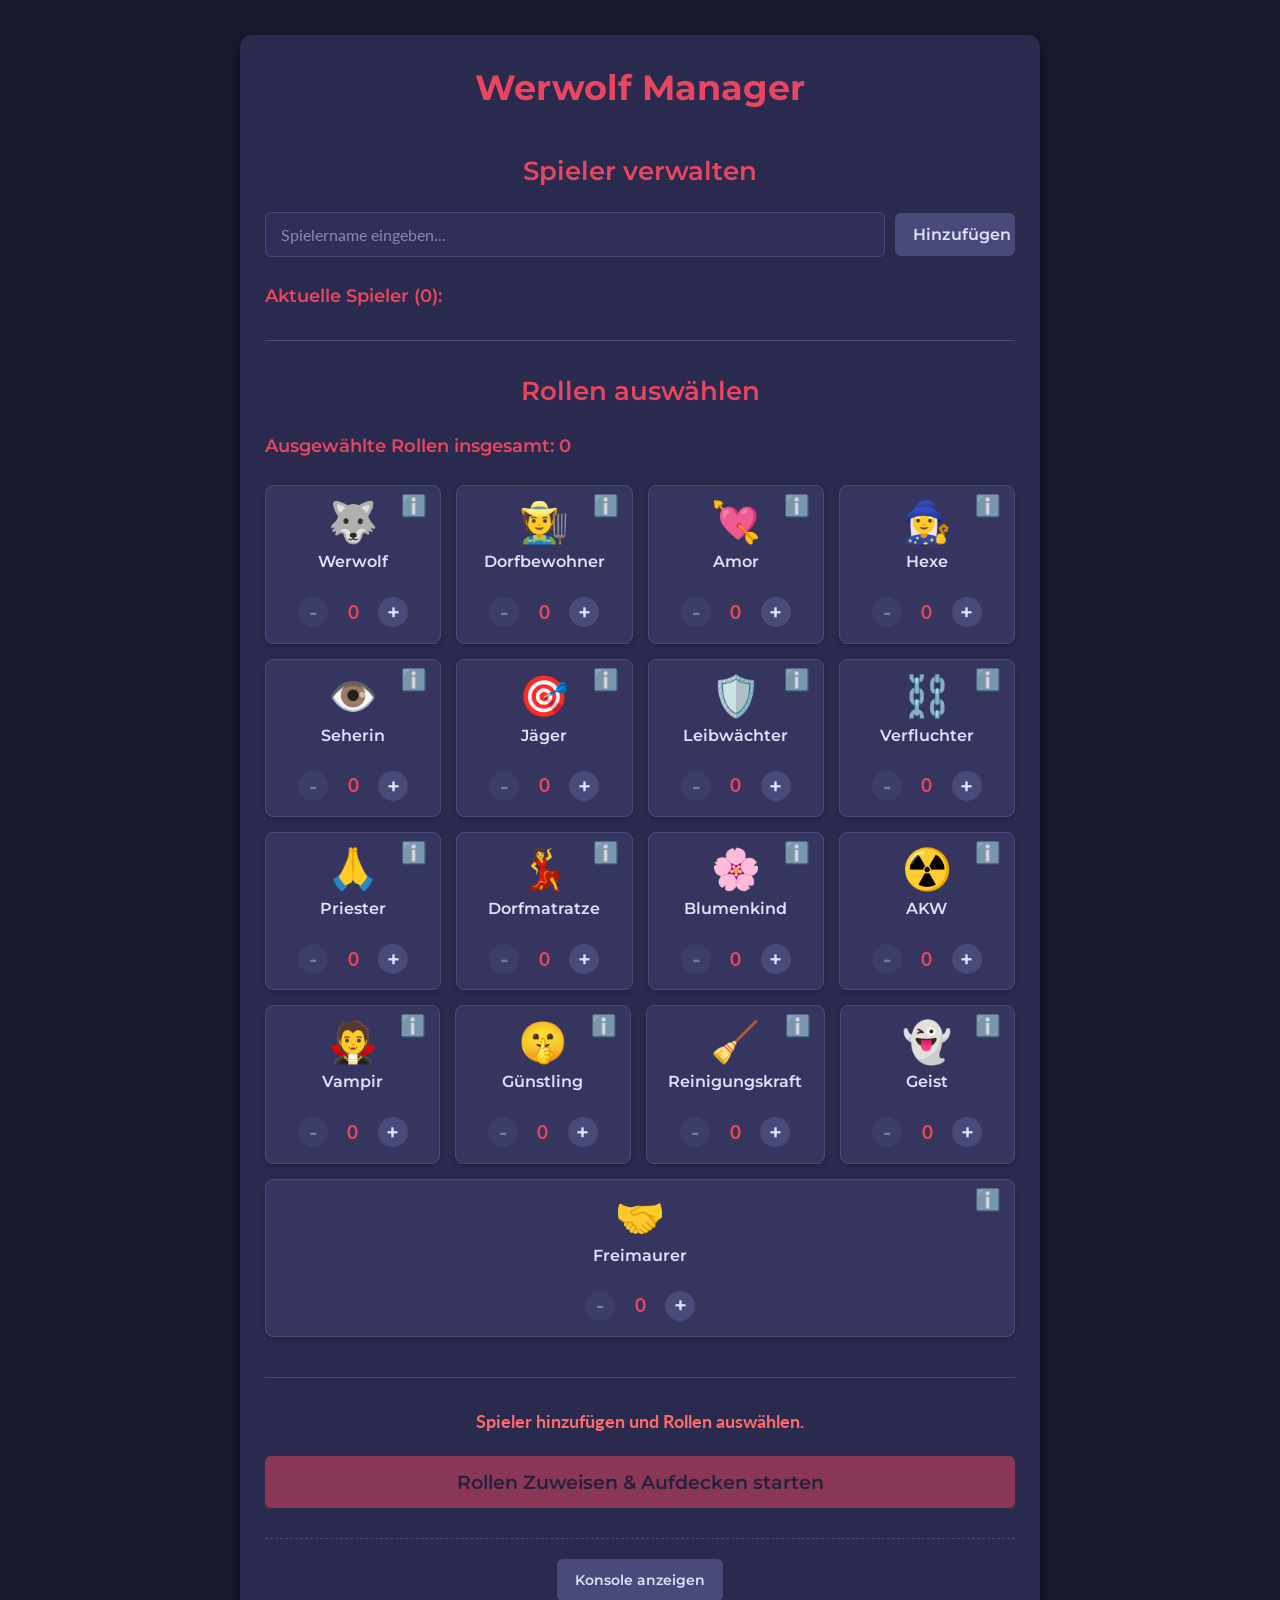
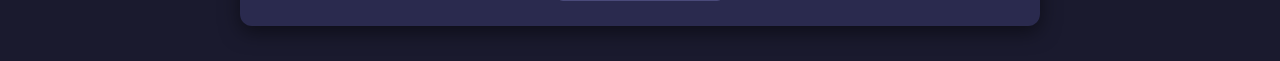
==== index.html @ 60b44582 "Add files via upload" ====
<!DOCTYPE html>
<html lang="de">
<head>
    <meta charset="UTF-8">
    <meta name="viewport" content="width=device-width, initial-scale=1.0">
    <!-- New Theme Color Meta Tag -->
    <meta name="theme-color" content="#1a1a2e">
    <title>Werwolf Manager</title>
    <!-- SVG Favicon -->
    <link rel="icon" href="data:image/svg+xml,%3Csvg xmlns='http://www.w3.org/2000/svg' viewBox='0 0 100 100'%3E%3Cstyle%3E path %7B fill: %23e94560; %7D @media (prefers-color-scheme: dark) %7B path %7B fill: %23e0e0fc; %7D %7D %3C/style%3E%3Cpath d='M50 5 C 25 5, 10 25, 10 50 S 25 95, 50 95 S 90 75, 90 50 S 75 5, 50 5 z M 50 15 A 35 35 0 0 1 85 50 A 35 35 0 0 1 50 85 A 35 35 0 0 1 15 50 A 35 35 0 0 1 50 15 z M 40 35 A 5 5 0 0 0 35 40 L 35 60 A 5 5 0 0 0 40 65 L 60 65 A 5 5 0 0 0 65 60 L 65 40 A 5 5 0 0 0 60 35 L 40 35 z M 50 42 L 58 58 L 42 58 L 50 42 z'/%3E%3C/svg%3E" type="image/svg+xml">
    <!-- Google Fonts Import -->
    <link rel="preconnect" href="https://fonts.googleapis.com">
    <link rel="preconnect" href="https://fonts.gstatic.com" crossorigin>
    <link href="https://fonts.googleapis.com/css2?family=Montserrat:wght@400;600;700&family=Lato:wght@400;700&display=swap" rel="stylesheet">
    <style>
        /* --- Basic Reset & Theme --- */
        :root {
            /* Updated Color Palette */
            --bg-color: #1a1a2e; /* Deep Midnight Blue */
            --container-bg: #2a2a4e; /* Slightly Lighter Indigo */
            --card-bg: #353560; /* Role card background */
            --text-color: #e0e0fc; /* Lavender Grey */
            --primary-color: #e94560; /* Vibrant Crimson/Rose */
            --button-bg: #4a4a7a; /* Muted Indigo */
            --button-hover-bg: #63639c; /* Brighter Muted Indigo */
            --input-bg: #2f2f5a; /* Dark Indigo */
            --border-color: #4a4a7a; /* Muted Indigo */
            --error-color: #ff6b6b; /* Keep original */
            --info-icon-color: #a259ff; /* Mystic Purple for info button */
            --disabled-opacity: 0.5; /* Adjusted for contrast */
            --dead-opacity: 0.5;
            --geist-color: #aaa;
            --selected-bg: rgba(233, 69, 96, 0.2); /* Crimson overlay */
            --info-bg: rgba(255, 255, 255, 0.05); /* Subtle white overlay */
             /* Updated Typography */
            --font-heading: 'Montserrat', sans-serif;
            --font-body: 'Lato', sans-serif;
        }

        * {
            box-sizing: border-box;
            margin: 0;
            padding: 0;
        }

        body {
            /* Updated font-family */
            font-family: var(--font-body);
            background-color: var(--bg-color);
            color: var(--text-color);
            line-height: 1.6;
            padding: 15px;
            font-size: 16px;
        }

        /* --- Layout & Containers --- */
        #appContainer {
            max-width: 800px; /* Wider container for card layout */
            margin: 20px auto;
            background-color: var(--container-bg);
            padding: 25px; /* Slightly more padding */
            border-radius: 12px; /* Smoother radius */
            box-shadow: 0 6px 20px rgba(0, 0, 0, 0.5); /* Deeper shadow */
        }

        /* Update Headings Font */
        h1, h2, h3, h4 {
            font-family: var(--font-heading);
            text-align: center;
            color: var(--primary-color);
            margin-bottom: 20px;
            font-weight: 600; /* Bolder headings */
        }
        h3 {
             margin-top: 25px;
             margin-bottom: 15px;
             padding-bottom: 8px;
             border-bottom: 1px solid var(--border-color);
             font-weight: 600;
        }
        h4 {
            margin-top: 20px;
            margin-bottom: 10px;
            font-weight: 600;
        }

        h1 {
           margin-bottom: 35px;
           font-size: 2.2em; /* Larger main title */
           font-weight: 700;
        }
        h2 {
            font-size: 1.6em;
        }


        hr {
            border: none;
            height: 1px;
            background-color: var(--border-color);
            margin: 30px 0; /* More spacing */
        }

        /* Hide sections initially */
        #revealMode, #facilitationMode {
            display: none;
        }

         /* --- Forms & Buttons --- */
        input[type="text"] {
            width: calc(100% - 130px); /* Adjust width based on button */
            padding: 12px 15px; /* Slightly larger */
            margin-right: 10px;
            border: 1px solid var(--border-color);
            border-radius: 6px; /* Smoother radius */
            background-color: var(--input-bg);
            color: var(--text-color);
            font-size: 1em;
            font-family: var(--font-body); /* Ensure body font */
        }

        input[type="text"]::placeholder {
            color: #8888b0; /* Adjusted placeholder color */
        }

        button {
            padding: 12px 18px; /* Slightly larger */
            background-color: var(--button-bg);
            color: var(--text-color);
            border: none;
            border-radius: 6px;
            cursor: pointer;
            font-size: 1em;
            font-family: var(--font-heading); /* Heading font for buttons */
            font-weight: 600;
            transition: background-color 0.2s ease, transform 0.1s ease;
            vertical-align: middle; /* Align button with input */
        }
        button:active:not(:disabled) {
             transform: scale(0.98); /* Click feedback */
        }

        button:hover:not(:disabled) {
            background-color: var(--button-hover-bg);
        }

        button:disabled {
            background-color: var(--button-bg);
            opacity: var(--disabled-opacity);
            cursor: not-allowed;
        }

        #addPlayerContainer {
            display: flex;
            margin-bottom: 25px;
            align-items: center; /* Vertically align items */
        }

        #addPlayerBtn {
             width: 120px; /* Fixed width for add button */
        }

        #assignRolesBtn {
            display: block;
            width: 100%;
            padding: 14px; /* Larger main action button */
            font-size: 1.2em;
            margin-top: 20px;
            background-color: var(--primary-color); /* Accent color for main action */
            color: var(--bg-color); /* Contrast text */
        }
        #assignRolesBtn:hover:not(:disabled) {
            background-color: #d83c54; /* Slightly darker crimson */
        }

        /* --- Lists --- */
        ul {
            list-style: none;
            padding: 0;
            margin-bottom: 15px;
        }

        /* Style for old player list during setup */
        #playerList li {
            background-color: var(--info-bg);
            padding: 12px 18px;
            margin-bottom: 10px;
            border-radius: 6px;
            display: flex;
            justify-content: space-between;
            align-items: center;
            border: 1px solid var(--border-color);
            flex-wrap: wrap;
        }
        #playerList li .player-name { /* Ensure class target */
             font-weight: 600;
        }


        /* Common Target List Styling (Night & Day) */
        .target-list li, #dayActionArea ul li {
            background-color: var(--info-bg);
            padding: 12px 18px;
            margin-bottom: 10px;
            border-radius: 6px;
            display: flex;
            justify-content: flex-start; /* Align left */
            align-items: center;
            border: 1px solid var(--border-color);
            flex-wrap: wrap;
            cursor: pointer;
            transition: background-color 0.2s ease, border-color 0.2s ease;
        }
        .target-list li:hover, #dayActionArea ul li:hover {
            background-color: rgba(255, 255, 255, 0.1);
            border-color: var(--primary-color);
        }
        .target-list li.selected-target, #dayActionArea ul li.selected-target {
             background-color: var(--selected-bg);
             border-color: var(--primary-color);
             font-weight: bold;
             color: #fff; /* Ensure text visible on selection */
        }
        /* Ensure dead players are not clickable in target lists */
        .target-list li.target-dead, #dayActionArea ul li.target-dead {
            opacity: var(--dead-opacity);
            cursor: not-allowed;
            background-color: rgba(50,50,50,0.1);
            border-color: var(--border-color);
             text-decoration: line-through;
             color: #8888b0;
        }
         .target-list li.target-dead:hover {
             background-color: rgba(50,50,50,0.1); /* Prevent hover effect */
         }


        .remove-player-btn {
            background-color: #a0522d; /* Sienna brown - keep for contrast */
            color: white;
            padding: 6px 10px;
            font-size: 0.9em;
            margin-left: 12px; /* Space from name */
             font-family: var(--font-heading);
             border-radius: 4px;
        }
        .remove-player-btn:hover {
            background-color: #8b4513; /* Saddle brown */
        }

        /* --- Role Selection (NEW CARD LAYOUT) --- */
        #roleSelectionList {
            display: flex;
            flex-wrap: wrap;
            gap: 15px; /* Space between cards */
            margin-top: 15px;
            padding: 10px 0; /* Add some vertical padding */
        }

        .role-card {
            background-color: var(--card-bg);
            border: 1px solid var(--border-color);
            border-radius: 8px;
            padding: 15px;
            display: flex;
            flex-direction: column;
            align-items: center;
            min-width: 120px; /* Minimum card width */
            flex-grow: 1; /* Allow cards to grow */
            text-align: center;
            position: relative;
            box-shadow: 0 2px 5px rgba(0,0,0,0.2);
            transition: transform 0.2s ease, box-shadow 0.2s ease;
        }
        .role-card:hover {
             transform: translateY(-3px);
             box-shadow: 0 4px 10px rgba(0,0,0,0.3);
        }

        .role-emoji {
            font-size: 2.5em; /* Larger emoji */
            margin-bottom: 8px;
            line-height: 1;
        }

        .role-name {
            font-family: var(--font-heading);
            font-weight: 600;
            font-size: 1em;
            margin-bottom: 12px;
            color: var(--text-color); /* Ensure name is visible */
        }

        .role-quantity {
            display: flex;
            align-items: center;
            margin-top: auto; /* Push quantity controls to bottom */
            padding-top: 10px;
        }

        .role-quantity button {
            width: 30px;
            height: 30px;
            padding: 0;
            font-size: 1.4em;
            line-height: 1; /* Center +/- vertically */
            margin: 0 10px;
            background-color: var(--button-bg);
            color: var(--text-color);
            border-radius: 50%; /* Circular buttons */
        }
         .role-quantity button:hover:not(:disabled) {
             background-color: var(--button-hover-bg);
         }
        .role-quantity button:disabled {
            opacity: 0.4;
        }

        .role-quantity span {
            min-width: 30px; /* Ensure space for number */
            text-align: center;
            font-weight: bold;
            font-size: 1.2em;
            color: var(--primary-color); /* Accent color for count */
        }

        .info-btn {
            position: absolute;
            top: 8px;
            right: 8px;
            background: none;
            border: none;
            color: var(--info-icon-color); /* Use new info color */
            font-size: 1.3em;
            padding: 2px 5px;
            cursor: pointer;
            line-height: 1;
            opacity: 0.8;
            transition: opacity 0.2s ease;
        }
        .info-btn:hover {
            opacity: 1;
        }


        /* --- Validation & Messages --- */
        #playerCountLabel, #totalRolesSelectedLabel {
             font-weight: 600; /* Updated font weight */
             color: var(--primary-color);
             margin-bottom: 15px;
             display: block; /* Ensure labels take full width */
             font-family: var(--font-heading);
             font-size: 1.1em;
        }

        #validationMessage {
            text-align: center;
            margin-top: 20px;
            font-weight: bold;
            min-height: 1.5em; /* Reserve space */
            font-size: 1.1em; /* Slightly larger */
        }

        .invalid {
            color: var(--error-color);
        }
        .valid {
            color: #90ee90; /* Light green - contrast OK */
        }

        /* --- Reveal Mode Specific --- */
        #revealMode {
            text-align: center;
        }
        #revealInstruction {
            font-size: 1.3em; /* Larger instruction */
            margin-bottom: 25px;
            font-family: var(--font-heading);
        }
        #roleDisplay {
            background-color: var(--info-bg);
            padding: 25px;
            border-radius: 8px;
            margin-top: 20px;
            border: 1px solid var(--border-color);
        }
        #revealedRoleName {
            color: var(--primary-color);
            margin-bottom: 15px;
            font-size: 1.5em;
        }
        #roleDisplay p {
            margin-bottom: 18px;
            text-align: left;
            font-size: 1.05em;
            line-height: 1.7;
        }
        #freimaurerInfo { /* Looks okay with new theme */
            font-style: italic;
            margin-top: 15px;
            padding: 8px;
            background-color: rgba(0,0,0,0.15);
            border-radius: 5px;
        }
        #toggleLangBtn, #hideRoleBtn {
            margin: 12px 5px 0 5px;
        }
        #revealMode button { /* General reveal buttons */
             margin-top: 20px;
        }
         #revealRoleBtn { /* Specific button */
             padding: 14px 25px;
             font-size: 1.1em;
         }
        #completionMessage {
             font-size: 1.4em;
             color: #90ee90;
             margin-bottom: 25px;
             font-family: var(--font-heading);
        }

        /* --- Facilitation Mode Specific --- */
        #facilitationMode h2 {
            margin-bottom: 20px;
        }

        /* NEW: Lover Display Info */
        #loverDisplay {
            text-align: center;
            margin-bottom: 15px;
            padding: 8px;
            background-color: rgba(233, 69, 96, 0.1); /* Subtle crimson background */
            border: 1px solid var(--primary-color);
            border-radius: 6px;
            font-weight: bold;
            font-size: 1.05em;
        }

        #phaseDisplay {
            font-size: 1.5em; /* Larger */
            font-weight: 700; /* Bolder */
            text-align: center;
            margin-bottom: 30px;
            padding: 12px;
            background-color: var(--info-bg);
            border-radius: 8px;
            font-family: var(--font-heading);
        }

        #dayResultsDisplay {
             background-color: var(--info-bg);
             padding: 15px 20px; /* More padding */
             margin-bottom: 25px;
             border-radius: 8px;
             border: 1px solid var(--border-color);
        }
         #dayResultsDisplay h4 { /* Style heading within results */
             margin-top: 0;
             margin-bottom: 10px;
             padding-bottom: 5px;
             border-bottom: 1px solid var(--border-color);
             text-align: left;
             color: var(--primary-color);
         }
         #dayResultsDisplay p {
             margin: 8px 0;
             font-size: 1.05em;
         }
         /* NEW: GM Note Styling */
         .gm-note {
            font-style: italic;
            color: #aaa; /* Lighter color for GM notes */
            font-size: 0.95em;
            margin-top: 10px;
            padding-top: 5px;
            border-top: 1px dashed rgba(74, 74, 122, 0.5);
         }


        #gmPlayerListContainer {
             margin-top: 20px; /* Add some space above list */
        }

        /* NEW: GM Player Grid Layout */
        #gmPlayerGrid {
            display: grid;
            grid-template-columns: repeat(auto-fill, minmax(130px, 1fr)); /* Responsive grid */
            gap: 15px;
            margin-top: 15px;
        }

        .gm-player-card {
            background-color: var(--card-bg);
            border: 1px solid var(--border-color);
            border-radius: 8px;
            padding: 12px;
            display: flex;
            flex-direction: column;
            align-items: center;
            text-align: center;
            box-shadow: 0 2px 5px rgba(0,0,0,0.2);
            /* MODIFIED: Added transition for status changes */
            transition: opacity 0.5s ease-in-out, filter 0.5s ease-in-out;
            position: relative; /* For potential absolute elements like mayor icon */
        }

        .gm-player-card .gm-player-emoji {
            font-size: 2em; /* Slightly smaller than role selection */
            margin-bottom: 5px;
            line-height: 1;
        }

        .gm-player-card .gm-player-name {
            font-family: var(--font-heading);
            font-weight: 600;
            font-size: 1.05em;
            margin-bottom: 3px;
            word-break: break-word; /* Prevent long names overflowing */
        }
         .gm-player-card .gm-player-name .mayor-icon {
             margin-left: 4px;
             font-size: 0.9em; /* Adjust crown size */
         }
         /* NEW/MODIFIED: Style for lover icon */
         .gm-player-card .gm-player-name .lover-icon {
             margin-left: 4px;
             /* Optional: Add specific styling like color if needed */
             /* color: var(--primary-color); */
         }


        .gm-player-card .gm-player-role {
            font-size: 0.9em;
            color: #b0b0d0; /* Subdued role color */
            margin-bottom: 8px;
             font-style: italic;
        }

        .gm-player-card .gm-player-status {
             font-weight: bold;
              font-size: 0.95em;
            margin-top: auto; /* Push status to bottom */
            padding-top: 5px;
        }

        /* Status Styling */
        .gm-player-card.status-dead,
        .gm-player-card.status-geist {
            opacity: var(--dead-opacity);
            filter: grayscale(70%); /* Make it grey */
        }

         .gm-player-card .gm-player-status.status-alive {
            color: #90ee90; /* Light Green for Alive */
         }
        .gm-player-card .gm-player-status.status-dead {
            color: #ff8080; /* Light Red for Dead */
        }
        .gm-player-card .gm-player-status.status-geist {
            color: var(--geist-color); /* Greyish for Geist */
            font-style: italic;
        }
        /* End NEW GM Player Grid Layout */


        #phaseControls {
            text-align: center;
            margin-top: 30px;
            margin-bottom: 15px; /* Less margin bottom */
        }
        #phaseControls button {
             margin: 8px;
             min-width: 160px; /* Give buttons consistent width */
             padding: 12px 20px;
        }

        #dayTimerContainer {
            text-align: center;
            margin-top: 25px;
        }
         #dayTimerContainer h3 {
             margin-bottom: 10px;
         }

        #dayTimerDisplay {
            font-size: 3em; /* Larger timer */
            font-weight: 700;
            color: var(--primary-color);
            background-color: var(--info-bg);
            padding: 10px 25px;
            border-radius: 8px;
            display: inline-block; /* Fit content */
            min-width: 140px; /* Ensure space for MM:SS */
            font-family: 'Courier New', Courier, monospace; /* Monospace for timer */
        }

        /* --- General Action Area Styling --- */
         .action-area {
             background-color: var(--info-bg);
             padding: 20px; /* More padding */
             border-radius: 8px;
             margin-top: 25px;
             border: 1px dashed var(--border-color);
             min-height: 180px;
             display: flex;
             flex-direction: column;
         }
         .action-area h4 { /* Action Area Title */
             margin-top: 0;
             margin-bottom: 15px;
             color: var(--primary-color);
             border-bottom: 1px solid var(--border-color);
             padding-bottom: 8px;
             text-align: left;
             font-size: 1.2em;
         }
         .action-area p { /* General text in action area */
            margin-bottom: 15px;
             font-size: 1.05em;
             text-align: left;
         }
         .action-area ul { /* Target list within action areas */
            max-height: 220px; /* Taller list */
            overflow-y: auto;
             border: 1px solid rgba(74, 74, 122, 0.7); /* Adjusted border */
             border-radius: 6px;
             padding: 8px;
             margin-bottom: 20px;
         }
         .action-controls {
             margin-top: auto; /* Push controls to the bottom */
             text-align: center;
             padding-top: 20px;
         }
          .action-controls button {
              margin: 0 8px;
               padding: 10px 15px;
          }


        /* --- Night Action Interface --- */
        #nightActionInterface { /* Uses .action-area styling */
             min-height: 220px;
        }
        #gmPrompt {
             margin-bottom: 20px;
             font-size: 1.15em;
             font-style: italic;
             color: #c0c0e0; /* Slightly adjusted prompt color */
        }
         #gmPrompt p { margin-bottom: 8px; }
         #gmPrompt p:first-child { font-weight: bold; } /* Make primary instruction bold */


        #hexeActionArea {
            margin-top: 15px;
            padding-top: 15px;
            border-top: 1px dashed rgba(74, 74, 122, 0.7); /* Adjusted border */
        }
        #hexeWolfTargetInfo {
            font-style: italic;
            margin-bottom: 15px;
            color: #ffcc80; /* Light orange - keep for visibility */
            font-size: 1.1em;
            font-weight: bold;
        }
        .hexe-potion-control {
            margin-bottom: 12px;
            display: flex; /* Align items */
            align-items: center;
            gap: 10px;
        }
         .hexe-potion-control > span:first-child { /* Label */
            font-weight: 600;
            min-width: 150px;
         }
        .hexe-potion-control button {
            /* margin-left: 10px; */ /* Replaced by gap */
            min-width: 70px;
            padding: 8px 12px;
            font-size: 0.95em;
        }
        .hexe-potion-control .potion-used {
            color: #aaa;
            font-style: italic;
            font-size: 0.95em;
        }

        #playerSelectionArea {
            /* Combined into .action-area */
        }
        #targetPlayerList { /* Now uses .target-list styling from above */
            /* Inherits styles from .action-area ul and .target-list */
        }

        #seerResultDisplay, #blumenkindResultDisplay { /* NEW: Combined */
            margin-top: 15px;
            font-weight: bold;
            color: #aadeaa; /* Light green for result - contrast OK */
            padding: 8px 12px;
            background-color: rgba(0,0,0,0.25); /* Darker bg */
            border-radius: 5px;
            display: inline-block; /* Keep it tight */
            font-size: 1.1em;
        }

        #nightActionControls { /* Uses .action-controls */
        }


        /* --- Day Action Interface --- */
        #dayActionArea { /* Container for Mayor, Lynch, Jaeger, AKW, Blumenkind */
            /* Uses .action-area styling */
        }
        #dayActionArea ul { /* e.g., mayorCandidateList, lynchCandidateList */
             /* Inherits styles from .action-area ul and .target-list */
        }

         /* --- Game Over Screen --- */
         #gameOverScreen {
             text-align: center;
             padding: 40px; /* More padding */
             background-color: rgba(0,0,0,0.4); /* Darker overlay */
             border-radius: 10px;
             margin-top: 30px;
             border: 1px solid var(--primary-color);
         }
         #gameOverMessage {
             font-size: 1.8em; /* Larger */
             color: var(--primary-color);
             margin-bottom: 25px;
             font-family: var(--font-heading);
             font-weight: 700;
         }
         #restartGameBtn {
             padding: 14px 30px; /* Larger button */
             font-size: 1.2em;
             background-color: var(--primary-color);
             color: var(--bg-color);
         }
          #restartGameBtn:hover {
             background-color: #d83c54;
         }

         /* --- NEW: Role Info Modal --- */
         #roleInfoModal {
            display: none; /* Hidden by default */
            position: fixed; /* Stay in place */
            z-index: 1000; /* Sit on top */
            left: 0;
            top: 0;
            width: 100%;
            height: 100%;
            overflow: auto; /* Enable scroll if needed */
            background-color: rgba(0, 0, 0, 0.7); /* Black w/ opacity */
            padding-top: 60px; /* Location of the box */
            animation: fadeIn 0.3s ease-out; /* Fade in effect */
         }

        @keyframes fadeIn {
            from { opacity: 0; }
            to { opacity: 1; }
        }

        #modalContent {
            background-color: var(--container-bg);
            margin: 5% auto; /* 5% from the top and centered */
            padding: 30px;
            border: 1px solid var(--border-color);
            width: 80%; /* Could be more or less, depending on screen size */
            max-width: 500px; /* Maximum width */
            border-radius: 10px;
            box-shadow: 0 5px 15px rgba(0,0,0,0.4);
            position: relative;
            animation: slideIn 0.3s ease-out;
        }

        @keyframes slideIn {
             from { transform: translateY(-20px); opacity: 0;}
             to { transform: translateY(0); opacity: 1;}
        }


        #modalCloseBtn {
            color: #aaa;
            position: absolute;
            top: 10px;
            right: 15px;
            font-size: 28px;
            font-weight: bold;
            background: none;
            border: none;
            padding: 0;
            line-height: 1;
        }

        #modalCloseBtn:hover,
        #modalCloseBtn:focus {
            color: var(--text-color);
            text-decoration: none;
            cursor: pointer;
        }

        #modalRoleName {
             font-family: var(--font-heading);
             color: var(--primary-color);
             font-size: 1.6em;
             margin-bottom: 15px;
             text-align: center;
             font-weight: 700;
        }

        #modalRoleDescDe, #modalRoleDescEn {
             font-family: var(--font-body);
             font-size: 1.05em;
             line-height: 1.7;
             margin-bottom: 10px;
             color: var(--text-color);
        }
        #modalRoleDescEn { display: none; } /* Hide EN initially in modal */

         #modalLangToggle { /* Button to toggle lang inside modal */
             display: block;
             margin: 15px auto 5px auto; /* Center button */
             padding: 8px 12px;
             font-size: 0.9em;
         }


        /* --- Responsiveness --- */
        @media (max-width: 768px) { /* Tablet breakpoint */
             #appContainer { max-width: 95%; padding: 20px; }
             .role-card { min-width: 100px; padding: 12px; } /* Smaller cards */
             .role-emoji { font-size: 2em; }
             h1 { font-size: 1.9em; }
             h2 { font-size: 1.5em; }
             #dayTimerDisplay { font-size: 2.5em; }
             #phaseControls button { min-width: 140px; margin: 5px;}
             .action-area ul { max-height: 180px; }
             #gmPlayerGrid { grid-template-columns: repeat(auto-fill, minmax(110px, 1fr)); gap: 10px;} /* Adjust grid for tablets */
             .gm-player-card { padding: 10px; }
             .gm-player-card .gm-player-emoji { font-size: 1.8em; }
             .gm-player-card .gm-player-name { font-size: 1em; }
             .gm-player-card .gm-player-role { font-size: 0.85em; }
             .gm-player-card .gm-player-status { font-size: 0.9em; }
        }


        @media (max-width: 480px) { /* Mobile breakpoint */
            body { padding: 10px; font-size: 15px; }
            #appContainer { padding: 15px; border-radius: 8px; }
            h1 { font-size: 1.7em; margin-bottom: 25px;}
            h2 { font-size: 1.3em; }
            h3 { font-size: 1.1em; margin-top: 20px; margin-bottom: 10px; }
            h4 { font-size: 1.0em; margin-top: 15px; margin-bottom: 8px;}

            input[type="text"] { width: calc(100% - 110px); font-size: 0.95em; padding: 10px 12px;}
            #addPlayerBtn { width: 100px; font-size: 0.95em; padding: 10px 10px; }
            button { padding: 10px 15px; font-size: 0.95em; border-radius: 5px;} /* General buttons */
            #assignRolesBtn { padding: 12px; font-size: 1.1em;}

            /* Role cards on mobile */
             #roleSelectionList { gap: 10px; }
             .role-card {
                 min-width: calc(50% - 10px); /* Approx 2 cards per row */
                 padding: 10px;
                 border-radius: 6px;
             }
             .role-emoji { font-size: 1.8em; }
             .role-name { font-size: 0.9em; margin-bottom: 8px; }
             .role-quantity button { width: 26px; height: 26px; font-size: 1.2em; margin: 0 8px;}
             .role-quantity span { font-size: 1.1em; min-width: 25px; }
             .info-btn { font-size: 1.1em; top: 5px; right: 5px; }

            /* OLD GM List items - remove or adjust if needed */
            /* #playerList li, #gmPlayerList li, ... */

            #phaseDisplay { font-size: 1.3em; }
            #dayTimerDisplay { font-size: 2.2em; min-width: 120px; }
            #phaseControls button { min-width: 120px; font-size: 0.9em; padding: 10px 15px;}

             /* NEW GM Grid on Mobile */
            #gmPlayerGrid { grid-template-columns: repeat(auto-fill, minmax(100px, 1fr)); gap: 8px;} /* Smaller cards on mobile */
             .gm-player-card { padding: 8px; }
             .gm-player-card .gm-player-emoji { font-size: 1.6em; }
             .gm-player-card .gm-player-name { font-size: 0.9em; }
             .gm-player-card .gm-player-role { font-size: 0.8em; margin-bottom: 5px;}
             .gm-player-card .gm-player-status { font-size: 0.85em; }

             #gmPrompt { font-size: 1.05em;}
             .action-area { padding: 15px; min-height: 150px;}
             .action-area ul { max-height: 150px; } /* Shorter lists on mobile */
             .action-controls button { font-size: 0.9em; padding: 8px 12px;}
             #gameOverMessage { font-size: 1.4em; }
              #restartGameBtn { padding: 12px 25px; font-size: 1.1em;}

              /* Modal on mobile */
              #modalContent { width: 90%; padding: 20px; }
              #modalRoleName { font-size: 1.4em;}
              #modalRoleDescDe, #modalRoleDescEn { font-size: 1em; }
             #loverDisplay { font-size: 0.95em; } /* Adjust lover display size */
        }

        /* --- NEW: On-Page Console Styles --- */
        #consoleToggleContainer {
            text-align: center;
            margin-top: 30px;
            padding-top: 20px;
            border-top: 1px dashed var(--border-color);
        }

        #toggleConsoleBtn {
            background-color: var(--button-bg);
            font-size: 0.9em;
        }
        #toggleConsoleBtn:hover {
            background-color: var(--button-hover-bg);
        }
        #toggleConsoleBtn.active { /* Style when console is visible */
            background-color: var(--primary-color);
            color: var(--bg-color);
        }


        #onPageConsole {
            background-color: rgba(0, 0, 0, 0.3);
            border: 1px solid var(--border-color);
            border-radius: 6px;
            margin-top: 15px;
            padding: 10px 15px;
            max-height: 200px; /* Limit height */
            overflow-y: auto; /* Add scroll */
            font-size: 0.85em;
        }

        #onPageConsole h4 {
            margin-top: 0;
            margin-bottom: 10px;
            padding-bottom: 5px;
            border-bottom: 1px solid var(--border-color);
            color: var(--primary-color);
            text-align: left;
            font-size: 1.1em; /* Adjusted from parent */
        }

        #consoleOutput {
            white-space: pre-wrap; /* Wrap long lines */
            word-wrap: break-word; /* Break words if necessary */
            margin: 0;
            font-family: 'Courier New', Courier, monospace;
            line-height: 1.4;
        }

        #consoleOutput .log-warn {
            color: #ffcc80; /* Light orange */
        }

        #consoleOutput .log-error {
            color: var(--error-color); /* Use theme error color */
            font-weight: bold;
        }
        /* --- End On-Page Console Styles --- */

        /* --- Responsiveness (Add console hiding) --- */
        @media (max-width: 768px) { /* Tablet breakpoint */
             /* ... existing styles ... */
             #onPageConsole { max-height: 150px; font-size: 0.8em; }
        }


        @media (max-width: 480px) { /* Mobile breakpoint */
            /* ... existing styles ... */
             #onPageConsole { max-height: 120px; font-size: 0.75em; padding: 8px 10px;}
             #loverDisplay { font-size: 0.95em; } /* Adjust lover display size */
        }

        .gm-player-card.is-lover {
            border: 2px solid var(--primary-color); /* Crimson border */
            box-shadow: 0 0 10px rgba(233, 69, 96, 0.5); /* Optional: Add a glow */
        }

        .gm-player-card .gm-player-name {
            font-family: var(--font-heading);
            font-weight: 600;
            font-size: 1.05em;
            margin-bottom: 3px;
            word-break: break-word; /* Prevent long names overflowing */
            display: flex; /* Use flexbox to align items */
            align-items: center; /* Vertically center items */
            justify-content: center; /* Horizontally center items */
            gap: 4px; /* Add space between elements */
        }
         .gm-player-card .gm-player-name .mayor-icon {
            /* margin-left: 4px; */ /* Replaced by gap */
            font-size: 0.9em; /* Adjust crown size */
            order: 1; /* Ensure icons come after name if needed */
         }
         /* NEW/MODIFIED: Style for lover icon */
         .gm-player-card .gm-player-name .lover-icon {
             /* margin-left: 4px; */ /* Replaced by gap */
             /* Optional: Add specific styling like color if needed */
             /* color: var(--primary-color); */
              order: 2; /* Ensure icons come after name */
         }

    </style>
</head>
<body>

    <div id="appContainer">
        <h1>Werwolf Manager</h1>

        <div id="setupMode">
            <div id="playerSetup">
                <h2>Spieler verwalten</h2>
                <div id="addPlayerContainer">
                    <input type="text" id="playerNameInput" placeholder="Spielername eingeben...">
                    <button id="addPlayerBtn">Hinzufügen</button>
                </div>
                 <p id="playerCountLabel">Aktuelle Spieler (<span id="playerCount">0</span>):</p>
                <ul id="playerList"></ul>
            </div>
            <hr>
            <div id="roleSetup">
                <h2>Rollen auswählen</h2>
                 <p id="totalRolesSelectedLabel">Ausgewählte Rollen insgesamt: <span id="totalRolesSelected">0</span></p>
                 <!-- Role cards will be rendered here -->
                <div id="roleSelectionList"></div>
            </div>
            <hr>
            <div id="validationSection">
                <p id="validationMessage"></p>
                <button id="assignRolesBtn" disabled>Rollen Zuweisen & Aufdecken starten</button>
            </div>
        </div>

        <!-- Reveal Mode (largely unchanged structure, benefits from new theme) -->
        <div id="revealMode">
            <p id="revealInstruction"></p>
            <button id="revealRoleBtn">Meine Rolle aufdecken</button>
            <div id="roleDisplay" style="display: none;">
                <h3 id="revealedRoleName"></h3>
                <p id="revealedRoleDescDe"></p>
                <button id="toggleLangBtn">Auf Englisch anzeigen</button>
                <p id="revealedRoleDescEn" style="display: none;"></p>
                <button id="hideRoleBtn">Rolle verstanden & verbergen</button>
            </div>
             <div id="completionScreen" style="display: none;">
                 <p id="completionMessage">Setup abgeschlossen!</p>
                 <button id="switchToFacilitationBtn">Zur Spielleitung wechseln</button>
            </div>
        </div>

         <!-- Facilitation Mode (largely unchanged structure, benefits from new theme) -->
        <div id="facilitationMode">
             <!-- ... existing facilitation mode content ... -->
              <h2>Spielleitungs-Modus</h2>

             <div id="phaseDisplay">Spiel noch nicht gestartet</div>

             <div id="dayResultsDisplay" style="display: none;">
                 <!-- Populated by JS -->
             </div>

             <!-- NEW: Lover Display -->
             <div id="loverDisplay" style="display: none;"></div>

             <div id="gmPlayerListContainer">
                  <h3>Spielerübersicht</h3> <!-- Simplified Title -->
                  <!-- REPLACED UL with DIV -->
                  <div id="gmPlayerGrid">
                      <!-- Populated by JS -->
                  </div>
             </div>

             <div id="dayTimerContainer" style="display: none;">
                 <h3>Tag Phase Timer</h3>
                 <div id="dayTimerDisplay">00:00</div>
             </div>

             <!-- Consolidated Day Action Area -->
             <div id="dayActionArea" class="action-area" style="display: none;">
                 <h4 id="dayActionTitle">Tagesaktion</h4>
                 <p id="dayActionPrompt"></p>

                 <!-- Content will be dynamically populated based on gamePhaseState -->
                 <ul id="dayActionTargetList" class="target-list"></ul>

                 <!-- Specific controls shown/hidden by JS -->
                 <div class="action-controls" id="dayActionControls">
                     <button id="dayActionConfirmBtn" disabled>Bestätigen</button>
                     <button id="dayActionSkipBtn" style="display: none;">Überspringen / Abbrechen</button>
                 </div>

                  <!-- For Reinigungskraft -->
                  <div id="reinigungskraftChoiceArea" style="display: none;">
                      <p>Reinigungskraft: Rolle des Gelynchten verbergen?</p>
                      <button data-choice="yes">Ja</button>
                      <button data-choice="no">Nein</button>
                  </div>

                  <!-- For Blumenkind -->
                  <div id="blumenkindSaveArea" style="display: none;">
                       <p>Blumenkind: Spieler vor Lynchung retten?</p>
                       <button data-choice="yes">Ja</button>
                       <button data-choice="no">Nein</button>
                  </div>
             </div>


             <div id="nightActionInterface" class="action-area" style="display: none;">
                  <div id="gmPrompt"></div>

                  <div id="hexeActionArea" style="display: none;">
                      <p id="hexeWolfTargetInfo"></p>
                      <div class="hexe-potion-control" id="hexeHealControl">
                          <span>Heiltrank verfügbar:</span>
                          <button data-potion="heal" data-action="yes">Ja</button>
                          <button data-potion="heal" data-action="no">Nein</button>
                          <span class="potion-used" style="display: none;">Heiltrank eingesetzt.</span>
                      </div>
                      <div class="hexe-potion-control" id="hexePoisonControl">
                           <span>Gifttrank verfügbar:</span>
                           <button data-potion="poison" data-action="yes">Ja</button>
                           <button data-potion="poison" data-action="no">Nein</button>
                          <span class="potion-used" style="display: none;">Gifttrank eingesetzt.</span>
                      </div>
                  </div>

                  <div id="playerSelectionArea" style="display: none;"> <!-- Still used within night interface -->
                      <h4 id="selectionTitle"></h4>
                      <ul id="targetPlayerList" class="target-list">
                          </ul>
                      <p id="seerResultDisplay" style="display: none;"></p>
                      <p id="blumenkindResultDisplay" style="display: none;"></p> <!-- For first night -->
                  </div>
                  <div class="action-controls" id="nightActionControls">
                      <button id="nightActionNextBtn">Weiter</button>
                      <button id="nightActionConfirmBtn" style="display: none;">Bestätigen</button>
                      <button id="nightActionSkipBtn" style="display: none;">Überspringen / Fertig</button>
                  </div>
              </div>

              <!-- Game Over Screen -->
              <div id="gameOverScreen" style="display: none;">
                  <h3 id="gameOverMessage"></h3>
                  <button id="restartGameBtn">Neues Spiel starten</button>
              </div>

              <div id="phaseControls">
                  <button id="startNightBtn">Nacht 1 starten</button>
                  <button id="startDayBtn" style="display: none;">Tag starten</button>
                  <button id="startVoteBtn" style="display: none;">Abstimmung starten</button>
                  <button id="startNextNightBtn" style="display: none;">Nächste Nacht starten</button>
              </div>
        </div>

        <!-- NEW: Role Info Modal Structure -->
        <div id="roleInfoModal">
            <div id="modalContent">
                <button id="modalCloseBtn">&times;</button>
                <h3 id="modalRoleName"></h3>
                <p id="modalRoleDescDe"></p>
                <p id="modalRoleDescEn"></p>
                <button id="modalLangToggle">Show in English</button>
            </div>
        </div>

        <!-- NEW: On-Page Console -->
        <div id="consoleToggleContainer">
            <button id="toggleConsoleBtn">Konsole anzeigen</button>
        </div>
        <div id="onPageConsole" style="display: none;">
            <h4>Konsole</h4>
            <pre id="consoleOutput"></pre>
        </div>

    </div> <!-- End of appContainer -->

    <script>
        // --- State Variables ---
        // ... (existing state variables) ...
        let players = []; // Setup phase: ['name1', 'name2']
        let initialPlayerOrder = []; // Preserves original entry order
        let roles = {}; // Setup phase: { roleId: count }
        let assignedRoles = []; // Reveal phase: [{ player: 'name', roleData: {...} }]
        let currentPlayerIndex = 0; // Reveal phase index
        let isConsoleVisible = false; // NEW: State for on-page console
        const MAX_CONSOLE_LINES = 200; // NEW: Limit console lines

        let gameState = {
             players: [], // Main game state: [{ name: '...', roleData: {...}, status: 'Lebend'/'Tot'/'Geist', isBuergermeister: false, isProtected: false, isBitten: false, visitedPlayer: null, originalRoleData: null (for Geist) }]
             currentPhase: null, // 'Nacht', 'Tag', 'SETUP', 'REVEAL', 'GAME_OVER'
             gamePhaseState: null, // Detailed state: 'SETUP', 'REVEAL', 'NIGHT_ACTION', 'NIGHT_RESULTS', 'DAY_DISCUSSION', 'DAY_MAYOR_VOTE', 'DAY_BLUMENKIND_SAVE', 'DAY_LYNCH_VOTE', 'DAY_LYNCH_CONFIRM', 'DAY_REINIGUNGSKRAFT', 'JAEGER_SHOT', 'AKW_SELECTION', 'GAME_OVER'
             phaseNumber: 0,
             dayTimerInterval: null,
             dayTimerSeconds: 0,
             nightActionSequence: [], // Dynamically built
             currentNightActionStep: -1,
             nightSelections: { // Reset each night
                 werwolfTarget: null,
                 seherinCheck: null,
                 protectedThisNight: null, // Leibwächter/Priester target
                 healPotionUsedOn: null, // Hexe heal target
                 poisonPotionTarget: null, // Hexe poison target
                 amorPair: [], // Set only Night 1
                 dorfmatratzeVisit: null,
                 vampirTarget: null,
             },
             nightResults: { // Calculated at start of Day
                 killedPlayerName: null, killedPlayerRole: null, // Werwolf kill
                 poisonedPlayerName: null, poisonedPlayerRole: null, // Hexe kill
                 bittenPlayerName: null, bittenPlayerRole: null, // Vampir bite (doesn't die immediately)
                 holyWaterKillName: null, holyWaterKillRole: null, // Priester alternative (not used in protective)
                 dorfmatratzeDeath: [], // [matratzeName, visitedName] if both die
                 savedByBodyguard: null,
                 savedByPriest: null, // Add if Priest protects
                 savedByHexe: null,
                 savedByMatratze: null, // Matratze survives if attacked at home
                 turnedVerfluchter: null, // Name of player turned
             },
             dailyDeaths: [], // Stores deaths occurring during the day { name: '...', role: '...', cause: '...' } - Reset each day
             buergermeister: null, // Name of the Mayor
             hexeHasHealPotion: true,
             hexeHasPoisonPotion: true,
             bodyguardLastProtected: null,
             loverPair: [], // [name1, name2] - Set by Amor Night 1
             pendingHunterShot: false,
             hunterVictim: null,
             hunterTarget: null, // Who the hunter shot
             pendingAkwSelection: false,
             akwVictim: null,
             akwSelectedNeighbors: [], // Neighbors killed by AKW
             lynchTarget: null,
             lynchVictimRole: null,
             diedWithLover: null, // Name of lover who died from heartbreak
             diedFromHunter: null, // Name of player shot by hunter
             diedFromAKW: [], // List of player names killed by AKW this phase
             diedFromVampireBite: null, // Name of player dying from previous night's bite
             diedFromDorfmatratze: [], // Names of matratze/visited killed this phase
             blumenkindUsedSave: false, // Has Blumenkind used their save?
             blumenkindSavedPlayer: null, // Player saved by Blumenkind this day
             reinigungskraftUsedClean: false, // Has Reinigungskraft used their ability?
             hideLynchRole: false, // Set by Reinigungskraft
             // Guenstling Faction? Store here if needed
             gameOver: false,
             winner: null, // 'Dorf', 'Werwolf', 'Liebende', 'Vampir', 'Niemand'
             // No explicit need for akwPendingBiteDeath array, isBitten flag is sufficient
        };

        // Role Definitions - Faction property is crucial
        const availableRoles = [
             // Added emoji property
             { id: 'werwolf', name: 'Werwolf', emoji: '🐺', faction: 'Werwolf', descDE: 'Du erwachst in der Nacht mit den anderen Werwölfen und ihr wählt gemeinsam ein Opfer.', descEN: 'You wake up at night with the other werewolves and together you choose a victim.' },
             { id: 'dorfbewohner', name: 'Dorfbewohner', emoji: '🧑‍🌾', faction: 'Dorf', descDE: 'Du hast keine besonderen Fähigkeiten. Finde die Werwölfe und überlebe!', descEN: 'You have no special abilities. Find the werewolves and survive!' },
             { id: 'amor', name: 'Amor', emoji: '💘', faction: 'Dorf', // Win condition can change
                 descDE: 'Nur in der ersten Nacht: Du wählst zwei Spieler (oder dich selbst und einen anderen), die sich unsterblich verlieben. Stirbt einer, stirbt der andere sofort aus Kummer. Die Liebenden gewinnen nur, wenn sie als einzige überleben.',
                 descEN: 'First night only: You choose two players (or yourself and another) who fall madly in love. If one dies, the other dies immediately of heartbreak. The lovers only win if they are the last two survivors.' },
             { id: 'hexe', name: 'Hexe', emoji: '🧙‍♀️', faction: 'Dorf',
                 descDE: 'Du erwachst einmal pro Nacht nach den Werwölfen. Du siehst, wen sie gewählt haben. Du kannst einmal im Spiel einen Heiltrank (Opfer retten) und einmal einen Gifttrank (beliebigen Spieler töten) einsetzen.',
                 descEN: 'You wake up once per night after the werewolves. You see who they targeted. You can use a healing potion once (save victim) and a poison potion once (kill any player) during the game.' },
             { id: 'seherin', name: 'Seherin', emoji: '👁️', faction: 'Dorf',
                 descDE: 'Du erwachst jede Nacht und darfst auf die Rolle eines Mitspielers schauen (Werwolf Ja/Nein).',
                 descEN: 'You wake up each night and get to look at the role of one player (Werewolf Yes/No).' },
             { id: 'jaeger', name: 'Jäger', emoji: '🎯', faction: 'Dorf',
                 descDE: 'Wenn du stirbst (egal wie), darfst du einen letzten Schuss abgeben und einen Spieler deiner Wahl mit in den Tod reißen.',
                 descEN: 'If you die (no matter how), you get to fire one last shot, taking a player of your choice with you into death.' },
             { id: 'leibwaechter', name: 'Leibwächter', emoji: '🛡️', faction: 'Dorf',
                 descDE: 'Du erwachst jede Nacht und wählst einen Spieler, den du beschützen möchtest (nicht dich selbst). Der Spieler überlebt den Werwolf-Angriff (oder Vampirbiss). Du kannst nicht zweimal hintereinander dieselbe Person schützen.',
                 descEN: 'You wake up each night and choose a player you want to protect (not yourself). That player survives the werewolf attack (or vampire bite). You cannot protect the same person twice in a row.' },
             { id: 'verfluchter', name: 'Verfluchter', emoji: '⛓️', faction: 'Dorf', // Faction changes
                 descDE: 'Du startest als Dorfbewohner. Wirst du von den Werwölfen angegriffen, stirbst du nicht, sondern wirst selbst zum Werwolf (ab der nächsten Nacht). Die Seherin sieht dich bis dahin als Dorfbewohner. Stirbst du anders, stirbst du als Dorfbewohner.',
                 descEN: 'You start as a villager. If targeted by werewolves, you don\'t die but become a werewolf instead (starting next night). The Seer sees you as a villager until then. If you die any other way, you die as a villager.' },
             { id: 'priester', name: 'Priester', emoji: '🙏', faction: 'Dorf', // Protective Version
                 descDE: 'Du erwachst jede Nacht und wählst einen Spieler. Dieser Spieler ist vor dem ersten Angriff durch Werwölfe oder Vampire in dieser Nacht geschützt.',
                 descEN: 'You wake up each night and choose one player. This player is protected from the first attack by Werewolves or Vampires this night.' },
             { id: 'dorfmatratze', name: 'Dorfmatratze', emoji: '💃', faction: 'Dorf',
                 descDE: 'Du erwachst jede Nacht und wählst einen Spieler, den du besuchst. Wirst du zu Hause angegriffen, überlebst du. Wird dein besuchter Spieler angegriffen, sterbt ihr beide.',
                 descEN: 'You wake up each night and choose a player to visit. If you are attacked at home, you survive. If the player you visit is attacked, you both die.' },
             { id: 'blumenkind', name: 'Blumenkind', emoji: '🌸', faction: 'Dorf', // NEW DEFINITION
                 descDE: 'Du bist ein Dorfbewohner, der einmal im Spiel einen Spieler direkt vor der Lynch-Abstimmung retten kann.',
                 descEN: 'You are a villager who can save one player from the lynching vote once per game.' },
             { id: 'akw', name: 'AKW', emoji: '☢️', faction: 'Dorf',
                 descDE: 'Du bist ein Dorfbewohner. Wenn du stirbst (egal wie), wählt der Spielleiter sofort bis zu zwei lebende Spieler aus, die ebenfalls sterben (GM entscheidet). Stirbst du durch Vampirbiss, tritt dieser Effekt erst am Ende des nächsten Tages ein.',
                 descEN: 'You are a villager. If you die (no matter how), the Game Master immediately selects up to two living players who also die (GM decides). If you die from a vampire bite, this effect occurs at the end of the next day.' },
             { id: 'vampir', name: 'Vampir', emoji: '🧛', faction: 'Vampir',
                 descDE: 'Eigene Fraktion, Ziel: alle anderen eliminieren. Erwacht jede Nacht, beißt ein Opfer. Opfer stirbt am Ende des nächsten Tages (nach der Lynchung). Immun gegen Werwolf-Angriffe.',
                 descEN: 'Separate faction, goal: eliminate all others. Wake up each night, bite a victim. Victim dies at the end of the next day (after the lynching). Immune to Werewolf attacks.' },
             { id: 'guenstling', name: 'Günstling', emoji: '🤫', faction: 'Dorf', // Faction can be reassigned
                 descDE: 'Du bist ein Dorfbewohner, hilfst aber heimlich einer bösen Fraktion (Werwölfe oder Vampire, vom GM festgelegt). Du gewinnst mit dieser Fraktion. Die Seherin sieht dich nicht als Werwolf.',
                 descEN: 'You are a villager, but secretly help an evil faction (Werewolves or Vampires, decided by GM). You win with that faction. The Seer does not see you as a Werewolf.' },
             { id: 'reinigungskraft', name: 'Reinigungskraft', emoji: '🧹', faction: 'Dorf',
                 descDE: 'Einmal pro Spiel, nach einer Lynchung: Du kannst erwachen und entscheiden, ob die Rolle des Gelynchten öffentlich bekannt gegeben wird oder nicht.',
                 descEN: 'Once per game, after a lynching: You can wake up and decide whether the role of the lynched player is revealed publicly or not.' },
             { id: 'geist', name: 'Geist', emoji: '👻', faction: 'Neutral', // Usually considered neutral once dead
                 descDE: 'Wenn du stirbst, wirst du zum Geist. Du kannst nicht mehr sprechen oder abstimmen. Der Spielleiter sieht deine ursprüngliche Rolle.',
                 descEN: 'When you die, you become a Ghost. You can no longer speak or vote. The Game Master sees your original role.' },
             { id: 'freimaurer', name: 'Freimaurer', emoji: '🤝', faction: 'Dorf',
                 descDE: 'Du bist ein Dorfbewohner. In der ersten Nacht erfährst du, wer der/die andere(n) Freimaurer ist/sind. Ihr habt keine weiteren Fähigkeiten.',
                 descEN: 'You are a villager. On the first night, you learn who the other Freemason(s) is/are. You have no other abilities.' }
        ];


        // --- DOM Elements (Setup & Reveal) ---
        const playerNameInput = document.getElementById('playerNameInput');
        const addPlayerBtn = document.getElementById('addPlayerBtn');
        const playerListUl = document.getElementById('playerList');
        const playerCountSpan = document.getElementById('playerCount');
        // Updated: Target the DIV container for role cards
        const roleSelectionListDiv = document.getElementById('roleSelectionList');
        const totalRolesSelectedSpan = document.getElementById('totalRolesSelected');
        const validationMessageP = document.getElementById('validationMessage');
        const assignRolesBtn = document.getElementById('assignRolesBtn');
        const setupModeDiv = document.getElementById('setupMode');
        const revealModeDiv = document.getElementById('revealMode');
        const revealInstructionP = document.getElementById('revealInstruction');
        const revealRoleBtn = document.getElementById('revealRoleBtn');
        const roleDisplayDiv = document.getElementById('roleDisplay');
        const revealedRoleNameH3 = document.getElementById('revealedRoleName');
        const revealedRoleDescDeP = document.getElementById('revealedRoleDescDe');
        const toggleLangBtn = document.getElementById('toggleLangBtn');
        const revealedRoleDescEnP = document.getElementById('revealedRoleDescEn');
        const hideRoleBtn = document.getElementById('hideRoleBtn');
        const completionScreenDiv = document.getElementById('completionScreen');
        const switchToFacilitationBtn = document.getElementById('switchToFacilitationBtn');

         // --- DOM Elements (Facilitation) ---
        const facilitationModeDiv = document.getElementById('facilitationMode');
        const phaseDisplayDiv = document.getElementById('phaseDisplay');
        const dayResultsDisplayDiv = document.getElementById('dayResultsDisplay');
        const gmPlayerListContainer = document.getElementById('gmPlayerListContainer');
        const gmPlayerGridDiv = document.getElementById('gmPlayerGrid'); // UPDATED: Target the grid div
        const dayTimerContainerDiv = document.getElementById('dayTimerContainer');
        const dayTimerDisplayDiv = document.getElementById('dayTimerDisplay');
        const phaseControlsDiv = document.getElementById('phaseControls');
        const startNightBtn = document.getElementById('startNightBtn');
        const startDayBtn = document.getElementById('startDayBtn');
        const startNextNightBtn = document.getElementById('startNextNightBtn');
        const startVoteBtn = document.getElementById('startVoteBtn');
        const dayActionAreaDiv = document.getElementById('dayActionArea'); // Consolidated Day Action Area
        const dayActionTitleH4 = document.getElementById('dayActionTitle');
        const dayActionPromptP = document.getElementById('dayActionPrompt');
        const dayActionTargetListUl = document.getElementById('dayActionTargetList');
        const dayActionControlsDiv = document.getElementById('dayActionControls');
        const dayActionConfirmBtn = document.getElementById('dayActionConfirmBtn');
        const dayActionSkipBtn = document.getElementById('dayActionSkipBtn');
        const reinigungskraftChoiceAreaDiv = document.getElementById('reinigungskraftChoiceArea');
        const blumenkindSaveAreaDiv = document.getElementById('blumenkindSaveArea');
        const gameOverScreenDiv = document.getElementById('gameOverScreen');
        const gameOverMessageH3 = document.getElementById('gameOverMessage');
        const restartGameBtn = document.getElementById('restartGameBtn');
        const loverDisplayDiv = document.getElementById('loverDisplay'); // NEW: Lover display div


         // --- DOM Elements (Night Action Interface) ---
        const nightActionInterfaceDiv = document.getElementById('nightActionInterface');
        const gmPromptDiv = document.getElementById('gmPrompt');
        const playerSelectionAreaDiv = document.getElementById('playerSelectionArea');
        const selectionTitleH4 = document.getElementById('selectionTitle');
        const targetPlayerListUl = document.getElementById('targetPlayerList');
        const seerResultDisplayP = document.getElementById('seerResultDisplay');
        const blumenkindResultDisplayP = document.getElementById('blumenkindResultDisplay'); // For 1st night Blumenkind (if using that version)
        const nightActionControlsDiv = document.getElementById('nightActionControls');
        const nightActionNextBtn = document.getElementById('nightActionNextBtn');
        const nightActionConfirmBtn = document.getElementById('nightActionConfirmBtn');
        const nightActionSkipBtn = document.getElementById('nightActionSkipBtn');
        const hexeActionAreaDiv = document.getElementById('hexeActionArea');
        const hexeWolfTargetInfoP = document.getElementById('hexeWolfTargetInfo');
        const hexeHealControlDiv = document.getElementById('hexeHealControl');
        const hexePoisonControlDiv = document.getElementById('hexePoisonControl');

        // --- DOM Elements (Role Info Modal) ---
        const roleInfoModal = document.getElementById('roleInfoModal');
        const modalContent = document.getElementById('modalContent');
        const modalCloseBtn = document.getElementById('modalCloseBtn');
        const modalRoleName = document.getElementById('modalRoleName');
        const modalRoleDescDe = document.getElementById('modalRoleDescDe');
        const modalRoleDescEn = document.getElementById('modalRoleDescEn');
        const modalLangToggle = document.getElementById('modalLangToggle');

        // --- NEW: DOM Elements (On-Page Console) ---
        const toggleConsoleBtn = document.getElementById('toggleConsoleBtn');
        const onPageConsoleDiv = document.getElementById('onPageConsole');
        const consoleOutputPre = document.getElementById('consoleOutput');


        // --- Utility Functions ---
        // ... (existing utility functions: escapeHTML, shuffleArray, getPlayerData, etc.) ...
        function escapeHTML(str) {
            if (typeof str !== 'string') return '';
            const div = document.createElement('div');
            div.appendChild(document.createTextNode(str));
            return div.innerHTML;
         }

         function shuffleArray(array) {
             let currentIndex = array.length, randomIndex;
             while (currentIndex !== 0) {
                 randomIndex = Math.floor(Math.random() * currentIndex);
                 currentIndex--;
                 [array[currentIndex], array[randomIndex]] = [array[randomIndex], array[currentIndex]];
             }
             return array;
         }

         function getPlayerData(playerName) {
            return gameState.players.find(p => p.name === playerName);
         }

        function getLivingPlayers() {
            return gameState.players.filter(p => p.status === 'Lebend');
        }

        function getLivingPlayersWithoutRole(roleId) {
            return getLivingPlayers().filter(p => p.roleData.id !== roleId);
        }

        function isRoleActive(roleId) {
            return gameState.players.some(p => p.roleData.id === roleId && p.status === 'Lebend');
        }

        // Helper to check if the results div has meaningful content beyond just the header
        function hasResultsContent(div) {
            if (!div) return false;
            const headerText = '<h4>Ergebnisse der Nacht</h4>';
            // Check if innerHTML is different from the basic header or empty
            return div.innerHTML.trim() !== '' && div.innerHTML.trim() !== headerText;
        }

        function switchView(viewToShow) {
            console.log("Switching view to:", viewToShow);
            setupModeDiv.style.display = 'none';
            revealModeDiv.style.display = 'none';
            facilitationModeDiv.style.display = 'none';
            roleInfoModal.style.display = 'none'; // Ensure modal is hidden on view switch

            if (viewToShow === 'setup') {
                 setupModeDiv.style.display = 'block';
                 // Reset setup state if returning
                 players = [];
                 initialPlayerOrder = [];
                 roles = {};
                 assignedRoles = [];
                 renderPlayerList();
                 renderRoleSelection(); // Render new cards
                 updateValidation();
            } else if (viewToShow === 'reveal') {
                 revealModeDiv.style.display = 'block';
                 completionScreenDiv.style.display = 'none';
                 revealInstructionP.style.display = 'block';
                 revealRoleBtn.style.display = 'inline-block';
                 roleDisplayDiv.style.display = 'none';
            } else if (viewToShow === 'facilitation') {
                facilitationModeDiv.style.display = 'block';
                // Ensure game over screen is hidden on switch
                gameOverScreenDiv.style.display = 'none';
            } else if (viewToShow === 'completion') { // End of reveal phase
                 revealModeDiv.style.display = 'block';
                 revealInstructionP.style.display = 'none';
                 revealRoleBtn.style.display = 'none';
                 roleDisplayDiv.style.display = 'none';
                 completionScreenDiv.style.display = 'block';
            }
        }

        // --- Setup & Reveal Mode Functions ---
        function renderPlayerList() {
             playerListUl.innerHTML = '';
            players.forEach((player, index) => {
                const li = document.createElement('li');
                li.innerHTML = `
                    <span class="player-name">${escapeHTML(player)}</span>
                    <button class="remove-player-btn" data-index="${index}">Entfernen</button>
                `;
                playerListUl.appendChild(li);
            });
            playerCountSpan.textContent = players.length;
            updateValidation();
        }

        function addPlayer() {
            const playerName = playerNameInput.value.trim();
            if (playerName && !players.includes(playerName)) {
                players.push(playerName);
                initialPlayerOrder.push(playerName); // Store initial order
                playerNameInput.value = '';
                renderPlayerList();
            } else if (players.includes(playerName)) {
                 // Consider a less intrusive notification (e.g., message below input)
                 alert(`Spieler "${escapeHTML(playerName)}" ist bereits in der Liste.`);
            }
            playerNameInput.focus();
        }

        function removePlayer(index) {
            if (index >= 0 && index < players.length) {
                const removedPlayerName = players[index];
                players.splice(index, 1);
                // Also remove from initial order tracking
                const initialIndex = initialPlayerOrder.indexOf(removedPlayerName);
                if (initialIndex > -1) {
                    initialPlayerOrder.splice(initialIndex, 1);
                }
                renderPlayerList();
            }
        }

        // --- UPDATED Role Selection Rendering ---
        function renderRoleSelection() {
            roleSelectionListDiv.innerHTML = ''; // Target the DIV now
            let totalRoles = 0;
            availableRoles.forEach(role => {
                if (!role || !role.id || !role.name) {
                     console.error("Skipping invalid role definition:", role);
                     return; // Skip this iteration
                 }
                const currentCount = roles[role.id] || 0;
                totalRoles += currentCount;
                const card = document.createElement('div');
                card.className = 'role-card';
                card.innerHTML = `
                    <button class="info-btn" data-role-id="${role.id}" title="Info zu ${escapeHTML(role.name)}">ℹ️</button>
                    <span class="role-emoji">${role.emoji || '❓'}</span>
                    <h5 class="role-name">${escapeHTML(role.name)}</h5>
                    <div class="role-quantity">
                        <button data-role-id="${role.id}" data-change="-1" ${currentCount <= 0 ? 'disabled' : ''}>-</button>
                        <span>${currentCount}</span>
                        <button data-role-id="${role.id}" data-change="1">+</button>
                    </div>
                `;
                roleSelectionListDiv.appendChild(card); // Append card to the DIV
            });
            totalRolesSelectedSpan.textContent = totalRoles;
            updateValidation();
        }


        function handleRoleCountChange(roleId, change) {
             const currentCount = roles[roleId] || 0;
             const newCount = currentCount + change;
             if (newCount >= 0) roles[roleId] = newCount;
             renderRoleSelection(); // Re-render cards
        }

        function getTotalSelectedRoles() {
             return Object.values(roles).reduce((sum, count) => sum + count, 0);
        }

        function updateValidation() {
            const playerCount = players.length;
            const roleCount = getTotalSelectedRoles();
            assignRolesBtn.disabled = true;
            validationMessageP.className = 'invalid';
             if (playerCount === 0 && roleCount === 0) validationMessageP.textContent = 'Spieler hinzufügen und Rollen auswählen.';
             else if (playerCount < 3) validationMessageP.textContent = 'Mindestens 3 Spieler benötigt.'; // Min player check
             else if (roleCount < 1) validationMessageP.textContent = 'Wähle Rollen aus.';
             else if (playerCount !== roleCount) validationMessageP.textContent = `Spieler (${playerCount}) / Rollen (${roleCount})`; // Shorter message
             else {
                 validationMessageP.textContent = 'Spieler & Rollen passen!'; // Positive feedback
                 validationMessageP.className = 'valid';
                 assignRolesBtn.disabled = false;
             }
        }

        // --- Role Info Modal Logic ---
        function showRoleInfo(roleId) {
            const role = availableRoles.find(r => r.id === roleId);
            if (role) {
                modalRoleName.textContent = role.name;
                modalRoleDescDe.textContent = role.descDE;
                modalRoleDescEn.textContent = role.descEN;
                // Set initial language display state
                modalRoleDescDe.style.display = 'block';
                modalRoleDescEn.style.display = 'none';
                modalLangToggle.textContent = 'Show in English'; // Or 'Auf Englisch anzeigen'
                roleInfoModal.style.display = "block";
            } else {
                console.error("Role not found for ID:", roleId);
            }
        }

        function hideRoleInfo() {
            roleInfoModal.style.display = "none";
             // Optional: Add fade out animation class before hiding
        }

        function toggleModalLanguage() {
            const isEnVisible = modalRoleDescEn.style.display === 'block';
            modalRoleDescDe.style.display = isEnVisible ? 'block' : 'none';
            modalRoleDescEn.style.display = isEnVisible ? 'none' : 'block';
            modalLangToggle.textContent = isEnVisible ? 'Show in English' : 'Show in German'; // Or 'Auf Deutsch anzeigen'
        }


        // --- Assign Roles & Reveal (mostly unchanged logic) ---
        function assignRolesAndStartReveal() {
            if (players.length < 3 || players.length !== getTotalSelectedRoles()) return;
            let rolePool = [];
             availableRoles.forEach(roleData => {
                 const count = roles[roleData.id] || 0;
                 for (let i = 0; i < count; i++) rolePool.push(roleData);
             });
            let shuffledPlayers = shuffleArray([...players]);
            let shuffledRoles = shuffleArray(rolePool);
            assignedRoles = shuffledPlayers.map((player, index) => ({ player: player, roleData: shuffledRoles[index] }));
            currentPlayerIndex = 0;
            gameState.gamePhaseState = 'REVEAL';
            switchView('reveal');
            showNextPlayerInstruction();
        }

        function showNextPlayerInstruction() {
             if (currentPlayerIndex < assignedRoles.length) {
                const currentPlayerName = assignedRoles[currentPlayerIndex].player;
                revealInstructionP.textContent = `${escapeHTML(currentPlayerName)}, bitte Handy übernehmen.`; // Simpler instruction
                revealInstructionP.style.display = 'block';
                revealRoleBtn.style.display = 'inline-block';
                roleDisplayDiv.style.display = 'none';
                completionScreenDiv.style.display = 'none';
            } else showCompletion();
        }

        function revealRole() {
             if (currentPlayerIndex < assignedRoles.length) {
                 const assignment = assignedRoles[currentPlayerIndex];
                 const role = assignment.roleData;

                 if (!role || !role.descDE || !role.descEN) {
                     console.error("Role data incomplete for reveal:", assignment);
                     revealedRoleNameH3.textContent = `Du bist: ${role ? role.name : 'Unbekannt'}`;
                     revealedRoleDescDeP.textContent = "Fehler: Beschreibung nicht gefunden.";
                     revealedRoleDescEnP.textContent = "Error: Description not found.";
                 } else {
                    // Correctly add emoji with a space
                    revealedRoleNameH3.textContent = `Du bist: ${role.emoji || ''} ${role.name}`;
                    revealedRoleDescDeP.textContent = role.descDE;
                    revealedRoleDescEnP.textContent = role.descEN;
                 }

                 // Ensure correct initial visibility state
                 revealedRoleDescDeP.style.display = 'block';
                 revealedRoleDescEnP.style.display = 'none';
                 toggleLangBtn.textContent = 'Auf Englisch anzeigen'; // Set initial button text

                 revealInstructionP.style.display = 'none';
                 revealRoleBtn.style.display = 'none';
                 roleDisplayDiv.style.display = 'block';
             }
        }
        function toggleLanguage() {
             // Toggle visibility instead of text content
             const isEnVisible = revealedRoleDescEnP.style.display === 'block';
             revealedRoleDescDeP.style.display = isEnVisible ? 'block' : 'none';
             revealedRoleDescEnP.style.display = isEnVisible ? 'none' : 'block';
             // Update button text based on the new state
             toggleLangBtn.textContent = isEnVisible ? 'Auf Englisch anzeigen' : 'Auf Deutsch anzeigen';
        }
        function hideRoleAndProceed() {
            roleDisplayDiv.style.display = 'none';
            currentPlayerIndex++;
            if (currentPlayerIndex < assignedRoles.length) showNextPlayerInstruction();
            else showCompletion();
        }
        function showCompletion() { switchView('completion'); }


        // --- Facilitation Mode: Initialization (mostly unchanged logic) ---
        function initializeFacilitationMode() {
            console.log("Initializing facilitation mode...");
            gameState = { // Reset game state completely
                 players: assignedRoles.map((assignment, index) => ({
                    name: assignment.player,
                    roleData: assignment.roleData,
                    originalRoleData: assignment.roleData, // Store for Geist
                    status: 'Lebend', // 'Lebend', 'Tot', 'Geist'
                    isBuergermeister: false,
                    isProtected: false, // General protection flag (Bodyguard/Priest)
                    isBitten: false, // By Vampire
                    visitedPlayer: null, // Dorfmatratze target
                 })),
                 currentPhase: null,
                 gamePhaseState: null,
                 phaseNumber: 0,
                 dayTimerInterval: null,
                 dayTimerSeconds: 0,
                 nightActionSequence: [],
                 currentNightActionStep: -1,
                 nightSelections: { werwolfTarget: null, seherinCheck: null, protectedThisNight: null, healPotionUsedOn: null, poisonPotionTarget: null, amorPair: [], dorfmatratzeVisit: null, vampirTarget: null },
                 nightResults: { killedPlayerName: null, killedPlayerRole: null, poisonedPlayerName: null, poisonedPlayerRole: null, bittenPlayerName: null, bittenPlayerRole: null, holyWaterKillName: null, holyWaterKillRole: null, dorfmatratzeDeath: [], savedByBodyguard: null, savedByPriest: null, savedByHexe: null, savedByMatratze: null, turnedVerfluchter: null },
                 dailyDeaths: [],
                 buergermeister: null,
                 hexeHasHealPotion: true,
                 hexeHasPoisonPotion: true,
                 bodyguardLastProtected: null,
                 loverPair: [],
                 pendingHunterShot: false, hunterVictim: null, hunterTarget: null,
                 pendingAkwSelection: false, akwVictim: null, akwSelectedNeighbors: [],
                 lynchTarget: null, lynchVictimRole: null,
                 diedWithLover: null, diedFromHunter: null, diedFromAKW: [], diedFromVampireBite: null, diedFromDorfmatratze: [],
                 blumenkindUsedSave: !isRoleActive('blumenkind'), // Disable if role not present
                 blumenkindSavedPlayer: null,
                 reinigungskraftUsedClean: !isRoleActive('reinigungskraft'), // Disable if role not present
                 hideLynchRole: false,
                 gameOver: false,
                 winner: null,
                 initialPlayerOrder: [...initialPlayerOrder] // Keep the initial order
            };

             // --- Initial Faction Assignment for Lovers ---
             if (gameState.loverPair.length === 2) {
                 const lover1 = getPlayerData(gameState.loverPair[0]);
                 const lover2 = getPlayerData(gameState.loverPair[1]);
                 if (lover1) lover1.roleData.faction = 'Liebende'; // Assign lover faction immediately
                 if (lover2) lover2.roleData.faction = 'Liebende';
                 console.log("Lovers assigned faction:", gameState.loverPair);
             }

             renderGmPlayerList();
             updatePhaseDisplayAndControls(); // Set initial display
             dayResultsDisplayDiv.style.display = 'none';
             nightActionInterfaceDiv.style.display = 'none';
             dayActionAreaDiv.style.display = 'none'; // Hide day action area
             gameOverScreenDiv.style.display = 'none';

             console.log("Facilitation initialized:", gameState);
        }


        function switchToFacilitation() {
            console.log("Switching to Facilitation view...");
            initializeFacilitationMode();
            switchView('facilitation');
        }

        // --- Facilitation Mode: Phase & UI Management (mostly unchanged logic) ---
         function updatePhaseDisplayAndControls() {
              let phaseText = "Spiel initialisiert";
              let showDayTimer = false;
              let showNightInterface = false;
              let showDayActionArea = false;
              let showGameOver = false;

              // Hide all phase control buttons initially
              startNightBtn.style.display = 'none';
              startDayBtn.style.display = 'none';
              startVoteBtn.style.display = 'none';
              startNextNightBtn.style.display = 'none';

             // Determine visibility based on gamePhaseState
              switch (gameState.gamePhaseState) {
                  case 'SETUP':
                  case 'REVEAL': // Should not happen here, but safe fallback
                      phaseText = "Setup läuft...";
                      break;
                  case 'NIGHT_ACTION':
                      phaseText = `Nacht ${gameState.phaseNumber}`;
                      showNightInterface = true;
                      stopDayTimer(); // Ensure timer is stopped
                      break;
                  case 'NIGHT_RESULTS': // Brief state before Day Discussion
                      phaseText = `Ergebnisse Nacht ${gameState.phaseNumber}`; // Shorter text
                      startDayBtn.style.display = 'inline-block'; // Button to start the day discussion
                      // Use helper function to check if results div actually has content
                      dayResultsDisplayDiv.style.display = hasResultsContent(dayResultsDisplayDiv) ? 'block' : 'none';
                      break;
                  case 'DAY_DISCUSSION':
                      phaseText = `Tag ${gameState.phaseNumber} - Diskussion`;
                      startVoteBtn.style.display = 'inline-block';
                      dayResultsDisplayDiv.style.display = hasResultsContent(dayResultsDisplayDiv) ? 'block' : 'none';
                      // FIX 1: Don't show timer during discussion alone
                      // showDayTimer = true; // REMOVED
                      stopDayTimer(); // Ensure timer is stopped if discussion starts
                      break;
                 case 'DAY_MAYOR_VOTE':
                      phaseText = `Tag ${gameState.phaseNumber} - Bürgermeisterwahl`;
                      showDayActionArea = true; // Show election UI
                      dayResultsDisplayDiv.style.display = hasResultsContent(dayResultsDisplayDiv) ? 'block' : 'none';
                      showDayTimer = true; // Show timer with vote UI
                      // Timer started in setupMayorVoteUI
                      break;
                  case 'DAY_BLUMENKIND_SAVE':
                       phaseText = `Tag ${gameState.phaseNumber} - Blumenkind Rettung?`;
                       showDayActionArea = true;
                       dayResultsDisplayDiv.style.display = hasResultsContent(dayResultsDisplayDiv) ? 'block' : 'none';
                       // No timer during Blumenkind choice
                       break;
                  case 'DAY_LYNCH_VOTE':
                      phaseText = `Tag ${gameState.phaseNumber} - Lynch Abstimmung`;
                      showDayActionArea = true; // Show election UI
                      dayResultsDisplayDiv.style.display = hasResultsContent(dayResultsDisplayDiv) ? 'block' : 'none';
                      showDayTimer = true; // Show timer with vote UI
                      // Timer started in setupLynchVoteUI
                      break;
                  case 'DAY_LYNCH_CONFIRM':
                      phaseText = `Tag ${gameState.phaseNumber} - Lynch Bestätigung`;
                       showDayActionArea = true;
                       dayResultsDisplayDiv.style.display = hasResultsContent(dayResultsDisplayDiv) ? 'block' : 'none';
                       // Timer stopped before confirm, no timer shown here
                      break;
                  case 'DAY_REINIGUNGSKRAFT':
                      phaseText = `Tag ${gameState.phaseNumber} - Reinigungskraft Wahl`;
                       showDayActionArea = true;
                       dayResultsDisplayDiv.style.display = hasResultsContent(dayResultsDisplayDiv) ? 'block' : 'none';
                       // No timer during this choice
                      break;
                  case 'JAEGER_SHOT':
                      phaseText = `Jäger (${escapeHTML(gameState.hunterVictim)}) schießt!`;
                      showDayActionArea = true;
                      // No timer during Jaeger shot selection
                      break;
                  case 'AKW_SELECTION':
                      phaseText = `AKW (${escapeHTML(gameState.akwVictim)}) Effekt!`;
                      showDayActionArea = true;
                      // No timer during AKW selection
                      break;
                  case 'GAME_OVER':
                      phaseText = "Spiel beendet!";
                      showGameOver = true;
                      stopDayTimer();
                      break;
                  default: // Initial state before first night
                      phaseText = "Spiel bereit zum Start";
                      startNightBtn.style.display = 'inline-block';
                      startNightBtn.textContent = `Nacht ${gameState.phaseNumber + 1} starten`;
                      dayResultsDisplayDiv.style.display = 'none';
              }

              phaseDisplayDiv.textContent = phaseText;
              // Set display based on flags determined above
              dayTimerContainerDiv.style.display = showDayTimer ? 'block' : 'none';
              nightActionInterfaceDiv.style.display = showNightInterface ? 'block' : 'none';
              dayActionAreaDiv.style.display = showDayActionArea ? 'block' : 'none';
              gameOverScreenDiv.style.display = showGameOver ? 'block' : 'none';
              phaseControlsDiv.style.display = (startNightBtn.style.display !== 'none' || startDayBtn.style.display !== 'none' || startVoteBtn.style.display !== 'none' || startNextNightBtn.style.display !== 'none') ? 'block' : 'none';


               // Reset night interface elements if hiding
               if (!showNightInterface) {
                   playerSelectionAreaDiv.style.display = 'none';
                   hexeActionAreaDiv.style.display = 'none';
                   nightActionConfirmBtn.style.display = 'none';
                   nightActionSkipBtn.style.display = 'none';
                   nightActionNextBtn.style.display = 'none'; // Ensure Next is also hidden
               }
               // Hide specific day action controls if hiding day area
               if (!showDayActionArea) {
                   dayActionConfirmBtn.style.display = 'none';
                   dayActionSkipBtn.style.display = 'none';
                   reinigungskraftChoiceAreaDiv.style.display = 'none';
                   blumenkindSaveAreaDiv.style.display = 'none';
                   dayActionTargetListUl.innerHTML = ''; // Clear list when hiding
               }
         }

        // --- GM Player Grid Rendering ---
        function renderGmPlayerList() {
            gmPlayerGridDiv.innerHTML = ''; // Clear the grid
             // Use initial player order for consistent display
             const sortedPlayers = gameState.initialPlayerOrder.map(name => getPlayerData(name)).filter(Boolean);

            // Update Lover Display
            // Display logic moved inside the loop for individual card highlighting
            // Display general lover info if needed
            loverDisplayDiv.style.display = 'none'; // Hide by default, show if needed below or elsewhere
 
              sortedPlayers.forEach(player => {
                 const card = document.createElement('div');
                 card.className = 'gm-player-card'; // Base class
 
                 let statusClass = 'status-alive'; // Default
                  let statusText = player.status; // Lebend, Tot, Geist
                  let roleName = player.roleData?.name || '?'; // Add safety check
                  let roleEmoji = player.roleData?.emoji || '❓'; // Default emoji
                  let isLover = gameState.loverPair.includes(player.name);
                  // NEW: Add bite indicator, keep status as 'Lebend' visually until end of day
                  let biteIndicator = '';
                  if (player.isBitten && player.status === 'Lebend') {
                      biteIndicator = '🩸'; // Blood drop emoji
                      // Keep statusText 'Lebend' and statusClass 'status-alive' for display purposes
                  } else if (player.status === 'Tot') {
                     statusClass = 'status-dead';
                     // Don't show role if Reinigungskraft hid it
                     if (gameState.hideLynchRole && player.name === gameState.lynchTarget) {
                         roleName = '???';
                         roleEmoji = '❓'; // Hide emoji too
                     }
                 } else if (player.status === 'Geist') {
                     statusClass = 'status-geist';
                      roleName = player.originalRoleData?.name || '?'; // Show original role for Geist (safe access)
                     roleEmoji = player.originalRoleData?.emoji || '👻'; // Show original emoji or ghost
                     statusText = 'Geist';
                 }
 
                 card.classList.add(statusClass); // Add status class for styling
                 // MODIFIED: Add is-lover class for border styling
                 if (isLover && player.status !== 'Tot' && player.status !== 'Geist') { // Apply only if not dead/geist
                     card.classList.add('is-lover');
                 }
 
                 card.innerHTML = `
                     <div class="gm-player-emoji">${roleEmoji}</div>
                     <div class="gm-player-name">
                         ${biteIndicator}${escapeHTML(player.name)}
                         ${player.isBuergermeister ? '<span class="mayor-icon">👑</span>' : ''}
                         ${isLover ? '<span class="lover-icon">💘</span>' : ''}
                      </div>
                     <div class="gm-player-role">${escapeHTML(roleName)}</div>
                     <div class="gm-player-status ${statusClass}">${statusText}</div>
                  `;
                 gmPlayerGridDiv.appendChild(card);
             });
        }


        // --- Timer Functions (unchanged logic) ---
        function formatTime(totalSeconds) {
            const minutes = Math.floor(totalSeconds / 60);
            const seconds = totalSeconds % 60;
            return `${String(minutes).padStart(2, '0')}:${String(seconds).padStart(2, '0')}`;
        }
        function tickDayTimer() {
            gameState.dayTimerSeconds++;
            dayTimerDisplayDiv.textContent = formatTime(gameState.dayTimerSeconds);
        }
        function startDayTimer() {
            stopDayTimer();
            gameState.dayTimerSeconds = 0;
            dayTimerDisplayDiv.textContent = formatTime(0);
            // Timer container visibility handled by updatePhaseDisplayAndControls
            gameState.dayTimerInterval = setInterval(tickDayTimer, 1000);
            console.log("Day timer started.");
        }
        function stopDayTimer() {
            if (gameState.dayTimerInterval) {
                clearInterval(gameState.dayTimerInterval);
                gameState.dayTimerInterval = null;
                console.log("Day timer stopped.");
            }
        }


        // --- Night Action Core Logic (mostly unchanged logic) ---
        function buildNightSequence() {
             const sequence = ['intro']; // Always start with intro

             // First Night Only Roles
             if (gameState.phaseNumber === 1) {
                 if (isRoleActive('amor')) sequence.push('amor');
                 if (isRoleActive('freimaurer')) sequence.push('freimaurer');
                 // Add 1st night Blumenkind here if using that version
             }

             // Standard Night Roles (in rough order of action)
             if (isRoleActive('leibwaechter')) sequence.push('leibwaechter');
             if (isRoleActive('priester')) sequence.push('priester');
             if (isRoleActive('dorfmatratze')) sequence.push('dorfmatratze');
             if (isRoleActive('werwolf')) sequence.push('werwolf');
             if (isRoleActive('vampir')) sequence.push('vampir'); // Vampires act
             if (isRoleActive('hexe') && (gameState.hexeHasHealPotion || gameState.hexeHasPoisonPotion)) {
                 sequence.push('hexe');
             }
             if (isRoleActive('seherin')) sequence.push('seherin');

             sequence.push('outro'); // Always end with outro
             gameState.nightActionSequence = sequence;
             console.log("Built night sequence:", gameState.nightActionSequence);
        }

        function startNightPhase() {
             console.log("Starting Night Phase...");
             if (gameState.gameOver) return; // Don't start if game is over

             if (gameState.currentPhase === 'Tag' || gameState.gamePhaseState === 'NIGHT_RESULTS') { // Allow starting from results too
                 // Reset things from the previous day before starting night
                 if (gameState.currentPhase === 'Tag') gameState.phaseNumber++;
                 stopDayTimer();
                 gameState.dayTimerSeconds = 0;
                 dayResultsDisplayDiv.style.display = 'none'; // Hide previous day results
                 dayResultsDisplayDiv.innerHTML = ''; // Clear content too
                 gameState.blumenkindSavedPlayer = null; // Reset Blumenkind save
                 gameState.hideLynchRole = false; // Reset Reinigungskraft effect
                 gameState.dailyDeaths = []; // Clear deaths from previous day

                 // Update bodyguard's last protected at the END of the day/start of new night
                 gameState.bodyguardLastProtected = gameState.nightSelections.protectedThisNight;
                 console.log("Updated bodyguardLastProtected to:", gameState.bodyguardLastProtected);
             } else if (gameState.phaseNumber === 0) {
                 gameState.phaseNumber = 1; // First night
                 gameState.bodyguardLastProtected = null; // Ensure reset
             }
             startNextNightBtn.textContent = `Nacht ${gameState.phaseNumber + 1} starten`;

             // Reset night-specific state
             gameState.currentPhase = 'Nacht';
             gameState.gamePhaseState = 'NIGHT_ACTION';
             gameState.nightSelections = { // Clear selections
                 werwolfTarget: null, seherinCheck: null, protectedThisNight: null,
                 healPotionUsedOn: null, poisonPotionTarget: null,
                 amorPair: gameState.phaseNumber === 1 ? [] : gameState.loverPair, // Keep Amor pair after Night 1
                 dorfmatratzeVisit: null, vampirTarget: null,
             };
              gameState.nightResults = { // Clear results
                 killedPlayerName: null, killedPlayerRole: null, poisonedPlayerName: null, poisonedPlayerRole: null,
                 bittenPlayerName: null, bittenPlayerRole: null, holyWaterKillName: null, holyWaterKillRole: null,
                 dorfmatratzeDeath: [], savedByBodyguard: null, savedByPriest: null, savedByHexe: null, savedByMatratze: null, turnedVerfluchter: null
              };
              gameState.diedWithLover = null; // Clear specific display flags
              gameState.diedFromDorfmatratze = [];

             // Rebuild sequence for potential role deaths
             buildNightSequence();
             // MODIFIED: Set step to 0 and call process directly
             gameState.currentNightActionStep = 0;

             // Reset protection status on players
             gameState.players.forEach(p => {
                 p.isProtected = false;
                 p.visitedPlayer = null; // Reset Dorfmatratze visit status
             });

             updatePhaseDisplayAndControls();
             // MODIFIED: Call processNightActionStep directly for step 0
             processNightActionStep();
        }

         function processNightActionStep() {
              // Check for game over before processing
              if (gameState.gameOver || gameState.gamePhaseState !== 'NIGHT_ACTION') return;

             // ADDED LOG at the beginning
             console.log(`PROCESS_STEP: Processing step index ${gameState.currentNightActionStep}, ID: ${gameState.nightActionSequence[gameState.currentNightActionStep] || 'OUT_OF_BOUNDS'}`);

             if (gameState.currentNightActionStep < 0 || gameState.currentNightActionStep >= gameState.nightActionSequence.length) {
                 console.error("Invalid night action step index:", gameState.currentNightActionStep);
                 // Attempt to end gracefully if index is exactly sequence length (meaning outro was processed)
                 if (gameState.currentNightActionStep === gameState.nightActionSequence.length) {
                    console.log("Attempting to end night actions as step index is at sequence length.");
                    endNightActions();
                 } else {
                    console.error("Night step index is invalid and not the expected end state.");
                 }
                 return;
             }

             const currentStepId = gameState.nightActionSequence[gameState.currentNightActionStep];
             console.log(`Processing Night Step ${gameState.currentNightActionStep}: ${currentStepId}`);

             // Reset common elements for the step
             playerSelectionAreaDiv.style.display = 'none';
             hexeActionAreaDiv.style.display = 'none';
             nightActionConfirmBtn.style.display = 'none';
             nightActionSkipBtn.style.display = 'none';
             // Default hide 'Next' button, only show if needed
             nightActionNextBtn.style.display = 'none';
             gmPromptDiv.innerHTML = '';
             targetPlayerListUl.innerHTML = ''; // Clear any previous target list
             seerResultDisplayP.style.display = 'none';
             blumenkindResultDisplayP.style.display = 'none';


             let skipAction = false; // Flag if role is inactive and needs skipping
             // REMOVED: autoAdvanceDelay = 0;
             const roleDef = availableRoles.find(r => r.id === currentStepId);
             const roleName = roleDef ? roleDef.name : currentStepId.charAt(0).toUpperCase() + currentStepId.slice(1); // Capitalize fallback


             switch (currentStepId) {
                 case 'intro':
                     gmPromptDiv.innerHTML = "<p>GM: Sage 'Das Dorf schläft ein...'</p><p>Alle Spieler schließen die Augen.</p>";
                     nightActionNextBtn.style.display = 'inline-block'; // Show next for intro
                     break;

                 case 'amor': // First Night Only
                      if (isRoleActive('amor')) {
                          gmPromptDiv.innerHTML = `<p>GM: Sage '${roleName}, erwache!'</p>`;
                          nightActionNextBtn.style.display = 'inline-block'; // Next triggers selection
                      } else skipAction = true;
                     break;

                 case 'freimaurer': // First Night Only
                      if (isRoleActive('freimaurer')) {
                          gmPromptDiv.innerHTML = `<p>GM: Sage '${roleName}, erwachen und erkennen sich!'</p>`;
                          const masons = gameState.players.filter(p => p.roleData.id === 'freimaurer' && p.status === 'Lebend'); // Ensure living
                          if (masons.length > 0) {
                              gmPromptDiv.innerHTML += `<p><i>(GM Info: Freimaurer sind: ${masons.map(p => escapeHTML(p.name)).join(', ')})</i></p>`;
                          } else {
                               gmPromptDiv.innerHTML += `<p><i>(GM Info: Keine (lebenden) Freimaurer)</i></p>`;
                          }
                          gmPromptDiv.innerHTML += `<p>GM: Sage '${roleName} schlafen wieder ein.'</p>`;
                          // MODIFIED: Show 'Next' button instead of auto-advance
                          nightActionNextBtn.style.display = 'inline-block';
                      } else skipAction = true;
                      break;

                 case 'leibwaechter':
                 case 'priester':
                 case 'dorfmatratze':
                 case 'werwolf':
                 case 'vampir':
                 case 'seherin':
                     if (isRoleActive(currentStepId)) {
                         gmPromptDiv.innerHTML = `<p>GM: Sage '${roleName}, erwache!'</p>`;
                         nightActionNextBtn.style.display = 'inline-block'; // Next triggers selection
                     } else skipAction = true;
                     break;

                  case 'hexe':
                       // Check if Hexe needs to act at all (only if potions available OR wolf target exists for heal)
                       const wolfTarget = getPlayerData(gameState.nightSelections.werwolfTarget);
                       const wolfTargetAlive = wolfTarget && wolfTarget.status === 'Lebend';
                       if (isRoleActive('hexe') && (gameState.hexeHasHealPotion || gameState.hexeHasPoisonPotion || wolfTargetAlive) ) {
                       gmPromptDiv.innerHTML = `<p>GM: Sage '${roleName}, erwache!'</p>`;
                       nightActionNextBtn.style.display = 'inline-block'; // Next triggers Hexe UI setup
                       } else {
                           skipAction = true; // Skip if no potions and no target to potentially heal
                       }
                      break;

                 case 'outro':
                     gmPromptDiv.innerHTML = "<p>Nachtaktionen abgeschlossen.</p><p>GM: Sage 'Das Dorf erwacht!'</p>";
                     // MODIFIED: Show 'Next' button to end night
                     nightActionNextBtn.style.display = 'inline-block';
                     nightActionNextBtn.dataset.actionType = 'end_night'; // Mark button to trigger endNightActions
                     break;

                 default:
                     console.error("Unbekannter Nachtaktions-Schritt:", currentStepId);
                     gmPromptDiv.innerHTML = "<p>Fehler im Nachtablauf.</p>";
                     // MODIFIED: Show 'Next' button to try and recover/advance
                     nightActionNextBtn.style.display = 'inline-block';
             }

             if (skipAction) {
                  // MODIFIED: Role is not active, prompt and show 'Next' button
                  gmPromptDiv.innerHTML = `<p>GM: Sage '${roleName}, erwache!'</p>`;
                  gmPromptDiv.innerHTML += `<p class="gm-note"><i>(GM Info: Rolle nicht aktiv / keine lebenden Spieler / keine Aktion möglich)</i></p>`; // Use gm-note class
                  gmPromptDiv.innerHTML += `<p>GM: Sage '${roleName}, schläft wieder ein.'</p>`;
                  nightActionNextBtn.style.display = 'inline-block';
             }

             // Ensure skip button action type is cleared if not explicitly set
             if (nightActionSkipBtn.style.display === 'none') {
                 nightActionSkipBtn.dataset.actionType = '';
             }
             // Ensure confirm button action type is cleared if not explicitly set
             if (nightActionConfirmBtn.style.display === 'none') {
                 nightActionConfirmBtn.dataset.actionType = '';
             }
             // Clear action type for 'Next' button unless it's the special outro button
             if (nightActionNextBtn.dataset.actionType !== 'end_night') {
                 nightActionNextBtn.dataset.actionType = '';
             }
         }

         function handleNightActionNext() {
             if (gameState.currentNightActionStep < 0 || gameState.gameOver) return;

             const currentStepIndex = gameState.currentNightActionStep; // Capture index *before* potential advancement
             const currentStepId = gameState.nightActionSequence[currentStepIndex];

             console.log(`HANDLE_NEXT: Clicked. Current step index: ${currentStepIndex}, ID: ${currentStepId}`);

             // Case 1: Click is explicitly to end the night (on Outro step)
             if (nightActionNextBtn.dataset.actionType === 'end_night' && currentStepId === 'outro') {
                 console.log("HANDLE_NEXT: Ending night actions via outro button.");
                 endNightActions();
                 return;
             }

             // Case 2: Click is to initiate the action setup for the current interactive step
             const interactiveSteps = ['amor', 'leibwaechter', 'priester', 'dorfmatratze', 'werwolf', 'vampir', 'hexe', 'seherin'];
             const isInteractive = interactiveSteps.includes(currentStepId);
             const roleIsActive = isRoleActive(currentStepId);
             const isHexeButNoAction = currentStepId === 'hexe' && roleIsActive && !gameState.hexeHasHealPotion && !gameState.hexeHasPoisonPotion && !(getPlayerData(gameState.nightSelections.werwolfTarget)?.status === 'Lebend');
              // Check if Confirm/Skip buttons are hidden - if they are visible, this 'Weiter' click shouldn't happen or should be ignored.
             const selectionInProgress = nightActionConfirmBtn.style.display !== 'none' || nightActionSkipBtn.style.display !== 'none';


             if (isInteractive && roleIsActive && !isHexeButNoAction && !selectionInProgress) {
                  // This 'Weiter' click IS meant to start the selection process for the current step.
                  console.log(`HANDLE_NEXT: Initiating action setup for step: ${currentStepId}`);

              const roleDef = availableRoles.find(r => r.id === currentStepId);
              const roleName = roleDef ? roleDef.name : currentStepId;

              // Helper to setup standard selection
              const setupSelection = (actionType, confirmText, promptText, requiredSelections = 1) => {
                  gmPromptDiv.innerHTML += `<p>${escapeHTML(roleName)}: ${promptText}</p>`;
                  renderTargetPlayerList(actionType, requiredSelections);
                      if (targetPlayerListUl.children.length > 0 && !targetPlayerListUl.querySelector('.target-dead')) {
                      playerSelectionAreaDiv.style.display = 'block';
                      nightActionConfirmBtn.textContent = confirmText;
                          nightActionConfirmBtn.disabled = true;
                      nightActionConfirmBtn.style.display = 'inline-block';
                          nightActionConfirmBtn.dataset.actionType = actionType;
                          nightActionNextBtn.style.display = 'none'; // Hide Weiter during selection
                           if (['leibwaechter', 'priester', 'dorfmatratze', 'seherin'].includes(actionType)) {
                           nightActionSkipBtn.textContent = "Überspringen";
                           nightActionSkipBtn.dataset.actionType = `${actionType}_skip`;
                           nightActionSkipBtn.style.display = 'inline-block';
                       }
                  } else {
                          // No valid targets, show message and 'Weiter' again to skip this step
                      gmPromptDiv.innerHTML += `<p class="gm-note"><i>(GM Info: Keine gültigen Ziele verfügbar)</i></p>`; // Use gm-note class
                      gmPromptDiv.innerHTML += `<p>GM: Sage '${roleName}, schläft wieder ein.'</p>`;
                          nightActionNextBtn.style.display = 'inline-block';
                         playerSelectionAreaDiv.style.display = 'none';
             nightActionConfirmBtn.style.display = 'none';
             nightActionSkipBtn.style.display = 'none';
                      }
                  };

                  switch (currentStepId) {
                      case 'amor': setupSelection('amor', "Paar bestätigen", "Wähle zwei Spieler.", 2); break;
                      case 'leibwaechter': setupSelection('leibwaechter', "Ziel bestätigen", "Wähle einen Spieler zum Beschützen."); break;
                      case 'priester': setupSelection('priester', "Ziel bestätigen", "Wähle einen Spieler zum Beschützen."); break;
                      case 'dorfmatratze': setupSelection('dorfmatratze', "Besuch bestätigen", "Wähle einen Spieler zum Besuchen."); break;
                      case 'werwolf': setupSelection('werwolf', "Opfer bestätigen", "Wählt euer Opfer."); break;
                      case 'vampir': setupSelection('vampir', "Biss bestätigen", "Wählt euer Opfer zum Beißen."); break;
                      case 'hexe': setupHexeInterface(); nightActionNextBtn.style.display = 'none'; break;
                      case 'seherin': setupSelection('seherin', "Ziel bestätigen", "Wähle einen Spieler zur Überprüfung."); break;
                      default: console.warn("Interaction setup requested for unexpected step:", currentStepId); break;
                  }
                  // Return here, setup is done, wait for user input (confirm/skip/hexe actions)
                  return;
             }

             // Case 3: Click is meant to advance past a non-interactive step, an inactive role,
             // or a step that just finished (confirm/skip was handled, advanceNightStep called, and process showed Weiter).
             console.log(`HANDLE_NEXT: Advancing past step: ${currentStepId}`);
             advanceNightStep();
        }

        function advanceNightStep() {
             // Condition should now work correctly as it's only called for steps >= 0
             if (gameState.currentNightActionStep >= 0 && !gameState.gameOver) {
                 const oldStep = gameState.currentNightActionStep;
                 // Clear previous action types from buttons before processing next step
                 nightActionNextBtn.dataset.actionType = '';
                 nightActionConfirmBtn.dataset.actionType = '';
                 nightActionSkipBtn.dataset.actionType = '';

                 gameState.currentNightActionStep++; // Increments step
                 console.log(`ADVANCE_STEP: Incremented step from ${oldStep} to ${gameState.currentNightActionStep}`); // ADDED LOG
                 processNightActionStep(); // Processes the NEW step
             } else {
                 console.log("Cannot advance night step, sequence finished or game over.");
                 // Check the specific reason
                 if (gameState.gameOver) {
                     console.log("Reason: Game is over.");
                 } else {
                     console.log(`Reason: currentNightActionStep is ${gameState.currentNightActionStep}`);
                 }
             }
        }


        // --- Specific Night Action Handlers (Hexe, Target Selection, Confirmation) ---
        // --- Hexe Interface (mostly unchanged logic) ---
        function setupHexeInterface() {
            console.log("Setting up Hexe interface...");
             hexeActionAreaDiv.style.display = 'block';
             playerSelectionAreaDiv.style.display = 'none'; // Hide player list initially
             nightActionConfirmBtn.style.display = 'none'; // Hide confirm button initially
             nightActionSkipBtn.textContent = "Fertig"; // Use skip as 'Done' for Hexe
             nightActionSkipBtn.dataset.actionType = 'hexe_skip'; // Identify skip button
             nightActionSkipBtn.style.display = 'inline-block'; // Show Skip/Done button
             nightActionSkipBtn.disabled = false; // Enable it

             // 1. Display Werewolf Target
             const wolfTargetName = gameState.nightSelections.werwolfTarget;
             const wolfTarget = getPlayerData(wolfTargetName);
             const wolfTargetAlive = wolfTarget && wolfTarget.status === 'Lebend';

             if (wolfTargetAlive) {
                 hexeWolfTargetInfoP.textContent = `Werwolf-Ziel: ${escapeHTML(wolfTargetName)}`;
                 hexeWolfTargetInfoP.style.display = 'block';
             } else {
                  hexeWolfTargetInfoP.textContent = wolfTargetName ? `Werwolf-Ziel (${escapeHTML(wolfTargetName)}) ist bereits tot oder wurde nicht gewählt.` : 'Werwölfe haben niemanden gewählt.';
                  hexeWolfTargetInfoP.style.display = 'block';
             }

             // 2. Setup Heal Potion Control
             const healBtnYes = hexeHealControlDiv.querySelector('button[data-action="yes"]');
             const healBtnNo = hexeHealControlDiv.querySelector('button[data-action="no"]');
             const healUsedSpan = hexeHealControlDiv.querySelector('.potion-used');
             const healButtonsArea = hexeHealControlDiv.querySelectorAll('button'); // Yes/No buttons + label span
             const healLabel = hexeHealControlDiv.querySelector('span:not(.potion-used)');
             const canHeal = gameState.hexeHasHealPotion && wolfTargetAlive; // Can only heal living target

             if (gameState.hexeHasHealPotion) {
                 hexeHealControlDiv.style.display = 'flex'; // Use flex display
                 healLabel.style.display = 'inline';
                 healUsedSpan.style.display = 'none';
                 healBtnYes.style.display = 'inline-block';
                 healBtnNo.style.display = 'inline-block';
                 healBtnYes.disabled = !canHeal; // Enable only if target exists and alive
                 healBtnNo.disabled = false; // Can always choose 'No'
                  // Add info if potion is available but target is dead/missing
                 if (!wolfTargetAlive) {
                     healUsedSpan.textContent = 'Kein lebendes Ziel zum Heilen.';
                     healUsedSpan.style.display = 'inline';
                 }

             } else {
                 hexeHealControlDiv.style.display = 'flex'; // Show 'used' status
                 healLabel.style.display = 'none';
                 healBtnYes.style.display = 'none';
                 healBtnNo.style.display = 'none';
                 healUsedSpan.textContent = 'Heiltrank bereits benutzt.';
                 healUsedSpan.style.display = 'inline';
             }

             // 3. Setup Poison Potion Control
            const poisonBtnYes = hexePoisonControlDiv.querySelector('button[data-action="yes"]');
            const poisonBtnNo = hexePoisonControlDiv.querySelector('button[data-action="no"]');
            const poisonUsedSpan = hexePoisonControlDiv.querySelector('.potion-used');
             const poisonLabel = hexePoisonControlDiv.querySelector('span:not(.potion-used)');


             if (gameState.hexeHasPoisonPotion) {
                 hexePoisonControlDiv.style.display = 'flex';
                 poisonLabel.style.display = 'inline';
                 poisonUsedSpan.style.display = 'none';
                 poisonBtnYes.style.display = 'inline-block';
                 poisonBtnNo.style.display = 'inline-block';
                 poisonBtnYes.disabled = false;
                 poisonBtnNo.disabled = false;
             } else {
                 hexePoisonControlDiv.style.display = 'flex'; // Show 'used' status
                 poisonLabel.style.display = 'none';
                 poisonBtnYes.style.display = 'none';
                 poisonBtnNo.style.display = 'none';
                 poisonUsedSpan.textContent = 'Gifttrank bereits benutzt.';
                 poisonUsedSpan.style.display = 'inline';
             }
        }

        function handleHexePotionClick(potionType, action) {
            console.log(`Hexe potion click: ${potionType}, Action: ${action}`);

            if (potionType === 'heal') {
                const healControl = hexeHealControlDiv;
                const healBtnYes = healControl.querySelector('button[data-action="yes"]');
                const healBtnNo = healControl.querySelector('button[data-action="no"]');
                const healUsedSpan = healControl.querySelector('.potion-used');
                const healLabel = healControl.querySelector('span:not(.potion-used)');


                healBtnYes.style.display = 'none'; // Hide buttons after choice
                healBtnNo.style.display = 'none';
                healLabel.style.display = 'none'; // Hide label text too


                if (action === 'yes' && gameState.nightSelections.werwolfTarget) {
                    gameState.nightSelections.healPotionUsedOn = gameState.nightSelections.werwolfTarget;
                    healUsedSpan.textContent = `Heilt ${escapeHTML(gameState.nightSelections.healPotionUsedOn)}.`;
                    console.log("Heal potion selected for:", gameState.nightSelections.healPotionUsedOn);
                } else {
                    healUsedSpan.textContent = 'Heiltrank nicht eingesetzt.';
                    gameState.nightSelections.healPotionUsedOn = null; // Ensure it's null if 'No'
                }
                 healUsedSpan.style.display = 'inline';
            } else if (potionType === 'poison') {
                 const poisonControl = hexePoisonControlDiv;
                const poisonBtnYes = poisonControl.querySelector('button[data-action="yes"]');
                const poisonBtnNo = poisonControl.querySelector('button[data-action="no"]');
                const poisonUsedSpan = poisonControl.querySelector('.potion-used');
                 const poisonLabel = poisonControl.querySelector('span:not(.potion-used)');

                poisonBtnYes.style.display = 'none'; // Hide buttons after choice
                poisonBtnNo.style.display = 'none';
                 poisonLabel.style.display = 'none'; // Hide label text too


                if (action === 'yes') {
                    poisonUsedSpan.textContent = 'Wähle Opfer für Gift...';
                    poisonUsedSpan.style.display = 'inline';
                    renderTargetPlayerList('hexe_poison'); // Show targets for poison
                    if (targetPlayerListUl.children.length > 0 && !targetPlayerListUl.querySelector('.target-dead')) {
                        playerSelectionAreaDiv.style.display = 'block';
                        nightActionSkipBtn.disabled = true; // Disable skip while choosing poison target
                        nightActionConfirmBtn.textContent = "Gift bestätigen"; // Specific confirm button
                        nightActionConfirmBtn.disabled = true; // Enable after selection
                        nightActionConfirmBtn.style.display = 'inline-block';
                         nightActionConfirmBtn.dataset.actionType = 'hexe_poison'; // Mark button type
                    } else {
                         poisonUsedSpan.textContent = 'Gift nicht eingesetzt (keine Ziele).';
                         nightActionSkipBtn.disabled = false; // Re-enable skip if no targets
                    }
                } else {
                    poisonUsedSpan.textContent = 'Gifttrank nicht eingesetzt.';
                    poisonUsedSpan.style.display = 'inline';
                    gameState.nightSelections.poisonPotionTarget = null; // Ensure null if 'No'
                    nightActionSkipBtn.disabled = false; // Re-enable skip
                }
            }
        }

        // --- Target List Rendering (Night - mostly unchanged logic) ---
        function renderTargetPlayerList(actionType, requiredSelections = 1) {
             targetPlayerListUl.innerHTML = '';
             let title = '';
             seerResultDisplayP.style.display = 'none';

             const livingPlayers = getLivingPlayers();
             let eligibleTargets = [];
              const actingPlayer = gameState.players.find(p => p.roleData.id === actionType && p.status === 'Lebend');


             // Determine eligible targets based on action type
             switch (actionType) {
                 case 'amor':
                      title = 'Wähle zwei Spieler für das Liebespaar:';
                      eligibleTargets = livingPlayers; // Can choose self
                      break;
                 case 'leibwaechter':
                     title = 'Wähle einen Spieler zum Beschützen:';
                      eligibleTargets = livingPlayers.filter(p =>
                          p.roleData.id !== 'leibwaechter' && // Can't protect self
                          p.name !== gameState.bodyguardLastProtected
                      );
                     break;
                 case 'priester':
                     title = 'Wähle einen Spieler zum Beschützen:';
                       // Standard rules often allow priest to protect self, check game rules if needed
                      eligibleTargets = livingPlayers; //.filter(p => p.roleData.id !== 'priester');
                      break;
                 case 'dorfmatratze':
                     title = 'Wähle einen Spieler zum Besuchen:';
                     eligibleTargets = livingPlayers.filter(p => p.roleData.id !== 'dorfmatratze'); // Cannot visit self
                     break;
                 case 'werwolf':
                     title = 'Wählt ein Opfer:';
                      // Wolves cannot target other wolves. CAN target Vampires.
                      eligibleTargets = livingPlayers.filter(p => p.roleData.faction !== 'Werwolf');
                      break;
                 case 'vampir':
                     title = 'Wählt ein Opfer zum Beißen:';
                      // Vampires cannot target other vampires. CAN target Werwölfe.
                      eligibleTargets = livingPlayers.filter(p => p.roleData.id !== 'vampir');
                     break;
                 case 'seherin':
                     title = 'Wähle einen Spieler zur Überprüfung:';
                      eligibleTargets = livingPlayers.filter(p => p.roleData.id !== 'seherin'); // Can't check self
                     break;
                 case 'hexe_poison':
                     title = 'Wähle ein Opfer für den Gifttrank:';
                      eligibleTargets = livingPlayers.filter(p => p.roleData.id !== 'hexe'); // Can't poison self
                     break;
                 // Day Actions (use renderDayActionTargetList)
                 default:
                     console.error("Unknown actionType for renderTargetPlayerList:", actionType);
                     return;
             }

             selectionTitleH4.textContent = title;
             targetPlayerListUl.dataset.requiredSelections = requiredSelections; // Store how many needed
             targetPlayerListUl.dataset.actionType = actionType; // Store action type

             if (eligibleTargets.length === 0) {
                 targetPlayerListUl.innerHTML = '<li class="target-dead">Keine gültigen Ziele verfügbar.</li>';
                 nightActionConfirmBtn.disabled = true; // Cannot confirm if no targets (except maybe Hexe?)
                 if (actionType === 'hexe_poison') nightActionSkipBtn.disabled = false; // Re-enable skip for Hexe
                 else if (['leibwaechter', 'priester', 'dorfmatratze', 'seherin'].includes(actionType)) nightActionSkipBtn.disabled = false; // Re-enable skip for optional roles
             } else {
                 eligibleTargets.forEach(player => {
                     const li = document.createElement('li');
                     li.dataset.playerName = player.name;
                     li.textContent = escapeHTML(player.name);
                     li.addEventListener('click', () => handleTargetSelection(li, actionType, requiredSelections));
                     targetPlayerListUl.appendChild(li);
                 });
                 nightActionConfirmBtn.disabled = true; // Ensure disabled until selection met
                  if (['leibwaechter', 'priester', 'dorfmatratze', 'seherin'].includes(actionType)) {
                      nightActionSkipBtn.disabled = false; // Enable skip alongside targets
                  }
             }
         }


        // --- Target Selection (Night - mostly unchanged logic) ---
         function handleTargetSelection(selectedLi, actionType, requiredSelections = 1) {
             const playerName = selectedLi.dataset.playerName;
             if (!playerName || selectedLi.classList.contains('target-dead')) return; // Ignore clicks on dead/invalid

             console.log(`${actionType} selection: ${playerName}`);
             const targetList = selectedLi.closest('ul'); // Either night or day list

             if (!targetList) return; // Safety check
             const confirmBtn = targetList.id === 'targetPlayerList' ? nightActionConfirmBtn : dayActionConfirmBtn;


             if (requiredSelections === 1) {
                 // Single selection mode: clear previous, highlight new
                 const currentlySelected = targetList.querySelector('.selected-target');
                 if (currentlySelected) currentlySelected.classList.remove('selected-target');
                 selectedLi.classList.add('selected-target');
                 if (confirmBtn) confirmBtn.disabled = false; // Enable confirm for single selection
             } else {
                 // Multi-selection mode (e.g., Amor, AKW)
                 const maxSelections = parseInt(targetList.dataset.maxSelections || targetList.dataset.requiredSelections, 10); // Use max if available (AKW)

                 if (selectedLi.classList.contains('selected-target')) {
                     selectedLi.classList.remove('selected-target');
                 } else {
                      const currentSelections = targetList.querySelectorAll('.selected-target').length;
                      if (currentSelections < maxSelections) {
                         selectedLi.classList.add('selected-target');
                      } else {
                          console.log(`Max selections (${maxSelections}) reached for ${actionType}.`);
                          // Optional: Flash indication or ignore
                          return;
                      }
                 }
                 const finalSelections = targetList.querySelectorAll('.selected-target').length;
                 // Enable confirm only when exact number selected (Amor) or >= 0 and <= max (AKW)
                 if (confirmBtn) {
                     if (actionType === 'akw') {
                         confirmBtn.disabled = false; // Always enabled for AKW (0 to max)
                     } else {
                         confirmBtn.disabled = (finalSelections !== requiredSelections);
                     }
                 }
             }

             // Store selection immediately (overwritten if multi-select changes)
             // For multi-select, confirmNightAction/confirmDayAction will read all selected targets
             const selectedNames = Array.from(targetList.querySelectorAll('.selected-target')).map(li => li.dataset.playerName);

             // Update gameState based on actionType (Primary target stored, confirm reads final list)
             // Only update night selections here
             if (targetList.id === 'targetPlayerList') {
                 switch (actionType) {
                     case 'amor': break; // Stored on confirm
                     case 'werwolf': gameState.nightSelections.werwolfTarget = selectedNames[0] || null; break;
                     case 'seherin':
                         gameState.nightSelections.seherinCheck = selectedNames[0] || null;
                         displaySeerResult(gameState.nightSelections.seherinCheck);
                         break;
                     case 'leibwaechter':
                     case 'priester': gameState.nightSelections.protectedThisNight = selectedNames[0] || null; break;
                     case 'dorfmatratze': gameState.nightSelections.dorfmatratzeVisit = selectedNames[0] || null; break;
                     case 'vampir': gameState.nightSelections.vampirTarget = selectedNames[0] || null; break;
                     case 'hexe_poison': gameState.nightSelections.poisonPotionTarget = selectedNames[0] || null; break;
                 }
            } else {
                 // Store day selections (though usually done on confirm)
                 switch(actionType) {
                     case 'mayor': gameState.buergermeister = selectedNames[0] || null; break; // Tentative mayor
                     case 'lynch': gameState.lynchTarget = selectedNames[0] || null; break; // Tentative lynch
                     case 'jaeger': gameState.hunterTarget = selectedNames[0] || null; break; // Tentative shot
                     case 'blumenkind_save': gameState.blumenkindSavedPlayer = selectedNames[0] || null; break; // Tentative save
                     // AKW handled on confirm due to multi-select
                 }
            }
         }


         // --- Seer Result Display (unchanged logic) ---
         function displaySeerResult(targetName) {
              if (!targetName) {
                  seerResultDisplayP.style.display = 'none';
                  return;
              }
              const targetPlayer = getPlayerData(targetName);
              if (targetPlayer) {
                    // Check current roleData, accounting for Verfluchter state
                    let isSeenAsWolf = targetPlayer.roleData.id === 'werwolf';
                    // Special check: Günstling is seen as NOT wolf
                    if (targetPlayer.roleData.id === 'guenstling') isSeenAsWolf = false;

                    seerResultDisplayP.textContent = `Ergebnis für ${escapeHTML(targetName)}: ${isSeenAsWolf ? 'Ist Werwolf' : 'Ist KEIN Werwolf'}`;
                    seerResultDisplayP.style.display = 'inline-block';
              } else {
                  seerResultDisplayP.textContent = 'Fehler: Spieler nicht gefunden.';
                  seerResultDisplayP.style.display = 'inline-block';
              }
         }


        // --- Confirm Night Action (mostly unchanged logic) ---
        function confirmNightAction() {
             if (gameState.currentNightActionStep < 0 || gameState.gameOver) return;

             const currentStepId = gameState.nightActionSequence[gameState.currentNightActionStep];
             const actionType = nightActionConfirmBtn.dataset.actionType || currentStepId;
             console.log(`Confirmed action for: ${actionType} (Step: ${currentStepId})`);

             let sleepPrompt = "";
             const roleDef = availableRoles.find(r => r.id === currentStepId || r.id === actionType); // Check actionType too for Hexe
             const roleName = roleDef ? roleDef.name : actionType; // Use actionType if button specific
             sleepPrompt = `GM: Sage '${roleName}, schläft wieder ein.'`;

             // Finalize selections based on currently highlighted items
             const selectedTargets = Array.from(targetPlayerListUl.querySelectorAll('.selected-target')).map(li => li.dataset.playerName);

             switch (actionType) { // Use actionType from button if specific (like hexe_poison)
                 case 'amor':
                     if (selectedTargets.length === 2) {
                         gameState.nightSelections.amorPair = selectedTargets;
                         gameState.loverPair = selectedTargets; // Set the main lover pair state
                         // Assign lover faction here
                         const lover1 = getPlayerData(selectedTargets[0]);
                         const lover2 = getPlayerData(selectedTargets[1]);
                         if(lover1) lover1.roleData.faction = 'Liebende'; // Update faction for win checks
                         if(lover2) lover2.roleData.faction = 'Liebende';
                         console.log("Amor chose:", selectedTargets);
                         // MODIFIED: Add GM note
                         const lover1Name = escapeHTML(selectedTargets[0]);
                         const lover2Name = escapeHTML(selectedTargets[1]);
                         sleepPrompt += `<p class="gm-note"><i>GM Info: Lasse das Paar (${lover1Name} & ${lover2Name}) sich nun heimlich erkennen.</i></p>`;
                     } else {
                           console.error("Amor confirmation error: Incorrect number of targets.");
                           sleepPrompt += `<p class="gm-note"><i>GM Info: Fehler bei Amor-Auswahl.</i></p>`;
                     }
                     break;
                 case 'leibwaechter':
                 case 'priester':
                     gameState.nightSelections.protectedThisNight = selectedTargets[0] || null; // Confirmed selection
                      console.log(`${actionType} confirmed protection:`, gameState.nightSelections.protectedThisNight);
                     break;
                 case 'dorfmatratze':
                     gameState.nightSelections.dorfmatratzeVisit = selectedTargets[0] || null;
                      console.log(`${actionType} confirmed visit:`, gameState.nightSelections.dorfmatratzeVisit);
                     break;
                 case 'werwolf':
                     gameState.nightSelections.werwolfTarget = selectedTargets[0] || null;
                      console.log(`${actionType} confirmed target:`, gameState.nightSelections.werwolfTarget);
                     break;
                 case 'vampir':
                      gameState.nightSelections.vampirTarget = selectedTargets[0] || null;
                       console.log(`${actionType} confirmed target:`, gameState.nightSelections.vampirTarget);
                     break;
                 case 'seherin':
                      gameState.nightSelections.seherinCheck = selectedTargets[0] || null;
                      console.log(`${actionType} confirmed check:`, gameState.nightSelections.seherinCheck);
                      // Seer result already displayed on selection
                      break;

                 case 'hexe_poison': // Specific confirmation for poison choice
                      gameState.nightSelections.poisonPotionTarget = selectedTargets[0] || null;
                      if (gameState.nightSelections.poisonPotionTarget && gameState.hexeHasPoisonPotion) {
                         // gameState.hexeHasPoisonPotion = false; // Mark potion used ON SKIP/DONE
                         console.log("Poison potion target chosen:", gameState.nightSelections.poisonPotionTarget);
                         // Hide selection list, go back to Hexe main controls (heal/poison choice) or skip/done
                         playerSelectionAreaDiv.style.display = 'none';
                         nightActionConfirmBtn.style.display = 'none';
                         nightActionSkipBtn.disabled = false; // Re-enable skip/done
                         nightActionSkipBtn.style.display = 'inline-block';
                          // Update used text for poison
                          const poisonUsedSpan = hexePoisonControlDiv.querySelector('.potion-used');
                          poisonUsedSpan.textContent = `Vergiftet ${escapeHTML(gameState.nightSelections.poisonPotionTarget)}.`;
                         return; // Don't advance night step yet, let Hexe finish turn via skip
                      } else {
                          // Error or no target selected, maybe reset?
                           const poisonUsedSpan = hexePoisonControlDiv.querySelector('.potion-used');
                           poisonUsedSpan.textContent = 'Gift nicht eingesetzt (Fehler).';
                      }
                     break;

                 default:
                     console.warn("Confirmation called on unexpected step/action:", actionType);
                      sleepPrompt = "Aktion bestätigt, fahre fort..."; // Generic fallback
             }

             // --- UI Cleanup & Advance ---
             gmPromptDiv.innerHTML = `<p>${sleepPrompt}</p>`;
             playerSelectionAreaDiv.style.display = 'none';
             hexeActionAreaDiv.style.display = 'none'; // Ensure Hexe area hidden
             nightActionConfirmBtn.style.display = 'none';
             nightActionSkipBtn.style.display = 'none';
             nightActionNextBtn.style.display = 'none'; // KEEP 'Next' button hidden here

             // --- MODIFIED: Directly advance step (Synchronous) ---
             advanceNightStep(); // Call directly, removed setTimeout
        }


        // --- Night Skip / Hexe Done ---
        function handleNightSkip(actionType) { // actionType from button dataset
            if (!actionType) return;
             const currentStepId = gameState.nightActionSequence[gameState.currentNightActionStep];
             const roleDef = availableRoles.find(r => r.id === currentStepId || r.id === 'hexe'); // Check hexe explicitly for hexe_skip
             const roleName = roleDef ? roleDef.name : currentStepId;

             console.log(`Skip/Done button clicked for: ${actionType}`);

            if (actionType === 'hexe_skip') {
                 // Finalize Hexe potion usage
                 if (gameState.nightSelections.healPotionUsedOn && gameState.hexeHasHealPotion) {
                     gameState.hexeHasHealPotion = false; // Mark heal used
                     console.log("Heal potion confirmed used (via skip/done) on:", gameState.nightSelections.healPotionUsedOn);
                 }
                 if (gameState.nightSelections.poisonPotionTarget && gameState.hexeHasPoisonPotion) {
                     gameState.hexeHasPoisonPotion = false; // Mark poison used
                     console.log("Poison potion confirmed used (via skip/done) on:", gameState.nightSelections.poisonPotionTarget);
                 } else if (gameState.hexeHasPoisonPotion && !gameState.nightSelections.poisonPotionTarget) {
                     // If potion was available but no target selected (e.g., chose 'No' or confirmed 0 targets)
                     console.log("Poison potion confirmed NOT used (via skip/done).");
                 }
                 // Hexe sleeps
                 gmPromptDiv.innerHTML = `<p>GM: Sage '${roleName}, schläft wieder ein.'</p>`;

            } else if (actionType.endsWith('_skip')) {
                // Optional role skipped (Leibwächter, Priester, etc.)
                const baseAction = actionType.replace('_skip', '');
                 const skippedRoleDef = availableRoles.find(r => r.id === baseAction);
                 const skippedRoleName = skippedRoleDef ? skippedRoleDef.name : baseAction;

                console.log(`${skippedRoleName} chose to skip their action.`);
                 // Clear any tentative selection for that role
                 switch(baseAction) {
                      case 'leibwaechter':
                      case 'priester': gameState.nightSelections.protectedThisNight = null; break;
                      case 'dorfmatratze': gameState.nightSelections.dorfmatratzeVisit = null; break;
                      case 'seherin': gameState.nightSelections.seherinCheck = null; break;
                 }
                gmPromptDiv.innerHTML = `<p>GM: Sage '${skippedRoleName}, schläft wieder ein.'</p>`;
            } else {
                console.warn("Unhandled skip action:", actionType);
                return; // Don't advance if unknown action
            }

            // --- UI Cleanup & Advance ---
             playerSelectionAreaDiv.style.display = 'none';
             hexeActionAreaDiv.style.display = 'none';
             nightActionConfirmBtn.style.display = 'none';
             nightActionSkipBtn.style.display = 'none';
             nightActionNextBtn.style.display = 'none'; // KEEP 'Next' button hidden here

             // --- MODIFIED: Directly advance step (Synchronous) ---
             advanceNightStep(); // Call directly, removed setTimeout
        }

        // --- End Night Actions (mostly unchanged logic) ---
        function endNightActions() {
             console.log("Ending Night Actions.");
             gameState.currentNightActionStep = -1; // Mark sequence finished

             // Calculate deaths first, as this might trigger pending AKW/Jaeger flags
             calculateAndApplyNightDeaths();

             // Check for pending AKW selection triggered during the night
             if (gameState.pendingAkwSelection && gameState.akwVictim) {
                 console.log("Handling pending AKW selection before showing night results.");
                 const victimName = gameState.akwVictim; // Store name before state change
                 gameState.gamePhaseState = 'AKW_SELECTION'; // Set state for UI
                 setupAkwSelectionUI(victimName); // Setup UI for GM selection
                 updatePhaseDisplayAndControls(); // Update UI
                 // STOP here - wait for GM selection via handleDayActionConfirm('akw')
                 return;
             }

             // If no pending AKW, proceed to show results and prepare for day
             gameState.gamePhaseState = 'NIGHT_RESULTS'; // Move to results phase
             displayNightResults(); // Prepare results display based on calculated deaths/saves
             renderGmPlayerList(); // Update list with any deaths/turns/role changes
             updatePhaseDisplayAndControls(); // Show results and 'Start Day' button

             // Check win conditions after night fully resolved (unless AKW is pending)
              if (!gameState.pendingAkwSelection) {
                  checkWinConditions();
                  // If game over, updatePhaseDisplayAndControls called inside checkWin->endGame
              }
        }

        // --- Death Logic (mostly unchanged logic) ---
        // ... (applyDeath, checkLoverDeath, triggerJaegerShot, triggerAKWEffect) ...
          // Central function to mark a player as dead and trigger effects
        function applyDeath(playerName, cause, triggerSourcePlayer = null) {
            console.log(`Applying death to ${playerName} due to ${cause}`);
            const player = getPlayerData(playerName);

            if (!player || player.status !== 'Lebend') {
                console.log(`${playerName} not found or not currently Lebend.`);
                return false; // Indicate no death applied this time
            }

            // --- Log if player was bitten ---
            if (player.isBitten) {
                console.log(`INFO: ${playerName} was bitten by a Vampire before dying from ${cause}.`);
                // deathDetails.wasBitten = true; // Optional tracking
            }

            // --- Mark as Dead/Geist ---
            const originalRole = player.roleData;
            if (originalRole.id === 'geist') { // Check original role for Geist
                player.status = 'Geist';
            } else {
                player.status = 'Tot';
            }
            // If status changed to Geist, ensure original role is stored
            if (player.status === 'Geist' && !player.originalRoleData) player.originalRoleData = originalRole;


             // --- Reset Bite Status ---
             player.isBitten = false;

            // --- Store Death Details (for display/tracking) ---
            const deathDetails = { name: player.name, role: originalRole.name, cause: cause };
            if (cause === 'lynch') {
                 gameState.lynchTarget = player.name; // Keep track of who was targeted
                 gameState.lynchVictimRole = originalRole.name; // Store role at time of lynch
                 gameState.dailyDeaths.push(deathDetails);
            } else if (cause === 'werwolf') {
                 gameState.nightResults.killedPlayerName = player.name;
                 gameState.nightResults.killedPlayerRole = originalRole.name;
            } else if (cause === 'hexe_poison') {
                 gameState.nightResults.poisonedPlayerName = player.name;
                 gameState.nightResults.poisonedPlayerRole = originalRole.name;
            } else if (cause === 'vampir_bite') { // Delayed bite death
                 gameState.dailyDeaths.push(deathDetails); // Add to daily deaths display
                 console.log(`🩸 ${playerName} succumbed to the Vampire bite.`);
            } else if (cause === 'jaeger_shot') {
                 gameState.diedFromHunter = player.name; // Who was shot
                 gameState.dailyDeaths.push(deathDetails);
            } else if (cause === 'akw_effect') {
                 if (!gameState.diedFromAKW.includes(player.name)) gameState.diedFromAKW.push(player.name);
                 gameState.dailyDeaths.push(deathDetails);
            } else if (cause === 'lover_heartbreak') {
                 gameState.diedWithLover = player.name; // Who died of heartbreak
                 console.log(`💔 AMOR COUPLE DEATH: ${playerName} died of heartbreak.`);
                  // Add to appropriate death list based on when it happens
                 if (gameState.currentPhase === 'Tag' || ['JAEGER_SHOT', 'AKW_SELECTION', 'DAY_LYNCH_CONFIRM', 'DAY_REINIGUNGSKRAFT', 'NIGHT_RESULTS'].includes(gameState.gamePhaseState)) {
                     gameState.dailyDeaths.push(deathDetails);
                 }
                 // Night deaths are handled implicitly via cascade
            } else if (cause === 'dorfmatratze_visit') {
                 // Store the pair who died for better reporting in displayNightResults
                 if (!gameState.nightResults.dorfmatratzeDeath.includes(player.name)) {
                    gameState.nightResults.dorfmatratzeDeath.push(player.name);
                 }
                 // Don't push to diedFromDorfmatratze here, handled by nightResults structure
            }

            renderGmPlayerList(); // Update GM list immediately

            // --- Trigger Cascading Effects ---
            let requiresFurtherAction = false;
            const loverDied = checkLoverDeath(player.name, cause); // This calls applyDeath recursively if needed
             if (loverDied) requiresFurtherAction = true;

            // Only trigger Jaeger/AKW if the cause wasn't heartbreak itself // << REMOVED THIS CONDITION
            // if (cause !== 'lover_heartbreak') { // << REMOVED
                if (originalRole.id === 'jaeger' && !gameState.pendingHunterShot && player.status !== 'Geist') { // Don't trigger if player becomes Geist
                    // Check if the game state allows immediate trigger or needs delay
                    if (gameState.currentPhase === 'Nacht' || gameState.gamePhaseState === 'NIGHT_RESULTS') {
                        gameState.pendingHunterShot = true;
                        gameState.hunterVictim = playerName;
                         requiresFurtherAction = true; // Mark action pending for start of day
                         console.log("Jaeger shot pending for start of day.");
                    } else {
                        // Day time or immediate effect phase
                        triggerJaegerShot(playerName);
                        requiresFurtherAction = true; // Jaeger UI is now active
                    }
                }
                else if (originalRole.id === 'akw' && !gameState.pendingAkwSelection && player.status !== 'Geist') {
                     if (gameState.currentPhase === 'Nacht' || gameState.gamePhaseState === 'NIGHT_RESULTS') {
                         gameState.pendingAkwSelection = true;
                         gameState.akwVictim = playerName;
                         requiresFurtherAction = true; // Mark action pending for start of day
                         console.log("AKW selection pending for start of day.");
                         // If triggered during night calculation, the endNightActions check will catch it
                     } else {
                         triggerAKWEffect(playerName);
                         requiresFurtherAction = true; // AKW UI is now active
                     }
                }
            // } // << REMOVED

            // Win conditions checked after recursion/effects resolve or after pending actions handled
            if (!requiresFurtherAction && !gameState.pendingHunterShot && !gameState.pendingAkwSelection) {
                 // Check win conditions immediately only if no further actions are required
                 checkWinConditions();
             } else {
                 console.log("Further actions required or pending (Lover/Jaeger/AKW), delaying win condition check.");
             }

            return true; // Indicate death was applied
        }

        function checkLoverDeath(deadPlayerName, originalCause) {
            // Prevent check if the death was already heartbreak to avoid infinite loops
            if (originalCause === 'lover_heartbreak') return false;

            if (gameState.loverPair.includes(deadPlayerName)) {
                const otherLoverName = gameState.loverPair.find(name => name !== deadPlayerName);
                if (otherLoverName) {
                    const otherLover = getPlayerData(otherLoverName);
                    if (otherLover && otherLover.status === 'Lebend') {
                        console.log(`Triggering heartbreak death for ${otherLoverName} due to ${deadPlayerName}'s death.`);
                        // Apply death recursively, return true if this *second* death happened
                        return applyDeath(otherLoverName, 'lover_heartbreak');
                    }
                }
            }
            return false; // No lover died from this specific death event
        }

        function triggerJaegerShot(jaegerName) {
            console.log(`Jaeger ${jaegerName} died, needs to shoot.`);
            if (gameState.gameOver) return; // Don't trigger if game already ended

            // Ensure any pending status is cleared if triggering immediately
            gameState.pendingHunterShot = false;
            gameState.hunterVictim = jaegerName;
            gameState.gamePhaseState = 'JAEGER_SHOT'; // Change state
            setupJaegerShotUI(jaegerName); // Setup the UI immediately
            updatePhaseDisplayAndControls(); // Update UI to show Jaeger area
        }

        function triggerAKWEffect(akwPlayerName) {
            console.log(`AKW ${akwPlayerName} died, neighbors need to be selected.`);
             if (gameState.gameOver) return; // Don't trigger if game already ended

             gameState.pendingAkwSelection = false; // Clear pending if triggering now
            gameState.akwVictim = akwPlayerName;
            gameState.diedFromAKW = []; // Reset list for this trigger
            gameState.gamePhaseState = 'AKW_SELECTION'; // Change state
            setupAkwSelectionUI(akwPlayerName); // Setup the UI immediately
            updatePhaseDisplayAndControls(); // Update UI to show AKW area
        }


        // --- Night Death Calculation & Results (mostly unchanged logic) ---
        // ... (calculateAndApplyNightDeaths, displayNightResults) ...
          function calculateAndApplyNightDeaths() {
            console.log("Calculating night deaths...");
            // Reset results structure for this night
             gameState.nightResults = { killedPlayerName: null, killedPlayerRole: null, poisonedPlayerName: null, poisonedPlayerRole: null, bittenPlayerName: null, bittenPlayerRole: null, holyWaterKillName: null, holyWaterKillRole: null, dorfmatratzeDeath: [], savedByBodyguard: null, savedByPriest: null, savedByHexe: null, savedByMatratze: null, turnedVerfluchter: null };
             gameState.diedWithLover = null; // Reset lover death flag for night results display
             gameState.diedFromDorfmatratze = []; // Reset dorfmatratze death display

            const { werwolfTarget, protectedThisNight, healPotionUsedOn, poisonPotionTarget, dorfmatratzeVisit, vampirTarget } = gameState.nightSelections;

            let actualDeathsThisNight = []; // Track who ACTUALLY died to prevent double-counting effects
            let matratzeDiesWithVisitor = false; // Flag if matratze dies visiting target
            let matratzeTargetedAtHome = false; // Flag if matratze targeted while away

             // --- Pre-calculate Matratze state ---
             const matratze = gameState.players.find(p => p.roleData.id === 'dorfmatratze' && p.status === 'Lebend');
             const matratzeVisitingPlayer = matratze ? gameState.nightSelections.dorfmatratzeVisit : null; // Who did matratze select?
             const matratzeIsVisiting = matratze && matratzeVisitingPlayer; // Is matratze visiting anyone?

             // --- Protection Application ---
             if (protectedThisNight) {
                 const protectedPlayer = getPlayerData(protectedThisNight);
                 if (protectedPlayer) {
                      protectedPlayer.isProtected = true;
                      console.log(`${protectedThisNight} is marked as protected.`);
                 }
             }
             if (matratze) {
                 matratze.visitedPlayer = matratzeVisitingPlayer; // Can be null if didn't visit
                 if(matratze.visitedPlayer) console.log(`Matratze ${matratze.name} visiting ${matratze.visitedPlayer}`);
             }


            // --- 1. Hexe Poison ---
            if (poisonPotionTarget && !gameState.gameOver) { // Check game over
                 const victim = getPlayerData(poisonPotionTarget);
                 if (victim && victim.status === 'Lebend') {
                     if (matratzeIsVisiting && poisonPotionTarget === matratzeVisitingPlayer) {
                         matratzeDiesWithVisitor = true; // Mark Matratze to die
                     }
                     if (matratzeIsVisiting && poisonPotionTarget === matratze.name) {
                         matratzeTargetedAtHome = true; // Mark as targeted at home (will survive)
                         gameState.nightResults.savedByMatratze = matratze.name; // Log save immediately
                     }

                     if (!matratzeTargetedAtHome || poisonPotionTarget !== matratze.name) {
                        if (applyDeath(poisonPotionTarget, 'hexe_poison')) {
                            actualDeathsThisNight.push(poisonPotionTarget);
                        }
                        if (gameState.gameOver) return; // Stop if game ended during applyDeath
                     }
                 }
            }

            // --- 2. Werwolf Attack ---
            if (werwolfTarget && !gameState.gameOver) { // Check game over
                const targetPlayer = getPlayerData(werwolfTarget);
                if (targetPlayer && targetPlayer.status === 'Lebend') {
                    let saved = false;
                    wolfAttackSuccessful = true;

                    if (targetPlayer.roleData.id === 'vampir') saved = true;
                    if (!saved && targetPlayer.isProtected) {
                        saved = true;
                        // ... log save ...
                    }
                    if (!saved && werwolfTarget === healPotionUsedOn) {
                        saved = true;
                        // ... log save ...
                    }

                    let matratzeDiesVisitingWolfTarget = false;
                    if (!saved && matratzeIsVisiting && matratzeVisitingPlayer === werwolfTarget) {
                        matratzeDiesVisitingWolfTarget = true;
                    }
                     if (!saved && matratzeIsVisiting && werwolfTarget === matratze.name) {
                         matratzeTargetedAtHome = true;
                         gameState.nightResults.savedByMatratze = matratze.name;
                         saved = true;
                     }

                    if (!saved && targetPlayer.roleData.id === 'verfluchter') {
                         saved = true;
                         // ... transform player ...
                         gameState.nightResults.turnedVerfluchter = werwolfTarget;
                         wolfTargetKilled = false;
                    }

                    if (!saved) {
                         const currentTargetStatus = getPlayerData(werwolfTarget)?.status;
                         if (currentTargetStatus === 'Lebend') {
                             if (!actualDeathsThisNight.includes(werwolfTarget)) {
                                if (applyDeath(werwolfTarget, 'werwolf')) {
                                    actualDeathsThisNight.push(werwolfTarget);
                                    wolfTargetKilled = true;
                                }
                                if (gameState.gameOver) return; // Stop if game ended during applyDeath
                             }
                         }
                    }

                    if (matratzeDiesVisitingWolfTarget && matratze && !gameState.gameOver) { // Check game over
                         const matratzeStatus = getPlayerData(matratze.name)?.status;
                         if (matratzeStatus === 'Lebend' && !actualDeathsThisNight.includes(matratze.name)) {
                             if(applyDeath(matratze.name, 'dorfmatratze_visit')) {
                                actualDeathsThisNight.push(matratze.name);
                                // ... record dorfmatratzeDeath ...
                            }
                            if (gameState.gameOver) return; // Stop if game ended during applyDeath
                         }
                     }

                } else if (targetPlayer) { /* log target not alive */ }
                 else { /* log target not found */ }
            }


             // --- 3. Vampir Attack ---
             if (vampirTarget && !gameState.gameOver) { // Check game over
                 const targetPlayer = getPlayerData(vampirTarget);
                 if (targetPlayer && targetPlayer.status === 'Lebend') {
                      let saved = false;
                      if (targetPlayer.isProtected) {
                            saved = true;
                            // ... log save ...
                       }
                      if (!saved && matratzeIsVisiting && vampirTarget === matratze.name) {
                           matratzeTargetedAtHome = true;
                           gameState.nightResults.savedByMatratze = matratze.name;
                           saved = true;
                      }
                      if (!saved && targetPlayer.roleData.id !== 'vampir') {
                           targetPlayer.isBitten = true;
                           gameState.nightResults.bittenPlayerName = vampirTarget;
                           gameState.nightResults.bittenPlayerRole = targetPlayer.roleData.name;
                      }
                 }
             }

            // --- Matratze deaths visiting poisoned/wolf target already handled above ---

            console.log("Night death calculation complete. Deaths this night:", actualDeathsThisNight);
            // No explicit win check needed here, applyDeath handles cascade and win checks.
        }

         function displayNightResults() {
              dayResultsDisplayDiv.innerHTML = '<h4>Ergebnisse der Nacht</h4>'; // Consistent H4 styling
              let resultsFound = false;
              let messages = []; // Collect messages to display
              let gmNotes = []; // Collect GM-specific notes

               // Saves First
              if (gameState.nightResults.savedByBodyguard) { messages.push(`🛡️ Durch Leibwächter gerettet: ${escapeHTML(gameState.nightResults.savedByBodyguard)}`); resultsFound = true; }
              if (gameState.nightResults.savedByPriest) { messages.push(`🙏 Durch Priester gerettet: ${escapeHTML(gameState.nightResults.savedByPriest)}`); resultsFound = true; }
              if (gameState.nightResults.savedByHexe) { messages.push(`💚 Durch Hexe gerettet: ${escapeHTML(gameState.nightResults.savedByHexe)}`); resultsFound = true; }
              if (gameState.nightResults.savedByMatratze) { messages.push(`🏠 Dorfmatratze (${escapeHTML(gameState.nightResults.savedByMatratze)}) überlebte Angriff zu Hause (war zu Besuch).`); resultsFound = true; }

              // Transformations
              if (gameState.nightResults.turnedVerfluchter) {
                   messages.push(`🐺 ${escapeHTML(gameState.nightResults.turnedVerfluchter)} (Verfl.) wurde zum Werwolf verwandelt!`);
                   // NEW: Add GM Note for Verfluchter
                   gmNotes.push(`<i>GM Info: ${escapeHTML(gameState.nightResults.turnedVerfluchter)} wurde verwandelt! Heimlich informieren.</i>`);
                   resultsFound = true;
              }

              // Deaths
              if (gameState.nightResults.killedPlayerName) {
                   const role = gameState.nightResults.killedPlayerRole || '?';
                   messages.push(`💀 Von Werwölfen getötet: ${escapeHTML(gameState.nightResults.killedPlayerName)} (${escapeHTML(role)})`);
                   resultsFound = true;
               }
              if (gameState.nightResults.poisonedPlayerName) {
                    const role = gameState.nightResults.poisonedPlayerRole || '?';
                    messages.push(`☠️ Durch Hexe vergiftet: ${escapeHTML(gameState.nightResults.poisonedPlayerName)} (${escapeHTML(role)})`);
                    resultsFound = true;
                }

               // Matratze Death Display - IMPROVED LOGIC
               if (gameState.nightResults.dorfmatratzeDeath.length > 0) {
                    const deadNames = gameState.nightResults.dorfmatratzeDeath;
                    const matratzeData = gameState.players.find(p => p.originalRoleData?.id === 'dorfmatratze' && deadNames.includes(p.name));
                    const matratzeName = matratzeData?.name;
                    const visitedName = deadNames.find(name => name !== matratzeName); // Find the other person who died
                    const visitedData = visitedName ? getPlayerData(visitedName) : null;
                    const visitedRole = visitedData?.originalRoleData?.name || visitedData?.roleData?.name || '?';

                    let message = '';
                    let gmNoteDetail = '';

                    if (matratzeName && visitedName) {
                        // Both Matratze and visited player died
                        message = `💔 ${escapeHTML(matratzeName)} (Matratze) und ${escapeHTML(visitedName)} (${escapeHTML(visitedRole)}) starben zusammen!`;
                        gmNoteDetail = `Matratze (${escapeHTML(matratzeName)}) besuchte ${escapeHTML(visitedName)}. ${escapeHTML(visitedName)} wurde angegriffen, daher starben beide.`;
                    } else if (matratzeName && deadNames.length === 1) {
                        // Should not happen based on game rules (Matratze dies *with* attacked visitor), but log defensively
                        message = `❓ ${escapeHTML(matratzeName)} (Matratze) starb. (Ungewöhnlich, besuchte Person überlebte?)`;
                        gmNoteDetail = `Matratze (${escapeHTML(matratzeName)}) starb, aber die besuchte Person (${escapeHTML(gameState.nightSelections.dorfmatratzeVisit || 'unbekannt')}) überlebte. Prüfe Logik/Regeln.`;
                    } else if (visitedName && deadNames.length === 1) {
                         // Should not happen based on game rules (Matratze dies *with* attacked visitor), but log defensively
                         message = `❓ ${escapeHTML(visitedName)} (${escapeHTML(visitedRole)}) starb, als er/sie von der Matratze besucht wurde. (Ungewöhnlich, Matratze überlebte?)`;
                         gmNoteDetail = `${escapeHTML(visitedName)} wurde angegriffen und starb, aber die besuchende Matratze (${escapeHTML(gameState.players.find(p=>p.roleData.id==='dorfmatratze')?.name || 'unbekannt')}) überlebte. Prüfe Logik/Regeln.`;
                     } else {
                         // Fallback for unexpected state
                         message = `❓ Mehrere Spieler starben im Zusammenhang mit Matratzenbesuch: ${deadNames.map(escapeHTML).join(', ')}`;
                         gmNoteDetail = `Unklare Umstände beim Matratzenbesuch führten zum Tod von: ${deadNames.map(escapeHTML).join(', ')}. Prüfe Logik.`;
                    }
                    messages.push(message);
                    gmNotes.push(`<i>GM Info (Matratze): ${gmNoteDetail}</i>`);
                    resultsFound = true;
               }


               // Lover Death Display
               if (gameState.diedWithLover) {
                    const deadLoverData = gameState.players.find(p => p.name === gameState.diedWithLover); // Get data before potential purge
                    const deadLoverRole = deadLoverData?.originalRoleData?.name || deadLoverData?.roleData?.name || '?';
                    const otherLover = gameState.loverPair.find(name => name !== gameState.diedWithLover);
                    messages.push(`<span class="lover-death">💔 ${escapeHTML(gameState.diedWithLover)} (${escapeHTML(deadLoverRole)}) starb aus Kummer um ${escapeHTML(otherLover || 'Liebste/n')}!</span>`);
                    // NEW: Add GM Note for Lover Death
                    gmNotes.push(`<i>GM Info (Liebeskummer): ${escapeHTML(gameState.diedWithLover)} starb, weil ${escapeHTML(otherLover || 'der/die andere Liebende')} gestorben ist. Beide Tode ansagen.</i>`);
                    resultsFound = true;
                }


               // Bites (Delayed Effect)
               if (gameState.nightResults.bittenPlayerName) {
                    const role = gameState.nightResults.bittenPlayerRole || '?';
                    messages.push(`🩸 Von Vampiren gebissen: ${escapeHTML(gameState.nightResults.bittenPlayerName)} (${escapeHTML(role)}) (stirbt am Ende des Tages)`); // Updated timing text
                    resultsFound = true;
                }

              // If nothing significant happened
              if (!resultsFound) {
                   messages.push(`🌙 Eine ruhige Nacht. Nichts ist passiert.`);
              }

              dayResultsDisplayDiv.innerHTML += messages.map(msg => `<p>${msg}</p>`).join('');
              // NEW: Append GM notes if any
              if (gmNotes.length > 0) {
                  dayResultsDisplayDiv.innerHTML += gmNotes.map(note => `<p class="gm-note">${note}</p>`).join('');
              }
              dayResultsDisplayDiv.style.display = 'block';
         }

        // --- Day Phase Logic (mostly unchanged logic) ---
        // ... (startDayPhase, startVotingProcess) ...
          function startDayPhase() {
            console.log("Starting Day Phase...");
             // Check if game ended overnight (e.g. lover death during night calculations)
              if (checkWinConditions()) {
                  console.log("Game ended during overnight checks/calculations.");
                  // Pass context to endGame for specific message
                  endGame('overnight');
                  return;
              }

             // Check if starting from valid states
             if (!['NIGHT_RESULTS', 'AKW_SELECTION', 'JAEGER_SHOT'].includes(gameState.gamePhaseState)) {
                 console.warn("Cannot start day phase, invalid state:", gameState.gamePhaseState);
                 return;
             }

             // Reset daily death list for the new day display
              gameState.dailyDeaths = [];
              gameState.diedFromHunter = null;
              gameState.diedFromAKW = [];
              // Reset day-specific choices
              gameState.blumenkindSavedPlayer = null;
              gameState.lynchTarget = null;
              gameState.lynchVictimRole = null;
              // Don't reset hideLynchRole here, it's reset at start of night


             // --- Check for Delayed Jäger Shot ---
              if (gameState.pendingHunterShot && gameState.hunterVictim) {
                  console.log("Triggering delayed Jaeger shot UI at start of day.");
                  const victimName = gameState.hunterVictim; // Store before state change
                  gameState.pendingHunterShot = false; // Clear flag as we are handling it now
                  triggerJaegerShot(victimName); // Setup UI, sets state to JAEGER_SHOT
                  // Don't proceed further, wait for Jaeger confirmation
                  return;
              }
               // --- Check for Delayed AKW Effect ---
               // AKW triggered during night calcs is handled *before* night results are shown.
               // So we don't need to check pendingAkwSelection here.

             // --- Transition to Discussion ---
             console.log("Transitioning to Day Discussion.");
             gameState.currentPhase = 'Tag';
             gameState.gamePhaseState = 'DAY_DISCUSSION';
             startDayTimer();


             // Clear night selections (except permanent ones like lovers)
             gameState.nightSelections = {
                 ...gameState.nightSelections, // Keep lovers etc.
                 werwolfTarget: null, seherinCheck: null, protectedThisNight: null,
                 healPotionUsedOn: null, poisonPotionTarget: null,
                 dorfmatratzeVisit: null, vampirTarget: null
             };


             renderGmPlayerList(); // Update list (e.g. Verfluchter role change)
             updatePhaseDisplayAndControls(); // Update UI

             // Final win condition check before discussion starts
             checkWinConditions(); // If game ends, UI updates inside endGame
         }

         function startVotingProcess() {
              if (gameState.gameOver || gameState.gamePhaseState !== 'DAY_DISCUSSION') return;
              console.log("Starting voting process...");
              // REMOVED: stopDayTimer(); Timer continues or restarts for votes

              // REMOVED: Applying bite deaths here, moved to finishDayPhase
              // const biteDeathOccurred = applyDelayedBiteDeaths(); // This checks win conditions internally
              // if (gameState.gameOver) { ... }

              // Determine next step based on phase number and roles
              if (gameState.phaseNumber === 1 && !gameState.buergermeister) {
                  // --- Day 1: Mayor Vote First ---
                  console.log("Day 1: Proceeding to Mayor Vote.");
                  gameState.gamePhaseState = 'DAY_MAYOR_VOTE';
                  setupMayorVoteUI();
                  startDayTimer(); // NEW: Start/Restart timer for Mayor vote
              } else {
                  // --- Day > 1 OR Day 1 After Mayor Vote: Normal Lynch Process ---
                   if (gameState.phaseNumber > 1) console.log("Day > 1: Proceeding to Lynch Process.");
                   else console.log("Day 1 (Post-Mayor): Proceeding to Lynch Process.");

                   // Check Blumenkind Save -> Lynch Vote
                   stopDayTimer(); // NEW: Stop timer before Blumenkind choice (if any)
                  if (!gameState.blumenkindUsedSave && isRoleActive('blumenkind')) {
                      gameState.gamePhaseState = 'DAY_BLUMENKIND_SAVE';
                      setupBlumenkindSaveUI();
                  } else {
                      gameState.gamePhaseState = 'DAY_LYNCH_VOTE';
                      setupLynchVoteUI();
                      startDayTimer(); // NEW: Start/Restart timer for Lynch vote
                  }
              }
              updatePhaseDisplayAndControls();
         }

        // --- Day Action UI Setup Functions (mostly unchanged logic) ---
        // ... (setupMayorVoteUI, setupBlumenkindSaveUI, setupLynchVoteUI, setupLynchConfirmUI, setupReinigungskraftUI, setupJaegerShotUI, setupAkwSelectionUI) ...
          function setupMayorVoteUI() {
            dayActionTitleH4.textContent = "Bürgermeisterwahl";
            dayActionPromptP.textContent = "Das Dorf wählt einen Bürgermeister. Wähle den Spieler mit den meisten Stimmen aus.";
            renderDayActionTargetList('mayor');
            dayActionConfirmBtn.textContent = "Bürgermeister bestätigen";
            dayActionConfirmBtn.disabled = true;
            dayActionConfirmBtn.style.display = 'inline-block';
            dayActionConfirmBtn.dataset.actionType = 'mayor'; // Set action type
            dayActionSkipBtn.style.display = 'none'; // No skipping mayor vote
            reinigungskraftChoiceAreaDiv.style.display = 'none';
            blumenkindSaveAreaDiv.style.display = 'none';
            startDayTimer(); // <<< Start/Restart timer when vote UI is set up
        }

        function setupBlumenkindSaveUI() {
             dayActionTitleH4.textContent = "Blumenkind Rettung";
             dayActionPromptP.textContent = `Blumenkind (${gameState.blumenkindUsedSave ? 'Fähigkeit benutzt' : 'Fähigkeit verfügbar'}) kann einmalig jemanden vor der Abstimmung retten.`;
             dayActionTargetListUl.innerHTML = ''; // No target list needed here, just Yes/No
             blumenkindSaveAreaDiv.style.display = 'block'; // Show Yes/No buttons
             const yesBtn = blumenkindSaveAreaDiv.querySelector('button[data-choice="yes"]');
             const noBtn = blumenkindSaveAreaDiv.querySelector('button[data-choice="no"]');
              if (gameState.blumenkindUsedSave) { // Disable if used
                 if(yesBtn) yesBtn.disabled = true;
                 if(noBtn) noBtn.disabled = true;
              } else {
                 if(yesBtn) yesBtn.disabled = false;
                 if(noBtn) noBtn.disabled = false;
              }
             dayActionConfirmBtn.style.display = 'none';
             dayActionConfirmBtn.dataset.actionType = ''; // Clear action type
             dayActionSkipBtn.style.display = 'none';
             reinigungskraftChoiceAreaDiv.style.display = 'none';
        }

        function setupLynchVoteUI() {
            dayActionTitleH4.textContent = "Lynch Abstimmung";
            dayActionPromptP.textContent = "Das Dorf stimmt ab, wer gelyncht werden soll. Wähle den Spieler mit den meisten Stimmen aus.";
            renderDayActionTargetList('lynch');
            dayActionConfirmBtn.textContent = "Lynchziel bestätigen";
            dayActionConfirmBtn.disabled = true;
            dayActionConfirmBtn.style.display = 'inline-block';
            dayActionConfirmBtn.dataset.actionType = 'lynch'; // Set action type
            dayActionSkipBtn.style.display = 'none'; // No skipping lynch vote usually
             reinigungskraftChoiceAreaDiv.style.display = 'none';
             blumenkindSaveAreaDiv.style.display = 'none';
             startDayTimer(); // <<< Start/Restart timer when vote UI is set up
        }

        function setupLynchConfirmUI(targetName) {
             const targetData = getPlayerData(targetName);
             // Determine role display based on potential hiding
             let roleDisplay = '(Rolle unbekannt)';
             if (targetData) {
                  roleDisplay = `(Rolle: ${escapeHTML(targetData.roleData.name)})`;
             }

             dayActionTitleH4.textContent = "Lynch Bestätigung";
             dayActionPromptP.innerHTML = `Soll <strong>${escapeHTML(targetName)}</strong> ${roleDisplay} wirklich gelyncht werden?`;
             dayActionTargetListUl.innerHTML = ''; // No list needed
             dayActionConfirmBtn.textContent = "Lynchen bestätigen";
             dayActionConfirmBtn.disabled = false; // Enable confirm
             dayActionConfirmBtn.style.display = 'inline-block';
             dayActionConfirmBtn.dataset.actionType = 'lynch_confirm'; // Set action type
             dayActionSkipBtn.textContent = "Abbrechen"; // Use skip as cancel
             dayActionSkipBtn.style.display = 'inline-block';
             dayActionSkipBtn.dataset.actionType = 'lynch_cancel'; // Set action type for skip
             reinigungskraftChoiceAreaDiv.style.display = 'none';
             blumenkindSaveAreaDiv.style.display = 'none';
        }

         function setupReinigungskraftUI() {
             dayActionTitleH4.textContent = "Reinigungskraft";
             const lynchTargetName = gameState.lynchTarget || 'Unbekannt';
             const lynchTargetRole = gameState.lynchVictimRole || 'Unbekannt';
             dayActionPromptP.textContent = `Reinigungskraft (${gameState.reinigungskraftUsedClean ? 'Fähigkeit benutzt' : 'Fähigkeit verfügbar'}) kann einmalig entscheiden, ob die Rolle von ${escapeHTML(lynchTargetName)} (${escapeHTML(lynchTargetRole)}) öffentlich gezeigt wird.`;
             dayActionTargetListUl.innerHTML = '';
             reinigungskraftChoiceAreaDiv.style.display = 'block'; // Show Yes/No buttons
             const yesBtn = reinigungskraftChoiceAreaDiv.querySelector('button[data-choice="yes"]'); // Yes = Hide Role
             const noBtn = reinigungskraftChoiceAreaDiv.querySelector('button[data-choice="no"]');  // No = Reveal Role
              if (gameState.reinigungskraftUsedClean) { // Disable if used
                  if(yesBtn) yesBtn.disabled = true;
                  if(noBtn) noBtn.disabled = true;
              } else {
                  if(yesBtn) yesBtn.disabled = false;
                  if(noBtn) noBtn.disabled = false;
              }
             dayActionConfirmBtn.style.display = 'none';
             dayActionConfirmBtn.dataset.actionType = ''; // Clear action type
             dayActionSkipBtn.style.display = 'none';
             blumenkindSaveAreaDiv.style.display = 'none';
         }

         function setupJaegerShotUI(jaegerName) {
              dayActionTitleH4.textContent = "Jäger Schuss";
              dayActionPromptP.textContent = `Der Jäger (${escapeHTML(jaegerName)}) wurde getötet und muss einen letzten Schuss abgeben. Wähle das Ziel:`;
              renderDayActionTargetList('jaeger', jaegerName); // Exclude the Jaeger themself
              dayActionConfirmBtn.textContent = "Schuss bestätigen";
              dayActionConfirmBtn.disabled = true;
              dayActionConfirmBtn.style.display = 'inline-block';
              dayActionConfirmBtn.dataset.actionType = 'jaeger'; // Set action type
              dayActionSkipBtn.style.display = 'none'; // Jaeger MUST shoot
              reinigungskraftChoiceAreaDiv.style.display = 'none';
              blumenkindSaveAreaDiv.style.display = 'none';
         }

         function setupAkwSelectionUI(akwPlayerName) {
              dayActionTitleH4.textContent = "AKW Effekt";
              dayActionPromptP.textContent = `Das AKW (${escapeHTML(akwPlayerName)}) ist explodiert! Wähle bis zu zwei lebende Spieler aus, die ebenfalls sterben sollen (GM entscheidet).`;
              renderDayActionTargetList('akw', akwPlayerName, 2); // Allow up to 2 selections, exclude AKW
              dayActionConfirmBtn.textContent = "Nachbarn auswählen";
              // Allow confirming with 0 selections for AKW
              dayActionConfirmBtn.disabled = false;
              dayActionConfirmBtn.style.display = 'inline-block';
              dayActionConfirmBtn.dataset.actionType = 'akw'; // Set action type
              dayActionSkipBtn.style.display = 'none'; // No skipping selection
              reinigungskraftChoiceAreaDiv.style.display = 'none';
              blumenkindSaveAreaDiv.style.display = 'none';
         }


        // --- Day Action Target List & Handling (mostly unchanged logic) ---
        // ... (renderDayActionTargetList, handleDayActionSelection) ...
        function renderDayActionTargetList(actionType, excludePlayer = null, maxSelections = 1) {
             dayActionTargetListUl.innerHTML = '';
             let eligibleTargets = getLivingPlayers();

             if (excludePlayer) {
                 eligibleTargets = eligibleTargets.filter(p => p.name !== excludePlayer);
             }
             // Additional filtering
             if (actionType === 'lynch' && gameState.blumenkindSavedPlayer) {
                  eligibleTargets = eligibleTargets.filter(p => p.name !== gameState.blumenkindSavedPlayer);
                  if (eligibleTargets.length > 0) { // Add info if player was saved
                      dayActionPromptP.innerHTML += `<br><i>(${escapeHTML(gameState.blumenkindSavedPlayer)} wurde vom Blumenkind gerettet.)</i>`;
                  }
             }


             dayActionTargetListUl.dataset.actionType = actionType;
             dayActionTargetListUl.dataset.maxSelections = maxSelections; // Store max selections

             if (eligibleTargets.length === 0) {
                 dayActionTargetListUl.innerHTML = '<li class="target-dead">Keine gültigen Ziele verfügbar.</li>';
                  // Disable confirm unless 0 selections are valid (AKW)
                  dayActionConfirmBtn.disabled = !(actionType === 'akw');
             } else {
                 eligibleTargets.forEach(player => {
                     const li = document.createElement('li');
                     li.dataset.playerName = player.name;
                     li.textContent = escapeHTML(player.name);
                     // Add dead class if needed (shouldn't happen with getLivingPlayers, but safety)
                     if (player.status !== 'Lebend') li.classList.add('target-dead');
                     else li.addEventListener('click', () => handleTargetSelection(li, actionType, maxSelections)); // Pass maxSelections here too
                     dayActionTargetListUl.appendChild(li);
                 });
                 // Disable confirm initially unless 0 selections are valid (AKW)
                 dayActionConfirmBtn.disabled = !(actionType === 'akw');
             }
        }


        // --- Day Action Confirmation (mostly unchanged logic) ---
        function handleDayActionConfirm(actionType) {
             if (gameState.gameOver || !actionType) return;
             const selectedTargets = Array.from(dayActionTargetListUl.querySelectorAll('.selected-target')).map(li => li.dataset.playerName);

             console.log(`Day Action Confirmed: ${actionType}`, selectedTargets);
             let wasNightTrigger = false; // Flag for AKW logic

             switch (actionType) {
                 case 'mayor':
                     if (selectedTargets.length === 1) {
                         stopDayTimer(); // Stop timer after mayor confirmed
                         gameState.buergermeister = selectedTargets[0];
                         const mayorPlayer = getPlayerData(gameState.buergermeister);
                         if (mayorPlayer) mayorPlayer.isBuergermeister = true;
                         console.log(`Bürgermeister gewählt: ${gameState.buergermeister}`);
                         renderGmPlayerList(); // Update GM list with crown

                         // --- MODIFIED: Go back to discussion after Mayor vote on Day 1 ---
                         console.log("Day 1: Mayor elected. Proceeding to Lynch Process.");
                         // Check Blumenkind -> Lynch Vote path
                          if (!gameState.blumenkindUsedSave && isRoleActive('blumenkind')) {
                              gameState.gamePhaseState = 'DAY_BLUMENKIND_SAVE';
                              setupBlumenkindSaveUI();
                              // No timer needed for blumenkind choice
                          } else {
                              gameState.gamePhaseState = 'DAY_LYNCH_VOTE';
                              setupLynchVoteUI();
                              startDayTimer(); // Start timer for lynch vote
                          }
                         // gameState.gamePhaseState = 'DAY_DISCUSSION';
                         // startDayTimer(); // Restart timer for lynch discussion
                     } else { console.error("Bürgermeisterwahl Fehler: Keine oder mehrere Ziele ausgewählt."); }
                     break;

                 case 'blumenkind_save': // Confirmed save target
                     if (selectedTargets.length === 1) {
                         gameState.blumenkindSavedPlayer = selectedTargets[0];
                         gameState.blumenkindUsedSave = true;
                         console.log(`Blumenkind rettet: ${gameState.blumenkindSavedPlayer}. Fähigkeit benutzt.`);
                         // Add info to results display?
                         dayResultsDisplayDiv.innerHTML += `<p>🌸 ${escapeHTML(gameState.blumenkindSavedPlayer)} wurde vom Blumenkind gerettet!</p>`;
                         dayResultsDisplayDiv.style.display = 'block';

                         gameState.gamePhaseState = 'DAY_LYNCH_VOTE'; // Proceed to lynch vote
                         setupLynchVoteUI();
                     } else { console.error("Blumenkind Rettung Fehler: Kein Ziel ausgewählt."); }
                     break;

                 case 'lynch':
                      if (selectedTargets.length === 1) {
                          stopDayTimer(); // Stop timer after lynch target confirmed
                          gameState.lynchTarget = selectedTargets[0]; // Set target for confirmation
                          console.log(`Lynchziel ausgewählt: ${gameState.lynchTarget}`);
                          gameState.gamePhaseState = 'DAY_LYNCH_CONFIRM';
                          setupLynchConfirmUI(gameState.lynchTarget);
                      } else { console.error("Lynchabstimmung Fehler: Kein oder mehrere Ziele ausgewählt."); }
                     break;

                 case 'lynch_confirm':
                     console.log(`Confirming lynch for ${gameState.lynchTarget}`);
                     const lynchTargetName = gameState.lynchTarget; // Store before potential death clears it
                      const lynchTargetData = getPlayerData(lynchTargetName); // Get data before death
                      gameState.lynchVictimRole = lynchTargetData?.roleData?.name || '?'; // Store role *before* death

                     let lynchSuccessful = applyDeath(lynchTargetName, 'lynch');
                     // Check if game ended during applyDeath (e.g., lover cascade)
                     if (gameState.gameOver) return;

                     if (lynchSuccessful) {
                         // Add lynch result to day display
                         dayResultsDisplayDiv.innerHTML += `<p>⚖️ Gelyncht: ${escapeHTML(lynchTargetName)} (${escapeHTML(gameState.lynchVictimRole)})</p>`;
                         dayResultsDisplayDiv.style.display = 'block';

                           // Re-check win conditions immediately after lynch death + lover cascade
                           if (checkWinConditions()) {
                                console.log("Game ended after lynch confirmation + lover check.");
                                updatePhaseDisplayAndControls();
                                return; // Stop further processing
                           }

                           // ***** FIX: Check gamePhaseState instead of pending flags *****
                           if (gameState.gamePhaseState === 'JAEGER_SHOT' || gameState.gamePhaseState === 'AKW_SELECTION') {
                                console.log("Lynch triggered Jaeger/AKW effect. Handling that next.");
                                // State was already set by applyDeath->triggerEffect
                                // The UI needs to be updated to show the Jaeger/AKW interface
                                updatePhaseDisplayAndControls();
                                return; // ***** Stop here, wait for effect resolution *****
                           }

                           // If no pending effects, proceed to Reinigungskraft check
                           if (!gameState.reinigungskraftUsedClean && isRoleActive('reinigungskraft')) {
                                 gameState.gamePhaseState = 'DAY_REINIGUNGSKRAFT';
                                 setupReinigungskraftUI();
                           } else {
                                 // No Reinigungskraft or already used, finish day
                                 console.log("Lynch role will be revealed (Reinigungskraft inactive/used).");
                                 gameState.hideLynchRole = false; // Ensure reveal happens if not hidden
                                 finishDayPhase();
                           }
                     } else {
                          // Lynch failed (e.g., player already dead), something went wrong
                          console.error("Lynch failed, target likely already dead.");
                          finishDayPhase(); // Try to recover
                     }
                     break; // End lynch_confirm case

                 case 'jaeger':
                     if (selectedTargets.length === 1) {
                         gameState.hunterTarget = selectedTargets[0];
                         const jaegerName = gameState.hunterVictim || '?';
                         console.log(`Jäger (${jaegerName}) schießt auf ${gameState.hunterTarget}`);

                          dayResultsDisplayDiv.innerHTML += `<p>🎯 Jäger (${escapeHTML(jaegerName)}) schoss auf ${escapeHTML(gameState.hunterTarget)}!</p>`;
                         dayResultsDisplayDiv.style.display = 'block';

                         let shotSuccessful = applyDeath(gameState.hunterTarget, 'jaeger_shot', jaegerName);
                         // Check if game ended during applyDeath
                         if (gameState.gameOver) return;

                         gameState.pendingHunterShot = false;
                         gameState.hunterVictim = null;

                         // Check for AKW cascade
                         if (gameState.gamePhaseState === 'AKW_SELECTION') {
                             console.log("Jaeger shot triggered AKW effect. Handling that next.");
                             updatePhaseDisplayAndControls();
                             return; // Stop here
                         }
                         // Finish day otherwise
                         finishDayPhase(); // finishDayPhase checks game over
                     } else { console.error("Jäger Schuss Fehler: Kein Ziel ausgewählt."); }
                     break;

                case 'akw':
                     gameState.akwSelectedNeighbors = selectedTargets; // Store selected neighbors (can be 0, 1 or 2)
                     const akwPlayerName = gameState.akwVictim || '?';
                     console.log(`AKW (${akwPlayerName}) Effekt trifft: ${selectedTargets.join(', ') || 'Niemanden'}`);
                     wasNightTrigger = gameState.currentPhase === 'Nacht'; // Check if this AKW was triggered at night

                     dayResultsDisplayDiv.innerHTML += `<p>💥 AKW (${escapeHTML(akwPlayerName)}) Effekt tötet: ${selectedTargets.map(escapeHTML).join(', ') || 'Niemanden'}</p>`;
                     dayResultsDisplayDiv.style.display = 'block';

                     let akwDeathsOccurred = false;
                     for (const neighborName of selectedTargets) { // Use for...of for early exit
                          if(applyDeath(neighborName, 'akw_effect', akwPlayerName)) {
                              akwDeathsOccurred = true;
                          }
                          // Check if game ended during applyDeath cascade
                          if (gameState.gameOver) return;
                     }

                     gameState.pendingAkwSelection = false;
                     gameState.akwVictim = null;
                     gameState.akwSelectedNeighbors = [];

                     // Check for Jaeger cascade
                     if (gameState.gamePhaseState === 'JAEGER_SHOT') {
                          console.log("AKW effect triggered Jaeger shot. Handling that next.");
                           if (!wasNightTrigger) {
                               updatePhaseDisplayAndControls();
                               return; // Stop here
                           }
                     }

                     // Handle night trigger or finish day
                     if (wasNightTrigger) {
                          console.log("AKW effect (triggered at night) resolved. Proceeding to show night results.");
                          gameState.gamePhaseState = 'NIGHT_RESULTS';
                          displayNightResults();
                          renderGmPlayerList();
                          // checkWinConditions called inside endNightActions flow isn't strictly needed here
                          // but ensure UI update reflects potential game over
                          if (!checkWinConditions()) { // Check if game ended AFTER AKW resolved
                               updatePhaseDisplayAndControls(); // Show 'Start Day' button
                          } else {
                               updatePhaseDisplayAndControls(); // Ensure Game Over is shown
                               return; // Stop if game ended
                          }
                     } else {
                          // AKW triggered during day, finish day phase
                          finishDayPhase(); // finishDayPhase checks game over
                     }
                     break; // End AKW case

                 default:
                     console.error("Unbekannter Tagesaktionstyp für Bestätigung:", actionType);
             }

             // Final UI update if game didn't end and wasn't handled by returns above
             if (!gameState.gameOver) {
                  updatePhaseDisplayAndControls();
             }
        }

        // --- Day Action Skip (mostly unchanged logic) ---
        function handleDayActionSkip(actionType) { // Pass actionType explicitly
             if (actionType === 'lynch_cancel') {
                 console.log("Lynch cancelled.");
                 gameState.lynchTarget = null; // Clear target
                 // Go back to Lynch Vote step
                 gameState.gamePhaseState = 'DAY_LYNCH_VOTE';
                 setupLynchVoteUI();
                 updatePhaseDisplayAndControls();
             } else {
                 console.warn("Skip button used in unexpected state/action:", gameState.gamePhaseState, actionType);
             }
        }


        // --- Specific Day Action Handlers (mostly unchanged logic) ---
        // ... (handleBlumenkindChoice, handleReinigungskraftChoice, finishDayPhase) ...
         function handleBlumenkindChoice(saveChoice) {
              if (gameState.gamePhaseState !== 'DAY_BLUMENKIND_SAVE' || gameState.blumenkindUsedSave) return;

              if (saveChoice) {
                   // Player wants to save, show target list
                   dayActionTitleH4.textContent = "Blumenkind Rettung";
                   dayActionPromptP.textContent = "Wähle den Spieler, den du retten möchtest.";
                   renderDayActionTargetList('blumenkind_save'); // New action type for save target
                   dayActionConfirmBtn.textContent = "Rettung bestätigen";
                   dayActionConfirmBtn.disabled = true;
                   dayActionConfirmBtn.style.display = 'inline-block';
                   dayActionConfirmBtn.dataset.actionType = 'blumenkind_save'; // Set action type for confirm
                   blumenkindSaveAreaDiv.style.display = 'none'; // Hide Yes/No
                   dayActionSkipBtn.style.display = 'none'; // Hide skip when selecting target
              } else {
                   // Player chose not to save this time
                   console.log("Blumenkind chose not to save.");
                   gameState.blumenkindSavedPlayer = null; // Ensure no one is saved
                   gameState.gamePhaseState = 'DAY_LYNCH_VOTE'; // Proceed to lynch vote
                   setupLynchVoteUI();
                   updatePhaseDisplayAndControls();
              }
         }

          function handleReinigungskraftChoice(hideChoice) { // Yes = Hide Role, No = Reveal Role
              if (gameState.gamePhaseState !== 'DAY_REINIGUNGSKRAFT' || gameState.reinigungskraftUsedClean) return;

              gameState.hideLynchRole = hideChoice;
              gameState.reinigungskraftUsedClean = true; // Mark ability used regardless of choice
              console.log(`Reinigungskraft chose to ${hideChoice ? 'hide' : 'reveal'} the role of ${gameState.lynchTarget}. Ability used.`);

              // Update GM list immediately to reflect potential hidden role
              renderGmPlayerList();

               // Add info to day results display
               dayResultsDisplayDiv.innerHTML += `<p>🧼 Reinigungskraft hat entschieden, die Rolle ${hideChoice ? 'zu verbergen' : 'bekannt zu geben'}.</p>`;
               dayResultsDisplayDiv.style.display = 'block';


              // Proceed to end day/start night
              finishDayPhase();
              updatePhaseDisplayAndControls();
          }

          function finishDayPhase() {
               console.log("Finishing Day Phase actions.");
               // Called after lynch (+ optional Reinigungskraft), or after Jaeger/AKW resolution that occurred during the day

               // Safety check for pending effects (should have been handled before calling this)
               if (gameState.pendingHunterShot || gameState.pendingAkwSelection) {
                   console.warn("FinishDayPhase called while effects still pending. State:", gameState.gamePhaseState);
                   // The pending effect should be the current state, let it resolve.
                   updatePhaseDisplayAndControls(); // Ensure UI reflects pending state
                   return;
               }

                // NEW: Apply delayed bite deaths NOW, after all day actions/effects resolved
                const gameEndedByBite = applyEndOfDayDeaths();
                if (gameEndedByBite) {
                    console.log("Game ended after applying end-of-day bite deaths.");
                    updatePhaseDisplayAndControls(); // Ensure game over screen is shown
                    return;
                }

               // Final win condition check after all day actions and effects have resolved.
               if (!checkWinConditions()) {
                    // Game continues, prepare for next night
                    gameState.gamePhaseState = null; // Reset detailed state before showing button
                    gameState.currentPhase = 'Tag'; // Remain 'Tag' until night starts
                    // Update button text for next night
                    startNextNightBtn.textContent = `Nacht ${gameState.phaseNumber + 1} starten`;
                    startNextNightBtn.style.display = 'inline-block'; // Show button

                    dayActionAreaDiv.style.display = 'none'; // Hide day action area
                    dayTimerContainerDiv.style.display = 'none'; // Hide timer
                    startVoteBtn.style.display = 'none'; // Hide vote button
                    // Keep results visible for a moment? Or hide here? Let's hide action area.
                     updatePhaseDisplayAndControls(); // Update display (will hide day action, show next night btn)
               } else {
                    // Game ended, UI updated by endGame -> updatePhaseDisplayAndControls
                    console.log("Game ended during finishDayPhase check.")
               }
          }


        // --- Win Condition Check (mostly unchanged logic) ---
        // ... (checkWinConditions, endGame) ...
         function checkWinConditions() {
             if (gameState.gameOver) return true; // Don't re-check if already ended

             const livingPlayers = getLivingPlayers();
             const livingCount = livingPlayers.length;

             if (livingCount === 0) {
                  gameState.winner = 'Niemand';
                  console.log("Game Over: Niemand hat überlebt.");
                  endGame();
                  return true;
             }

             const livingFactions = {};
              let livingLoversCount = 0;
             livingPlayers.forEach(p => {
                  // Use current role's faction for checks
                  let faction = p.roleData.faction;
                  // Lovers are special: their win condition depends ONLY on them surviving together
                  if (gameState.loverPair.includes(p.name)) {
                      livingLoversCount++;
                      // Don't assign faction 'Liebende' here, check it explicitly below
                  } else {
                       // Only count non-lover factions here
                       livingFactions[faction] = (livingFactions[faction] || 0) + 1;
                  }
             });

             const vampiresCount = livingFactions['Vampir'] || 0;
             const wolvesCount = livingFactions['Werwolf'] || 0;
             const villageCount = livingFactions['Dorf'] || 0; // Count only non-lover villagers

             console.log("Checking win conditions. Living count:", livingCount, "Factions:", livingFactions, "Living Lovers:", livingLoversCount);


             // 1. Lover Win (Highest Priority)
              // Check if ONLY the lovers remain AND both are alive
              if (livingLoversCount === 2 && livingCount === 2) {
                  // Check if the two living players ARE the lovers
                  const livingNames = livingPlayers.map(p => p.name);
                  if (gameState.loverPair.every(lover => livingNames.includes(lover))) {
                      gameState.winner = 'Liebende';
                      console.log("Game Over: Liebende gewinnen!");
                      endGame();
                      return true;
                  }
              }

             // Check if lovers *could* win (both alive) - affects other win conditions
             const loversCanWin = livingLoversCount === 2;


             // 2. Vampire Win
             // Vampires win if they exist, no wolves exist, and no non-vampire players exist (excluding potential winning lovers)
              if (vampiresCount > 0 && wolvesCount === 0 && villageCount === 0 && !loversCanWin) {
                  gameState.winner = 'Vampir';
                  console.log("Game Over: Vampire gewinnen (Elimination)!");
                  endGame();
                  return true;
              }
             // Vampires win if they are the majority against remaining non-wolf, non-lover villagers
             // This might be complex depending on rules vs wolves; Elimination is safer.


             // 3. Werewolf Win
             // Wolves win if they exist, no vampires exist, and no non-wolf players exist (excluding potential winning lovers)
              if (wolvesCount > 0 && vampiresCount === 0 && villageCount === 0 && !loversCanWin) {
                  gameState.winner = 'Werwolf';
                  console.log("Game Over: Werwölfe gewinnen (Elimination)!");
                  endGame();
                  return true;
              }
             // FIX 2: Wolf Majority Win - only triggers if ONLY wolves and (non-lover) villagers remain
              if (wolvesCount > 0 && vampiresCount === 0 && !loversCanWin && livingCount === (wolvesCount + villageCount)) {
                  // Check if wolves are majority or equal
                  if (wolvesCount >= villageCount) {
                     gameState.winner = 'Werwolf';
                     console.log("Game Over: Werwölfe gewinnen (Majority vs Dorf)!");
                     endGame();
                     return true;
                  }
              }


             // 4. Village Win
             // All Werewolves and Vampires are dead. Lovers didn't win.
              if (wolvesCount === 0 && vampiresCount === 0 && villageCount > 0 && !loversCanWin) {
                   gameState.winner = 'Dorf';
                   console.log("Game Over: Dorf gewinnt!");
                   endGame();
                   return true;
              }

              return false; // No win condition met yet
         }

         function endGame(context = null) { // Add context parameter
              console.log("Ending game. Winner:", gameState.winner, "Context:", context);
              if (gameState.gameOver) return; // Prevent double trigger

              gameState.gameOver = true;
              gameState.gamePhaseState = 'GAME_OVER';
              stopDayTimer(); // Stop timer if running

              let message = "";
              // Add specific prefix if ended overnight
              if (context === 'overnight') {
                  message += "Spiel endete während der Nachtberechnungen.<br>"; // Prefix added here
              } else {
                 message += "Das Spiel ist vorbei!<br>";
              }

              switch(gameState.winner) { // Winner message appended here
                  case 'Dorf': message += "Das Dorf hat gewonnen!"; break;
                  case 'Werwolf': message += "Die Werwölfe haben gewonnen!"; break;
                  case 'Liebende': message += `Das Liebespaar (${gameState.loverPair.map(escapeHTML).join(' & ')}) hat gewonnen!`; break;
                  case 'Vampir': message += "Die Vampire haben gewonnen!"; break;
                  default: message += "Niemand hat überlebt...";
              }
              gameOverMessageH3.innerHTML = message; // Full message assigned to UI element
               renderGmPlayerList(); // Final update of player list state
              updatePhaseDisplayAndControls(); // Show game over screen, hide controls
         }

        // --- Restart Game (unchanged logic) ---
        function restartGame() {
             console.log("Restarting game...");
             // Reset all state and go back to setup view
             gameState = {}; // Clear game state
             players = [];
             initialPlayerOrder = [];
             roles = {};
             assignedRoles = [];
             switchView('setup');
        }


        // --- Event Listeners ---

        // Setup & Reveal
        addPlayerBtn.addEventListener('click', addPlayer);
        playerNameInput.addEventListener('keypress', (e) => { if (e.key === 'Enter') addPlayer(); });
        playerListUl.addEventListener('click', (e) => {
            if (e.target.classList.contains('remove-player-btn')) removePlayer(parseInt(e.target.getAttribute('data-index'), 10));
        });
        // Updated: Listener for role card interactions
        roleSelectionListDiv.addEventListener('click', (e) => {
             const quantityButton = e.target.closest('.role-quantity button');
             const infoButton = e.target.closest('.info-btn');

             if (quantityButton) {
                 handleRoleCountChange(quantityButton.getAttribute('data-role-id'), parseInt(quantityButton.getAttribute('data-change'), 10));
             } else if (infoButton) {
                 showRoleInfo(infoButton.getAttribute('data-role-id'));
             }
         });
        assignRolesBtn.addEventListener('click', assignRolesAndStartReveal);
        revealRoleBtn.addEventListener('click', revealRole);
        toggleLangBtn.addEventListener('click', toggleLanguage);
        hideRoleBtn.addEventListener('click', hideRoleAndProceed);
        switchToFacilitationBtn.addEventListener('click', switchToFacilitation);

        // Role Info Modal Listeners
        modalCloseBtn.addEventListener('click', hideRoleInfo);
        modalLangToggle.addEventListener('click', toggleModalLanguage);
        // Close modal if clicking outside the content
        roleInfoModal.addEventListener('click', (e) => {
            if (e.target === roleInfoModal) { // Check if the click is on the background overlay
                hideRoleInfo();
            }
        });


        // Facilitation - Phase Controls
        startNightBtn.addEventListener('click', startNightPhase);
        startDayBtn.addEventListener('click', startDayPhase);
        startVoteBtn.addEventListener('click', startVotingProcess);
        startNextNightBtn.addEventListener('click', startNightPhase);
        restartGameBtn.addEventListener('click', restartGame);


        // Facilitation - Night Actions
        nightActionNextBtn.addEventListener('click', handleNightActionNext);
        nightActionConfirmBtn.addEventListener('click', confirmNightAction);
        // Updated: Use actionType from dataset for skip button
        nightActionSkipBtn.addEventListener('click', (e) => {
             handleNightSkip(e.target.dataset.actionType);
         });


        // Hexe Potion Buttons
        hexeActionAreaDiv.addEventListener('click', (e) => {
             if (e.target.tagName === 'BUTTON' && e.target.dataset.potion) {
                 handleHexePotionClick(e.target.dataset.potion, e.target.dataset.action);
             }
        });
        // Target list clicks handled within render functions attaching listeners

        // Facilitation - Day Actions
        dayActionConfirmBtn.addEventListener('click', (e) => {
            // Use the data attribute on the button to determine the action
            const actionType = e.target.dataset.actionType;
             if (actionType) {
                 handleDayActionConfirm(actionType); // Pass the determined type
             } else {
                 console.error("Could not determine day action type for confirmation from button attribute.");
             }
        });
        dayActionSkipBtn.addEventListener('click', (e) => { // Lynch cancel etc.
            const actionType = e.target.dataset.actionType; // Get type from button
            if (actionType) {
                 handleDayActionSkip(actionType); // Pass the determined type
             } else {
                 console.error("Could not determine day action type for skip/cancel from button attribute.");
             }
        });

         // Blumenkind Yes/No Buttons
         blumenkindSaveAreaDiv.addEventListener('click', (e) => {
             if (e.target.tagName === 'BUTTON' && e.target.dataset.choice) {
                  // Pass choice directly ('yes'/'no')
                 handleBlumenkindChoice(e.target.dataset.choice === 'yes');
             }
         });

         // Reinigungskraft Yes/No Buttons
         reinigungskraftChoiceAreaDiv.addEventListener('click', (e) => {
              if (e.target.tagName === 'BUTTON' && e.target.dataset.choice) {
                   // Pass choice directly ('yes'/'no') - Yes = Hide Role
                  handleReinigungskraftChoice(e.target.dataset.choice === 'yes');
              }
         });


        // --- Initial Setup ---
        renderRoleSelection(); // Initial render of new cards
        updateValidation();
        gameState.gamePhaseState = 'SETUP'; // Initial state
        switchView('setup');

        // --- Delayed Bite Death Application --- - MOVED this logic to end of day
        // ... (function removed) ...


        // --- NEW: End of Day Death Application (for delayed effects like bite) ---
        function applyEndOfDayDeaths() {
            console.log("Checking for end-of-day deaths (Vampire Bites)...");
            let deathOccurred = false;
            let gameEnded = false;
            const playersToKill = gameState.players.filter(p => p.isBitten && p.status === 'Lebend');
            let endOfDayMessages = []; // Collect messages for display
            let endOfDayGmNotes = []; // Collect GM notes for these deaths

            if (playersToKill.length > 0) {
                 console.log("Players dying from bite at end of day:", playersToKill.map(p => p.name));
                 playersToKill.forEach(player => {
                      const playerRoleAtDeath = player.roleData?.name || '?'; // Get role before potential death
                      if (player.status === 'Lebend' && !gameEnded) { // Only proceed if player still alive and game not ended by previous bite/cascade
                          console.log(`Applying end-of-day bite death to ${player.name}`);
                          if (applyDeath(player.name, 'vampir_bite')) { // applyDeath handles lovers, effects, win checks
                              deathOccurred = true;
                              // NEW: Add message for GM display
                              const message = `🩸 ${escapeHTML(player.name)} (${escapeHTML(playerRoleAtDeath)}) erlag am Ende des Tages dem Vampirbiss!`;
                              endOfDayMessages.push(message);
                              // ADDED: Explicit GM Note - UPDATED TEXT
                              const gmNote = `<i>GM Info (Vampirbiss): ${escapeHTML(player.name)} ist wegen des Vampirbisses von letzter Nacht gestorben! Informiere den Spieler.</i>`;
                              endOfDayGmNotes.push(gmNote);

                              // Check if this death ended the game immediately
                              gameEnded = gameState.gameOver;
                          }
                          player.isBitten = false; // Clear flag *after* applying death
                      } else {
                           console.log(`Skipping bite death for ${player.name} (already dead or game ended)`);
                           player.isBitten = false; // Clear flag even if not killed now
                      }
                 });

                  // NEW: Display end-of-day death messages AND GM notes in the day results area
                  if (endOfDayMessages.length > 0 || endOfDayGmNotes.length > 0) {
                      // Check if results div exists and is visible, otherwise create/show it? For now, just append.
                      if (!dayResultsDisplayDiv.querySelector('h4')) { // Add header if missing
                          dayResultsDisplayDiv.innerHTML = '<h4>Tagesereignisse</h4>'; // Use a more general header if needed
                      }
                      // Append public messages first
                      if (endOfDayMessages.length > 0) {
                          dayResultsDisplayDiv.innerHTML += endOfDayMessages.map(msg => `<p>${msg}</p>`).join('');
                      }
                      // Append GM notes
                      if (endOfDayGmNotes.length > 0) {
                          dayResultsDisplayDiv.innerHTML += endOfDayGmNotes.map(note => `<p class="gm-note">${note}</p>`).join('');
                      }
                      dayResultsDisplayDiv.style.display = 'block'; // Ensure visible
                  }

                  if (deathOccurred) {
                      renderGmPlayerList(); // Update list after all bite deaths applied
                  }
            } else {
                console.log("No players succumbed to bite at end of day.");
            }
            return gameEnded; // Return true if any death during this process ended the game
        }

        // --- NEW: On-Page Console Function ---
        function logToConsole(message, type = 'log') {
             if (!consoleOutputPre) return; // Safety check

             const line = document.createElement('div');
             line.textContent = `[${new Date().toLocaleTimeString()}] ${message}`;
             if (type === 'warn') line.classList.add('log-warn');
             else if (type === 'error') line.classList.add('log-error');

             consoleOutputPre.appendChild(line);

             // Limit lines
             while (consoleOutputPre.childNodes.length > MAX_CONSOLE_LINES) {
                 consoleOutputPre.removeChild(consoleOutputPre.firstChild);
             }
             // Scroll to bottom
             onPageConsoleDiv.scrollTop = onPageConsoleDiv.scrollHeight;
        }

        function toggleConsole() {
            isConsoleVisible = !isConsoleVisible;
            onPageConsoleDiv.style.display = isConsoleVisible ? 'block' : 'none';
            toggleConsoleBtn.textContent = isConsoleVisible ? 'Konsole verbergen' : 'Konsole anzeigen';
            toggleConsoleBtn.classList.toggle('active', isConsoleVisible);
             if (isConsoleVisible) {
                logToConsole("Konsole geöffnet.");
                // Optional: Scroll to bottom immediately
                onPageConsoleDiv.scrollTop = onPageConsoleDiv.scrollHeight;
            }
        }

        // --- Override console.log etc. (Optional but useful) ---
        const originalConsoleLog = console.log;
        const originalConsoleWarn = console.warn;
        const originalConsoleError = console.error;

        console.log = function(...args) {
            originalConsoleLog.apply(console, args);
            logToConsole(args.map(arg => typeof arg === 'object' ? JSON.stringify(arg) : arg).join(' '), 'log');
        };
        console.warn = function(...args) {
            originalConsoleWarn.apply(console, args);
            logToConsole(args.map(arg => typeof arg === 'object' ? JSON.stringify(arg) : arg).join(' '), 'warn');
        };
        console.error = function(...args) {
            originalConsoleError.apply(console, args);
            logToConsole(args.map(arg => typeof arg === 'object' ? JSON.stringify(arg) : arg).join(' '), 'error');
        };
        // --- End Console Override ---


        // --- Event Listeners ---

        // ... (existing listeners) ...

        // NEW: Console Toggle Listener
        toggleConsoleBtn.addEventListener('click', toggleConsole);


        // --- Initial Setup ---
        // ... (existing code ...
    </script>

</body>
</html>
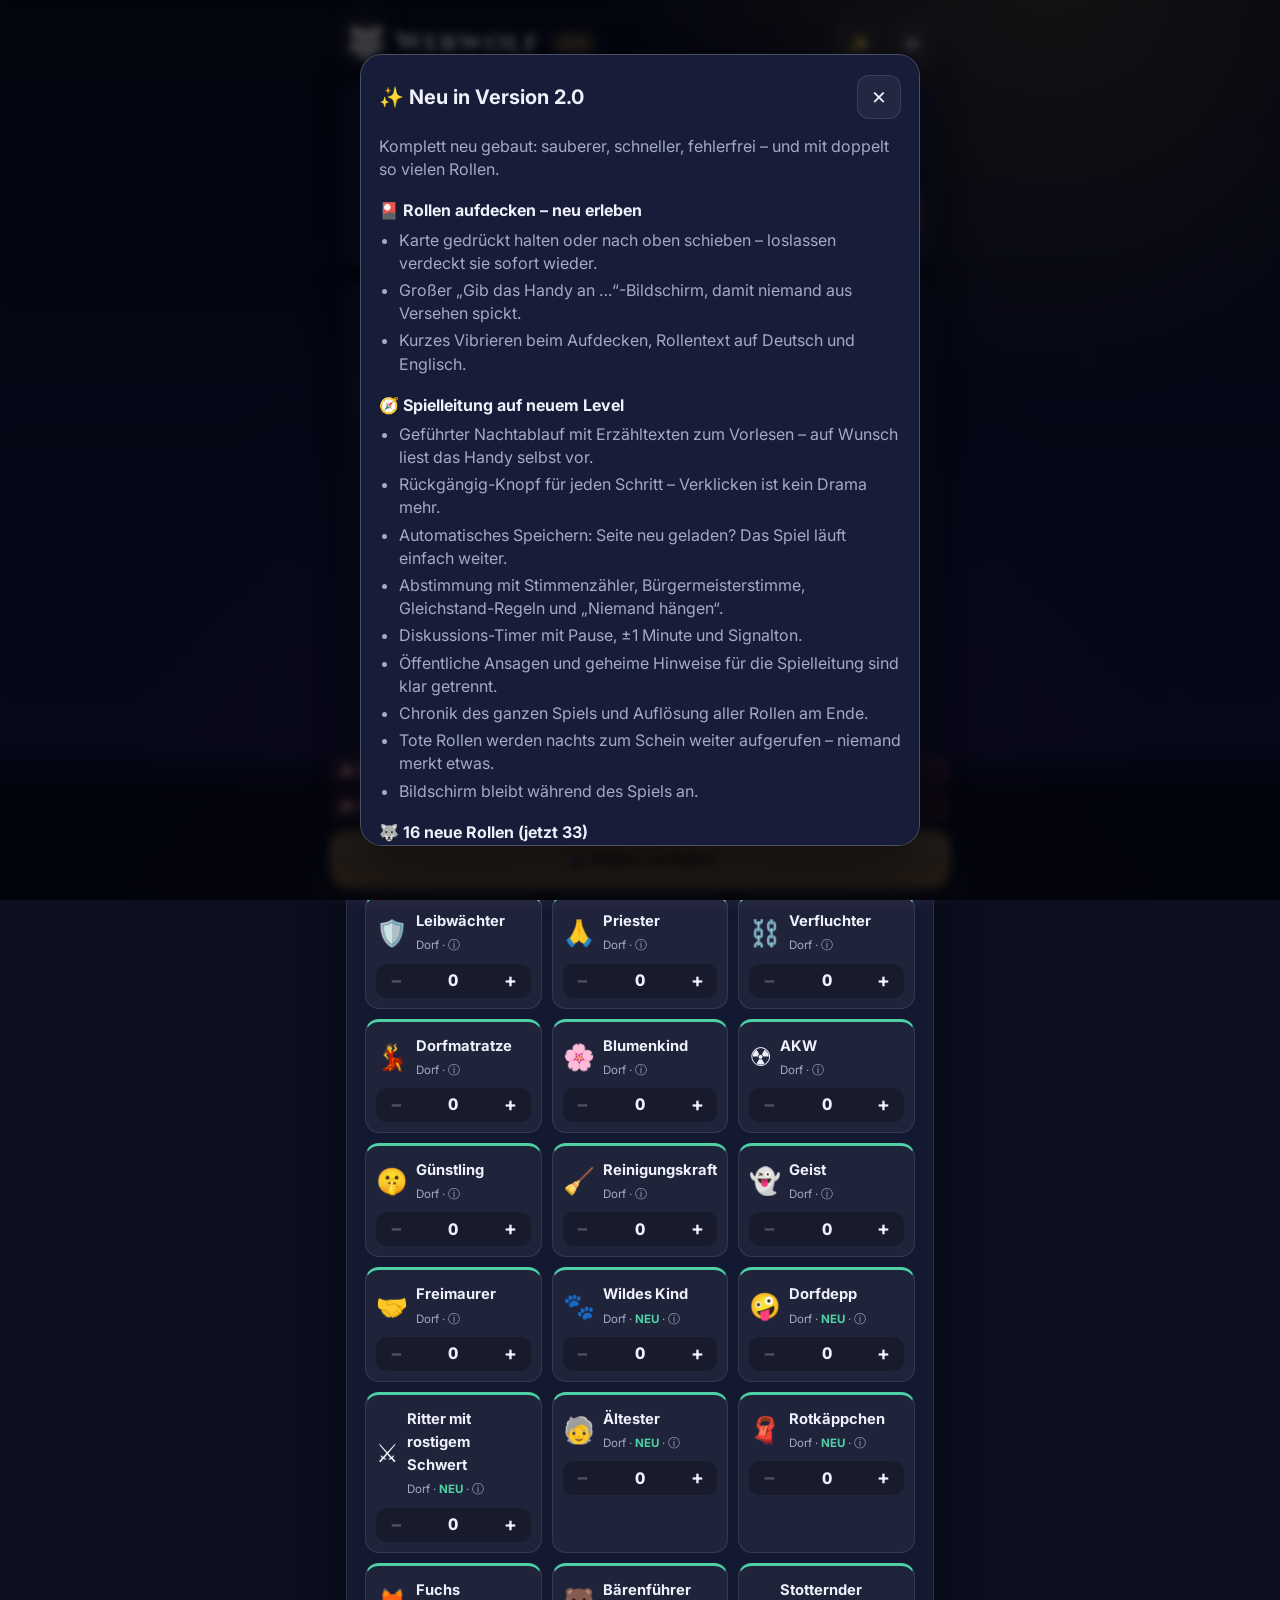
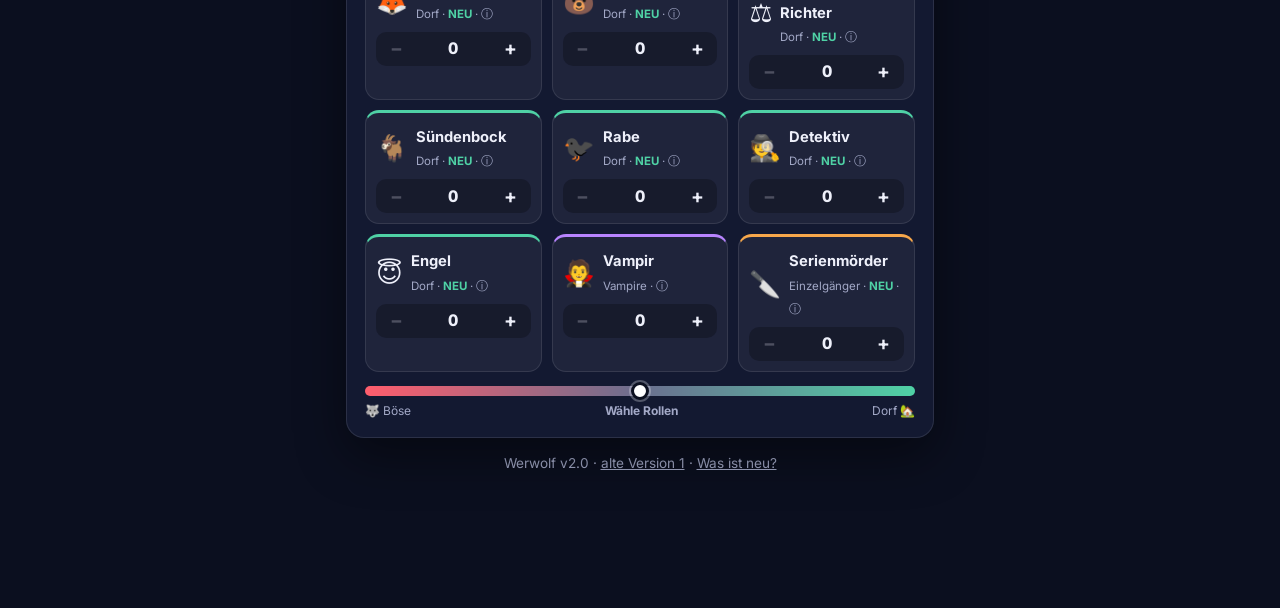
==== commit 61bb8e03: "v2 (2/3): Neue Oberfläche – Aufdecken per Gedrückthalten, geführte Spielleitung - Aufdecken: Karte g" ====
--- a/index.html
+++ b/index.html
@@ -1,4102 +1,28 @@
 <!DOCTYPE html>
 <html lang="de">
 <head>
-    <meta charset="UTF-8">
-    <meta name="viewport" content="width=device-width, initial-scale=1.0">
-    <!-- New Theme Color Meta Tag -->
-    <meta name="theme-color" content="#1a1a2e">
-    <title>Werwolf Manager</title>
-    <!-- SVG Favicon -->
-    <link rel="icon" href="data:image/svg+xml,%3Csvg xmlns='http://www.w3.org/2000/svg' viewBox='0 0 100 100'%3E%3Cstyle%3E path %7B fill: %23e94560; %7D @media (prefers-color-scheme: dark) %7B path %7B fill: %23e0e0fc; %7D %7D %3C/style%3E%3Cpath d='M50 5 C 25 5, 10 25, 10 50 S 25 95, 50 95 S 90 75, 90 50 S 75 5, 50 5 z M 50 15 A 35 35 0 0 1 85 50 A 35 35 0 0 1 50 85 A 35 35 0 0 1 15 50 A 35 35 0 0 1 50 15 z M 40 35 A 5 5 0 0 0 35 40 L 35 60 A 5 5 0 0 0 40 65 L 60 65 A 5 5 0 0 0 65 60 L 65 40 A 5 5 0 0 0 60 35 L 40 35 z M 50 42 L 58 58 L 42 58 L 50 42 z'/%3E%3C/svg%3E" type="image/svg+xml">
-    <!-- Google Fonts Import -->
-    <link rel="preconnect" href="https://fonts.googleapis.com">
-    <link rel="preconnect" href="https://fonts.gstatic.com" crossorigin>
-    <link href="https://fonts.googleapis.com/css2?family=Montserrat:wght@400;600;700&family=Lato:wght@400;700&display=swap" rel="stylesheet">
-    <style>
-        /* --- Basic Reset & Theme --- */
-        :root {
-            /* Updated Color Palette */
-            --bg-color: #1a1a2e; /* Deep Midnight Blue */
-            --container-bg: #2a2a4e; /* Slightly Lighter Indigo */
-            --card-bg: #353560; /* Role card background */
-            --text-color: #e0e0fc; /* Lavender Grey */
-            --primary-color: #e94560; /* Vibrant Crimson/Rose */
-            --button-bg: #4a4a7a; /* Muted Indigo */
-            --button-hover-bg: #63639c; /* Brighter Muted Indigo */
-            --input-bg: #2f2f5a; /* Dark Indigo */
-            --border-color: #4a4a7a; /* Muted Indigo */
-            --error-color: #ff6b6b; /* Keep original */
-            --info-icon-color: #a259ff; /* Mystic Purple for info button */
-            --disabled-opacity: 0.5; /* Adjusted for contrast */
-            --dead-opacity: 0.5;
-            --geist-color: #aaa;
-            --selected-bg: rgba(233, 69, 96, 0.2); /* Crimson overlay */
-            --info-bg: rgba(255, 255, 255, 0.05); /* Subtle white overlay */
-             /* Updated Typography */
-            --font-heading: 'Montserrat', sans-serif;
-            --font-body: 'Lato', sans-serif;
-        }
+  <meta charset="UTF-8">
+  <meta name="viewport" content="width=device-width, initial-scale=1.0, viewport-fit=cover">
+  <meta name="theme-color" content="#0b0f1f">
+  <meta name="description" content="Werwolf – die Spielleiter-App für eure Runde. 33 Rollen, geführte Nächte, Aufdecken per Gedrückthalten.">
+  <meta name="apple-mobile-web-app-capable" content="yes">
+  <title>Werwolf</title>
+  <link rel="icon" href="data:image/svg+xml,<svg xmlns='http://www.w3.org/2000/svg' viewBox='0 0 100 100'><text y='.9em' font-size='90'>🐺</text></svg>">
+  <link rel="preconnect" href="https://fonts.googleapis.com">
+  <link rel="preconnect" href="https://fonts.gstatic.com" crossorigin>
+  <link href="https://fonts.googleapis.com/css2?family=Cinzel:wght@600;800&family=Inter:wght@400;500;600;700&display=swap" rel="stylesheet">
+  <link rel="stylesheet" href="css/style.css">
+</head>
+<body class="theme-night">
+  <div class="sky" aria-hidden="true"></div>
+  <main id="app" aria-live="polite"></main>
+  <div id="modal-root"></div>
+  <div id="toast" role="status"></div>
+  <noscript>Bitte JavaScript aktivieren, um Werwolf zu spielen.</noscript>
 
-        * {
-            box-sizing: border-box;
-            margin: 0;
-            padding: 0;
-        }
-
-        body {
-            /* Updated font-family */
-            font-family: var(--font-body);
-            background-color: var(--bg-color);
-            color: var(--text-color);
-            line-height: 1.6;
-            padding: 15px;
-            font-size: 16px;
-        }
-
-        /* --- Layout & Containers --- */
-        #appContainer {
-            max-width: 800px; /* Wider container for card layout */
-            margin: 20px auto;
-            background-color: var(--container-bg);
-            padding: 25px; /* Slightly more padding */
-            border-radius: 12px; /* Smoother radius */
-            box-shadow: 0 6px 20px rgba(0, 0, 0, 0.5); /* Deeper shadow */
-        }
-
-        /* Update Headings Font */
-        h1, h2, h3, h4 {
-            font-family: var(--font-heading);
-            text-align: center;
-            color: var(--primary-color);
-            margin-bottom: 20px;
-            font-weight: 600; /* Bolder headings */
-        }
-        h3 {
-             margin-top: 25px;
-             margin-bottom: 15px;
-             padding-bottom: 8px;
-             border-bottom: 1px solid var(--border-color);
-             font-weight: 600;
-        }
-        h4 {
-            margin-top: 20px;
-            margin-bottom: 10px;
-            font-weight: 600;
-        }
-
-        h1 {
-           margin-bottom: 35px;
-           font-size: 2.2em; /* Larger main title */
-           font-weight: 700;
-        }
-        h2 {
-            font-size: 1.6em;
-        }
-
-
-        hr {
-            border: none;
-            height: 1px;
-            background-color: var(--border-color);
-            margin: 30px 0; /* More spacing */
-        }
-
-        /* Hide sections initially */
-        #revealMode, #facilitationMode {
-            display: none;
-        }
-
-         /* --- Forms & Buttons --- */
-        input[type="text"] {
-            width: calc(100% - 130px); /* Adjust width based on button */
-            padding: 12px 15px; /* Slightly larger */
-            margin-right: 10px;
-            border: 1px solid var(--border-color);
-            border-radius: 6px; /* Smoother radius */
-            background-color: var(--input-bg);
-            color: var(--text-color);
-            font-size: 1em;
-            font-family: var(--font-body); /* Ensure body font */
-        }
-
-        input[type="text"]::placeholder {
-            color: #8888b0; /* Adjusted placeholder color */
-        }
-
-        button {
-            padding: 12px 18px; /* Slightly larger */
-            background-color: var(--button-bg);
-            color: var(--text-color);
-            border: none;
-            border-radius: 6px;
-            cursor: pointer;
-            font-size: 1em;
-            font-family: var(--font-heading); /* Heading font for buttons */
-            font-weight: 600;
-            transition: background-color 0.2s ease, transform 0.1s ease;
-            vertical-align: middle; /* Align button with input */
-        }
-        button:active:not(:disabled) {
-             transform: scale(0.98); /* Click feedback */
-        }
-
-        button:hover:not(:disabled) {
-            background-color: var(--button-hover-bg);
-        }
-
-        button:disabled {
-            background-color: var(--button-bg);
-            opacity: var(--disabled-opacity);
-            cursor: not-allowed;
-        }
-
-        #addPlayerContainer {
-            display: flex;
-            margin-bottom: 25px;
-            align-items: center; /* Vertically align items */
-        }
-
-        #addPlayerBtn {
-             width: 120px; /* Fixed width for add button */
-        }
-
-        #assignRolesBtn {
-            display: block;
-            width: 100%;
-            padding: 14px; /* Larger main action button */
-            font-size: 1.2em;
-            margin-top: 20px;
-            background-color: var(--primary-color); /* Accent color for main action */
-            color: var(--bg-color); /* Contrast text */
-        }
-        #assignRolesBtn:hover:not(:disabled) {
-            background-color: #d83c54; /* Slightly darker crimson */
-        }
-
-        /* --- Lists --- */
-        ul {
-            list-style: none;
-            padding: 0;
-            margin-bottom: 15px;
-        }
-
-        /* Style for old player list during setup */
-        #playerList li {
-            background-color: var(--info-bg);
-            padding: 12px 18px;
-            margin-bottom: 10px;
-            border-radius: 6px;
-            display: flex;
-            justify-content: space-between;
-            align-items: center;
-            border: 1px solid var(--border-color);
-            flex-wrap: wrap;
-        }
-        #playerList li .player-name { /* Ensure class target */
-             font-weight: 600;
-        }
-
-
-        /* Common Target List Styling (Night & Day) */
-        .target-list li, #dayActionArea ul li {
-            background-color: var(--info-bg);
-            padding: 12px 18px;
-            margin-bottom: 10px;
-            border-radius: 6px;
-            display: flex;
-            justify-content: flex-start; /* Align left */
-            align-items: center;
-            border: 1px solid var(--border-color);
-            flex-wrap: wrap;
-            cursor: pointer;
-            transition: background-color 0.2s ease, border-color 0.2s ease;
-        }
-        .target-list li:hover, #dayActionArea ul li:hover {
-            background-color: rgba(255, 255, 255, 0.1);
-            border-color: var(--primary-color);
-        }
-        .target-list li.selected-target, #dayActionArea ul li.selected-target {
-             background-color: var(--selected-bg);
-             border-color: var(--primary-color);
-             font-weight: bold;
-             color: #fff; /* Ensure text visible on selection */
-        }
-        /* Ensure dead players are not clickable in target lists */
-        .target-list li.target-dead, #dayActionArea ul li.target-dead {
-            opacity: var(--dead-opacity);
-            cursor: not-allowed;
-            background-color: rgba(50,50,50,0.1);
-            border-color: var(--border-color);
-             text-decoration: line-through;
-             color: #8888b0;
-        }
-         .target-list li.target-dead:hover {
-             background-color: rgba(50,50,50,0.1); /* Prevent hover effect */
-         }
-
-
-        .remove-player-btn {
-            background-color: #a0522d; /* Sienna brown - keep for contrast */
-            color: white;
-            padding: 6px 10px;
-            font-size: 0.9em;
-            margin-left: 12px; /* Space from name */
-             font-family: var(--font-heading);
-             border-radius: 4px;
-        }
-        .remove-player-btn:hover {
-            background-color: #8b4513; /* Saddle brown */
-        }
-
-        /* --- Role Selection (NEW CARD LAYOUT) --- */
-        #roleSelectionList {
-            display: flex;
-            flex-wrap: wrap;
-            gap: 15px; /* Space between cards */
-            margin-top: 15px;
-            padding: 10px 0; /* Add some vertical padding */
-        }
-
-        .role-card {
-            background-color: var(--card-bg);
-            border: 1px solid var(--border-color);
-            border-radius: 8px;
-            padding: 15px;
-            display: flex;
-            flex-direction: column;
-            align-items: center;
-            min-width: 120px; /* Minimum card width */
-            flex-grow: 1; /* Allow cards to grow */
-            text-align: center;
-            position: relative;
-            box-shadow: 0 2px 5px rgba(0,0,0,0.2);
-            transition: transform 0.2s ease, box-shadow 0.2s ease;
-        }
-        .role-card:hover {
-             transform: translateY(-3px);
-             box-shadow: 0 4px 10px rgba(0,0,0,0.3);
-        }
-
-        .role-emoji {
-            font-size: 2.5em; /* Larger emoji */
-            margin-bottom: 8px;
-            line-height: 1;
-        }
-
-        .role-name {
-            font-family: var(--font-heading);
-            font-weight: 600;
-            font-size: 1em;
-            margin-bottom: 12px;
-            color: var(--text-color); /* Ensure name is visible */
-        }
-
-        .role-quantity {
-            display: flex;
-            align-items: center;
-            margin-top: auto; /* Push quantity controls to bottom */
-            padding-top: 10px;
-        }
-
-        .role-quantity button {
-            width: 30px;
-            height: 30px;
-            padding: 0;
-            font-size: 1.4em;
-            line-height: 1; /* Center +/- vertically */
-            margin: 0 10px;
-            background-color: var(--button-bg);
-            color: var(--text-color);
-            border-radius: 50%; /* Circular buttons */
-        }
-         .role-quantity button:hover:not(:disabled) {
-             background-color: var(--button-hover-bg);
-         }
-        .role-quantity button:disabled {
-            opacity: 0.4;
-        }
-
-        .role-quantity span {
-            min-width: 30px; /* Ensure space for number */
-            text-align: center;
-            font-weight: bold;
-            font-size: 1.2em;
-            color: var(--primary-color); /* Accent color for count */
-        }
-
-        .info-btn {
-            position: absolute;
-            top: 8px;
-            right: 8px;
-            background: none;
-            border: none;
-            color: var(--info-icon-color); /* Use new info color */
-            font-size: 1.3em;
-            padding: 2px 5px;
-            cursor: pointer;
-            line-height: 1;
-            opacity: 0.8;
-            transition: opacity 0.2s ease;
-        }
-        .info-btn:hover {
-            opacity: 1;
-        }
-
-
-        /* --- Validation & Messages --- */
-        #playerCountLabel, #totalRolesSelectedLabel {
-             font-weight: 600; /* Updated font weight */
-             color: var(--primary-color);
-             margin-bottom: 15px;
-             display: block; /* Ensure labels take full width */
-             font-family: var(--font-heading);
-             font-size: 1.1em;
-        }
-
-        #validationMessage {
-            text-align: center;
-            margin-top: 20px;
-            font-weight: bold;
-            min-height: 1.5em; /* Reserve space */
-            font-size: 1.1em; /* Slightly larger */
-        }
-
-        .invalid {
-            color: var(--error-color);
-        }
-        .valid {
-            color: #90ee90; /* Light green - contrast OK */
-        }
-
-        /* --- Reveal Mode Specific --- */
-        #revealMode {
-            text-align: center;
-        }
-        #revealInstruction {
-            font-size: 1.3em; /* Larger instruction */
-            margin-bottom: 25px;
-            font-family: var(--font-heading);
-        }
-        #roleDisplay {
-            background-color: var(--info-bg);
-            padding: 25px;
-            border-radius: 8px;
-            margin-top: 20px;
-            border: 1px solid var(--border-color);
-        }
-        #revealedRoleName {
-            color: var(--primary-color);
-            margin-bottom: 15px;
-            font-size: 1.5em;
-        }
-        #roleDisplay p {
-            margin-bottom: 18px;
-            text-align: left;
-            font-size: 1.05em;
-            line-height: 1.7;
-        }
-        #freimaurerInfo { /* Looks okay with new theme */
-            font-style: italic;
-            margin-top: 15px;
-            padding: 8px;
-            background-color: rgba(0,0,0,0.15);
-            border-radius: 5px;
-        }
-        #toggleLangBtn, #hideRoleBtn {
-            margin: 12px 5px 0 5px;
-        }
-        #revealMode button { /* General reveal buttons */
-             margin-top: 20px;
-        }
-         #revealRoleBtn { /* Specific button */
-             padding: 14px 25px;
-             font-size: 1.1em;
-         }
-        #completionMessage {
-             font-size: 1.4em;
-             color: #90ee90;
-             margin-bottom: 25px;
-             font-family: var(--font-heading);
-        }
-
-        /* --- Facilitation Mode Specific --- */
-        #facilitationMode h2 {
-            margin-bottom: 20px;
-        }
-
-        /* NEW: Lover Display Info */
-        #loverDisplay {
-            text-align: center;
-            margin-bottom: 15px;
-            padding: 8px;
-            background-color: rgba(233, 69, 96, 0.1); /* Subtle crimson background */
-            border: 1px solid var(--primary-color);
-            border-radius: 6px;
-            font-weight: bold;
-            font-size: 1.05em;
-        }
-
-        #phaseDisplay {
-            font-size: 1.5em; /* Larger */
-            font-weight: 700; /* Bolder */
-            text-align: center;
-            margin-bottom: 30px;
-            padding: 12px;
-            background-color: var(--info-bg);
-            border-radius: 8px;
-            font-family: var(--font-heading);
-        }
-
-        #dayResultsDisplay {
-             background-color: var(--info-bg);
-             padding: 15px 20px; /* More padding */
-             margin-bottom: 25px;
-             border-radius: 8px;
-             border: 1px solid var(--border-color);
-        }
-         #dayResultsDisplay h4 { /* Style heading within results */
-             margin-top: 0;
-             margin-bottom: 10px;
-             padding-bottom: 5px;
-             border-bottom: 1px solid var(--border-color);
-             text-align: left;
-             color: var(--primary-color);
-         }
-         #dayResultsDisplay p {
-             margin: 8px 0;
-             font-size: 1.05em;
-         }
-         /* NEW: GM Note Styling */
-         .gm-note {
-            font-style: italic;
-            color: #aaa; /* Lighter color for GM notes */
-            font-size: 0.95em;
-            margin-top: 10px;
-            padding-top: 5px;
-            border-top: 1px dashed rgba(74, 74, 122, 0.5);
-         }
-
-
-        #gmPlayerListContainer {
-             margin-top: 20px; /* Add some space above list */
-        }
-
-        /* NEW: GM Player Grid Layout */
-        #gmPlayerGrid {
-            display: grid;
-            grid-template-columns: repeat(auto-fill, minmax(130px, 1fr)); /* Responsive grid */
-            gap: 15px;
-            margin-top: 15px;
-        }
-
-        .gm-player-card {
-            background-color: var(--card-bg);
-            border: 1px solid var(--border-color);
-            border-radius: 8px;
-            padding: 12px;
-            display: flex;
-            flex-direction: column;
-            align-items: center;
-            text-align: center;
-            box-shadow: 0 2px 5px rgba(0,0,0,0.2);
-            /* MODIFIED: Added transition for status changes */
-            transition: opacity 0.5s ease-in-out, filter 0.5s ease-in-out;
-            position: relative; /* For potential absolute elements like mayor icon */
-        }
-
-        .gm-player-card .gm-player-emoji {
-            font-size: 2em; /* Slightly smaller than role selection */
-            margin-bottom: 5px;
-            line-height: 1;
-        }
-
-        .gm-player-card .gm-player-name {
-            font-family: var(--font-heading);
-            font-weight: 600;
-            font-size: 1.05em;
-            margin-bottom: 3px;
-            word-break: break-word; /* Prevent long names overflowing */
-        }
-         .gm-player-card .gm-player-name .mayor-icon {
-             margin-left: 4px;
-             font-size: 0.9em; /* Adjust crown size */
-         }
-         /* NEW/MODIFIED: Style for lover icon */
-         .gm-player-card .gm-player-name .lover-icon {
-             margin-left: 4px;
-             /* Optional: Add specific styling like color if needed */
-             /* color: var(--primary-color); */
-         }
-
-
-        .gm-player-card .gm-player-role {
-            font-size: 0.9em;
-            color: #b0b0d0; /* Subdued role color */
-            margin-bottom: 8px;
-             font-style: italic;
-        }
-
-        .gm-player-card .gm-player-status {
-             font-weight: bold;
-              font-size: 0.95em;
-            margin-top: auto; /* Push status to bottom */
-            padding-top: 5px;
-        }
-
-        /* Status Styling */
-        .gm-player-card.status-dead,
-        .gm-player-card.status-geist {
-            opacity: var(--dead-opacity);
-            filter: grayscale(70%); /* Make it grey */
-        }
-
-         .gm-player-card .gm-player-status.status-alive {
-            color: #90ee90; /* Light Green for Alive */
-         }
-        .gm-player-card .gm-player-status.status-dead {
-            color: #ff8080; /* Light Red for Dead */
-        }
-        .gm-player-card .gm-player-status.status-geist {
-            color: var(--geist-color); /* Greyish for Geist */
-            font-style: italic;
-        }
-        /* End NEW GM Player Grid Layout */
-
-
-        #phaseControls {
-            text-align: center;
-            margin-top: 30px;
-            margin-bottom: 15px; /* Less margin bottom */
-        }
-        #phaseControls button {
-             margin: 8px;
-             min-width: 160px; /* Give buttons consistent width */
-             padding: 12px 20px;
-        }
-
-        #dayTimerContainer {
-            text-align: center;
-            margin-top: 25px;
-        }
-         #dayTimerContainer h3 {
-             margin-bottom: 10px;
-         }
-
-        #dayTimerDisplay {
-            font-size: 3em; /* Larger timer */
-            font-weight: 700;
-            color: var(--primary-color);
-            background-color: var(--info-bg);
-            padding: 10px 25px;
-            border-radius: 8px;
-            display: inline-block; /* Fit content */
-            min-width: 140px; /* Ensure space for MM:SS */
-            font-family: 'Courier New', Courier, monospace; /* Monospace for timer */
-        }
-
-        /* --- General Action Area Styling --- */
-         .action-area {
-             background-color: var(--info-bg);
-             padding: 20px; /* More padding */
-             border-radius: 8px;
-             margin-top: 25px;
-             border: 1px dashed var(--border-color);
-             min-height: 180px;
-             display: flex;
-             flex-direction: column;
-         }
-         .action-area h4 { /* Action Area Title */
-             margin-top: 0;
-             margin-bottom: 15px;
-             color: var(--primary-color);
-             border-bottom: 1px solid var(--border-color);
-             padding-bottom: 8px;
-             text-align: left;
-             font-size: 1.2em;
-         }
-         .action-area p { /* General text in action area */
-            margin-bottom: 15px;
-             font-size: 1.05em;
-             text-align: left;
-         }
-         .action-area ul { /* Target list within action areas */
-            max-height: 220px; /* Taller list */
-            overflow-y: auto;
-             border: 1px solid rgba(74, 74, 122, 0.7); /* Adjusted border */
-             border-radius: 6px;
-             padding: 8px;
-             margin-bottom: 20px;
-         }
-         .action-controls {
-             margin-top: auto; /* Push controls to the bottom */
-             text-align: center;
-             padding-top: 20px;
-         }
-          .action-controls button {
-              margin: 0 8px;
-               padding: 10px 15px;
-          }
-
-
-        /* --- Night Action Interface --- */
-        #nightActionInterface { /* Uses .action-area styling */
-             min-height: 220px;
-        }
-        #gmPrompt {
-             margin-bottom: 20px;
-             font-size: 1.15em;
-             font-style: italic;
-             color: #c0c0e0; /* Slightly adjusted prompt color */
-        }
-         #gmPrompt p { margin-bottom: 8px; }
-         #gmPrompt p:first-child { font-weight: bold; } /* Make primary instruction bold */
-
-
-        #hexeActionArea {
-            margin-top: 15px;
-            padding-top: 15px;
-            border-top: 1px dashed rgba(74, 74, 122, 0.7); /* Adjusted border */
-        }
-        #hexeWolfTargetInfo {
-            font-style: italic;
-            margin-bottom: 15px;
-            color: #ffcc80; /* Light orange - keep for visibility */
-            font-size: 1.1em;
-            font-weight: bold;
-        }
-        .hexe-potion-control {
-            margin-bottom: 12px;
-            display: flex; /* Align items */
-            align-items: center;
-            gap: 10px;
-        }
-         .hexe-potion-control > span:first-child { /* Label */
-            font-weight: 600;
-            min-width: 150px;
-         }
-        .hexe-potion-control button {
-            /* margin-left: 10px; */ /* Replaced by gap */
-            min-width: 70px;
-            padding: 8px 12px;
-            font-size: 0.95em;
-        }
-        .hexe-potion-control .potion-used {
-            color: #aaa;
-            font-style: italic;
-            font-size: 0.95em;
-        }
-
-        #playerSelectionArea {
-            /* Combined into .action-area */
-        }
-        #targetPlayerList { /* Now uses .target-list styling from above */
-            /* Inherits styles from .action-area ul and .target-list */
-        }
-
-        #seerResultDisplay, #blumenkindResultDisplay { /* NEW: Combined */
-            margin-top: 15px;
-            font-weight: bold;
-            color: #aadeaa; /* Light green for result - contrast OK */
-            padding: 8px 12px;
-            background-color: rgba(0,0,0,0.25); /* Darker bg */
-            border-radius: 5px;
-            display: inline-block; /* Keep it tight */
-            font-size: 1.1em;
-        }
-
-        #nightActionControls { /* Uses .action-controls */
-        }
-
-
-        /* --- Day Action Interface --- */
-        #dayActionArea { /* Container for Mayor, Lynch, Jaeger, AKW, Blumenkind */
-            /* Uses .action-area styling */
-        }
-        #dayActionArea ul { /* e.g., mayorCandidateList, lynchCandidateList */
-             /* Inherits styles from .action-area ul and .target-list */
-        }
-
-         /* --- Game Over Screen --- */
-         #gameOverScreen {
-             text-align: center;
-             padding: 40px; /* More padding */
-             background-color: rgba(0,0,0,0.4); /* Darker overlay */
-             border-radius: 10px;
-             margin-top: 30px;
-             border: 1px solid var(--primary-color);
-         }
-         #gameOverMessage {
-             font-size: 1.8em; /* Larger */
-             color: var(--primary-color);
-             margin-bottom: 25px;
-             font-family: var(--font-heading);
-             font-weight: 700;
-         }
-         #restartGameBtn {
-             padding: 14px 30px; /* Larger button */
-             font-size: 1.2em;
-             background-color: var(--primary-color);
-             color: var(--bg-color);
-         }
-          #restartGameBtn:hover {
-             background-color: #d83c54;
-         }
-
-         /* --- NEW: Role Info Modal --- */
-         #roleInfoModal {
-            display: none; /* Hidden by default */
-            position: fixed; /* Stay in place */
-            z-index: 1000; /* Sit on top */
-            left: 0;
-            top: 0;
-            width: 100%;
-            height: 100%;
-            overflow: auto; /* Enable scroll if needed */
-            background-color: rgba(0, 0, 0, 0.7); /* Black w/ opacity */
-            padding-top: 60px; /* Location of the box */
-            animation: fadeIn 0.3s ease-out; /* Fade in effect */
-         }
-
-        @keyframes fadeIn {
-            from { opacity: 0; }
-            to { opacity: 1; }
-        }
-
-        #modalContent {
-            background-color: var(--container-bg);
-            margin: 5% auto; /* 5% from the top and centered */
-            padding: 30px;
-            border: 1px solid var(--border-color);
-            width: 80%; /* Could be more or less, depending on screen size */
-            max-width: 500px; /* Maximum width */
-            border-radius: 10px;
-            box-shadow: 0 5px 15px rgba(0,0,0,0.4);
-            position: relative;
-            animation: slideIn 0.3s ease-out;
-        }
-
-        @keyframes slideIn {
-             from { transform: translateY(-20px); opacity: 0;}
-             to { transform: translateY(0); opacity: 1;}
-        }
-
-
-        #modalCloseBtn {
-            color: #aaa;
-            position: absolute;
-            top: 10px;
-            right: 15px;
-            font-size: 28px;
-            font-weight: bold;
-            background: none;
-            border: none;
-            padding: 0;
-            line-height: 1;
-        }
-
-        #modalCloseBtn:hover,
-        #modalCloseBtn:focus {
-            color: var(--text-color);
-            text-decoration: none;
-            cursor: pointer;
-        }
-
-        #modalRoleName {
-             font-family: var(--font-heading);
-             color: var(--primary-color);
-             font-size: 1.6em;
-             margin-bottom: 15px;
-             text-align: center;
-             font-weight: 700;
-        }
-
-        #modalRoleDescDe, #modalRoleDescEn {
-             font-family: var(--font-body);
-             font-size: 1.05em;
-             line-height: 1.7;
-             margin-bottom: 10px;
-             color: var(--text-color);
-        }
-        #modalRoleDescEn { display: none; } /* Hide EN initially in modal */
-
-         #modalLangToggle { /* Button to toggle lang inside modal */
-             display: block;
-             margin: 15px auto 5px auto; /* Center button */
-             padding: 8px 12px;
-             font-size: 0.9em;
-         }
-
-
-        /* --- Responsiveness --- */
-        @media (max-width: 768px) { /* Tablet breakpoint */
-             #appContainer { max-width: 95%; padding: 20px; }
-             .role-card { min-width: 100px; padding: 12px; } /* Smaller cards */
-             .role-emoji { font-size: 2em; }
-             h1 { font-size: 1.9em; }
-             h2 { font-size: 1.5em; }
-             #dayTimerDisplay { font-size: 2.5em; }
-             #phaseControls button { min-width: 140px; margin: 5px;}
-             .action-area ul { max-height: 180px; }
-             #gmPlayerGrid { grid-template-columns: repeat(auto-fill, minmax(110px, 1fr)); gap: 10px;} /* Adjust grid for tablets */
-             .gm-player-card { padding: 10px; }
-             .gm-player-card .gm-player-emoji { font-size: 1.8em; }
-             .gm-player-card .gm-player-name { font-size: 1em; }
-             .gm-player-card .gm-player-role { font-size: 0.85em; }
-             .gm-player-card .gm-player-status { font-size: 0.9em; }
-        }
-
-
-        @media (max-width: 480px) { /* Mobile breakpoint */
-            body { padding: 10px; font-size: 15px; }
-            #appContainer { padding: 15px; border-radius: 8px; }
-            h1 { font-size: 1.7em; margin-bottom: 25px;}
-            h2 { font-size: 1.3em; }
-            h3 { font-size: 1.1em; margin-top: 20px; margin-bottom: 10px; }
-            h4 { font-size: 1.0em; margin-top: 15px; margin-bottom: 8px;}
-
-            input[type="text"] { width: calc(100% - 110px); font-size: 0.95em; padding: 10px 12px;}
-            #addPlayerBtn { width: 100px; font-size: 0.95em; padding: 10px 10px; }
-            button { padding: 10px 15px; font-size: 0.95em; border-radius: 5px;} /* General buttons */
-            #assignRolesBtn { padding: 12px; font-size: 1.1em;}
-
-            /* Role cards on mobile */
-             #roleSelectionList { gap: 10px; }
-             .role-card {
-                 min-width: calc(50% - 10px); /* Approx 2 cards per row */
-                 padding: 10px;
-                 border-radius: 6px;
-             }
-             .role-emoji { font-size: 1.8em; }
-             .role-name { font-size: 0.9em; margin-bottom: 8px; }
-             .role-quantity button { width: 26px; height: 26px; font-size: 1.2em; margin: 0 8px;}
-             .role-quantity span { font-size: 1.1em; min-width: 25px; }
-             .info-btn { font-size: 1.1em; top: 5px; right: 5px; }
-
-            /* OLD GM List items - remove or adjust if needed */
-            /* #playerList li, #gmPlayerList li, ... */
-
-            #phaseDisplay { font-size: 1.3em; }
-            #dayTimerDisplay { font-size: 2.2em; min-width: 120px; }
-            #phaseControls button { min-width: 120px; font-size: 0.9em; padding: 10px 15px;}
-
-             /* NEW GM Grid on Mobile */
-            #gmPlayerGrid { grid-template-columns: repeat(auto-fill, minmax(100px, 1fr)); gap: 8px;} /* Smaller cards on mobile */
-             .gm-player-card { padding: 8px; }
-             .gm-player-card .gm-player-emoji { font-size: 1.6em; }
-             .gm-player-card .gm-player-name { font-size: 0.9em; }
-             .gm-player-card .gm-player-role { font-size: 0.8em; margin-bottom: 5px;}
-             .gm-player-card .gm-player-status { font-size: 0.85em; }
-
-             #gmPrompt { font-size: 1.05em;}
-             .action-area { padding: 15px; min-height: 150px;}
-             .action-area ul { max-height: 150px; } /* Shorter lists on mobile */
-             .action-controls button { font-size: 0.9em; padding: 8px 12px;}
-             #gameOverMessage { font-size: 1.4em; }
-              #restartGameBtn { padding: 12px 25px; font-size: 1.1em;}
-
-              /* Modal on mobile */
-              #modalContent { width: 90%; padding: 20px; }
-              #modalRoleName { font-size: 1.4em;}
-              #modalRoleDescDe, #modalRoleDescEn { font-size: 1em; }
-             #loverDisplay { font-size: 0.95em; } /* Adjust lover display size */
-        }
-
-        /* --- NEW: On-Page Console Styles --- */
-        #consoleToggleContainer {
-            text-align: center;
-            margin-top: 30px;
-            padding-top: 20px;
-            border-top: 1px dashed var(--border-color);
-        }
-
-        #toggleConsoleBtn {
-            background-color: var(--button-bg);
-            font-size: 0.9em;
-        }
-        #toggleConsoleBtn:hover {
-            background-color: var(--button-hover-bg);
-        }
-        #toggleConsoleBtn.active { /* Style when console is visible */
-            background-color: var(--primary-color);
-            color: var(--bg-color);
-        }
-
-
-        #onPageConsole {
-            background-color: rgba(0, 0, 0, 0.3);
-            border: 1px solid var(--border-color);
-            border-radius: 6px;
-            margin-top: 15px;
-            padding: 10px 15px;
-            max-height: 200px; /* Limit height */
-            overflow-y: auto; /* Add scroll */
-            font-size: 0.85em;
-        }
-
-        #onPageConsole h4 {
-            margin-top: 0;
-            margin-bottom: 10px;
-            padding-bottom: 5px;
-            border-bottom: 1px solid var(--border-color);
-            color: var(--primary-color);
-            text-align: left;
-            font-size: 1.1em; /* Adjusted from parent */
-        }
-
-        #consoleOutput {
-            white-space: pre-wrap; /* Wrap long lines */
-            word-wrap: break-word; /* Break words if necessary */
-            margin: 0;
-            font-family: 'Courier New', Courier, monospace;
-            line-height: 1.4;
-        }
-
-        #consoleOutput .log-warn {
-            color: #ffcc80; /* Light orange */
-        }
-
-        #consoleOutput .log-error {
-            color: var(--error-color); /* Use theme error color */
-            font-weight: bold;
-        }
-        /* --- End On-Page Console Styles --- */
-
-        /* --- Responsiveness (Add console hiding) --- */
-        @media (max-width: 768px) { /* Tablet breakpoint */
-             /* ... existing styles ... */
-             #onPageConsole { max-height: 150px; font-size: 0.8em; }
-        }
-
-
-        @media (max-width: 480px) { /* Mobile breakpoint */
-            /* ... existing styles ... */
-             #onPageConsole { max-height: 120px; font-size: 0.75em; padding: 8px 10px;}
-             #loverDisplay { font-size: 0.95em; } /* Adjust lover display size */
-        }
-
-        .gm-player-card.is-lover {
-            border: 2px solid var(--primary-color); /* Crimson border */
-            box-shadow: 0 0 10px rgba(233, 69, 96, 0.5); /* Optional: Add a glow */
-        }
-
-        .gm-player-card .gm-player-name {
-            font-family: var(--font-heading);
-            font-weight: 600;
-            font-size: 1.05em;
-            margin-bottom: 3px;
-            word-break: break-word; /* Prevent long names overflowing */
-            display: flex; /* Use flexbox to align items */
-            align-items: center; /* Vertically center items */
-            justify-content: center; /* Horizontally center items */
-            gap: 4px; /* Add space between elements */
-        }
-         .gm-player-card .gm-player-name .mayor-icon {
-            /* margin-left: 4px; */ /* Replaced by gap */
-            font-size: 0.9em; /* Adjust crown size */
-            order: 1; /* Ensure icons come after name if needed */
-         }
-         /* NEW/MODIFIED: Style for lover icon */
-         .gm-player-card .gm-player-name .lover-icon {
-             /* margin-left: 4px; */ /* Replaced by gap */
-             /* Optional: Add specific styling like color if needed */
-             /* color: var(--primary-color); */
-              order: 2; /* Ensure icons come after name */
-         }
-
-    </style>
-</head>
-<body>
-
-    <div id="appContainer">
-        <h1>Werwolf Manager</h1>
-
-        <div id="setupMode">
-            <div id="playerSetup">
-                <h2>Spieler verwalten</h2>
-                <div id="addPlayerContainer">
-                    <input type="text" id="playerNameInput" placeholder="Spielername eingeben...">
-                    <button id="addPlayerBtn">Hinzufügen</button>
-                </div>
-                 <p id="playerCountLabel">Aktuelle Spieler (<span id="playerCount">0</span>):</p>
-                <ul id="playerList"></ul>
-            </div>
-            <hr>
-            <div id="roleSetup">
-                <h2>Rollen auswählen</h2>
-                 <p id="totalRolesSelectedLabel">Ausgewählte Rollen insgesamt: <span id="totalRolesSelected">0</span></p>
-                 <!-- Role cards will be rendered here -->
-                <div id="roleSelectionList"></div>
-            </div>
-            <hr>
-            <div id="validationSection">
-                <p id="validationMessage"></p>
-                <button id="assignRolesBtn" disabled>Rollen Zuweisen & Aufdecken starten</button>
-            </div>
-        </div>
-
-        <!-- Reveal Mode (largely unchanged structure, benefits from new theme) -->
-        <div id="revealMode">
-            <p id="revealInstruction"></p>
-            <button id="revealRoleBtn">Meine Rolle aufdecken</button>
-            <div id="roleDisplay" style="display: none;">
-                <h3 id="revealedRoleName"></h3>
-                <p id="revealedRoleDescDe"></p>
-                <button id="toggleLangBtn">Auf Englisch anzeigen</button>
-                <p id="revealedRoleDescEn" style="display: none;"></p>
-                <button id="hideRoleBtn">Rolle verstanden & verbergen</button>
-            </div>
-             <div id="completionScreen" style="display: none;">
-                 <p id="completionMessage">Setup abgeschlossen!</p>
-                 <button id="switchToFacilitationBtn">Zur Spielleitung wechseln</button>
-            </div>
-        </div>
-
-         <!-- Facilitation Mode (largely unchanged structure, benefits from new theme) -->
-        <div id="facilitationMode">
-             <!-- ... existing facilitation mode content ... -->
-              <h2>Spielleitungs-Modus</h2>
-
-             <div id="phaseDisplay">Spiel noch nicht gestartet</div>
-
-             <div id="dayResultsDisplay" style="display: none;">
-                 <!-- Populated by JS -->
-             </div>
-
-             <!-- NEW: Lover Display -->
-             <div id="loverDisplay" style="display: none;"></div>
-
-             <div id="gmPlayerListContainer">
-                  <h3>Spielerübersicht</h3> <!-- Simplified Title -->
-                  <!-- REPLACED UL with DIV -->
-                  <div id="gmPlayerGrid">
-                      <!-- Populated by JS -->
-                  </div>
-             </div>
-
-             <div id="dayTimerContainer" style="display: none;">
-                 <h3>Tag Phase Timer</h3>
-                 <div id="dayTimerDisplay">00:00</div>
-             </div>
-
-             <!-- Consolidated Day Action Area -->
-             <div id="dayActionArea" class="action-area" style="display: none;">
-                 <h4 id="dayActionTitle">Tagesaktion</h4>
-                 <p id="dayActionPrompt"></p>
-
-                 <!-- Content will be dynamically populated based on gamePhaseState -->
-                 <ul id="dayActionTargetList" class="target-list"></ul>
-
-                 <!-- Specific controls shown/hidden by JS -->
-                 <div class="action-controls" id="dayActionControls">
-                     <button id="dayActionConfirmBtn" disabled>Bestätigen</button>
-                     <button id="dayActionSkipBtn" style="display: none;">Überspringen / Abbrechen</button>
-                 </div>
-
-                  <!-- For Reinigungskraft -->
-                  <div id="reinigungskraftChoiceArea" style="display: none;">
-                      <p>Reinigungskraft: Rolle des Gelynchten verbergen?</p>
-                      <button data-choice="yes">Ja</button>
-                      <button data-choice="no">Nein</button>
-                  </div>
-
-                  <!-- For Blumenkind -->
-                  <div id="blumenkindSaveArea" style="display: none;">
-                       <p>Blumenkind: Spieler vor Lynchung retten?</p>
-                       <button data-choice="yes">Ja</button>
-                       <button data-choice="no">Nein</button>
-                  </div>
-             </div>
-
-
-             <div id="nightActionInterface" class="action-area" style="display: none;">
-                  <div id="gmPrompt"></div>
-
-                  <div id="hexeActionArea" style="display: none;">
-                      <p id="hexeWolfTargetInfo"></p>
-                      <div class="hexe-potion-control" id="hexeHealControl">
-                          <span>Heiltrank verfügbar:</span>
-                          <button data-potion="heal" data-action="yes">Ja</button>
-                          <button data-potion="heal" data-action="no">Nein</button>
-                          <span class="potion-used" style="display: none;">Heiltrank eingesetzt.</span>
-                      </div>
-                      <div class="hexe-potion-control" id="hexePoisonControl">
-                           <span>Gifttrank verfügbar:</span>
-                           <button data-potion="poison" data-action="yes">Ja</button>
-                           <button data-potion="poison" data-action="no">Nein</button>
-                          <span class="potion-used" style="display: none;">Gifttrank eingesetzt.</span>
-                      </div>
-                  </div>
-
-                  <div id="playerSelectionArea" style="display: none;"> <!-- Still used within night interface -->
-                      <h4 id="selectionTitle"></h4>
-                      <ul id="targetPlayerList" class="target-list">
-                          </ul>
-                      <p id="seerResultDisplay" style="display: none;"></p>
-                      <p id="blumenkindResultDisplay" style="display: none;"></p> <!-- For first night -->
-                  </div>
-                  <div class="action-controls" id="nightActionControls">
-                      <button id="nightActionNextBtn">Weiter</button>
-                      <button id="nightActionConfirmBtn" style="display: none;">Bestätigen</button>
-                      <button id="nightActionSkipBtn" style="display: none;">Überspringen / Fertig</button>
-                  </div>
-              </div>
-
-              <!-- Game Over Screen -->
-              <div id="gameOverScreen" style="display: none;">
-                  <h3 id="gameOverMessage"></h3>
-                  <button id="restartGameBtn">Neues Spiel starten</button>
-              </div>
-
-              <div id="phaseControls">
-                  <button id="startNightBtn">Nacht 1 starten</button>
-                  <button id="startDayBtn" style="display: none;">Tag starten</button>
-                  <button id="startVoteBtn" style="display: none;">Abstimmung starten</button>
-                  <button id="startNextNightBtn" style="display: none;">Nächste Nacht starten</button>
-              </div>
-        </div>
-
-        <!-- NEW: Role Info Modal Structure -->
-        <div id="roleInfoModal">
-            <div id="modalContent">
-                <button id="modalCloseBtn">&times;</button>
-                <h3 id="modalRoleName"></h3>
-                <p id="modalRoleDescDe"></p>
-                <p id="modalRoleDescEn"></p>
-                <button id="modalLangToggle">Show in English</button>
-            </div>
-        </div>
-
-        <!-- NEW: On-Page Console -->
-        <div id="consoleToggleContainer">
-            <button id="toggleConsoleBtn">Konsole anzeigen</button>
-        </div>
-        <div id="onPageConsole" style="display: none;">
-            <h4>Konsole</h4>
-            <pre id="consoleOutput"></pre>
-        </div>
-
-    </div> <!-- End of appContainer -->
-
-    <script>
-        // --- State Variables ---
-        // ... (existing state variables) ...
-        let players = []; // Setup phase: ['name1', 'name2']
-        let initialPlayerOrder = []; // Preserves original entry order
-        let roles = {}; // Setup phase: { roleId: count }
-        let assignedRoles = []; // Reveal phase: [{ player: 'name', roleData: {...} }]
-        let currentPlayerIndex = 0; // Reveal phase index
-        let isConsoleVisible = false; // NEW: State for on-page console
-        const MAX_CONSOLE_LINES = 200; // NEW: Limit console lines
-
-        let gameState = {
-             players: [], // Main game state: [{ name: '...', roleData: {...}, status: 'Lebend'/'Tot'/'Geist', isBuergermeister: false, isProtected: false, isBitten: false, visitedPlayer: null, originalRoleData: null (for Geist) }]
-             currentPhase: null, // 'Nacht', 'Tag', 'SETUP', 'REVEAL', 'GAME_OVER'
-             gamePhaseState: null, // Detailed state: 'SETUP', 'REVEAL', 'NIGHT_ACTION', 'NIGHT_RESULTS', 'DAY_DISCUSSION', 'DAY_MAYOR_VOTE', 'DAY_BLUMENKIND_SAVE', 'DAY_LYNCH_VOTE', 'DAY_LYNCH_CONFIRM', 'DAY_REINIGUNGSKRAFT', 'JAEGER_SHOT', 'AKW_SELECTION', 'GAME_OVER'
-             phaseNumber: 0,
-             dayTimerInterval: null,
-             dayTimerSeconds: 0,
-             nightActionSequence: [], // Dynamically built
-             currentNightActionStep: -1,
-             nightSelections: { // Reset each night
-                 werwolfTarget: null,
-                 seherinCheck: null,
-                 protectedThisNight: null, // Leibwächter/Priester target
-                 healPotionUsedOn: null, // Hexe heal target
-                 poisonPotionTarget: null, // Hexe poison target
-                 amorPair: [], // Set only Night 1
-                 dorfmatratzeVisit: null,
-                 vampirTarget: null,
-             },
-             nightResults: { // Calculated at start of Day
-                 killedPlayerName: null, killedPlayerRole: null, // Werwolf kill
-                 poisonedPlayerName: null, poisonedPlayerRole: null, // Hexe kill
-                 bittenPlayerName: null, bittenPlayerRole: null, // Vampir bite (doesn't die immediately)
-                 holyWaterKillName: null, holyWaterKillRole: null, // Priester alternative (not used in protective)
-                 dorfmatratzeDeath: [], // [matratzeName, visitedName] if both die
-                 savedByBodyguard: null,
-                 savedByPriest: null, // Add if Priest protects
-                 savedByHexe: null,
-                 savedByMatratze: null, // Matratze survives if attacked at home
-                 turnedVerfluchter: null, // Name of player turned
-             },
-             dailyDeaths: [], // Stores deaths occurring during the day { name: '...', role: '...', cause: '...' } - Reset each day
-             buergermeister: null, // Name of the Mayor
-             hexeHasHealPotion: true,
-             hexeHasPoisonPotion: true,
-             bodyguardLastProtected: null,
-             loverPair: [], // [name1, name2] - Set by Amor Night 1
-             pendingHunterShot: false,
-             hunterVictim: null,
-             hunterTarget: null, // Who the hunter shot
-             pendingAkwSelection: false,
-             akwVictim: null,
-             akwSelectedNeighbors: [], // Neighbors killed by AKW
-             lynchTarget: null,
-             lynchVictimRole: null,
-             diedWithLover: null, // Name of lover who died from heartbreak
-             diedFromHunter: null, // Name of player shot by hunter
-             diedFromAKW: [], // List of player names killed by AKW this phase
-             diedFromVampireBite: null, // Name of player dying from previous night's bite
-             diedFromDorfmatratze: [], // Names of matratze/visited killed this phase
-             blumenkindUsedSave: false, // Has Blumenkind used their save?
-             blumenkindSavedPlayer: null, // Player saved by Blumenkind this day
-             reinigungskraftUsedClean: false, // Has Reinigungskraft used their ability?
-             hideLynchRole: false, // Set by Reinigungskraft
-             // Guenstling Faction? Store here if needed
-             gameOver: false,
-             winner: null, // 'Dorf', 'Werwolf', 'Liebende', 'Vampir', 'Niemand'
-             // No explicit need for akwPendingBiteDeath array, isBitten flag is sufficient
-        };
-
-        // Role Definitions - Faction property is crucial
-        const availableRoles = [
-             // Added emoji property
-             { id: 'werwolf', name: 'Werwolf', emoji: '🐺', faction: 'Werwolf', descDE: 'Du erwachst in der Nacht mit den anderen Werwölfen und ihr wählt gemeinsam ein Opfer.', descEN: 'You wake up at night with the other werewolves and together you choose a victim.' },
-             { id: 'dorfbewohner', name: 'Dorfbewohner', emoji: '🧑‍🌾', faction: 'Dorf', descDE: 'Du hast keine besonderen Fähigkeiten. Finde die Werwölfe und überlebe!', descEN: 'You have no special abilities. Find the werewolves and survive!' },
-             { id: 'amor', name: 'Amor', emoji: '💘', faction: 'Dorf', // Win condition can change
-                 descDE: 'Nur in der ersten Nacht: Du wählst zwei Spieler (oder dich selbst und einen anderen), die sich unsterblich verlieben. Stirbt einer, stirbt der andere sofort aus Kummer. Die Liebenden gewinnen nur, wenn sie als einzige überleben.',
-                 descEN: 'First night only: You choose two players (or yourself and another) who fall madly in love. If one dies, the other dies immediately of heartbreak. The lovers only win if they are the last two survivors.' },
-             { id: 'hexe', name: 'Hexe', emoji: '🧙‍♀️', faction: 'Dorf',
-                 descDE: 'Du erwachst einmal pro Nacht nach den Werwölfen. Du siehst, wen sie gewählt haben. Du kannst einmal im Spiel einen Heiltrank (Opfer retten) und einmal einen Gifttrank (beliebigen Spieler töten) einsetzen.',
-                 descEN: 'You wake up once per night after the werewolves. You see who they targeted. You can use a healing potion once (save victim) and a poison potion once (kill any player) during the game.' },
-             { id: 'seherin', name: 'Seherin', emoji: '👁️', faction: 'Dorf',
-                 descDE: 'Du erwachst jede Nacht und darfst auf die Rolle eines Mitspielers schauen (Werwolf Ja/Nein).',
-                 descEN: 'You wake up each night and get to look at the role of one player (Werewolf Yes/No).' },
-             { id: 'jaeger', name: 'Jäger', emoji: '🎯', faction: 'Dorf',
-                 descDE: 'Wenn du stirbst (egal wie), darfst du einen letzten Schuss abgeben und einen Spieler deiner Wahl mit in den Tod reißen.',
-                 descEN: 'If you die (no matter how), you get to fire one last shot, taking a player of your choice with you into death.' },
-             { id: 'leibwaechter', name: 'Leibwächter', emoji: '🛡️', faction: 'Dorf',
-                 descDE: 'Du erwachst jede Nacht und wählst einen Spieler, den du beschützen möchtest (nicht dich selbst). Der Spieler überlebt den Werwolf-Angriff (oder Vampirbiss). Du kannst nicht zweimal hintereinander dieselbe Person schützen.',
-                 descEN: 'You wake up each night and choose a player you want to protect (not yourself). That player survives the werewolf attack (or vampire bite). You cannot protect the same person twice in a row.' },
-             { id: 'verfluchter', name: 'Verfluchter', emoji: '⛓️', faction: 'Dorf', // Faction changes
-                 descDE: 'Du startest als Dorfbewohner. Wirst du von den Werwölfen angegriffen, stirbst du nicht, sondern wirst selbst zum Werwolf (ab der nächsten Nacht). Die Seherin sieht dich bis dahin als Dorfbewohner. Stirbst du anders, stirbst du als Dorfbewohner.',
-                 descEN: 'You start as a villager. If targeted by werewolves, you don\'t die but become a werewolf instead (starting next night). The Seer sees you as a villager until then. If you die any other way, you die as a villager.' },
-             { id: 'priester', name: 'Priester', emoji: '🙏', faction: 'Dorf', // Protective Version
-                 descDE: 'Du erwachst jede Nacht und wählst einen Spieler. Dieser Spieler ist vor dem ersten Angriff durch Werwölfe oder Vampire in dieser Nacht geschützt.',
-                 descEN: 'You wake up each night and choose one player. This player is protected from the first attack by Werewolves or Vampires this night.' },
-             { id: 'dorfmatratze', name: 'Dorfmatratze', emoji: '💃', faction: 'Dorf',
-                 descDE: 'Du erwachst jede Nacht und wählst einen Spieler, den du besuchst. Wirst du zu Hause angegriffen, überlebst du. Wird dein besuchter Spieler angegriffen, sterbt ihr beide.',
-                 descEN: 'You wake up each night and choose a player to visit. If you are attacked at home, you survive. If the player you visit is attacked, you both die.' },
-             { id: 'blumenkind', name: 'Blumenkind', emoji: '🌸', faction: 'Dorf', // NEW DEFINITION
-                 descDE: 'Du bist ein Dorfbewohner, der einmal im Spiel einen Spieler direkt vor der Lynch-Abstimmung retten kann.',
-                 descEN: 'You are a villager who can save one player from the lynching vote once per game.' },
-             { id: 'akw', name: 'AKW', emoji: '☢️', faction: 'Dorf',
-                 descDE: 'Du bist ein Dorfbewohner. Wenn du stirbst (egal wie), wählt der Spielleiter sofort bis zu zwei lebende Spieler aus, die ebenfalls sterben (GM entscheidet). Stirbst du durch Vampirbiss, tritt dieser Effekt erst am Ende des nächsten Tages ein.',
-                 descEN: 'You are a villager. If you die (no matter how), the Game Master immediately selects up to two living players who also die (GM decides). If you die from a vampire bite, this effect occurs at the end of the next day.' },
-             { id: 'vampir', name: 'Vampir', emoji: '🧛', faction: 'Vampir',
-                 descDE: 'Eigene Fraktion, Ziel: alle anderen eliminieren. Erwacht jede Nacht, beißt ein Opfer. Opfer stirbt am Ende des nächsten Tages (nach der Lynchung). Immun gegen Werwolf-Angriffe.',
-                 descEN: 'Separate faction, goal: eliminate all others. Wake up each night, bite a victim. Victim dies at the end of the next day (after the lynching). Immune to Werewolf attacks.' },
-             { id: 'guenstling', name: 'Günstling', emoji: '🤫', faction: 'Dorf', // Faction can be reassigned
-                 descDE: 'Du bist ein Dorfbewohner, hilfst aber heimlich einer bösen Fraktion (Werwölfe oder Vampire, vom GM festgelegt). Du gewinnst mit dieser Fraktion. Die Seherin sieht dich nicht als Werwolf.',
-                 descEN: 'You are a villager, but secretly help an evil faction (Werewolves or Vampires, decided by GM). You win with that faction. The Seer does not see you as a Werewolf.' },
-             { id: 'reinigungskraft', name: 'Reinigungskraft', emoji: '🧹', faction: 'Dorf',
-                 descDE: 'Einmal pro Spiel, nach einer Lynchung: Du kannst erwachen und entscheiden, ob die Rolle des Gelynchten öffentlich bekannt gegeben wird oder nicht.',
-                 descEN: 'Once per game, after a lynching: You can wake up and decide whether the role of the lynched player is revealed publicly or not.' },
-             { id: 'geist', name: 'Geist', emoji: '👻', faction: 'Neutral', // Usually considered neutral once dead
-                 descDE: 'Wenn du stirbst, wirst du zum Geist. Du kannst nicht mehr sprechen oder abstimmen. Der Spielleiter sieht deine ursprüngliche Rolle.',
-                 descEN: 'When you die, you become a Ghost. You can no longer speak or vote. The Game Master sees your original role.' },
-             { id: 'freimaurer', name: 'Freimaurer', emoji: '🤝', faction: 'Dorf',
-                 descDE: 'Du bist ein Dorfbewohner. In der ersten Nacht erfährst du, wer der/die andere(n) Freimaurer ist/sind. Ihr habt keine weiteren Fähigkeiten.',
-                 descEN: 'You are a villager. On the first night, you learn who the other Freemason(s) is/are. You have no other abilities.' }
-        ];
-
-
-        // --- DOM Elements (Setup & Reveal) ---
-        const playerNameInput = document.getElementById('playerNameInput');
-        const addPlayerBtn = document.getElementById('addPlayerBtn');
-        const playerListUl = document.getElementById('playerList');
-        const playerCountSpan = document.getElementById('playerCount');
-        // Updated: Target the DIV container for role cards
-        const roleSelectionListDiv = document.getElementById('roleSelectionList');
-        const totalRolesSelectedSpan = document.getElementById('totalRolesSelected');
-        const validationMessageP = document.getElementById('validationMessage');
-        const assignRolesBtn = document.getElementById('assignRolesBtn');
-        const setupModeDiv = document.getElementById('setupMode');
-        const revealModeDiv = document.getElementById('revealMode');
-        const revealInstructionP = document.getElementById('revealInstruction');
-        const revealRoleBtn = document.getElementById('revealRoleBtn');
-        const roleDisplayDiv = document.getElementById('roleDisplay');
-        const revealedRoleNameH3 = document.getElementById('revealedRoleName');
-        const revealedRoleDescDeP = document.getElementById('revealedRoleDescDe');
-        const toggleLangBtn = document.getElementById('toggleLangBtn');
-        const revealedRoleDescEnP = document.getElementById('revealedRoleDescEn');
-        const hideRoleBtn = document.getElementById('hideRoleBtn');
-        const completionScreenDiv = document.getElementById('completionScreen');
-        const switchToFacilitationBtn = document.getElementById('switchToFacilitationBtn');
-
-         // --- DOM Elements (Facilitation) ---
-        const facilitationModeDiv = document.getElementById('facilitationMode');
-        const phaseDisplayDiv = document.getElementById('phaseDisplay');
-        const dayResultsDisplayDiv = document.getElementById('dayResultsDisplay');
-        const gmPlayerListContainer = document.getElementById('gmPlayerListContainer');
-        const gmPlayerGridDiv = document.getElementById('gmPlayerGrid'); // UPDATED: Target the grid div
-        const dayTimerContainerDiv = document.getElementById('dayTimerContainer');
-        const dayTimerDisplayDiv = document.getElementById('dayTimerDisplay');
-        const phaseControlsDiv = document.getElementById('phaseControls');
-        const startNightBtn = document.getElementById('startNightBtn');
-        const startDayBtn = document.getElementById('startDayBtn');
-        const startNextNightBtn = document.getElementById('startNextNightBtn');
-        const startVoteBtn = document.getElementById('startVoteBtn');
-        const dayActionAreaDiv = document.getElementById('dayActionArea'); // Consolidated Day Action Area
-        const dayActionTitleH4 = document.getElementById('dayActionTitle');
-        const dayActionPromptP = document.getElementById('dayActionPrompt');
-        const dayActionTargetListUl = document.getElementById('dayActionTargetList');
-        const dayActionControlsDiv = document.getElementById('dayActionControls');
-        const dayActionConfirmBtn = document.getElementById('dayActionConfirmBtn');
-        const dayActionSkipBtn = document.getElementById('dayActionSkipBtn');
-        const reinigungskraftChoiceAreaDiv = document.getElementById('reinigungskraftChoiceArea');
-        const blumenkindSaveAreaDiv = document.getElementById('blumenkindSaveArea');
-        const gameOverScreenDiv = document.getElementById('gameOverScreen');
-        const gameOverMessageH3 = document.getElementById('gameOverMessage');
-        const restartGameBtn = document.getElementById('restartGameBtn');
-        const loverDisplayDiv = document.getElementById('loverDisplay'); // NEW: Lover display div
-
-
-         // --- DOM Elements (Night Action Interface) ---
-        const nightActionInterfaceDiv = document.getElementById('nightActionInterface');
-        const gmPromptDiv = document.getElementById('gmPrompt');
-        const playerSelectionAreaDiv = document.getElementById('playerSelectionArea');
-        const selectionTitleH4 = document.getElementById('selectionTitle');
-        const targetPlayerListUl = document.getElementById('targetPlayerList');
-        const seerResultDisplayP = document.getElementById('seerResultDisplay');
-        const blumenkindResultDisplayP = document.getElementById('blumenkindResultDisplay'); // For 1st night Blumenkind (if using that version)
-        const nightActionControlsDiv = document.getElementById('nightActionControls');
-        const nightActionNextBtn = document.getElementById('nightActionNextBtn');
-        const nightActionConfirmBtn = document.getElementById('nightActionConfirmBtn');
-        const nightActionSkipBtn = document.getElementById('nightActionSkipBtn');
-        const hexeActionAreaDiv = document.getElementById('hexeActionArea');
-        const hexeWolfTargetInfoP = document.getElementById('hexeWolfTargetInfo');
-        const hexeHealControlDiv = document.getElementById('hexeHealControl');
-        const hexePoisonControlDiv = document.getElementById('hexePoisonControl');
-
-        // --- DOM Elements (Role Info Modal) ---
-        const roleInfoModal = document.getElementById('roleInfoModal');
-        const modalContent = document.getElementById('modalContent');
-        const modalCloseBtn = document.getElementById('modalCloseBtn');
-        const modalRoleName = document.getElementById('modalRoleName');
-        const modalRoleDescDe = document.getElementById('modalRoleDescDe');
-        const modalRoleDescEn = document.getElementById('modalRoleDescEn');
-        const modalLangToggle = document.getElementById('modalLangToggle');
-
-        // --- NEW: DOM Elements (On-Page Console) ---
-        const toggleConsoleBtn = document.getElementById('toggleConsoleBtn');
-        const onPageConsoleDiv = document.getElementById('onPageConsole');
-        const consoleOutputPre = document.getElementById('consoleOutput');
-
-
-        // --- Utility Functions ---
-        // ... (existing utility functions: escapeHTML, shuffleArray, getPlayerData, etc.) ...
-        function escapeHTML(str) {
-            if (typeof str !== 'string') return '';
-            const div = document.createElement('div');
-            div.appendChild(document.createTextNode(str));
-            return div.innerHTML;
-         }
-
-         function shuffleArray(array) {
-             let currentIndex = array.length, randomIndex;
-             while (currentIndex !== 0) {
-                 randomIndex = Math.floor(Math.random() * currentIndex);
-                 currentIndex--;
-                 [array[currentIndex], array[randomIndex]] = [array[randomIndex], array[currentIndex]];
-             }
-             return array;
-         }
-
-         function getPlayerData(playerName) {
-            return gameState.players.find(p => p.name === playerName);
-         }
-
-        function getLivingPlayers() {
-            return gameState.players.filter(p => p.status === 'Lebend');
-        }
-
-        function getLivingPlayersWithoutRole(roleId) {
-            return getLivingPlayers().filter(p => p.roleData.id !== roleId);
-        }
-
-        function isRoleActive(roleId) {
-            return gameState.players.some(p => p.roleData.id === roleId && p.status === 'Lebend');
-        }
-
-        // Helper to check if the results div has meaningful content beyond just the header
-        function hasResultsContent(div) {
-            if (!div) return false;
-            const headerText = '<h4>Ergebnisse der Nacht</h4>';
-            // Check if innerHTML is different from the basic header or empty
-            return div.innerHTML.trim() !== '' && div.innerHTML.trim() !== headerText;
-        }
-
-        function switchView(viewToShow) {
-            console.log("Switching view to:", viewToShow);
-            setupModeDiv.style.display = 'none';
-            revealModeDiv.style.display = 'none';
-            facilitationModeDiv.style.display = 'none';
-            roleInfoModal.style.display = 'none'; // Ensure modal is hidden on view switch
-
-            if (viewToShow === 'setup') {
-                 setupModeDiv.style.display = 'block';
-                 // Reset setup state if returning
-                 players = [];
-                 initialPlayerOrder = [];
-                 roles = {};
-                 assignedRoles = [];
-                 renderPlayerList();
-                 renderRoleSelection(); // Render new cards
-                 updateValidation();
-            } else if (viewToShow === 'reveal') {
-                 revealModeDiv.style.display = 'block';
-                 completionScreenDiv.style.display = 'none';
-                 revealInstructionP.style.display = 'block';
-                 revealRoleBtn.style.display = 'inline-block';
-                 roleDisplayDiv.style.display = 'none';
-            } else if (viewToShow === 'facilitation') {
-                facilitationModeDiv.style.display = 'block';
-                // Ensure game over screen is hidden on switch
-                gameOverScreenDiv.style.display = 'none';
-            } else if (viewToShow === 'completion') { // End of reveal phase
-                 revealModeDiv.style.display = 'block';
-                 revealInstructionP.style.display = 'none';
-                 revealRoleBtn.style.display = 'none';
-                 roleDisplayDiv.style.display = 'none';
-                 completionScreenDiv.style.display = 'block';
-            }
-        }
-
-        // --- Setup & Reveal Mode Functions ---
-        function renderPlayerList() {
-             playerListUl.innerHTML = '';
-            players.forEach((player, index) => {
-                const li = document.createElement('li');
-                li.innerHTML = `
-                    <span class="player-name">${escapeHTML(player)}</span>
-                    <button class="remove-player-btn" data-index="${index}">Entfernen</button>
-                `;
-                playerListUl.appendChild(li);
-            });
-            playerCountSpan.textContent = players.length;
-            updateValidation();
-        }
-
-        function addPlayer() {
-            const playerName = playerNameInput.value.trim();
-            if (playerName && !players.includes(playerName)) {
-                players.push(playerName);
-                initialPlayerOrder.push(playerName); // Store initial order
-                playerNameInput.value = '';
-                renderPlayerList();
-            } else if (players.includes(playerName)) {
-                 // Consider a less intrusive notification (e.g., message below input)
-                 alert(`Spieler "${escapeHTML(playerName)}" ist bereits in der Liste.`);
-            }
-            playerNameInput.focus();
-        }
-
-        function removePlayer(index) {
-            if (index >= 0 && index < players.length) {
-                const removedPlayerName = players[index];
-                players.splice(index, 1);
-                // Also remove from initial order tracking
-                const initialIndex = initialPlayerOrder.indexOf(removedPlayerName);
-                if (initialIndex > -1) {
-                    initialPlayerOrder.splice(initialIndex, 1);
-                }
-                renderPlayerList();
-            }
-        }
-
-        // --- UPDATED Role Selection Rendering ---
-        function renderRoleSelection() {
-            roleSelectionListDiv.innerHTML = ''; // Target the DIV now
-            let totalRoles = 0;
-            availableRoles.forEach(role => {
-                if (!role || !role.id || !role.name) {
-                     console.error("Skipping invalid role definition:", role);
-                     return; // Skip this iteration
-                 }
-                const currentCount = roles[role.id] || 0;
-                totalRoles += currentCount;
-                const card = document.createElement('div');
-                card.className = 'role-card';
-                card.innerHTML = `
-                    <button class="info-btn" data-role-id="${role.id}" title="Info zu ${escapeHTML(role.name)}">ℹ️</button>
-                    <span class="role-emoji">${role.emoji || '❓'}</span>
-                    <h5 class="role-name">${escapeHTML(role.name)}</h5>
-                    <div class="role-quantity">
-                        <button data-role-id="${role.id}" data-change="-1" ${currentCount <= 0 ? 'disabled' : ''}>-</button>
-                        <span>${currentCount}</span>
-                        <button data-role-id="${role.id}" data-change="1">+</button>
-                    </div>
-                `;
-                roleSelectionListDiv.appendChild(card); // Append card to the DIV
-            });
-            totalRolesSelectedSpan.textContent = totalRoles;
-            updateValidation();
-        }
-
-
-        function handleRoleCountChange(roleId, change) {
-             const currentCount = roles[roleId] || 0;
-             const newCount = currentCount + change;
-             if (newCount >= 0) roles[roleId] = newCount;
-             renderRoleSelection(); // Re-render cards
-        }
-
-        function getTotalSelectedRoles() {
-             return Object.values(roles).reduce((sum, count) => sum + count, 0);
-        }
-
-        function updateValidation() {
-            const playerCount = players.length;
-            const roleCount = getTotalSelectedRoles();
-            assignRolesBtn.disabled = true;
-            validationMessageP.className = 'invalid';
-             if (playerCount === 0 && roleCount === 0) validationMessageP.textContent = 'Spieler hinzufügen und Rollen auswählen.';
-             else if (playerCount < 3) validationMessageP.textContent = 'Mindestens 3 Spieler benötigt.'; // Min player check
-             else if (roleCount < 1) validationMessageP.textContent = 'Wähle Rollen aus.';
-             else if (playerCount !== roleCount) validationMessageP.textContent = `Spieler (${playerCount}) / Rollen (${roleCount})`; // Shorter message
-             else {
-                 validationMessageP.textContent = 'Spieler & Rollen passen!'; // Positive feedback
-                 validationMessageP.className = 'valid';
-                 assignRolesBtn.disabled = false;
-             }
-        }
-
-        // --- Role Info Modal Logic ---
-        function showRoleInfo(roleId) {
-            const role = availableRoles.find(r => r.id === roleId);
-            if (role) {
-                modalRoleName.textContent = role.name;
-                modalRoleDescDe.textContent = role.descDE;
-                modalRoleDescEn.textContent = role.descEN;
-                // Set initial language display state
-                modalRoleDescDe.style.display = 'block';
-                modalRoleDescEn.style.display = 'none';
-                modalLangToggle.textContent = 'Show in English'; // Or 'Auf Englisch anzeigen'
-                roleInfoModal.style.display = "block";
-            } else {
-                console.error("Role not found for ID:", roleId);
-            }
-        }
-
-        function hideRoleInfo() {
-            roleInfoModal.style.display = "none";
-             // Optional: Add fade out animation class before hiding
-        }
-
-        function toggleModalLanguage() {
-            const isEnVisible = modalRoleDescEn.style.display === 'block';
-            modalRoleDescDe.style.display = isEnVisible ? 'block' : 'none';
-            modalRoleDescEn.style.display = isEnVisible ? 'none' : 'block';
-            modalLangToggle.textContent = isEnVisible ? 'Show in English' : 'Show in German'; // Or 'Auf Deutsch anzeigen'
-        }
-
-
-        // --- Assign Roles & Reveal (mostly unchanged logic) ---
-        function assignRolesAndStartReveal() {
-            if (players.length < 3 || players.length !== getTotalSelectedRoles()) return;
-            let rolePool = [];
-             availableRoles.forEach(roleData => {
-                 const count = roles[roleData.id] || 0;
-                 for (let i = 0; i < count; i++) rolePool.push(roleData);
-             });
-            let shuffledPlayers = shuffleArray([...players]);
-            let shuffledRoles = shuffleArray(rolePool);
-            assignedRoles = shuffledPlayers.map((player, index) => ({ player: player, roleData: shuffledRoles[index] }));
-            currentPlayerIndex = 0;
-            gameState.gamePhaseState = 'REVEAL';
-            switchView('reveal');
-            showNextPlayerInstruction();
-        }
-
-        function showNextPlayerInstruction() {
-             if (currentPlayerIndex < assignedRoles.length) {
-                const currentPlayerName = assignedRoles[currentPlayerIndex].player;
-                revealInstructionP.textContent = `${escapeHTML(currentPlayerName)}, bitte Handy übernehmen.`; // Simpler instruction
-                revealInstructionP.style.display = 'block';
-                revealRoleBtn.style.display = 'inline-block';
-                roleDisplayDiv.style.display = 'none';
-                completionScreenDiv.style.display = 'none';
-            } else showCompletion();
-        }
-
-        function revealRole() {
-             if (currentPlayerIndex < assignedRoles.length) {
-                 const assignment = assignedRoles[currentPlayerIndex];
-                 const role = assignment.roleData;
-
-                 if (!role || !role.descDE || !role.descEN) {
-                     console.error("Role data incomplete for reveal:", assignment);
-                     revealedRoleNameH3.textContent = `Du bist: ${role ? role.name : 'Unbekannt'}`;
-                     revealedRoleDescDeP.textContent = "Fehler: Beschreibung nicht gefunden.";
-                     revealedRoleDescEnP.textContent = "Error: Description not found.";
-                 } else {
-                    // Correctly add emoji with a space
-                    revealedRoleNameH3.textContent = `Du bist: ${role.emoji || ''} ${role.name}`;
-                    revealedRoleDescDeP.textContent = role.descDE;
-                    revealedRoleDescEnP.textContent = role.descEN;
-                 }
-
-                 // Ensure correct initial visibility state
-                 revealedRoleDescDeP.style.display = 'block';
-                 revealedRoleDescEnP.style.display = 'none';
-                 toggleLangBtn.textContent = 'Auf Englisch anzeigen'; // Set initial button text
-
-                 revealInstructionP.style.display = 'none';
-                 revealRoleBtn.style.display = 'none';
-                 roleDisplayDiv.style.display = 'block';
-             }
-        }
-        function toggleLanguage() {
-             // Toggle visibility instead of text content
-             const isEnVisible = revealedRoleDescEnP.style.display === 'block';
-             revealedRoleDescDeP.style.display = isEnVisible ? 'block' : 'none';
-             revealedRoleDescEnP.style.display = isEnVisible ? 'none' : 'block';
-             // Update button text based on the new state
-             toggleLangBtn.textContent = isEnVisible ? 'Auf Englisch anzeigen' : 'Auf Deutsch anzeigen';
-        }
-        function hideRoleAndProceed() {
-            roleDisplayDiv.style.display = 'none';
-            currentPlayerIndex++;
-            if (currentPlayerIndex < assignedRoles.length) showNextPlayerInstruction();
-            else showCompletion();
-        }
-        function showCompletion() { switchView('completion'); }
-
-
-        // --- Facilitation Mode: Initialization (mostly unchanged logic) ---
-        function initializeFacilitationMode() {
-            console.log("Initializing facilitation mode...");
-            gameState = { // Reset game state completely
-                 players: assignedRoles.map((assignment, index) => ({
-                    name: assignment.player,
-                    roleData: assignment.roleData,
-                    originalRoleData: assignment.roleData, // Store for Geist
-                    status: 'Lebend', // 'Lebend', 'Tot', 'Geist'
-                    isBuergermeister: false,
-                    isProtected: false, // General protection flag (Bodyguard/Priest)
-                    isBitten: false, // By Vampire
-                    visitedPlayer: null, // Dorfmatratze target
-                 })),
-                 currentPhase: null,
-                 gamePhaseState: null,
-                 phaseNumber: 0,
-                 dayTimerInterval: null,
-                 dayTimerSeconds: 0,
-                 nightActionSequence: [],
-                 currentNightActionStep: -1,
-                 nightSelections: { werwolfTarget: null, seherinCheck: null, protectedThisNight: null, healPotionUsedOn: null, poisonPotionTarget: null, amorPair: [], dorfmatratzeVisit: null, vampirTarget: null },
-                 nightResults: { killedPlayerName: null, killedPlayerRole: null, poisonedPlayerName: null, poisonedPlayerRole: null, bittenPlayerName: null, bittenPlayerRole: null, holyWaterKillName: null, holyWaterKillRole: null, dorfmatratzeDeath: [], savedByBodyguard: null, savedByPriest: null, savedByHexe: null, savedByMatratze: null, turnedVerfluchter: null },
-                 dailyDeaths: [],
-                 buergermeister: null,
-                 hexeHasHealPotion: true,
-                 hexeHasPoisonPotion: true,
-                 bodyguardLastProtected: null,
-                 loverPair: [],
-                 pendingHunterShot: false, hunterVictim: null, hunterTarget: null,
-                 pendingAkwSelection: false, akwVictim: null, akwSelectedNeighbors: [],
-                 lynchTarget: null, lynchVictimRole: null,
-                 diedWithLover: null, diedFromHunter: null, diedFromAKW: [], diedFromVampireBite: null, diedFromDorfmatratze: [],
-                 blumenkindUsedSave: !isRoleActive('blumenkind'), // Disable if role not present
-                 blumenkindSavedPlayer: null,
-                 reinigungskraftUsedClean: !isRoleActive('reinigungskraft'), // Disable if role not present
-                 hideLynchRole: false,
-                 gameOver: false,
-                 winner: null,
-                 initialPlayerOrder: [...initialPlayerOrder] // Keep the initial order
-            };
-
-             // --- Initial Faction Assignment for Lovers ---
-             if (gameState.loverPair.length === 2) {
-                 const lover1 = getPlayerData(gameState.loverPair[0]);
-                 const lover2 = getPlayerData(gameState.loverPair[1]);
-                 if (lover1) lover1.roleData.faction = 'Liebende'; // Assign lover faction immediately
-                 if (lover2) lover2.roleData.faction = 'Liebende';
-                 console.log("Lovers assigned faction:", gameState.loverPair);
-             }
-
-             renderGmPlayerList();
-             updatePhaseDisplayAndControls(); // Set initial display
-             dayResultsDisplayDiv.style.display = 'none';
-             nightActionInterfaceDiv.style.display = 'none';
-             dayActionAreaDiv.style.display = 'none'; // Hide day action area
-             gameOverScreenDiv.style.display = 'none';
-
-             console.log("Facilitation initialized:", gameState);
-        }
-
-
-        function switchToFacilitation() {
-            console.log("Switching to Facilitation view...");
-            initializeFacilitationMode();
-            switchView('facilitation');
-        }
-
-        // --- Facilitation Mode: Phase & UI Management (mostly unchanged logic) ---
-         function updatePhaseDisplayAndControls() {
-              let phaseText = "Spiel initialisiert";
-              let showDayTimer = false;
-              let showNightInterface = false;
-              let showDayActionArea = false;
-              let showGameOver = false;
-
-              // Hide all phase control buttons initially
-              startNightBtn.style.display = 'none';
-              startDayBtn.style.display = 'none';
-              startVoteBtn.style.display = 'none';
-              startNextNightBtn.style.display = 'none';
-
-             // Determine visibility based on gamePhaseState
-              switch (gameState.gamePhaseState) {
-                  case 'SETUP':
-                  case 'REVEAL': // Should not happen here, but safe fallback
-                      phaseText = "Setup läuft...";
-                      break;
-                  case 'NIGHT_ACTION':
-                      phaseText = `Nacht ${gameState.phaseNumber}`;
-                      showNightInterface = true;
-                      stopDayTimer(); // Ensure timer is stopped
-                      break;
-                  case 'NIGHT_RESULTS': // Brief state before Day Discussion
-                      phaseText = `Ergebnisse Nacht ${gameState.phaseNumber}`; // Shorter text
-                      startDayBtn.style.display = 'inline-block'; // Button to start the day discussion
-                      // Use helper function to check if results div actually has content
-                      dayResultsDisplayDiv.style.display = hasResultsContent(dayResultsDisplayDiv) ? 'block' : 'none';
-                      break;
-                  case 'DAY_DISCUSSION':
-                      phaseText = `Tag ${gameState.phaseNumber} - Diskussion`;
-                      startVoteBtn.style.display = 'inline-block';
-                      dayResultsDisplayDiv.style.display = hasResultsContent(dayResultsDisplayDiv) ? 'block' : 'none';
-                      // FIX 1: Don't show timer during discussion alone
-                      // showDayTimer = true; // REMOVED
-                      stopDayTimer(); // Ensure timer is stopped if discussion starts
-                      break;
-                 case 'DAY_MAYOR_VOTE':
-                      phaseText = `Tag ${gameState.phaseNumber} - Bürgermeisterwahl`;
-                      showDayActionArea = true; // Show election UI
-                      dayResultsDisplayDiv.style.display = hasResultsContent(dayResultsDisplayDiv) ? 'block' : 'none';
-                      showDayTimer = true; // Show timer with vote UI
-                      // Timer started in setupMayorVoteUI
-                      break;
-                  case 'DAY_BLUMENKIND_SAVE':
-                       phaseText = `Tag ${gameState.phaseNumber} - Blumenkind Rettung?`;
-                       showDayActionArea = true;
-                       dayResultsDisplayDiv.style.display = hasResultsContent(dayResultsDisplayDiv) ? 'block' : 'none';
-                       // No timer during Blumenkind choice
-                       break;
-                  case 'DAY_LYNCH_VOTE':
-                      phaseText = `Tag ${gameState.phaseNumber} - Lynch Abstimmung`;
-                      showDayActionArea = true; // Show election UI
-                      dayResultsDisplayDiv.style.display = hasResultsContent(dayResultsDisplayDiv) ? 'block' : 'none';
-                      showDayTimer = true; // Show timer with vote UI
-                      // Timer started in setupLynchVoteUI
-                      break;
-                  case 'DAY_LYNCH_CONFIRM':
-                      phaseText = `Tag ${gameState.phaseNumber} - Lynch Bestätigung`;
-                       showDayActionArea = true;
-                       dayResultsDisplayDiv.style.display = hasResultsContent(dayResultsDisplayDiv) ? 'block' : 'none';
-                       // Timer stopped before confirm, no timer shown here
-                      break;
-                  case 'DAY_REINIGUNGSKRAFT':
-                      phaseText = `Tag ${gameState.phaseNumber} - Reinigungskraft Wahl`;
-                       showDayActionArea = true;
-                       dayResultsDisplayDiv.style.display = hasResultsContent(dayResultsDisplayDiv) ? 'block' : 'none';
-                       // No timer during this choice
-                      break;
-                  case 'JAEGER_SHOT':
-                      phaseText = `Jäger (${escapeHTML(gameState.hunterVictim)}) schießt!`;
-                      showDayActionArea = true;
-                      // No timer during Jaeger shot selection
-                      break;
-                  case 'AKW_SELECTION':
-                      phaseText = `AKW (${escapeHTML(gameState.akwVictim)}) Effekt!`;
-                      showDayActionArea = true;
-                      // No timer during AKW selection
-                      break;
-                  case 'GAME_OVER':
-                      phaseText = "Spiel beendet!";
-                      showGameOver = true;
-                      stopDayTimer();
-                      break;
-                  default: // Initial state before first night
-                      phaseText = "Spiel bereit zum Start";
-                      startNightBtn.style.display = 'inline-block';
-                      startNightBtn.textContent = `Nacht ${gameState.phaseNumber + 1} starten`;
-                      dayResultsDisplayDiv.style.display = 'none';
-              }
-
-              phaseDisplayDiv.textContent = phaseText;
-              // Set display based on flags determined above
-              dayTimerContainerDiv.style.display = showDayTimer ? 'block' : 'none';
-              nightActionInterfaceDiv.style.display = showNightInterface ? 'block' : 'none';
-              dayActionAreaDiv.style.display = showDayActionArea ? 'block' : 'none';
-              gameOverScreenDiv.style.display = showGameOver ? 'block' : 'none';
-              phaseControlsDiv.style.display = (startNightBtn.style.display !== 'none' || startDayBtn.style.display !== 'none' || startVoteBtn.style.display !== 'none' || startNextNightBtn.style.display !== 'none') ? 'block' : 'none';
-
-
-               // Reset night interface elements if hiding
-               if (!showNightInterface) {
-                   playerSelectionAreaDiv.style.display = 'none';
-                   hexeActionAreaDiv.style.display = 'none';
-                   nightActionConfirmBtn.style.display = 'none';
-                   nightActionSkipBtn.style.display = 'none';
-                   nightActionNextBtn.style.display = 'none'; // Ensure Next is also hidden
-               }
-               // Hide specific day action controls if hiding day area
-               if (!showDayActionArea) {
-                   dayActionConfirmBtn.style.display = 'none';
-                   dayActionSkipBtn.style.display = 'none';
-                   reinigungskraftChoiceAreaDiv.style.display = 'none';
-                   blumenkindSaveAreaDiv.style.display = 'none';
-                   dayActionTargetListUl.innerHTML = ''; // Clear list when hiding
-               }
-         }
-
-        // --- GM Player Grid Rendering ---
-        function renderGmPlayerList() {
-            gmPlayerGridDiv.innerHTML = ''; // Clear the grid
-             // Use initial player order for consistent display
-             const sortedPlayers = gameState.initialPlayerOrder.map(name => getPlayerData(name)).filter(Boolean);
-
-            // Update Lover Display
-            // Display logic moved inside the loop for individual card highlighting
-            // Display general lover info if needed
-            loverDisplayDiv.style.display = 'none'; // Hide by default, show if needed below or elsewhere
- 
-              sortedPlayers.forEach(player => {
-                 const card = document.createElement('div');
-                 card.className = 'gm-player-card'; // Base class
- 
-                 let statusClass = 'status-alive'; // Default
-                  let statusText = player.status; // Lebend, Tot, Geist
-                  let roleName = player.roleData?.name || '?'; // Add safety check
-                  let roleEmoji = player.roleData?.emoji || '❓'; // Default emoji
-                  let isLover = gameState.loverPair.includes(player.name);
-                  // NEW: Add bite indicator, keep status as 'Lebend' visually until end of day
-                  let biteIndicator = '';
-                  if (player.isBitten && player.status === 'Lebend') {
-                      biteIndicator = '🩸'; // Blood drop emoji
-                      // Keep statusText 'Lebend' and statusClass 'status-alive' for display purposes
-                  } else if (player.status === 'Tot') {
-                     statusClass = 'status-dead';
-                     // Don't show role if Reinigungskraft hid it
-                     if (gameState.hideLynchRole && player.name === gameState.lynchTarget) {
-                         roleName = '???';
-                         roleEmoji = '❓'; // Hide emoji too
-                     }
-                 } else if (player.status === 'Geist') {
-                     statusClass = 'status-geist';
-                      roleName = player.originalRoleData?.name || '?'; // Show original role for Geist (safe access)
-                     roleEmoji = player.originalRoleData?.emoji || '👻'; // Show original emoji or ghost
-                     statusText = 'Geist';
-                 }
- 
-                 card.classList.add(statusClass); // Add status class for styling
-                 // MODIFIED: Add is-lover class for border styling
-                 if (isLover && player.status !== 'Tot' && player.status !== 'Geist') { // Apply only if not dead/geist
-                     card.classList.add('is-lover');
-                 }
- 
-                 card.innerHTML = `
-                     <div class="gm-player-emoji">${roleEmoji}</div>
-                     <div class="gm-player-name">
-                         ${biteIndicator}${escapeHTML(player.name)}
-                         ${player.isBuergermeister ? '<span class="mayor-icon">👑</span>' : ''}
-                         ${isLover ? '<span class="lover-icon">💘</span>' : ''}
-                      </div>
-                     <div class="gm-player-role">${escapeHTML(roleName)}</div>
-                     <div class="gm-player-status ${statusClass}">${statusText}</div>
-                  `;
-                 gmPlayerGridDiv.appendChild(card);
-             });
-        }
-
-
-        // --- Timer Functions (unchanged logic) ---
-        function formatTime(totalSeconds) {
-            const minutes = Math.floor(totalSeconds / 60);
-            const seconds = totalSeconds % 60;
-            return `${String(minutes).padStart(2, '0')}:${String(seconds).padStart(2, '0')}`;
-        }
-        function tickDayTimer() {
-            gameState.dayTimerSeconds++;
-            dayTimerDisplayDiv.textContent = formatTime(gameState.dayTimerSeconds);
-        }
-        function startDayTimer() {
-            stopDayTimer();
-            gameState.dayTimerSeconds = 0;
-            dayTimerDisplayDiv.textContent = formatTime(0);
-            // Timer container visibility handled by updatePhaseDisplayAndControls
-            gameState.dayTimerInterval = setInterval(tickDayTimer, 1000);
-            console.log("Day timer started.");
-        }
-        function stopDayTimer() {
-            if (gameState.dayTimerInterval) {
-                clearInterval(gameState.dayTimerInterval);
-                gameState.dayTimerInterval = null;
-                console.log("Day timer stopped.");
-            }
-        }
-
-
-        // --- Night Action Core Logic (mostly unchanged logic) ---
-        function buildNightSequence() {
-             const sequence = ['intro']; // Always start with intro
-
-             // First Night Only Roles
-             if (gameState.phaseNumber === 1) {
-                 if (isRoleActive('amor')) sequence.push('amor');
-                 if (isRoleActive('freimaurer')) sequence.push('freimaurer');
-                 // Add 1st night Blumenkind here if using that version
-             }
-
-             // Standard Night Roles (in rough order of action)
-             if (isRoleActive('leibwaechter')) sequence.push('leibwaechter');
-             if (isRoleActive('priester')) sequence.push('priester');
-             if (isRoleActive('dorfmatratze')) sequence.push('dorfmatratze');
-             if (isRoleActive('werwolf')) sequence.push('werwolf');
-             if (isRoleActive('vampir')) sequence.push('vampir'); // Vampires act
-             if (isRoleActive('hexe') && (gameState.hexeHasHealPotion || gameState.hexeHasPoisonPotion)) {
-                 sequence.push('hexe');
-             }
-             if (isRoleActive('seherin')) sequence.push('seherin');
-
-             sequence.push('outro'); // Always end with outro
-             gameState.nightActionSequence = sequence;
-             console.log("Built night sequence:", gameState.nightActionSequence);
-        }
-
-        function startNightPhase() {
-             console.log("Starting Night Phase...");
-             if (gameState.gameOver) return; // Don't start if game is over
-
-             if (gameState.currentPhase === 'Tag' || gameState.gamePhaseState === 'NIGHT_RESULTS') { // Allow starting from results too
-                 // Reset things from the previous day before starting night
-                 if (gameState.currentPhase === 'Tag') gameState.phaseNumber++;
-                 stopDayTimer();
-                 gameState.dayTimerSeconds = 0;
-                 dayResultsDisplayDiv.style.display = 'none'; // Hide previous day results
-                 dayResultsDisplayDiv.innerHTML = ''; // Clear content too
-                 gameState.blumenkindSavedPlayer = null; // Reset Blumenkind save
-                 gameState.hideLynchRole = false; // Reset Reinigungskraft effect
-                 gameState.dailyDeaths = []; // Clear deaths from previous day
-
-                 // Update bodyguard's last protected at the END of the day/start of new night
-                 gameState.bodyguardLastProtected = gameState.nightSelections.protectedThisNight;
-                 console.log("Updated bodyguardLastProtected to:", gameState.bodyguardLastProtected);
-             } else if (gameState.phaseNumber === 0) {
-                 gameState.phaseNumber = 1; // First night
-                 gameState.bodyguardLastProtected = null; // Ensure reset
-             }
-             startNextNightBtn.textContent = `Nacht ${gameState.phaseNumber + 1} starten`;
-
-             // Reset night-specific state
-             gameState.currentPhase = 'Nacht';
-             gameState.gamePhaseState = 'NIGHT_ACTION';
-             gameState.nightSelections = { // Clear selections
-                 werwolfTarget: null, seherinCheck: null, protectedThisNight: null,
-                 healPotionUsedOn: null, poisonPotionTarget: null,
-                 amorPair: gameState.phaseNumber === 1 ? [] : gameState.loverPair, // Keep Amor pair after Night 1
-                 dorfmatratzeVisit: null, vampirTarget: null,
-             };
-              gameState.nightResults = { // Clear results
-                 killedPlayerName: null, killedPlayerRole: null, poisonedPlayerName: null, poisonedPlayerRole: null,
-                 bittenPlayerName: null, bittenPlayerRole: null, holyWaterKillName: null, holyWaterKillRole: null,
-                 dorfmatratzeDeath: [], savedByBodyguard: null, savedByPriest: null, savedByHexe: null, savedByMatratze: null, turnedVerfluchter: null
-              };
-              gameState.diedWithLover = null; // Clear specific display flags
-              gameState.diedFromDorfmatratze = [];
-
-             // Rebuild sequence for potential role deaths
-             buildNightSequence();
-             // MODIFIED: Set step to 0 and call process directly
-             gameState.currentNightActionStep = 0;
-
-             // Reset protection status on players
-             gameState.players.forEach(p => {
-                 p.isProtected = false;
-                 p.visitedPlayer = null; // Reset Dorfmatratze visit status
-             });
-
-             updatePhaseDisplayAndControls();
-             // MODIFIED: Call processNightActionStep directly for step 0
-             processNightActionStep();
-        }
-
-         function processNightActionStep() {
-              // Check for game over before processing
-              if (gameState.gameOver || gameState.gamePhaseState !== 'NIGHT_ACTION') return;
-
-             // ADDED LOG at the beginning
-             console.log(`PROCESS_STEP: Processing step index ${gameState.currentNightActionStep}, ID: ${gameState.nightActionSequence[gameState.currentNightActionStep] || 'OUT_OF_BOUNDS'}`);
-
-             if (gameState.currentNightActionStep < 0 || gameState.currentNightActionStep >= gameState.nightActionSequence.length) {
-                 console.error("Invalid night action step index:", gameState.currentNightActionStep);
-                 // Attempt to end gracefully if index is exactly sequence length (meaning outro was processed)
-                 if (gameState.currentNightActionStep === gameState.nightActionSequence.length) {
-                    console.log("Attempting to end night actions as step index is at sequence length.");
-                    endNightActions();
-                 } else {
-                    console.error("Night step index is invalid and not the expected end state.");
-                 }
-                 return;
-             }
-
-             const currentStepId = gameState.nightActionSequence[gameState.currentNightActionStep];
-             console.log(`Processing Night Step ${gameState.currentNightActionStep}: ${currentStepId}`);
-
-             // Reset common elements for the step
-             playerSelectionAreaDiv.style.display = 'none';
-             hexeActionAreaDiv.style.display = 'none';
-             nightActionConfirmBtn.style.display = 'none';
-             nightActionSkipBtn.style.display = 'none';
-             // Default hide 'Next' button, only show if needed
-             nightActionNextBtn.style.display = 'none';
-             gmPromptDiv.innerHTML = '';
-             targetPlayerListUl.innerHTML = ''; // Clear any previous target list
-             seerResultDisplayP.style.display = 'none';
-             blumenkindResultDisplayP.style.display = 'none';
-
-
-             let skipAction = false; // Flag if role is inactive and needs skipping
-             // REMOVED: autoAdvanceDelay = 0;
-             const roleDef = availableRoles.find(r => r.id === currentStepId);
-             const roleName = roleDef ? roleDef.name : currentStepId.charAt(0).toUpperCase() + currentStepId.slice(1); // Capitalize fallback
-
-
-             switch (currentStepId) {
-                 case 'intro':
-                     gmPromptDiv.innerHTML = "<p>GM: Sage 'Das Dorf schläft ein...'</p><p>Alle Spieler schließen die Augen.</p>";
-                     nightActionNextBtn.style.display = 'inline-block'; // Show next for intro
-                     break;
-
-                 case 'amor': // First Night Only
-                      if (isRoleActive('amor')) {
-                          gmPromptDiv.innerHTML = `<p>GM: Sage '${roleName}, erwache!'</p>`;
-                          nightActionNextBtn.style.display = 'inline-block'; // Next triggers selection
-                      } else skipAction = true;
-                     break;
-
-                 case 'freimaurer': // First Night Only
-                      if (isRoleActive('freimaurer')) {
-                          gmPromptDiv.innerHTML = `<p>GM: Sage '${roleName}, erwachen und erkennen sich!'</p>`;
-                          const masons = gameState.players.filter(p => p.roleData.id === 'freimaurer' && p.status === 'Lebend'); // Ensure living
-                          if (masons.length > 0) {
-                              gmPromptDiv.innerHTML += `<p><i>(GM Info: Freimaurer sind: ${masons.map(p => escapeHTML(p.name)).join(', ')})</i></p>`;
-                          } else {
-                               gmPromptDiv.innerHTML += `<p><i>(GM Info: Keine (lebenden) Freimaurer)</i></p>`;
-                          }
-                          gmPromptDiv.innerHTML += `<p>GM: Sage '${roleName} schlafen wieder ein.'</p>`;
-                          // MODIFIED: Show 'Next' button instead of auto-advance
-                          nightActionNextBtn.style.display = 'inline-block';
-                      } else skipAction = true;
-                      break;
-
-                 case 'leibwaechter':
-                 case 'priester':
-                 case 'dorfmatratze':
-                 case 'werwolf':
-                 case 'vampir':
-                 case 'seherin':
-                     if (isRoleActive(currentStepId)) {
-                         gmPromptDiv.innerHTML = `<p>GM: Sage '${roleName}, erwache!'</p>`;
-                         nightActionNextBtn.style.display = 'inline-block'; // Next triggers selection
-                     } else skipAction = true;
-                     break;
-
-                  case 'hexe':
-                       // Check if Hexe needs to act at all (only if potions available OR wolf target exists for heal)
-                       const wolfTarget = getPlayerData(gameState.nightSelections.werwolfTarget);
-                       const wolfTargetAlive = wolfTarget && wolfTarget.status === 'Lebend';
-                       if (isRoleActive('hexe') && (gameState.hexeHasHealPotion || gameState.hexeHasPoisonPotion || wolfTargetAlive) ) {
-                       gmPromptDiv.innerHTML = `<p>GM: Sage '${roleName}, erwache!'</p>`;
-                       nightActionNextBtn.style.display = 'inline-block'; // Next triggers Hexe UI setup
-                       } else {
-                           skipAction = true; // Skip if no potions and no target to potentially heal
-                       }
-                      break;
-
-                 case 'outro':
-                     gmPromptDiv.innerHTML = "<p>Nachtaktionen abgeschlossen.</p><p>GM: Sage 'Das Dorf erwacht!'</p>";
-                     // MODIFIED: Show 'Next' button to end night
-                     nightActionNextBtn.style.display = 'inline-block';
-                     nightActionNextBtn.dataset.actionType = 'end_night'; // Mark button to trigger endNightActions
-                     break;
-
-                 default:
-                     console.error("Unbekannter Nachtaktions-Schritt:", currentStepId);
-                     gmPromptDiv.innerHTML = "<p>Fehler im Nachtablauf.</p>";
-                     // MODIFIED: Show 'Next' button to try and recover/advance
-                     nightActionNextBtn.style.display = 'inline-block';
-             }
-
-             if (skipAction) {
-                  // MODIFIED: Role is not active, prompt and show 'Next' button
-                  gmPromptDiv.innerHTML = `<p>GM: Sage '${roleName}, erwache!'</p>`;
-                  gmPromptDiv.innerHTML += `<p class="gm-note"><i>(GM Info: Rolle nicht aktiv / keine lebenden Spieler / keine Aktion möglich)</i></p>`; // Use gm-note class
-                  gmPromptDiv.innerHTML += `<p>GM: Sage '${roleName}, schläft wieder ein.'</p>`;
-                  nightActionNextBtn.style.display = 'inline-block';
-             }
-
-             // Ensure skip button action type is cleared if not explicitly set
-             if (nightActionSkipBtn.style.display === 'none') {
-                 nightActionSkipBtn.dataset.actionType = '';
-             }
-             // Ensure confirm button action type is cleared if not explicitly set
-             if (nightActionConfirmBtn.style.display === 'none') {
-                 nightActionConfirmBtn.dataset.actionType = '';
-             }
-             // Clear action type for 'Next' button unless it's the special outro button
-             if (nightActionNextBtn.dataset.actionType !== 'end_night') {
-                 nightActionNextBtn.dataset.actionType = '';
-             }
-         }
-
-         function handleNightActionNext() {
-             if (gameState.currentNightActionStep < 0 || gameState.gameOver) return;
-
-             const currentStepIndex = gameState.currentNightActionStep; // Capture index *before* potential advancement
-             const currentStepId = gameState.nightActionSequence[currentStepIndex];
-
-             console.log(`HANDLE_NEXT: Clicked. Current step index: ${currentStepIndex}, ID: ${currentStepId}`);
-
-             // Case 1: Click is explicitly to end the night (on Outro step)
-             if (nightActionNextBtn.dataset.actionType === 'end_night' && currentStepId === 'outro') {
-                 console.log("HANDLE_NEXT: Ending night actions via outro button.");
-                 endNightActions();
-                 return;
-             }
-
-             // Case 2: Click is to initiate the action setup for the current interactive step
-             const interactiveSteps = ['amor', 'leibwaechter', 'priester', 'dorfmatratze', 'werwolf', 'vampir', 'hexe', 'seherin'];
-             const isInteractive = interactiveSteps.includes(currentStepId);
-             const roleIsActive = isRoleActive(currentStepId);
-             const isHexeButNoAction = currentStepId === 'hexe' && roleIsActive && !gameState.hexeHasHealPotion && !gameState.hexeHasPoisonPotion && !(getPlayerData(gameState.nightSelections.werwolfTarget)?.status === 'Lebend');
-              // Check if Confirm/Skip buttons are hidden - if they are visible, this 'Weiter' click shouldn't happen or should be ignored.
-             const selectionInProgress = nightActionConfirmBtn.style.display !== 'none' || nightActionSkipBtn.style.display !== 'none';
-
-
-             if (isInteractive && roleIsActive && !isHexeButNoAction && !selectionInProgress) {
-                  // This 'Weiter' click IS meant to start the selection process for the current step.
-                  console.log(`HANDLE_NEXT: Initiating action setup for step: ${currentStepId}`);
-
-              const roleDef = availableRoles.find(r => r.id === currentStepId);
-              const roleName = roleDef ? roleDef.name : currentStepId;
-
-              // Helper to setup standard selection
-              const setupSelection = (actionType, confirmText, promptText, requiredSelections = 1) => {
-                  gmPromptDiv.innerHTML += `<p>${escapeHTML(roleName)}: ${promptText}</p>`;
-                  renderTargetPlayerList(actionType, requiredSelections);
-                      if (targetPlayerListUl.children.length > 0 && !targetPlayerListUl.querySelector('.target-dead')) {
-                      playerSelectionAreaDiv.style.display = 'block';
-                      nightActionConfirmBtn.textContent = confirmText;
-                          nightActionConfirmBtn.disabled = true;
-                      nightActionConfirmBtn.style.display = 'inline-block';
-                          nightActionConfirmBtn.dataset.actionType = actionType;
-                          nightActionNextBtn.style.display = 'none'; // Hide Weiter during selection
-                           if (['leibwaechter', 'priester', 'dorfmatratze', 'seherin'].includes(actionType)) {
-                           nightActionSkipBtn.textContent = "Überspringen";
-                           nightActionSkipBtn.dataset.actionType = `${actionType}_skip`;
-                           nightActionSkipBtn.style.display = 'inline-block';
-                       }
-                  } else {
-                          // No valid targets, show message and 'Weiter' again to skip this step
-                      gmPromptDiv.innerHTML += `<p class="gm-note"><i>(GM Info: Keine gültigen Ziele verfügbar)</i></p>`; // Use gm-note class
-                      gmPromptDiv.innerHTML += `<p>GM: Sage '${roleName}, schläft wieder ein.'</p>`;
-                          nightActionNextBtn.style.display = 'inline-block';
-                         playerSelectionAreaDiv.style.display = 'none';
-             nightActionConfirmBtn.style.display = 'none';
-             nightActionSkipBtn.style.display = 'none';
-                      }
-                  };
-
-                  switch (currentStepId) {
-                      case 'amor': setupSelection('amor', "Paar bestätigen", "Wähle zwei Spieler.", 2); break;
-                      case 'leibwaechter': setupSelection('leibwaechter', "Ziel bestätigen", "Wähle einen Spieler zum Beschützen."); break;
-                      case 'priester': setupSelection('priester', "Ziel bestätigen", "Wähle einen Spieler zum Beschützen."); break;
-                      case 'dorfmatratze': setupSelection('dorfmatratze', "Besuch bestätigen", "Wähle einen Spieler zum Besuchen."); break;
-                      case 'werwolf': setupSelection('werwolf', "Opfer bestätigen", "Wählt euer Opfer."); break;
-                      case 'vampir': setupSelection('vampir', "Biss bestätigen", "Wählt euer Opfer zum Beißen."); break;
-                      case 'hexe': setupHexeInterface(); nightActionNextBtn.style.display = 'none'; break;
-                      case 'seherin': setupSelection('seherin', "Ziel bestätigen", "Wähle einen Spieler zur Überprüfung."); break;
-                      default: console.warn("Interaction setup requested for unexpected step:", currentStepId); break;
-                  }
-                  // Return here, setup is done, wait for user input (confirm/skip/hexe actions)
-                  return;
-             }
-
-             // Case 3: Click is meant to advance past a non-interactive step, an inactive role,
-             // or a step that just finished (confirm/skip was handled, advanceNightStep called, and process showed Weiter).
-             console.log(`HANDLE_NEXT: Advancing past step: ${currentStepId}`);
-             advanceNightStep();
-        }
-
-        function advanceNightStep() {
-             // Condition should now work correctly as it's only called for steps >= 0
-             if (gameState.currentNightActionStep >= 0 && !gameState.gameOver) {
-                 const oldStep = gameState.currentNightActionStep;
-                 // Clear previous action types from buttons before processing next step
-                 nightActionNextBtn.dataset.actionType = '';
-                 nightActionConfirmBtn.dataset.actionType = '';
-                 nightActionSkipBtn.dataset.actionType = '';
-
-                 gameState.currentNightActionStep++; // Increments step
-                 console.log(`ADVANCE_STEP: Incremented step from ${oldStep} to ${gameState.currentNightActionStep}`); // ADDED LOG
-                 processNightActionStep(); // Processes the NEW step
-             } else {
-                 console.log("Cannot advance night step, sequence finished or game over.");
-                 // Check the specific reason
-                 if (gameState.gameOver) {
-                     console.log("Reason: Game is over.");
-                 } else {
-                     console.log(`Reason: currentNightActionStep is ${gameState.currentNightActionStep}`);
-                 }
-             }
-        }
-
-
-        // --- Specific Night Action Handlers (Hexe, Target Selection, Confirmation) ---
-        // --- Hexe Interface (mostly unchanged logic) ---
-        function setupHexeInterface() {
-            console.log("Setting up Hexe interface...");
-             hexeActionAreaDiv.style.display = 'block';
-             playerSelectionAreaDiv.style.display = 'none'; // Hide player list initially
-             nightActionConfirmBtn.style.display = 'none'; // Hide confirm button initially
-             nightActionSkipBtn.textContent = "Fertig"; // Use skip as 'Done' for Hexe
-             nightActionSkipBtn.dataset.actionType = 'hexe_skip'; // Identify skip button
-             nightActionSkipBtn.style.display = 'inline-block'; // Show Skip/Done button
-             nightActionSkipBtn.disabled = false; // Enable it
-
-             // 1. Display Werewolf Target
-             const wolfTargetName = gameState.nightSelections.werwolfTarget;
-             const wolfTarget = getPlayerData(wolfTargetName);
-             const wolfTargetAlive = wolfTarget && wolfTarget.status === 'Lebend';
-
-             if (wolfTargetAlive) {
-                 hexeWolfTargetInfoP.textContent = `Werwolf-Ziel: ${escapeHTML(wolfTargetName)}`;
-                 hexeWolfTargetInfoP.style.display = 'block';
-             } else {
-                  hexeWolfTargetInfoP.textContent = wolfTargetName ? `Werwolf-Ziel (${escapeHTML(wolfTargetName)}) ist bereits tot oder wurde nicht gewählt.` : 'Werwölfe haben niemanden gewählt.';
-                  hexeWolfTargetInfoP.style.display = 'block';
-             }
-
-             // 2. Setup Heal Potion Control
-             const healBtnYes = hexeHealControlDiv.querySelector('button[data-action="yes"]');
-             const healBtnNo = hexeHealControlDiv.querySelector('button[data-action="no"]');
-             const healUsedSpan = hexeHealControlDiv.querySelector('.potion-used');
-             const healButtonsArea = hexeHealControlDiv.querySelectorAll('button'); // Yes/No buttons + label span
-             const healLabel = hexeHealControlDiv.querySelector('span:not(.potion-used)');
-             const canHeal = gameState.hexeHasHealPotion && wolfTargetAlive; // Can only heal living target
-
-             if (gameState.hexeHasHealPotion) {
-                 hexeHealControlDiv.style.display = 'flex'; // Use flex display
-                 healLabel.style.display = 'inline';
-                 healUsedSpan.style.display = 'none';
-                 healBtnYes.style.display = 'inline-block';
-                 healBtnNo.style.display = 'inline-block';
-                 healBtnYes.disabled = !canHeal; // Enable only if target exists and alive
-                 healBtnNo.disabled = false; // Can always choose 'No'
-                  // Add info if potion is available but target is dead/missing
-                 if (!wolfTargetAlive) {
-                     healUsedSpan.textContent = 'Kein lebendes Ziel zum Heilen.';
-                     healUsedSpan.style.display = 'inline';
-                 }
-
-             } else {
-                 hexeHealControlDiv.style.display = 'flex'; // Show 'used' status
-                 healLabel.style.display = 'none';
-                 healBtnYes.style.display = 'none';
-                 healBtnNo.style.display = 'none';
-                 healUsedSpan.textContent = 'Heiltrank bereits benutzt.';
-                 healUsedSpan.style.display = 'inline';
-             }
-
-             // 3. Setup Poison Potion Control
-            const poisonBtnYes = hexePoisonControlDiv.querySelector('button[data-action="yes"]');
-            const poisonBtnNo = hexePoisonControlDiv.querySelector('button[data-action="no"]');
-            const poisonUsedSpan = hexePoisonControlDiv.querySelector('.potion-used');
-             const poisonLabel = hexePoisonControlDiv.querySelector('span:not(.potion-used)');
-
-
-             if (gameState.hexeHasPoisonPotion) {
-                 hexePoisonControlDiv.style.display = 'flex';
-                 poisonLabel.style.display = 'inline';
-                 poisonUsedSpan.style.display = 'none';
-                 poisonBtnYes.style.display = 'inline-block';
-                 poisonBtnNo.style.display = 'inline-block';
-                 poisonBtnYes.disabled = false;
-                 poisonBtnNo.disabled = false;
-             } else {
-                 hexePoisonControlDiv.style.display = 'flex'; // Show 'used' status
-                 poisonLabel.style.display = 'none';
-                 poisonBtnYes.style.display = 'none';
-                 poisonBtnNo.style.display = 'none';
-                 poisonUsedSpan.textContent = 'Gifttrank bereits benutzt.';
-                 poisonUsedSpan.style.display = 'inline';
-             }
-        }
-
-        function handleHexePotionClick(potionType, action) {
-            console.log(`Hexe potion click: ${potionType}, Action: ${action}`);
-
-            if (potionType === 'heal') {
-                const healControl = hexeHealControlDiv;
-                const healBtnYes = healControl.querySelector('button[data-action="yes"]');
-                const healBtnNo = healControl.querySelector('button[data-action="no"]');
-                const healUsedSpan = healControl.querySelector('.potion-used');
-                const healLabel = healControl.querySelector('span:not(.potion-used)');
-
-
-                healBtnYes.style.display = 'none'; // Hide buttons after choice
-                healBtnNo.style.display = 'none';
-                healLabel.style.display = 'none'; // Hide label text too
-
-
-                if (action === 'yes' && gameState.nightSelections.werwolfTarget) {
-                    gameState.nightSelections.healPotionUsedOn = gameState.nightSelections.werwolfTarget;
-                    healUsedSpan.textContent = `Heilt ${escapeHTML(gameState.nightSelections.healPotionUsedOn)}.`;
-                    console.log("Heal potion selected for:", gameState.nightSelections.healPotionUsedOn);
-                } else {
-                    healUsedSpan.textContent = 'Heiltrank nicht eingesetzt.';
-                    gameState.nightSelections.healPotionUsedOn = null; // Ensure it's null if 'No'
-                }
-                 healUsedSpan.style.display = 'inline';
-            } else if (potionType === 'poison') {
-                 const poisonControl = hexePoisonControlDiv;
-                const poisonBtnYes = poisonControl.querySelector('button[data-action="yes"]');
-                const poisonBtnNo = poisonControl.querySelector('button[data-action="no"]');
-                const poisonUsedSpan = poisonControl.querySelector('.potion-used');
-                 const poisonLabel = poisonControl.querySelector('span:not(.potion-used)');
-
-                poisonBtnYes.style.display = 'none'; // Hide buttons after choice
-                poisonBtnNo.style.display = 'none';
-                 poisonLabel.style.display = 'none'; // Hide label text too
-
-
-                if (action === 'yes') {
-                    poisonUsedSpan.textContent = 'Wähle Opfer für Gift...';
-                    poisonUsedSpan.style.display = 'inline';
-                    renderTargetPlayerList('hexe_poison'); // Show targets for poison
-                    if (targetPlayerListUl.children.length > 0 && !targetPlayerListUl.querySelector('.target-dead')) {
-                        playerSelectionAreaDiv.style.display = 'block';
-                        nightActionSkipBtn.disabled = true; // Disable skip while choosing poison target
-                        nightActionConfirmBtn.textContent = "Gift bestätigen"; // Specific confirm button
-                        nightActionConfirmBtn.disabled = true; // Enable after selection
-                        nightActionConfirmBtn.style.display = 'inline-block';
-                         nightActionConfirmBtn.dataset.actionType = 'hexe_poison'; // Mark button type
-                    } else {
-                         poisonUsedSpan.textContent = 'Gift nicht eingesetzt (keine Ziele).';
-                         nightActionSkipBtn.disabled = false; // Re-enable skip if no targets
-                    }
-                } else {
-                    poisonUsedSpan.textContent = 'Gifttrank nicht eingesetzt.';
-                    poisonUsedSpan.style.display = 'inline';
-                    gameState.nightSelections.poisonPotionTarget = null; // Ensure null if 'No'
-                    nightActionSkipBtn.disabled = false; // Re-enable skip
-                }
-            }
-        }
-
-        // --- Target List Rendering (Night - mostly unchanged logic) ---
-        function renderTargetPlayerList(actionType, requiredSelections = 1) {
-             targetPlayerListUl.innerHTML = '';
-             let title = '';
-             seerResultDisplayP.style.display = 'none';
-
-             const livingPlayers = getLivingPlayers();
-             let eligibleTargets = [];
-              const actingPlayer = gameState.players.find(p => p.roleData.id === actionType && p.status === 'Lebend');
-
-
-             // Determine eligible targets based on action type
-             switch (actionType) {
-                 case 'amor':
-                      title = 'Wähle zwei Spieler für das Liebespaar:';
-                      eligibleTargets = livingPlayers; // Can choose self
-                      break;
-                 case 'leibwaechter':
-                     title = 'Wähle einen Spieler zum Beschützen:';
-                      eligibleTargets = livingPlayers.filter(p =>
-                          p.roleData.id !== 'leibwaechter' && // Can't protect self
-                          p.name !== gameState.bodyguardLastProtected
-                      );
-                     break;
-                 case 'priester':
-                     title = 'Wähle einen Spieler zum Beschützen:';
-                       // Standard rules often allow priest to protect self, check game rules if needed
-                      eligibleTargets = livingPlayers; //.filter(p => p.roleData.id !== 'priester');
-                      break;
-                 case 'dorfmatratze':
-                     title = 'Wähle einen Spieler zum Besuchen:';
-                     eligibleTargets = livingPlayers.filter(p => p.roleData.id !== 'dorfmatratze'); // Cannot visit self
-                     break;
-                 case 'werwolf':
-                     title = 'Wählt ein Opfer:';
-                      // Wolves cannot target other wolves. CAN target Vampires.
-                      eligibleTargets = livingPlayers.filter(p => p.roleData.faction !== 'Werwolf');
-                      break;
-                 case 'vampir':
-                     title = 'Wählt ein Opfer zum Beißen:';
-                      // Vampires cannot target other vampires. CAN target Werwölfe.
-                      eligibleTargets = livingPlayers.filter(p => p.roleData.id !== 'vampir');
-                     break;
-                 case 'seherin':
-                     title = 'Wähle einen Spieler zur Überprüfung:';
-                      eligibleTargets = livingPlayers.filter(p => p.roleData.id !== 'seherin'); // Can't check self
-                     break;
-                 case 'hexe_poison':
-                     title = 'Wähle ein Opfer für den Gifttrank:';
-                      eligibleTargets = livingPlayers.filter(p => p.roleData.id !== 'hexe'); // Can't poison self
-                     break;
-                 // Day Actions (use renderDayActionTargetList)
-                 default:
-                     console.error("Unknown actionType for renderTargetPlayerList:", actionType);
-                     return;
-             }
-
-             selectionTitleH4.textContent = title;
-             targetPlayerListUl.dataset.requiredSelections = requiredSelections; // Store how many needed
-             targetPlayerListUl.dataset.actionType = actionType; // Store action type
-
-             if (eligibleTargets.length === 0) {
-                 targetPlayerListUl.innerHTML = '<li class="target-dead">Keine gültigen Ziele verfügbar.</li>';
-                 nightActionConfirmBtn.disabled = true; // Cannot confirm if no targets (except maybe Hexe?)
-                 if (actionType === 'hexe_poison') nightActionSkipBtn.disabled = false; // Re-enable skip for Hexe
-                 else if (['leibwaechter', 'priester', 'dorfmatratze', 'seherin'].includes(actionType)) nightActionSkipBtn.disabled = false; // Re-enable skip for optional roles
-             } else {
-                 eligibleTargets.forEach(player => {
-                     const li = document.createElement('li');
-                     li.dataset.playerName = player.name;
-                     li.textContent = escapeHTML(player.name);
-                     li.addEventListener('click', () => handleTargetSelection(li, actionType, requiredSelections));
-                     targetPlayerListUl.appendChild(li);
-                 });
-                 nightActionConfirmBtn.disabled = true; // Ensure disabled until selection met
-                  if (['leibwaechter', 'priester', 'dorfmatratze', 'seherin'].includes(actionType)) {
-                      nightActionSkipBtn.disabled = false; // Enable skip alongside targets
-                  }
-             }
-         }
-
-
-        // --- Target Selection (Night - mostly unchanged logic) ---
-         function handleTargetSelection(selectedLi, actionType, requiredSelections = 1) {
-             const playerName = selectedLi.dataset.playerName;
-             if (!playerName || selectedLi.classList.contains('target-dead')) return; // Ignore clicks on dead/invalid
-
-             console.log(`${actionType} selection: ${playerName}`);
-             const targetList = selectedLi.closest('ul'); // Either night or day list
-
-             if (!targetList) return; // Safety check
-             const confirmBtn = targetList.id === 'targetPlayerList' ? nightActionConfirmBtn : dayActionConfirmBtn;
-
-
-             if (requiredSelections === 1) {
-                 // Single selection mode: clear previous, highlight new
-                 const currentlySelected = targetList.querySelector('.selected-target');
-                 if (currentlySelected) currentlySelected.classList.remove('selected-target');
-                 selectedLi.classList.add('selected-target');
-                 if (confirmBtn) confirmBtn.disabled = false; // Enable confirm for single selection
-             } else {
-                 // Multi-selection mode (e.g., Amor, AKW)
-                 const maxSelections = parseInt(targetList.dataset.maxSelections || targetList.dataset.requiredSelections, 10); // Use max if available (AKW)
-
-                 if (selectedLi.classList.contains('selected-target')) {
-                     selectedLi.classList.remove('selected-target');
-                 } else {
-                      const currentSelections = targetList.querySelectorAll('.selected-target').length;
-                      if (currentSelections < maxSelections) {
-                         selectedLi.classList.add('selected-target');
-                      } else {
-                          console.log(`Max selections (${maxSelections}) reached for ${actionType}.`);
-                          // Optional: Flash indication or ignore
-                          return;
-                      }
-                 }
-                 const finalSelections = targetList.querySelectorAll('.selected-target').length;
-                 // Enable confirm only when exact number selected (Amor) or >= 0 and <= max (AKW)
-                 if (confirmBtn) {
-                     if (actionType === 'akw') {
-                         confirmBtn.disabled = false; // Always enabled for AKW (0 to max)
-                     } else {
-                         confirmBtn.disabled = (finalSelections !== requiredSelections);
-                     }
-                 }
-             }
-
-             // Store selection immediately (overwritten if multi-select changes)
-             // For multi-select, confirmNightAction/confirmDayAction will read all selected targets
-             const selectedNames = Array.from(targetList.querySelectorAll('.selected-target')).map(li => li.dataset.playerName);
-
-             // Update gameState based on actionType (Primary target stored, confirm reads final list)
-             // Only update night selections here
-             if (targetList.id === 'targetPlayerList') {
-                 switch (actionType) {
-                     case 'amor': break; // Stored on confirm
-                     case 'werwolf': gameState.nightSelections.werwolfTarget = selectedNames[0] || null; break;
-                     case 'seherin':
-                         gameState.nightSelections.seherinCheck = selectedNames[0] || null;
-                         displaySeerResult(gameState.nightSelections.seherinCheck);
-                         break;
-                     case 'leibwaechter':
-                     case 'priester': gameState.nightSelections.protectedThisNight = selectedNames[0] || null; break;
-                     case 'dorfmatratze': gameState.nightSelections.dorfmatratzeVisit = selectedNames[0] || null; break;
-                     case 'vampir': gameState.nightSelections.vampirTarget = selectedNames[0] || null; break;
-                     case 'hexe_poison': gameState.nightSelections.poisonPotionTarget = selectedNames[0] || null; break;
-                 }
-            } else {
-                 // Store day selections (though usually done on confirm)
-                 switch(actionType) {
-                     case 'mayor': gameState.buergermeister = selectedNames[0] || null; break; // Tentative mayor
-                     case 'lynch': gameState.lynchTarget = selectedNames[0] || null; break; // Tentative lynch
-                     case 'jaeger': gameState.hunterTarget = selectedNames[0] || null; break; // Tentative shot
-                     case 'blumenkind_save': gameState.blumenkindSavedPlayer = selectedNames[0] || null; break; // Tentative save
-                     // AKW handled on confirm due to multi-select
-                 }
-            }
-         }
-
-
-         // --- Seer Result Display (unchanged logic) ---
-         function displaySeerResult(targetName) {
-              if (!targetName) {
-                  seerResultDisplayP.style.display = 'none';
-                  return;
-              }
-              const targetPlayer = getPlayerData(targetName);
-              if (targetPlayer) {
-                    // Check current roleData, accounting for Verfluchter state
-                    let isSeenAsWolf = targetPlayer.roleData.id === 'werwolf';
-                    // Special check: Günstling is seen as NOT wolf
-                    if (targetPlayer.roleData.id === 'guenstling') isSeenAsWolf = false;
-
-                    seerResultDisplayP.textContent = `Ergebnis für ${escapeHTML(targetName)}: ${isSeenAsWolf ? 'Ist Werwolf' : 'Ist KEIN Werwolf'}`;
-                    seerResultDisplayP.style.display = 'inline-block';
-              } else {
-                  seerResultDisplayP.textContent = 'Fehler: Spieler nicht gefunden.';
-                  seerResultDisplayP.style.display = 'inline-block';
-              }
-         }
-
-
-        // --- Confirm Night Action (mostly unchanged logic) ---
-        function confirmNightAction() {
-             if (gameState.currentNightActionStep < 0 || gameState.gameOver) return;
-
-             const currentStepId = gameState.nightActionSequence[gameState.currentNightActionStep];
-             const actionType = nightActionConfirmBtn.dataset.actionType || currentStepId;
-             console.log(`Confirmed action for: ${actionType} (Step: ${currentStepId})`);
-
-             let sleepPrompt = "";
-             const roleDef = availableRoles.find(r => r.id === currentStepId || r.id === actionType); // Check actionType too for Hexe
-             const roleName = roleDef ? roleDef.name : actionType; // Use actionType if button specific
-             sleepPrompt = `GM: Sage '${roleName}, schläft wieder ein.'`;
-
-             // Finalize selections based on currently highlighted items
-             const selectedTargets = Array.from(targetPlayerListUl.querySelectorAll('.selected-target')).map(li => li.dataset.playerName);
-
-             switch (actionType) { // Use actionType from button if specific (like hexe_poison)
-                 case 'amor':
-                     if (selectedTargets.length === 2) {
-                         gameState.nightSelections.amorPair = selectedTargets;
-                         gameState.loverPair = selectedTargets; // Set the main lover pair state
-                         // Assign lover faction here
-                         const lover1 = getPlayerData(selectedTargets[0]);
-                         const lover2 = getPlayerData(selectedTargets[1]);
-                         if(lover1) lover1.roleData.faction = 'Liebende'; // Update faction for win checks
-                         if(lover2) lover2.roleData.faction = 'Liebende';
-                         console.log("Amor chose:", selectedTargets);
-                         // MODIFIED: Add GM note
-                         const lover1Name = escapeHTML(selectedTargets[0]);
-                         const lover2Name = escapeHTML(selectedTargets[1]);
-                         sleepPrompt += `<p class="gm-note"><i>GM Info: Lasse das Paar (${lover1Name} & ${lover2Name}) sich nun heimlich erkennen.</i></p>`;
-                     } else {
-                           console.error("Amor confirmation error: Incorrect number of targets.");
-                           sleepPrompt += `<p class="gm-note"><i>GM Info: Fehler bei Amor-Auswahl.</i></p>`;
-                     }
-                     break;
-                 case 'leibwaechter':
-                 case 'priester':
-                     gameState.nightSelections.protectedThisNight = selectedTargets[0] || null; // Confirmed selection
-                      console.log(`${actionType} confirmed protection:`, gameState.nightSelections.protectedThisNight);
-                     break;
-                 case 'dorfmatratze':
-                     gameState.nightSelections.dorfmatratzeVisit = selectedTargets[0] || null;
-                      console.log(`${actionType} confirmed visit:`, gameState.nightSelections.dorfmatratzeVisit);
-                     break;
-                 case 'werwolf':
-                     gameState.nightSelections.werwolfTarget = selectedTargets[0] || null;
-                      console.log(`${actionType} confirmed target:`, gameState.nightSelections.werwolfTarget);
-                     break;
-                 case 'vampir':
-                      gameState.nightSelections.vampirTarget = selectedTargets[0] || null;
-                       console.log(`${actionType} confirmed target:`, gameState.nightSelections.vampirTarget);
-                     break;
-                 case 'seherin':
-                      gameState.nightSelections.seherinCheck = selectedTargets[0] || null;
-                      console.log(`${actionType} confirmed check:`, gameState.nightSelections.seherinCheck);
-                      // Seer result already displayed on selection
-                      break;
-
-                 case 'hexe_poison': // Specific confirmation for poison choice
-                      gameState.nightSelections.poisonPotionTarget = selectedTargets[0] || null;
-                      if (gameState.nightSelections.poisonPotionTarget && gameState.hexeHasPoisonPotion) {
-                         // gameState.hexeHasPoisonPotion = false; // Mark potion used ON SKIP/DONE
-                         console.log("Poison potion target chosen:", gameState.nightSelections.poisonPotionTarget);
-                         // Hide selection list, go back to Hexe main controls (heal/poison choice) or skip/done
-                         playerSelectionAreaDiv.style.display = 'none';
-                         nightActionConfirmBtn.style.display = 'none';
-                         nightActionSkipBtn.disabled = false; // Re-enable skip/done
-                         nightActionSkipBtn.style.display = 'inline-block';
-                          // Update used text for poison
-                          const poisonUsedSpan = hexePoisonControlDiv.querySelector('.potion-used');
-                          poisonUsedSpan.textContent = `Vergiftet ${escapeHTML(gameState.nightSelections.poisonPotionTarget)}.`;
-                         return; // Don't advance night step yet, let Hexe finish turn via skip
-                      } else {
-                          // Error or no target selected, maybe reset?
-                           const poisonUsedSpan = hexePoisonControlDiv.querySelector('.potion-used');
-                           poisonUsedSpan.textContent = 'Gift nicht eingesetzt (Fehler).';
-                      }
-                     break;
-
-                 default:
-                     console.warn("Confirmation called on unexpected step/action:", actionType);
-                      sleepPrompt = "Aktion bestätigt, fahre fort..."; // Generic fallback
-             }
-
-             // --- UI Cleanup & Advance ---
-             gmPromptDiv.innerHTML = `<p>${sleepPrompt}</p>`;
-             playerSelectionAreaDiv.style.display = 'none';
-             hexeActionAreaDiv.style.display = 'none'; // Ensure Hexe area hidden
-             nightActionConfirmBtn.style.display = 'none';
-             nightActionSkipBtn.style.display = 'none';
-             nightActionNextBtn.style.display = 'none'; // KEEP 'Next' button hidden here
-
-             // --- MODIFIED: Directly advance step (Synchronous) ---
-             advanceNightStep(); // Call directly, removed setTimeout
-        }
-
-
-        // --- Night Skip / Hexe Done ---
-        function handleNightSkip(actionType) { // actionType from button dataset
-            if (!actionType) return;
-             const currentStepId = gameState.nightActionSequence[gameState.currentNightActionStep];
-             const roleDef = availableRoles.find(r => r.id === currentStepId || r.id === 'hexe'); // Check hexe explicitly for hexe_skip
-             const roleName = roleDef ? roleDef.name : currentStepId;
-
-             console.log(`Skip/Done button clicked for: ${actionType}`);
-
-            if (actionType === 'hexe_skip') {
-                 // Finalize Hexe potion usage
-                 if (gameState.nightSelections.healPotionUsedOn && gameState.hexeHasHealPotion) {
-                     gameState.hexeHasHealPotion = false; // Mark heal used
-                     console.log("Heal potion confirmed used (via skip/done) on:", gameState.nightSelections.healPotionUsedOn);
-                 }
-                 if (gameState.nightSelections.poisonPotionTarget && gameState.hexeHasPoisonPotion) {
-                     gameState.hexeHasPoisonPotion = false; // Mark poison used
-                     console.log("Poison potion confirmed used (via skip/done) on:", gameState.nightSelections.poisonPotionTarget);
-                 } else if (gameState.hexeHasPoisonPotion && !gameState.nightSelections.poisonPotionTarget) {
-                     // If potion was available but no target selected (e.g., chose 'No' or confirmed 0 targets)
-                     console.log("Poison potion confirmed NOT used (via skip/done).");
-                 }
-                 // Hexe sleeps
-                 gmPromptDiv.innerHTML = `<p>GM: Sage '${roleName}, schläft wieder ein.'</p>`;
-
-            } else if (actionType.endsWith('_skip')) {
-                // Optional role skipped (Leibwächter, Priester, etc.)
-                const baseAction = actionType.replace('_skip', '');
-                 const skippedRoleDef = availableRoles.find(r => r.id === baseAction);
-                 const skippedRoleName = skippedRoleDef ? skippedRoleDef.name : baseAction;
-
-                console.log(`${skippedRoleName} chose to skip their action.`);
-                 // Clear any tentative selection for that role
-                 switch(baseAction) {
-                      case 'leibwaechter':
-                      case 'priester': gameState.nightSelections.protectedThisNight = null; break;
-                      case 'dorfmatratze': gameState.nightSelections.dorfmatratzeVisit = null; break;
-                      case 'seherin': gameState.nightSelections.seherinCheck = null; break;
-                 }
-                gmPromptDiv.innerHTML = `<p>GM: Sage '${skippedRoleName}, schläft wieder ein.'</p>`;
-            } else {
-                console.warn("Unhandled skip action:", actionType);
-                return; // Don't advance if unknown action
-            }
-
-            // --- UI Cleanup & Advance ---
-             playerSelectionAreaDiv.style.display = 'none';
-             hexeActionAreaDiv.style.display = 'none';
-             nightActionConfirmBtn.style.display = 'none';
-             nightActionSkipBtn.style.display = 'none';
-             nightActionNextBtn.style.display = 'none'; // KEEP 'Next' button hidden here
-
-             // --- MODIFIED: Directly advance step (Synchronous) ---
-             advanceNightStep(); // Call directly, removed setTimeout
-        }
-
-        // --- End Night Actions (mostly unchanged logic) ---
-        function endNightActions() {
-             console.log("Ending Night Actions.");
-             gameState.currentNightActionStep = -1; // Mark sequence finished
-
-             // Calculate deaths first, as this might trigger pending AKW/Jaeger flags
-             calculateAndApplyNightDeaths();
-
-             // Check for pending AKW selection triggered during the night
-             if (gameState.pendingAkwSelection && gameState.akwVictim) {
-                 console.log("Handling pending AKW selection before showing night results.");
-                 const victimName = gameState.akwVictim; // Store name before state change
-                 gameState.gamePhaseState = 'AKW_SELECTION'; // Set state for UI
-                 setupAkwSelectionUI(victimName); // Setup UI for GM selection
-                 updatePhaseDisplayAndControls(); // Update UI
-                 // STOP here - wait for GM selection via handleDayActionConfirm('akw')
-                 return;
-             }
-
-             // If no pending AKW, proceed to show results and prepare for day
-             gameState.gamePhaseState = 'NIGHT_RESULTS'; // Move to results phase
-             displayNightResults(); // Prepare results display based on calculated deaths/saves
-             renderGmPlayerList(); // Update list with any deaths/turns/role changes
-             updatePhaseDisplayAndControls(); // Show results and 'Start Day' button
-
-             // Check win conditions after night fully resolved (unless AKW is pending)
-              if (!gameState.pendingAkwSelection) {
-                  checkWinConditions();
-                  // If game over, updatePhaseDisplayAndControls called inside checkWin->endGame
-              }
-        }
-
-        // --- Death Logic (mostly unchanged logic) ---
-        // ... (applyDeath, checkLoverDeath, triggerJaegerShot, triggerAKWEffect) ...
-          // Central function to mark a player as dead and trigger effects
-        function applyDeath(playerName, cause, triggerSourcePlayer = null) {
-            console.log(`Applying death to ${playerName} due to ${cause}`);
-            const player = getPlayerData(playerName);
-
-            if (!player || player.status !== 'Lebend') {
-                console.log(`${playerName} not found or not currently Lebend.`);
-                return false; // Indicate no death applied this time
-            }
-
-            // --- Log if player was bitten ---
-            if (player.isBitten) {
-                console.log(`INFO: ${playerName} was bitten by a Vampire before dying from ${cause}.`);
-                // deathDetails.wasBitten = true; // Optional tracking
-            }
-
-            // --- Mark as Dead/Geist ---
-            const originalRole = player.roleData;
-            if (originalRole.id === 'geist') { // Check original role for Geist
-                player.status = 'Geist';
-            } else {
-                player.status = 'Tot';
-            }
-            // If status changed to Geist, ensure original role is stored
-            if (player.status === 'Geist' && !player.originalRoleData) player.originalRoleData = originalRole;
-
-
-             // --- Reset Bite Status ---
-             player.isBitten = false;
-
-            // --- Store Death Details (for display/tracking) ---
-            const deathDetails = { name: player.name, role: originalRole.name, cause: cause };
-            if (cause === 'lynch') {
-                 gameState.lynchTarget = player.name; // Keep track of who was targeted
-                 gameState.lynchVictimRole = originalRole.name; // Store role at time of lynch
-                 gameState.dailyDeaths.push(deathDetails);
-            } else if (cause === 'werwolf') {
-                 gameState.nightResults.killedPlayerName = player.name;
-                 gameState.nightResults.killedPlayerRole = originalRole.name;
-            } else if (cause === 'hexe_poison') {
-                 gameState.nightResults.poisonedPlayerName = player.name;
-                 gameState.nightResults.poisonedPlayerRole = originalRole.name;
-            } else if (cause === 'vampir_bite') { // Delayed bite death
-                 gameState.dailyDeaths.push(deathDetails); // Add to daily deaths display
-                 console.log(`🩸 ${playerName} succumbed to the Vampire bite.`);
-            } else if (cause === 'jaeger_shot') {
-                 gameState.diedFromHunter = player.name; // Who was shot
-                 gameState.dailyDeaths.push(deathDetails);
-            } else if (cause === 'akw_effect') {
-                 if (!gameState.diedFromAKW.includes(player.name)) gameState.diedFromAKW.push(player.name);
-                 gameState.dailyDeaths.push(deathDetails);
-            } else if (cause === 'lover_heartbreak') {
-                 gameState.diedWithLover = player.name; // Who died of heartbreak
-                 console.log(`💔 AMOR COUPLE DEATH: ${playerName} died of heartbreak.`);
-                  // Add to appropriate death list based on when it happens
-                 if (gameState.currentPhase === 'Tag' || ['JAEGER_SHOT', 'AKW_SELECTION', 'DAY_LYNCH_CONFIRM', 'DAY_REINIGUNGSKRAFT', 'NIGHT_RESULTS'].includes(gameState.gamePhaseState)) {
-                     gameState.dailyDeaths.push(deathDetails);
-                 }
-                 // Night deaths are handled implicitly via cascade
-            } else if (cause === 'dorfmatratze_visit') {
-                 // Store the pair who died for better reporting in displayNightResults
-                 if (!gameState.nightResults.dorfmatratzeDeath.includes(player.name)) {
-                    gameState.nightResults.dorfmatratzeDeath.push(player.name);
-                 }
-                 // Don't push to diedFromDorfmatratze here, handled by nightResults structure
-            }
-
-            renderGmPlayerList(); // Update GM list immediately
-
-            // --- Trigger Cascading Effects ---
-            let requiresFurtherAction = false;
-            const loverDied = checkLoverDeath(player.name, cause); // This calls applyDeath recursively if needed
-             if (loverDied) requiresFurtherAction = true;
-
-            // Only trigger Jaeger/AKW if the cause wasn't heartbreak itself // << REMOVED THIS CONDITION
-            // if (cause !== 'lover_heartbreak') { // << REMOVED
-                if (originalRole.id === 'jaeger' && !gameState.pendingHunterShot && player.status !== 'Geist') { // Don't trigger if player becomes Geist
-                    // Check if the game state allows immediate trigger or needs delay
-                    if (gameState.currentPhase === 'Nacht' || gameState.gamePhaseState === 'NIGHT_RESULTS') {
-                        gameState.pendingHunterShot = true;
-                        gameState.hunterVictim = playerName;
-                         requiresFurtherAction = true; // Mark action pending for start of day
-                         console.log("Jaeger shot pending for start of day.");
-                    } else {
-                        // Day time or immediate effect phase
-                        triggerJaegerShot(playerName);
-                        requiresFurtherAction = true; // Jaeger UI is now active
-                    }
-                }
-                else if (originalRole.id === 'akw' && !gameState.pendingAkwSelection && player.status !== 'Geist') {
-                     if (gameState.currentPhase === 'Nacht' || gameState.gamePhaseState === 'NIGHT_RESULTS') {
-                         gameState.pendingAkwSelection = true;
-                         gameState.akwVictim = playerName;
-                         requiresFurtherAction = true; // Mark action pending for start of day
-                         console.log("AKW selection pending for start of day.");
-                         // If triggered during night calculation, the endNightActions check will catch it
-                     } else {
-                         triggerAKWEffect(playerName);
-                         requiresFurtherAction = true; // AKW UI is now active
-                     }
-                }
-            // } // << REMOVED
-
-            // Win conditions checked after recursion/effects resolve or after pending actions handled
-            if (!requiresFurtherAction && !gameState.pendingHunterShot && !gameState.pendingAkwSelection) {
-                 // Check win conditions immediately only if no further actions are required
-                 checkWinConditions();
-             } else {
-                 console.log("Further actions required or pending (Lover/Jaeger/AKW), delaying win condition check.");
-             }
-
-            return true; // Indicate death was applied
-        }
-
-        function checkLoverDeath(deadPlayerName, originalCause) {
-            // Prevent check if the death was already heartbreak to avoid infinite loops
-            if (originalCause === 'lover_heartbreak') return false;
-
-            if (gameState.loverPair.includes(deadPlayerName)) {
-                const otherLoverName = gameState.loverPair.find(name => name !== deadPlayerName);
-                if (otherLoverName) {
-                    const otherLover = getPlayerData(otherLoverName);
-                    if (otherLover && otherLover.status === 'Lebend') {
-                        console.log(`Triggering heartbreak death for ${otherLoverName} due to ${deadPlayerName}'s death.`);
-                        // Apply death recursively, return true if this *second* death happened
-                        return applyDeath(otherLoverName, 'lover_heartbreak');
-                    }
-                }
-            }
-            return false; // No lover died from this specific death event
-        }
-
-        function triggerJaegerShot(jaegerName) {
-            console.log(`Jaeger ${jaegerName} died, needs to shoot.`);
-            if (gameState.gameOver) return; // Don't trigger if game already ended
-
-            // Ensure any pending status is cleared if triggering immediately
-            gameState.pendingHunterShot = false;
-            gameState.hunterVictim = jaegerName;
-            gameState.gamePhaseState = 'JAEGER_SHOT'; // Change state
-            setupJaegerShotUI(jaegerName); // Setup the UI immediately
-            updatePhaseDisplayAndControls(); // Update UI to show Jaeger area
-        }
-
-        function triggerAKWEffect(akwPlayerName) {
-            console.log(`AKW ${akwPlayerName} died, neighbors need to be selected.`);
-             if (gameState.gameOver) return; // Don't trigger if game already ended
-
-             gameState.pendingAkwSelection = false; // Clear pending if triggering now
-            gameState.akwVictim = akwPlayerName;
-            gameState.diedFromAKW = []; // Reset list for this trigger
-            gameState.gamePhaseState = 'AKW_SELECTION'; // Change state
-            setupAkwSelectionUI(akwPlayerName); // Setup the UI immediately
-            updatePhaseDisplayAndControls(); // Update UI to show AKW area
-        }
-
-
-        // --- Night Death Calculation & Results (mostly unchanged logic) ---
-        // ... (calculateAndApplyNightDeaths, displayNightResults) ...
-          function calculateAndApplyNightDeaths() {
-            console.log("Calculating night deaths...");
-            // Reset results structure for this night
-             gameState.nightResults = { killedPlayerName: null, killedPlayerRole: null, poisonedPlayerName: null, poisonedPlayerRole: null, bittenPlayerName: null, bittenPlayerRole: null, holyWaterKillName: null, holyWaterKillRole: null, dorfmatratzeDeath: [], savedByBodyguard: null, savedByPriest: null, savedByHexe: null, savedByMatratze: null, turnedVerfluchter: null };
-             gameState.diedWithLover = null; // Reset lover death flag for night results display
-             gameState.diedFromDorfmatratze = []; // Reset dorfmatratze death display
-
-            const { werwolfTarget, protectedThisNight, healPotionUsedOn, poisonPotionTarget, dorfmatratzeVisit, vampirTarget } = gameState.nightSelections;
-
-            let actualDeathsThisNight = []; // Track who ACTUALLY died to prevent double-counting effects
-            let matratzeDiesWithVisitor = false; // Flag if matratze dies visiting target
-            let matratzeTargetedAtHome = false; // Flag if matratze targeted while away
-
-             // --- Pre-calculate Matratze state ---
-             const matratze = gameState.players.find(p => p.roleData.id === 'dorfmatratze' && p.status === 'Lebend');
-             const matratzeVisitingPlayer = matratze ? gameState.nightSelections.dorfmatratzeVisit : null; // Who did matratze select?
-             const matratzeIsVisiting = matratze && matratzeVisitingPlayer; // Is matratze visiting anyone?
-
-             // --- Protection Application ---
-             if (protectedThisNight) {
-                 const protectedPlayer = getPlayerData(protectedThisNight);
-                 if (protectedPlayer) {
-                      protectedPlayer.isProtected = true;
-                      console.log(`${protectedThisNight} is marked as protected.`);
-                 }
-             }
-             if (matratze) {
-                 matratze.visitedPlayer = matratzeVisitingPlayer; // Can be null if didn't visit
-                 if(matratze.visitedPlayer) console.log(`Matratze ${matratze.name} visiting ${matratze.visitedPlayer}`);
-             }
-
-
-            // --- 1. Hexe Poison ---
-            if (poisonPotionTarget && !gameState.gameOver) { // Check game over
-                 const victim = getPlayerData(poisonPotionTarget);
-                 if (victim && victim.status === 'Lebend') {
-                     if (matratzeIsVisiting && poisonPotionTarget === matratzeVisitingPlayer) {
-                         matratzeDiesWithVisitor = true; // Mark Matratze to die
-                     }
-                     if (matratzeIsVisiting && poisonPotionTarget === matratze.name) {
-                         matratzeTargetedAtHome = true; // Mark as targeted at home (will survive)
-                         gameState.nightResults.savedByMatratze = matratze.name; // Log save immediately
-                     }
-
-                     if (!matratzeTargetedAtHome || poisonPotionTarget !== matratze.name) {
-                        if (applyDeath(poisonPotionTarget, 'hexe_poison')) {
-                            actualDeathsThisNight.push(poisonPotionTarget);
-                        }
-                        if (gameState.gameOver) return; // Stop if game ended during applyDeath
-                     }
-                 }
-            }
-
-            // --- 2. Werwolf Attack ---
-            if (werwolfTarget && !gameState.gameOver) { // Check game over
-                const targetPlayer = getPlayerData(werwolfTarget);
-                if (targetPlayer && targetPlayer.status === 'Lebend') {
-                    let saved = false;
-                    wolfAttackSuccessful = true;
-
-                    if (targetPlayer.roleData.id === 'vampir') saved = true;
-                    if (!saved && targetPlayer.isProtected) {
-                        saved = true;
-                        // ... log save ...
-                    }
-                    if (!saved && werwolfTarget === healPotionUsedOn) {
-                        saved = true;
-                        // ... log save ...
-                    }
-
-                    let matratzeDiesVisitingWolfTarget = false;
-                    if (!saved && matratzeIsVisiting && matratzeVisitingPlayer === werwolfTarget) {
-                        matratzeDiesVisitingWolfTarget = true;
-                    }
-                     if (!saved && matratzeIsVisiting && werwolfTarget === matratze.name) {
-                         matratzeTargetedAtHome = true;
-                         gameState.nightResults.savedByMatratze = matratze.name;
-                         saved = true;
-                     }
-
-                    if (!saved && targetPlayer.roleData.id === 'verfluchter') {
-                         saved = true;
-                         // ... transform player ...
-                         gameState.nightResults.turnedVerfluchter = werwolfTarget;
-                         wolfTargetKilled = false;
-                    }
-
-                    if (!saved) {
-                         const currentTargetStatus = getPlayerData(werwolfTarget)?.status;
-                         if (currentTargetStatus === 'Lebend') {
-                             if (!actualDeathsThisNight.includes(werwolfTarget)) {
-                                if (applyDeath(werwolfTarget, 'werwolf')) {
-                                    actualDeathsThisNight.push(werwolfTarget);
-                                    wolfTargetKilled = true;
-                                }
-                                if (gameState.gameOver) return; // Stop if game ended during applyDeath
-                             }
-                         }
-                    }
-
-                    if (matratzeDiesVisitingWolfTarget && matratze && !gameState.gameOver) { // Check game over
-                         const matratzeStatus = getPlayerData(matratze.name)?.status;
-                         if (matratzeStatus === 'Lebend' && !actualDeathsThisNight.includes(matratze.name)) {
-                             if(applyDeath(matratze.name, 'dorfmatratze_visit')) {
-                                actualDeathsThisNight.push(matratze.name);
-                                // ... record dorfmatratzeDeath ...
-                            }
-                            if (gameState.gameOver) return; // Stop if game ended during applyDeath
-                         }
-                     }
-
-                } else if (targetPlayer) { /* log target not alive */ }
-                 else { /* log target not found */ }
-            }
-
-
-             // --- 3. Vampir Attack ---
-             if (vampirTarget && !gameState.gameOver) { // Check game over
-                 const targetPlayer = getPlayerData(vampirTarget);
-                 if (targetPlayer && targetPlayer.status === 'Lebend') {
-                      let saved = false;
-                      if (targetPlayer.isProtected) {
-                            saved = true;
-                            // ... log save ...
-                       }
-                      if (!saved && matratzeIsVisiting && vampirTarget === matratze.name) {
-                           matratzeTargetedAtHome = true;
-                           gameState.nightResults.savedByMatratze = matratze.name;
-                           saved = true;
-                      }
-                      if (!saved && targetPlayer.roleData.id !== 'vampir') {
-                           targetPlayer.isBitten = true;
-                           gameState.nightResults.bittenPlayerName = vampirTarget;
-                           gameState.nightResults.bittenPlayerRole = targetPlayer.roleData.name;
-                      }
-                 }
-             }
-
-            // --- Matratze deaths visiting poisoned/wolf target already handled above ---
-
-            console.log("Night death calculation complete. Deaths this night:", actualDeathsThisNight);
-            // No explicit win check needed here, applyDeath handles cascade and win checks.
-        }
-
-         function displayNightResults() {
-              dayResultsDisplayDiv.innerHTML = '<h4>Ergebnisse der Nacht</h4>'; // Consistent H4 styling
-              let resultsFound = false;
-              let messages = []; // Collect messages to display
-              let gmNotes = []; // Collect GM-specific notes
-
-               // Saves First
-              if (gameState.nightResults.savedByBodyguard) { messages.push(`🛡️ Durch Leibwächter gerettet: ${escapeHTML(gameState.nightResults.savedByBodyguard)}`); resultsFound = true; }
-              if (gameState.nightResults.savedByPriest) { messages.push(`🙏 Durch Priester gerettet: ${escapeHTML(gameState.nightResults.savedByPriest)}`); resultsFound = true; }
-              if (gameState.nightResults.savedByHexe) { messages.push(`💚 Durch Hexe gerettet: ${escapeHTML(gameState.nightResults.savedByHexe)}`); resultsFound = true; }
-              if (gameState.nightResults.savedByMatratze) { messages.push(`🏠 Dorfmatratze (${escapeHTML(gameState.nightResults.savedByMatratze)}) überlebte Angriff zu Hause (war zu Besuch).`); resultsFound = true; }
-
-              // Transformations
-              if (gameState.nightResults.turnedVerfluchter) {
-                   messages.push(`🐺 ${escapeHTML(gameState.nightResults.turnedVerfluchter)} (Verfl.) wurde zum Werwolf verwandelt!`);
-                   // NEW: Add GM Note for Verfluchter
-                   gmNotes.push(`<i>GM Info: ${escapeHTML(gameState.nightResults.turnedVerfluchter)} wurde verwandelt! Heimlich informieren.</i>`);
-                   resultsFound = true;
-              }
-
-              // Deaths
-              if (gameState.nightResults.killedPlayerName) {
-                   const role = gameState.nightResults.killedPlayerRole || '?';
-                   messages.push(`💀 Von Werwölfen getötet: ${escapeHTML(gameState.nightResults.killedPlayerName)} (${escapeHTML(role)})`);
-                   resultsFound = true;
-               }
-              if (gameState.nightResults.poisonedPlayerName) {
-                    const role = gameState.nightResults.poisonedPlayerRole || '?';
-                    messages.push(`☠️ Durch Hexe vergiftet: ${escapeHTML(gameState.nightResults.poisonedPlayerName)} (${escapeHTML(role)})`);
-                    resultsFound = true;
-                }
-
-               // Matratze Death Display - IMPROVED LOGIC
-               if (gameState.nightResults.dorfmatratzeDeath.length > 0) {
-                    const deadNames = gameState.nightResults.dorfmatratzeDeath;
-                    const matratzeData = gameState.players.find(p => p.originalRoleData?.id === 'dorfmatratze' && deadNames.includes(p.name));
-                    const matratzeName = matratzeData?.name;
-                    const visitedName = deadNames.find(name => name !== matratzeName); // Find the other person who died
-                    const visitedData = visitedName ? getPlayerData(visitedName) : null;
-                    const visitedRole = visitedData?.originalRoleData?.name || visitedData?.roleData?.name || '?';
-
-                    let message = '';
-                    let gmNoteDetail = '';
-
-                    if (matratzeName && visitedName) {
-                        // Both Matratze and visited player died
-                        message = `💔 ${escapeHTML(matratzeName)} (Matratze) und ${escapeHTML(visitedName)} (${escapeHTML(visitedRole)}) starben zusammen!`;
-                        gmNoteDetail = `Matratze (${escapeHTML(matratzeName)}) besuchte ${escapeHTML(visitedName)}. ${escapeHTML(visitedName)} wurde angegriffen, daher starben beide.`;
-                    } else if (matratzeName && deadNames.length === 1) {
-                        // Should not happen based on game rules (Matratze dies *with* attacked visitor), but log defensively
-                        message = `❓ ${escapeHTML(matratzeName)} (Matratze) starb. (Ungewöhnlich, besuchte Person überlebte?)`;
-                        gmNoteDetail = `Matratze (${escapeHTML(matratzeName)}) starb, aber die besuchte Person (${escapeHTML(gameState.nightSelections.dorfmatratzeVisit || 'unbekannt')}) überlebte. Prüfe Logik/Regeln.`;
-                    } else if (visitedName && deadNames.length === 1) {
-                         // Should not happen based on game rules (Matratze dies *with* attacked visitor), but log defensively
-                         message = `❓ ${escapeHTML(visitedName)} (${escapeHTML(visitedRole)}) starb, als er/sie von der Matratze besucht wurde. (Ungewöhnlich, Matratze überlebte?)`;
-                         gmNoteDetail = `${escapeHTML(visitedName)} wurde angegriffen und starb, aber die besuchende Matratze (${escapeHTML(gameState.players.find(p=>p.roleData.id==='dorfmatratze')?.name || 'unbekannt')}) überlebte. Prüfe Logik/Regeln.`;
-                     } else {
-                         // Fallback for unexpected state
-                         message = `❓ Mehrere Spieler starben im Zusammenhang mit Matratzenbesuch: ${deadNames.map(escapeHTML).join(', ')}`;
-                         gmNoteDetail = `Unklare Umstände beim Matratzenbesuch führten zum Tod von: ${deadNames.map(escapeHTML).join(', ')}. Prüfe Logik.`;
-                    }
-                    messages.push(message);
-                    gmNotes.push(`<i>GM Info (Matratze): ${gmNoteDetail}</i>`);
-                    resultsFound = true;
-               }
-
-
-               // Lover Death Display
-               if (gameState.diedWithLover) {
-                    const deadLoverData = gameState.players.find(p => p.name === gameState.diedWithLover); // Get data before potential purge
-                    const deadLoverRole = deadLoverData?.originalRoleData?.name || deadLoverData?.roleData?.name || '?';
-                    const otherLover = gameState.loverPair.find(name => name !== gameState.diedWithLover);
-                    messages.push(`<span class="lover-death">💔 ${escapeHTML(gameState.diedWithLover)} (${escapeHTML(deadLoverRole)}) starb aus Kummer um ${escapeHTML(otherLover || 'Liebste/n')}!</span>`);
-                    // NEW: Add GM Note for Lover Death
-                    gmNotes.push(`<i>GM Info (Liebeskummer): ${escapeHTML(gameState.diedWithLover)} starb, weil ${escapeHTML(otherLover || 'der/die andere Liebende')} gestorben ist. Beide Tode ansagen.</i>`);
-                    resultsFound = true;
-                }
-
-
-               // Bites (Delayed Effect)
-               if (gameState.nightResults.bittenPlayerName) {
-                    const role = gameState.nightResults.bittenPlayerRole || '?';
-                    messages.push(`🩸 Von Vampiren gebissen: ${escapeHTML(gameState.nightResults.bittenPlayerName)} (${escapeHTML(role)}) (stirbt am Ende des Tages)`); // Updated timing text
-                    resultsFound = true;
-                }
-
-              // If nothing significant happened
-              if (!resultsFound) {
-                   messages.push(`🌙 Eine ruhige Nacht. Nichts ist passiert.`);
-              }
-
-              dayResultsDisplayDiv.innerHTML += messages.map(msg => `<p>${msg}</p>`).join('');
-              // NEW: Append GM notes if any
-              if (gmNotes.length > 0) {
-                  dayResultsDisplayDiv.innerHTML += gmNotes.map(note => `<p class="gm-note">${note}</p>`).join('');
-              }
-              dayResultsDisplayDiv.style.display = 'block';
-         }
-
-        // --- Day Phase Logic (mostly unchanged logic) ---
-        // ... (startDayPhase, startVotingProcess) ...
-          function startDayPhase() {
-            console.log("Starting Day Phase...");
-             // Check if game ended overnight (e.g. lover death during night calculations)
-              if (checkWinConditions()) {
-                  console.log("Game ended during overnight checks/calculations.");
-                  // Pass context to endGame for specific message
-                  endGame('overnight');
-                  return;
-              }
-
-             // Check if starting from valid states
-             if (!['NIGHT_RESULTS', 'AKW_SELECTION', 'JAEGER_SHOT'].includes(gameState.gamePhaseState)) {
-                 console.warn("Cannot start day phase, invalid state:", gameState.gamePhaseState);
-                 return;
-             }
-
-             // Reset daily death list for the new day display
-              gameState.dailyDeaths = [];
-              gameState.diedFromHunter = null;
-              gameState.diedFromAKW = [];
-              // Reset day-specific choices
-              gameState.blumenkindSavedPlayer = null;
-              gameState.lynchTarget = null;
-              gameState.lynchVictimRole = null;
-              // Don't reset hideLynchRole here, it's reset at start of night
-
-
-             // --- Check for Delayed Jäger Shot ---
-              if (gameState.pendingHunterShot && gameState.hunterVictim) {
-                  console.log("Triggering delayed Jaeger shot UI at start of day.");
-                  const victimName = gameState.hunterVictim; // Store before state change
-                  gameState.pendingHunterShot = false; // Clear flag as we are handling it now
-                  triggerJaegerShot(victimName); // Setup UI, sets state to JAEGER_SHOT
-                  // Don't proceed further, wait for Jaeger confirmation
-                  return;
-              }
-               // --- Check for Delayed AKW Effect ---
-               // AKW triggered during night calcs is handled *before* night results are shown.
-               // So we don't need to check pendingAkwSelection here.
-
-             // --- Transition to Discussion ---
-             console.log("Transitioning to Day Discussion.");
-             gameState.currentPhase = 'Tag';
-             gameState.gamePhaseState = 'DAY_DISCUSSION';
-             startDayTimer();
-
-
-             // Clear night selections (except permanent ones like lovers)
-             gameState.nightSelections = {
-                 ...gameState.nightSelections, // Keep lovers etc.
-                 werwolfTarget: null, seherinCheck: null, protectedThisNight: null,
-                 healPotionUsedOn: null, poisonPotionTarget: null,
-                 dorfmatratzeVisit: null, vampirTarget: null
-             };
-
-
-             renderGmPlayerList(); // Update list (e.g. Verfluchter role change)
-             updatePhaseDisplayAndControls(); // Update UI
-
-             // Final win condition check before discussion starts
-             checkWinConditions(); // If game ends, UI updates inside endGame
-         }
-
-         function startVotingProcess() {
-              if (gameState.gameOver || gameState.gamePhaseState !== 'DAY_DISCUSSION') return;
-              console.log("Starting voting process...");
-              // REMOVED: stopDayTimer(); Timer continues or restarts for votes
-
-              // REMOVED: Applying bite deaths here, moved to finishDayPhase
-              // const biteDeathOccurred = applyDelayedBiteDeaths(); // This checks win conditions internally
-              // if (gameState.gameOver) { ... }
-
-              // Determine next step based on phase number and roles
-              if (gameState.phaseNumber === 1 && !gameState.buergermeister) {
-                  // --- Day 1: Mayor Vote First ---
-                  console.log("Day 1: Proceeding to Mayor Vote.");
-                  gameState.gamePhaseState = 'DAY_MAYOR_VOTE';
-                  setupMayorVoteUI();
-                  startDayTimer(); // NEW: Start/Restart timer for Mayor vote
-              } else {
-                  // --- Day > 1 OR Day 1 After Mayor Vote: Normal Lynch Process ---
-                   if (gameState.phaseNumber > 1) console.log("Day > 1: Proceeding to Lynch Process.");
-                   else console.log("Day 1 (Post-Mayor): Proceeding to Lynch Process.");
-
-                   // Check Blumenkind Save -> Lynch Vote
-                   stopDayTimer(); // NEW: Stop timer before Blumenkind choice (if any)
-                  if (!gameState.blumenkindUsedSave && isRoleActive('blumenkind')) {
-                      gameState.gamePhaseState = 'DAY_BLUMENKIND_SAVE';
-                      setupBlumenkindSaveUI();
-                  } else {
-                      gameState.gamePhaseState = 'DAY_LYNCH_VOTE';
-                      setupLynchVoteUI();
-                      startDayTimer(); // NEW: Start/Restart timer for Lynch vote
-                  }
-              }
-              updatePhaseDisplayAndControls();
-         }
-
-        // --- Day Action UI Setup Functions (mostly unchanged logic) ---
-        // ... (setupMayorVoteUI, setupBlumenkindSaveUI, setupLynchVoteUI, setupLynchConfirmUI, setupReinigungskraftUI, setupJaegerShotUI, setupAkwSelectionUI) ...
-          function setupMayorVoteUI() {
-            dayActionTitleH4.textContent = "Bürgermeisterwahl";
-            dayActionPromptP.textContent = "Das Dorf wählt einen Bürgermeister. Wähle den Spieler mit den meisten Stimmen aus.";
-            renderDayActionTargetList('mayor');
-            dayActionConfirmBtn.textContent = "Bürgermeister bestätigen";
-            dayActionConfirmBtn.disabled = true;
-            dayActionConfirmBtn.style.display = 'inline-block';
-            dayActionConfirmBtn.dataset.actionType = 'mayor'; // Set action type
-            dayActionSkipBtn.style.display = 'none'; // No skipping mayor vote
-            reinigungskraftChoiceAreaDiv.style.display = 'none';
-            blumenkindSaveAreaDiv.style.display = 'none';
-            startDayTimer(); // <<< Start/Restart timer when vote UI is set up
-        }
-
-        function setupBlumenkindSaveUI() {
-             dayActionTitleH4.textContent = "Blumenkind Rettung";
-             dayActionPromptP.textContent = `Blumenkind (${gameState.blumenkindUsedSave ? 'Fähigkeit benutzt' : 'Fähigkeit verfügbar'}) kann einmalig jemanden vor der Abstimmung retten.`;
-             dayActionTargetListUl.innerHTML = ''; // No target list needed here, just Yes/No
-             blumenkindSaveAreaDiv.style.display = 'block'; // Show Yes/No buttons
-             const yesBtn = blumenkindSaveAreaDiv.querySelector('button[data-choice="yes"]');
-             const noBtn = blumenkindSaveAreaDiv.querySelector('button[data-choice="no"]');
-              if (gameState.blumenkindUsedSave) { // Disable if used
-                 if(yesBtn) yesBtn.disabled = true;
-                 if(noBtn) noBtn.disabled = true;
-              } else {
-                 if(yesBtn) yesBtn.disabled = false;
-                 if(noBtn) noBtn.disabled = false;
-              }
-             dayActionConfirmBtn.style.display = 'none';
-             dayActionConfirmBtn.dataset.actionType = ''; // Clear action type
-             dayActionSkipBtn.style.display = 'none';
-             reinigungskraftChoiceAreaDiv.style.display = 'none';
-        }
-
-        function setupLynchVoteUI() {
-            dayActionTitleH4.textContent = "Lynch Abstimmung";
-            dayActionPromptP.textContent = "Das Dorf stimmt ab, wer gelyncht werden soll. Wähle den Spieler mit den meisten Stimmen aus.";
-            renderDayActionTargetList('lynch');
-            dayActionConfirmBtn.textContent = "Lynchziel bestätigen";
-            dayActionConfirmBtn.disabled = true;
-            dayActionConfirmBtn.style.display = 'inline-block';
-            dayActionConfirmBtn.dataset.actionType = 'lynch'; // Set action type
-            dayActionSkipBtn.style.display = 'none'; // No skipping lynch vote usually
-             reinigungskraftChoiceAreaDiv.style.display = 'none';
-             blumenkindSaveAreaDiv.style.display = 'none';
-             startDayTimer(); // <<< Start/Restart timer when vote UI is set up
-        }
-
-        function setupLynchConfirmUI(targetName) {
-             const targetData = getPlayerData(targetName);
-             // Determine role display based on potential hiding
-             let roleDisplay = '(Rolle unbekannt)';
-             if (targetData) {
-                  roleDisplay = `(Rolle: ${escapeHTML(targetData.roleData.name)})`;
-             }
-
-             dayActionTitleH4.textContent = "Lynch Bestätigung";
-             dayActionPromptP.innerHTML = `Soll <strong>${escapeHTML(targetName)}</strong> ${roleDisplay} wirklich gelyncht werden?`;
-             dayActionTargetListUl.innerHTML = ''; // No list needed
-             dayActionConfirmBtn.textContent = "Lynchen bestätigen";
-             dayActionConfirmBtn.disabled = false; // Enable confirm
-             dayActionConfirmBtn.style.display = 'inline-block';
-             dayActionConfirmBtn.dataset.actionType = 'lynch_confirm'; // Set action type
-             dayActionSkipBtn.textContent = "Abbrechen"; // Use skip as cancel
-             dayActionSkipBtn.style.display = 'inline-block';
-             dayActionSkipBtn.dataset.actionType = 'lynch_cancel'; // Set action type for skip
-             reinigungskraftChoiceAreaDiv.style.display = 'none';
-             blumenkindSaveAreaDiv.style.display = 'none';
-        }
-
-         function setupReinigungskraftUI() {
-             dayActionTitleH4.textContent = "Reinigungskraft";
-             const lynchTargetName = gameState.lynchTarget || 'Unbekannt';
-             const lynchTargetRole = gameState.lynchVictimRole || 'Unbekannt';
-             dayActionPromptP.textContent = `Reinigungskraft (${gameState.reinigungskraftUsedClean ? 'Fähigkeit benutzt' : 'Fähigkeit verfügbar'}) kann einmalig entscheiden, ob die Rolle von ${escapeHTML(lynchTargetName)} (${escapeHTML(lynchTargetRole)}) öffentlich gezeigt wird.`;
-             dayActionTargetListUl.innerHTML = '';
-             reinigungskraftChoiceAreaDiv.style.display = 'block'; // Show Yes/No buttons
-             const yesBtn = reinigungskraftChoiceAreaDiv.querySelector('button[data-choice="yes"]'); // Yes = Hide Role
-             const noBtn = reinigungskraftChoiceAreaDiv.querySelector('button[data-choice="no"]');  // No = Reveal Role
-              if (gameState.reinigungskraftUsedClean) { // Disable if used
-                  if(yesBtn) yesBtn.disabled = true;
-                  if(noBtn) noBtn.disabled = true;
-              } else {
-                  if(yesBtn) yesBtn.disabled = false;
-                  if(noBtn) noBtn.disabled = false;
-              }
-             dayActionConfirmBtn.style.display = 'none';
-             dayActionConfirmBtn.dataset.actionType = ''; // Clear action type
-             dayActionSkipBtn.style.display = 'none';
-             blumenkindSaveAreaDiv.style.display = 'none';
-         }
-
-         function setupJaegerShotUI(jaegerName) {
-              dayActionTitleH4.textContent = "Jäger Schuss";
-              dayActionPromptP.textContent = `Der Jäger (${escapeHTML(jaegerName)}) wurde getötet und muss einen letzten Schuss abgeben. Wähle das Ziel:`;
-              renderDayActionTargetList('jaeger', jaegerName); // Exclude the Jaeger themself
-              dayActionConfirmBtn.textContent = "Schuss bestätigen";
-              dayActionConfirmBtn.disabled = true;
-              dayActionConfirmBtn.style.display = 'inline-block';
-              dayActionConfirmBtn.dataset.actionType = 'jaeger'; // Set action type
-              dayActionSkipBtn.style.display = 'none'; // Jaeger MUST shoot
-              reinigungskraftChoiceAreaDiv.style.display = 'none';
-              blumenkindSaveAreaDiv.style.display = 'none';
-         }
-
-         function setupAkwSelectionUI(akwPlayerName) {
-              dayActionTitleH4.textContent = "AKW Effekt";
-              dayActionPromptP.textContent = `Das AKW (${escapeHTML(akwPlayerName)}) ist explodiert! Wähle bis zu zwei lebende Spieler aus, die ebenfalls sterben sollen (GM entscheidet).`;
-              renderDayActionTargetList('akw', akwPlayerName, 2); // Allow up to 2 selections, exclude AKW
-              dayActionConfirmBtn.textContent = "Nachbarn auswählen";
-              // Allow confirming with 0 selections for AKW
-              dayActionConfirmBtn.disabled = false;
-              dayActionConfirmBtn.style.display = 'inline-block';
-              dayActionConfirmBtn.dataset.actionType = 'akw'; // Set action type
-              dayActionSkipBtn.style.display = 'none'; // No skipping selection
-              reinigungskraftChoiceAreaDiv.style.display = 'none';
-              blumenkindSaveAreaDiv.style.display = 'none';
-         }
-
-
-        // --- Day Action Target List & Handling (mostly unchanged logic) ---
-        // ... (renderDayActionTargetList, handleDayActionSelection) ...
-        function renderDayActionTargetList(actionType, excludePlayer = null, maxSelections = 1) {
-             dayActionTargetListUl.innerHTML = '';
-             let eligibleTargets = getLivingPlayers();
-
-             if (excludePlayer) {
-                 eligibleTargets = eligibleTargets.filter(p => p.name !== excludePlayer);
-             }
-             // Additional filtering
-             if (actionType === 'lynch' && gameState.blumenkindSavedPlayer) {
-                  eligibleTargets = eligibleTargets.filter(p => p.name !== gameState.blumenkindSavedPlayer);
-                  if (eligibleTargets.length > 0) { // Add info if player was saved
-                      dayActionPromptP.innerHTML += `<br><i>(${escapeHTML(gameState.blumenkindSavedPlayer)} wurde vom Blumenkind gerettet.)</i>`;
-                  }
-             }
-
-
-             dayActionTargetListUl.dataset.actionType = actionType;
-             dayActionTargetListUl.dataset.maxSelections = maxSelections; // Store max selections
-
-             if (eligibleTargets.length === 0) {
-                 dayActionTargetListUl.innerHTML = '<li class="target-dead">Keine gültigen Ziele verfügbar.</li>';
-                  // Disable confirm unless 0 selections are valid (AKW)
-                  dayActionConfirmBtn.disabled = !(actionType === 'akw');
-             } else {
-                 eligibleTargets.forEach(player => {
-                     const li = document.createElement('li');
-                     li.dataset.playerName = player.name;
-                     li.textContent = escapeHTML(player.name);
-                     // Add dead class if needed (shouldn't happen with getLivingPlayers, but safety)
-                     if (player.status !== 'Lebend') li.classList.add('target-dead');
-                     else li.addEventListener('click', () => handleTargetSelection(li, actionType, maxSelections)); // Pass maxSelections here too
-                     dayActionTargetListUl.appendChild(li);
-                 });
-                 // Disable confirm initially unless 0 selections are valid (AKW)
-                 dayActionConfirmBtn.disabled = !(actionType === 'akw');
-             }
-        }
-
-
-        // --- Day Action Confirmation (mostly unchanged logic) ---
-        function handleDayActionConfirm(actionType) {
-             if (gameState.gameOver || !actionType) return;
-             const selectedTargets = Array.from(dayActionTargetListUl.querySelectorAll('.selected-target')).map(li => li.dataset.playerName);
-
-             console.log(`Day Action Confirmed: ${actionType}`, selectedTargets);
-             let wasNightTrigger = false; // Flag for AKW logic
-
-             switch (actionType) {
-                 case 'mayor':
-                     if (selectedTargets.length === 1) {
-                         stopDayTimer(); // Stop timer after mayor confirmed
-                         gameState.buergermeister = selectedTargets[0];
-                         const mayorPlayer = getPlayerData(gameState.buergermeister);
-                         if (mayorPlayer) mayorPlayer.isBuergermeister = true;
-                         console.log(`Bürgermeister gewählt: ${gameState.buergermeister}`);
-                         renderGmPlayerList(); // Update GM list with crown
-
-                         // --- MODIFIED: Go back to discussion after Mayor vote on Day 1 ---
-                         console.log("Day 1: Mayor elected. Proceeding to Lynch Process.");
-                         // Check Blumenkind -> Lynch Vote path
-                          if (!gameState.blumenkindUsedSave && isRoleActive('blumenkind')) {
-                              gameState.gamePhaseState = 'DAY_BLUMENKIND_SAVE';
-                              setupBlumenkindSaveUI();
-                              // No timer needed for blumenkind choice
-                          } else {
-                              gameState.gamePhaseState = 'DAY_LYNCH_VOTE';
-                              setupLynchVoteUI();
-                              startDayTimer(); // Start timer for lynch vote
-                          }
-                         // gameState.gamePhaseState = 'DAY_DISCUSSION';
-                         // startDayTimer(); // Restart timer for lynch discussion
-                     } else { console.error("Bürgermeisterwahl Fehler: Keine oder mehrere Ziele ausgewählt."); }
-                     break;
-
-                 case 'blumenkind_save': // Confirmed save target
-                     if (selectedTargets.length === 1) {
-                         gameState.blumenkindSavedPlayer = selectedTargets[0];
-                         gameState.blumenkindUsedSave = true;
-                         console.log(`Blumenkind rettet: ${gameState.blumenkindSavedPlayer}. Fähigkeit benutzt.`);
-                         // Add info to results display?
-                         dayResultsDisplayDiv.innerHTML += `<p>🌸 ${escapeHTML(gameState.blumenkindSavedPlayer)} wurde vom Blumenkind gerettet!</p>`;
-                         dayResultsDisplayDiv.style.display = 'block';
-
-                         gameState.gamePhaseState = 'DAY_LYNCH_VOTE'; // Proceed to lynch vote
-                         setupLynchVoteUI();
-                     } else { console.error("Blumenkind Rettung Fehler: Kein Ziel ausgewählt."); }
-                     break;
-
-                 case 'lynch':
-                      if (selectedTargets.length === 1) {
-                          stopDayTimer(); // Stop timer after lynch target confirmed
-                          gameState.lynchTarget = selectedTargets[0]; // Set target for confirmation
-                          console.log(`Lynchziel ausgewählt: ${gameState.lynchTarget}`);
-                          gameState.gamePhaseState = 'DAY_LYNCH_CONFIRM';
-                          setupLynchConfirmUI(gameState.lynchTarget);
-                      } else { console.error("Lynchabstimmung Fehler: Kein oder mehrere Ziele ausgewählt."); }
-                     break;
-
-                 case 'lynch_confirm':
-                     console.log(`Confirming lynch for ${gameState.lynchTarget}`);
-                     const lynchTargetName = gameState.lynchTarget; // Store before potential death clears it
-                      const lynchTargetData = getPlayerData(lynchTargetName); // Get data before death
-                      gameState.lynchVictimRole = lynchTargetData?.roleData?.name || '?'; // Store role *before* death
-
-                     let lynchSuccessful = applyDeath(lynchTargetName, 'lynch');
-                     // Check if game ended during applyDeath (e.g., lover cascade)
-                     if (gameState.gameOver) return;
-
-                     if (lynchSuccessful) {
-                         // Add lynch result to day display
-                         dayResultsDisplayDiv.innerHTML += `<p>⚖️ Gelyncht: ${escapeHTML(lynchTargetName)} (${escapeHTML(gameState.lynchVictimRole)})</p>`;
-                         dayResultsDisplayDiv.style.display = 'block';
-
-                           // Re-check win conditions immediately after lynch death + lover cascade
-                           if (checkWinConditions()) {
-                                console.log("Game ended after lynch confirmation + lover check.");
-                                updatePhaseDisplayAndControls();
-                                return; // Stop further processing
-                           }
-
-                           // ***** FIX: Check gamePhaseState instead of pending flags *****
-                           if (gameState.gamePhaseState === 'JAEGER_SHOT' || gameState.gamePhaseState === 'AKW_SELECTION') {
-                                console.log("Lynch triggered Jaeger/AKW effect. Handling that next.");
-                                // State was already set by applyDeath->triggerEffect
-                                // The UI needs to be updated to show the Jaeger/AKW interface
-                                updatePhaseDisplayAndControls();
-                                return; // ***** Stop here, wait for effect resolution *****
-                           }
-
-                           // If no pending effects, proceed to Reinigungskraft check
-                           if (!gameState.reinigungskraftUsedClean && isRoleActive('reinigungskraft')) {
-                                 gameState.gamePhaseState = 'DAY_REINIGUNGSKRAFT';
-                                 setupReinigungskraftUI();
-                           } else {
-                                 // No Reinigungskraft or already used, finish day
-                                 console.log("Lynch role will be revealed (Reinigungskraft inactive/used).");
-                                 gameState.hideLynchRole = false; // Ensure reveal happens if not hidden
-                                 finishDayPhase();
-                           }
-                     } else {
-                          // Lynch failed (e.g., player already dead), something went wrong
-                          console.error("Lynch failed, target likely already dead.");
-                          finishDayPhase(); // Try to recover
-                     }
-                     break; // End lynch_confirm case
-
-                 case 'jaeger':
-                     if (selectedTargets.length === 1) {
-                         gameState.hunterTarget = selectedTargets[0];
-                         const jaegerName = gameState.hunterVictim || '?';
-                         console.log(`Jäger (${jaegerName}) schießt auf ${gameState.hunterTarget}`);
-
-                          dayResultsDisplayDiv.innerHTML += `<p>🎯 Jäger (${escapeHTML(jaegerName)}) schoss auf ${escapeHTML(gameState.hunterTarget)}!</p>`;
-                         dayResultsDisplayDiv.style.display = 'block';
-
-                         let shotSuccessful = applyDeath(gameState.hunterTarget, 'jaeger_shot', jaegerName);
-                         // Check if game ended during applyDeath
-                         if (gameState.gameOver) return;
-
-                         gameState.pendingHunterShot = false;
-                         gameState.hunterVictim = null;
-
-                         // Check for AKW cascade
-                         if (gameState.gamePhaseState === 'AKW_SELECTION') {
-                             console.log("Jaeger shot triggered AKW effect. Handling that next.");
-                             updatePhaseDisplayAndControls();
-                             return; // Stop here
-                         }
-                         // Finish day otherwise
-                         finishDayPhase(); // finishDayPhase checks game over
-                     } else { console.error("Jäger Schuss Fehler: Kein Ziel ausgewählt."); }
-                     break;
-
-                case 'akw':
-                     gameState.akwSelectedNeighbors = selectedTargets; // Store selected neighbors (can be 0, 1 or 2)
-                     const akwPlayerName = gameState.akwVictim || '?';
-                     console.log(`AKW (${akwPlayerName}) Effekt trifft: ${selectedTargets.join(', ') || 'Niemanden'}`);
-                     wasNightTrigger = gameState.currentPhase === 'Nacht'; // Check if this AKW was triggered at night
-
-                     dayResultsDisplayDiv.innerHTML += `<p>💥 AKW (${escapeHTML(akwPlayerName)}) Effekt tötet: ${selectedTargets.map(escapeHTML).join(', ') || 'Niemanden'}</p>`;
-                     dayResultsDisplayDiv.style.display = 'block';
-
-                     let akwDeathsOccurred = false;
-                     for (const neighborName of selectedTargets) { // Use for...of for early exit
-                          if(applyDeath(neighborName, 'akw_effect', akwPlayerName)) {
-                              akwDeathsOccurred = true;
-                          }
-                          // Check if game ended during applyDeath cascade
-                          if (gameState.gameOver) return;
-                     }
-
-                     gameState.pendingAkwSelection = false;
-                     gameState.akwVictim = null;
-                     gameState.akwSelectedNeighbors = [];
-
-                     // Check for Jaeger cascade
-                     if (gameState.gamePhaseState === 'JAEGER_SHOT') {
-                          console.log("AKW effect triggered Jaeger shot. Handling that next.");
-                           if (!wasNightTrigger) {
-                               updatePhaseDisplayAndControls();
-                               return; // Stop here
-                           }
-                     }
-
-                     // Handle night trigger or finish day
-                     if (wasNightTrigger) {
-                          console.log("AKW effect (triggered at night) resolved. Proceeding to show night results.");
-                          gameState.gamePhaseState = 'NIGHT_RESULTS';
-                          displayNightResults();
-                          renderGmPlayerList();
-                          // checkWinConditions called inside endNightActions flow isn't strictly needed here
-                          // but ensure UI update reflects potential game over
-                          if (!checkWinConditions()) { // Check if game ended AFTER AKW resolved
-                               updatePhaseDisplayAndControls(); // Show 'Start Day' button
-                          } else {
-                               updatePhaseDisplayAndControls(); // Ensure Game Over is shown
-                               return; // Stop if game ended
-                          }
-                     } else {
-                          // AKW triggered during day, finish day phase
-                          finishDayPhase(); // finishDayPhase checks game over
-                     }
-                     break; // End AKW case
-
-                 default:
-                     console.error("Unbekannter Tagesaktionstyp für Bestätigung:", actionType);
-             }
-
-             // Final UI update if game didn't end and wasn't handled by returns above
-             if (!gameState.gameOver) {
-                  updatePhaseDisplayAndControls();
-             }
-        }
-
-        // --- Day Action Skip (mostly unchanged logic) ---
-        function handleDayActionSkip(actionType) { // Pass actionType explicitly
-             if (actionType === 'lynch_cancel') {
-                 console.log("Lynch cancelled.");
-                 gameState.lynchTarget = null; // Clear target
-                 // Go back to Lynch Vote step
-                 gameState.gamePhaseState = 'DAY_LYNCH_VOTE';
-                 setupLynchVoteUI();
-                 updatePhaseDisplayAndControls();
-             } else {
-                 console.warn("Skip button used in unexpected state/action:", gameState.gamePhaseState, actionType);
-             }
-        }
-
-
-        // --- Specific Day Action Handlers (mostly unchanged logic) ---
-        // ... (handleBlumenkindChoice, handleReinigungskraftChoice, finishDayPhase) ...
-         function handleBlumenkindChoice(saveChoice) {
-              if (gameState.gamePhaseState !== 'DAY_BLUMENKIND_SAVE' || gameState.blumenkindUsedSave) return;
-
-              if (saveChoice) {
-                   // Player wants to save, show target list
-                   dayActionTitleH4.textContent = "Blumenkind Rettung";
-                   dayActionPromptP.textContent = "Wähle den Spieler, den du retten möchtest.";
-                   renderDayActionTargetList('blumenkind_save'); // New action type for save target
-                   dayActionConfirmBtn.textContent = "Rettung bestätigen";
-                   dayActionConfirmBtn.disabled = true;
-                   dayActionConfirmBtn.style.display = 'inline-block';
-                   dayActionConfirmBtn.dataset.actionType = 'blumenkind_save'; // Set action type for confirm
-                   blumenkindSaveAreaDiv.style.display = 'none'; // Hide Yes/No
-                   dayActionSkipBtn.style.display = 'none'; // Hide skip when selecting target
-              } else {
-                   // Player chose not to save this time
-                   console.log("Blumenkind chose not to save.");
-                   gameState.blumenkindSavedPlayer = null; // Ensure no one is saved
-                   gameState.gamePhaseState = 'DAY_LYNCH_VOTE'; // Proceed to lynch vote
-                   setupLynchVoteUI();
-                   updatePhaseDisplayAndControls();
-              }
-         }
-
-          function handleReinigungskraftChoice(hideChoice) { // Yes = Hide Role, No = Reveal Role
-              if (gameState.gamePhaseState !== 'DAY_REINIGUNGSKRAFT' || gameState.reinigungskraftUsedClean) return;
-
-              gameState.hideLynchRole = hideChoice;
-              gameState.reinigungskraftUsedClean = true; // Mark ability used regardless of choice
-              console.log(`Reinigungskraft chose to ${hideChoice ? 'hide' : 'reveal'} the role of ${gameState.lynchTarget}. Ability used.`);
-
-              // Update GM list immediately to reflect potential hidden role
-              renderGmPlayerList();
-
-               // Add info to day results display
-               dayResultsDisplayDiv.innerHTML += `<p>🧼 Reinigungskraft hat entschieden, die Rolle ${hideChoice ? 'zu verbergen' : 'bekannt zu geben'}.</p>`;
-               dayResultsDisplayDiv.style.display = 'block';
-
-
-              // Proceed to end day/start night
-              finishDayPhase();
-              updatePhaseDisplayAndControls();
-          }
-
-          function finishDayPhase() {
-               console.log("Finishing Day Phase actions.");
-               // Called after lynch (+ optional Reinigungskraft), or after Jaeger/AKW resolution that occurred during the day
-
-               // Safety check for pending effects (should have been handled before calling this)
-               if (gameState.pendingHunterShot || gameState.pendingAkwSelection) {
-                   console.warn("FinishDayPhase called while effects still pending. State:", gameState.gamePhaseState);
-                   // The pending effect should be the current state, let it resolve.
-                   updatePhaseDisplayAndControls(); // Ensure UI reflects pending state
-                   return;
-               }
-
-                // NEW: Apply delayed bite deaths NOW, after all day actions/effects resolved
-                const gameEndedByBite = applyEndOfDayDeaths();
-                if (gameEndedByBite) {
-                    console.log("Game ended after applying end-of-day bite deaths.");
-                    updatePhaseDisplayAndControls(); // Ensure game over screen is shown
-                    return;
-                }
-
-               // Final win condition check after all day actions and effects have resolved.
-               if (!checkWinConditions()) {
-                    // Game continues, prepare for next night
-                    gameState.gamePhaseState = null; // Reset detailed state before showing button
-                    gameState.currentPhase = 'Tag'; // Remain 'Tag' until night starts
-                    // Update button text for next night
-                    startNextNightBtn.textContent = `Nacht ${gameState.phaseNumber + 1} starten`;
-                    startNextNightBtn.style.display = 'inline-block'; // Show button
-
-                    dayActionAreaDiv.style.display = 'none'; // Hide day action area
-                    dayTimerContainerDiv.style.display = 'none'; // Hide timer
-                    startVoteBtn.style.display = 'none'; // Hide vote button
-                    // Keep results visible for a moment? Or hide here? Let's hide action area.
-                     updatePhaseDisplayAndControls(); // Update display (will hide day action, show next night btn)
-               } else {
-                    // Game ended, UI updated by endGame -> updatePhaseDisplayAndControls
-                    console.log("Game ended during finishDayPhase check.")
-               }
-          }
-
-
-        // --- Win Condition Check (mostly unchanged logic) ---
-        // ... (checkWinConditions, endGame) ...
-         function checkWinConditions() {
-             if (gameState.gameOver) return true; // Don't re-check if already ended
-
-             const livingPlayers = getLivingPlayers();
-             const livingCount = livingPlayers.length;
-
-             if (livingCount === 0) {
-                  gameState.winner = 'Niemand';
-                  console.log("Game Over: Niemand hat überlebt.");
-                  endGame();
-                  return true;
-             }
-
-             const livingFactions = {};
-              let livingLoversCount = 0;
-             livingPlayers.forEach(p => {
-                  // Use current role's faction for checks
-                  let faction = p.roleData.faction;
-                  // Lovers are special: their win condition depends ONLY on them surviving together
-                  if (gameState.loverPair.includes(p.name)) {
-                      livingLoversCount++;
-                      // Don't assign faction 'Liebende' here, check it explicitly below
-                  } else {
-                       // Only count non-lover factions here
-                       livingFactions[faction] = (livingFactions[faction] || 0) + 1;
-                  }
-             });
-
-             const vampiresCount = livingFactions['Vampir'] || 0;
-             const wolvesCount = livingFactions['Werwolf'] || 0;
-             const villageCount = livingFactions['Dorf'] || 0; // Count only non-lover villagers
-
-             console.log("Checking win conditions. Living count:", livingCount, "Factions:", livingFactions, "Living Lovers:", livingLoversCount);
-
-
-             // 1. Lover Win (Highest Priority)
-              // Check if ONLY the lovers remain AND both are alive
-              if (livingLoversCount === 2 && livingCount === 2) {
-                  // Check if the two living players ARE the lovers
-                  const livingNames = livingPlayers.map(p => p.name);
-                  if (gameState.loverPair.every(lover => livingNames.includes(lover))) {
-                      gameState.winner = 'Liebende';
-                      console.log("Game Over: Liebende gewinnen!");
-                      endGame();
-                      return true;
-                  }
-              }
-
-             // Check if lovers *could* win (both alive) - affects other win conditions
-             const loversCanWin = livingLoversCount === 2;
-
-
-             // 2. Vampire Win
-             // Vampires win if they exist, no wolves exist, and no non-vampire players exist (excluding potential winning lovers)
-              if (vampiresCount > 0 && wolvesCount === 0 && villageCount === 0 && !loversCanWin) {
-                  gameState.winner = 'Vampir';
-                  console.log("Game Over: Vampire gewinnen (Elimination)!");
-                  endGame();
-                  return true;
-              }
-             // Vampires win if they are the majority against remaining non-wolf, non-lover villagers
-             // This might be complex depending on rules vs wolves; Elimination is safer.
-
-
-             // 3. Werewolf Win
-             // Wolves win if they exist, no vampires exist, and no non-wolf players exist (excluding potential winning lovers)
-              if (wolvesCount > 0 && vampiresCount === 0 && villageCount === 0 && !loversCanWin) {
-                  gameState.winner = 'Werwolf';
-                  console.log("Game Over: Werwölfe gewinnen (Elimination)!");
-                  endGame();
-                  return true;
-              }
-             // FIX 2: Wolf Majority Win - only triggers if ONLY wolves and (non-lover) villagers remain
-              if (wolvesCount > 0 && vampiresCount === 0 && !loversCanWin && livingCount === (wolvesCount + villageCount)) {
-                  // Check if wolves are majority or equal
-                  if (wolvesCount >= villageCount) {
-                     gameState.winner = 'Werwolf';
-                     console.log("Game Over: Werwölfe gewinnen (Majority vs Dorf)!");
-                     endGame();
-                     return true;
-                  }
-              }
-
-
-             // 4. Village Win
-             // All Werewolves and Vampires are dead. Lovers didn't win.
-              if (wolvesCount === 0 && vampiresCount === 0 && villageCount > 0 && !loversCanWin) {
-                   gameState.winner = 'Dorf';
-                   console.log("Game Over: Dorf gewinnt!");
-                   endGame();
-                   return true;
-              }
-
-              return false; // No win condition met yet
-         }
-
-         function endGame(context = null) { // Add context parameter
-              console.log("Ending game. Winner:", gameState.winner, "Context:", context);
-              if (gameState.gameOver) return; // Prevent double trigger
-
-              gameState.gameOver = true;
-              gameState.gamePhaseState = 'GAME_OVER';
-              stopDayTimer(); // Stop timer if running
-
-              let message = "";
-              // Add specific prefix if ended overnight
-              if (context === 'overnight') {
-                  message += "Spiel endete während der Nachtberechnungen.<br>"; // Prefix added here
-              } else {
-                 message += "Das Spiel ist vorbei!<br>";
-              }
-
-              switch(gameState.winner) { // Winner message appended here
-                  case 'Dorf': message += "Das Dorf hat gewonnen!"; break;
-                  case 'Werwolf': message += "Die Werwölfe haben gewonnen!"; break;
-                  case 'Liebende': message += `Das Liebespaar (${gameState.loverPair.map(escapeHTML).join(' & ')}) hat gewonnen!`; break;
-                  case 'Vampir': message += "Die Vampire haben gewonnen!"; break;
-                  default: message += "Niemand hat überlebt...";
-              }
-              gameOverMessageH3.innerHTML = message; // Full message assigned to UI element
-               renderGmPlayerList(); // Final update of player list state
-              updatePhaseDisplayAndControls(); // Show game over screen, hide controls
-         }
-
-        // --- Restart Game (unchanged logic) ---
-        function restartGame() {
-             console.log("Restarting game...");
-             // Reset all state and go back to setup view
-             gameState = {}; // Clear game state
-             players = [];
-             initialPlayerOrder = [];
-             roles = {};
-             assignedRoles = [];
-             switchView('setup');
-        }
-
-
-        // --- Event Listeners ---
-
-        // Setup & Reveal
-        addPlayerBtn.addEventListener('click', addPlayer);
-        playerNameInput.addEventListener('keypress', (e) => { if (e.key === 'Enter') addPlayer(); });
-        playerListUl.addEventListener('click', (e) => {
-            if (e.target.classList.contains('remove-player-btn')) removePlayer(parseInt(e.target.getAttribute('data-index'), 10));
-        });
-        // Updated: Listener for role card interactions
-        roleSelectionListDiv.addEventListener('click', (e) => {
-             const quantityButton = e.target.closest('.role-quantity button');
-             const infoButton = e.target.closest('.info-btn');
-
-             if (quantityButton) {
-                 handleRoleCountChange(quantityButton.getAttribute('data-role-id'), parseInt(quantityButton.getAttribute('data-change'), 10));
-             } else if (infoButton) {
-                 showRoleInfo(infoButton.getAttribute('data-role-id'));
-             }
-         });
-        assignRolesBtn.addEventListener('click', assignRolesAndStartReveal);
-        revealRoleBtn.addEventListener('click', revealRole);
-        toggleLangBtn.addEventListener('click', toggleLanguage);
-        hideRoleBtn.addEventListener('click', hideRoleAndProceed);
-        switchToFacilitationBtn.addEventListener('click', switchToFacilitation);
-
-        // Role Info Modal Listeners
-        modalCloseBtn.addEventListener('click', hideRoleInfo);
-        modalLangToggle.addEventListener('click', toggleModalLanguage);
-        // Close modal if clicking outside the content
-        roleInfoModal.addEventListener('click', (e) => {
-            if (e.target === roleInfoModal) { // Check if the click is on the background overlay
-                hideRoleInfo();
-            }
-        });
-
-
-        // Facilitation - Phase Controls
-        startNightBtn.addEventListener('click', startNightPhase);
-        startDayBtn.addEventListener('click', startDayPhase);
-        startVoteBtn.addEventListener('click', startVotingProcess);
-        startNextNightBtn.addEventListener('click', startNightPhase);
-        restartGameBtn.addEventListener('click', restartGame);
-
-
-        // Facilitation - Night Actions
-        nightActionNextBtn.addEventListener('click', handleNightActionNext);
-        nightActionConfirmBtn.addEventListener('click', confirmNightAction);
-        // Updated: Use actionType from dataset for skip button
-        nightActionSkipBtn.addEventListener('click', (e) => {
-             handleNightSkip(e.target.dataset.actionType);
-         });
-
-
-        // Hexe Potion Buttons
-        hexeActionAreaDiv.addEventListener('click', (e) => {
-             if (e.target.tagName === 'BUTTON' && e.target.dataset.potion) {
-                 handleHexePotionClick(e.target.dataset.potion, e.target.dataset.action);
-             }
-        });
-        // Target list clicks handled within render functions attaching listeners
-
-        // Facilitation - Day Actions
-        dayActionConfirmBtn.addEventListener('click', (e) => {
-            // Use the data attribute on the button to determine the action
-            const actionType = e.target.dataset.actionType;
-             if (actionType) {
-                 handleDayActionConfirm(actionType); // Pass the determined type
-             } else {
-                 console.error("Could not determine day action type for confirmation from button attribute.");
-             }
-        });
-        dayActionSkipBtn.addEventListener('click', (e) => { // Lynch cancel etc.
-            const actionType = e.target.dataset.actionType; // Get type from button
-            if (actionType) {
-                 handleDayActionSkip(actionType); // Pass the determined type
-             } else {
-                 console.error("Could not determine day action type for skip/cancel from button attribute.");
-             }
-        });
-
-         // Blumenkind Yes/No Buttons
-         blumenkindSaveAreaDiv.addEventListener('click', (e) => {
-             if (e.target.tagName === 'BUTTON' && e.target.dataset.choice) {
-                  // Pass choice directly ('yes'/'no')
-                 handleBlumenkindChoice(e.target.dataset.choice === 'yes');
-             }
-         });
-
-         // Reinigungskraft Yes/No Buttons
-         reinigungskraftChoiceAreaDiv.addEventListener('click', (e) => {
-              if (e.target.tagName === 'BUTTON' && e.target.dataset.choice) {
-                   // Pass choice directly ('yes'/'no') - Yes = Hide Role
-                  handleReinigungskraftChoice(e.target.dataset.choice === 'yes');
-              }
-         });
-
-
-        // --- Initial Setup ---
-        renderRoleSelection(); // Initial render of new cards
-        updateValidation();
-        gameState.gamePhaseState = 'SETUP'; // Initial state
-        switchView('setup');
-
-        // --- Delayed Bite Death Application --- - MOVED this logic to end of day
-        // ... (function removed) ...
-
-
-        // --- NEW: End of Day Death Application (for delayed effects like bite) ---
-        function applyEndOfDayDeaths() {
-            console.log("Checking for end-of-day deaths (Vampire Bites)...");
-            let deathOccurred = false;
-            let gameEnded = false;
-            const playersToKill = gameState.players.filter(p => p.isBitten && p.status === 'Lebend');
-            let endOfDayMessages = []; // Collect messages for display
-            let endOfDayGmNotes = []; // Collect GM notes for these deaths
-
-            if (playersToKill.length > 0) {
-                 console.log("Players dying from bite at end of day:", playersToKill.map(p => p.name));
-                 playersToKill.forEach(player => {
-                      const playerRoleAtDeath = player.roleData?.name || '?'; // Get role before potential death
-                      if (player.status === 'Lebend' && !gameEnded) { // Only proceed if player still alive and game not ended by previous bite/cascade
-                          console.log(`Applying end-of-day bite death to ${player.name}`);
-                          if (applyDeath(player.name, 'vampir_bite')) { // applyDeath handles lovers, effects, win checks
-                              deathOccurred = true;
-                              // NEW: Add message for GM display
-                              const message = `🩸 ${escapeHTML(player.name)} (${escapeHTML(playerRoleAtDeath)}) erlag am Ende des Tages dem Vampirbiss!`;
-                              endOfDayMessages.push(message);
-                              // ADDED: Explicit GM Note - UPDATED TEXT
-                              const gmNote = `<i>GM Info (Vampirbiss): ${escapeHTML(player.name)} ist wegen des Vampirbisses von letzter Nacht gestorben! Informiere den Spieler.</i>`;
-                              endOfDayGmNotes.push(gmNote);
-
-                              // Check if this death ended the game immediately
-                              gameEnded = gameState.gameOver;
-                          }
-                          player.isBitten = false; // Clear flag *after* applying death
-                      } else {
-                           console.log(`Skipping bite death for ${player.name} (already dead or game ended)`);
-                           player.isBitten = false; // Clear flag even if not killed now
-                      }
-                 });
-
-                  // NEW: Display end-of-day death messages AND GM notes in the day results area
-                  if (endOfDayMessages.length > 0 || endOfDayGmNotes.length > 0) {
-                      // Check if results div exists and is visible, otherwise create/show it? For now, just append.
-                      if (!dayResultsDisplayDiv.querySelector('h4')) { // Add header if missing
-                          dayResultsDisplayDiv.innerHTML = '<h4>Tagesereignisse</h4>'; // Use a more general header if needed
-                      }
-                      // Append public messages first
-                      if (endOfDayMessages.length > 0) {
-                          dayResultsDisplayDiv.innerHTML += endOfDayMessages.map(msg => `<p>${msg}</p>`).join('');
-                      }
-                      // Append GM notes
-                      if (endOfDayGmNotes.length > 0) {
-                          dayResultsDisplayDiv.innerHTML += endOfDayGmNotes.map(note => `<p class="gm-note">${note}</p>`).join('');
-                      }
-                      dayResultsDisplayDiv.style.display = 'block'; // Ensure visible
-                  }
-
-                  if (deathOccurred) {
-                      renderGmPlayerList(); // Update list after all bite deaths applied
-                  }
-            } else {
-                console.log("No players succumbed to bite at end of day.");
-            }
-            return gameEnded; // Return true if any death during this process ended the game
-        }
-
-        // --- NEW: On-Page Console Function ---
-        function logToConsole(message, type = 'log') {
-             if (!consoleOutputPre) return; // Safety check
-
-             const line = document.createElement('div');
-             line.textContent = `[${new Date().toLocaleTimeString()}] ${message}`;
-             if (type === 'warn') line.classList.add('log-warn');
-             else if (type === 'error') line.classList.add('log-error');
-
-             consoleOutputPre.appendChild(line);
-
-             // Limit lines
-             while (consoleOutputPre.childNodes.length > MAX_CONSOLE_LINES) {
-                 consoleOutputPre.removeChild(consoleOutputPre.firstChild);
-             }
-             // Scroll to bottom
-             onPageConsoleDiv.scrollTop = onPageConsoleDiv.scrollHeight;
-        }
-
-        function toggleConsole() {
-            isConsoleVisible = !isConsoleVisible;
-            onPageConsoleDiv.style.display = isConsoleVisible ? 'block' : 'none';
-            toggleConsoleBtn.textContent = isConsoleVisible ? 'Konsole verbergen' : 'Konsole anzeigen';
-            toggleConsoleBtn.classList.toggle('active', isConsoleVisible);
-             if (isConsoleVisible) {
-                logToConsole("Konsole geöffnet.");
-                // Optional: Scroll to bottom immediately
-                onPageConsoleDiv.scrollTop = onPageConsoleDiv.scrollHeight;
-            }
-        }
-
-        // --- Override console.log etc. (Optional but useful) ---
-        const originalConsoleLog = console.log;
-        const originalConsoleWarn = console.warn;
-        const originalConsoleError = console.error;
-
-        console.log = function(...args) {
-            originalConsoleLog.apply(console, args);
-            logToConsole(args.map(arg => typeof arg === 'object' ? JSON.stringify(arg) : arg).join(' '), 'log');
-        };
-        console.warn = function(...args) {
-            originalConsoleWarn.apply(console, args);
-            logToConsole(args.map(arg => typeof arg === 'object' ? JSON.stringify(arg) : arg).join(' '), 'warn');
-        };
-        console.error = function(...args) {
-            originalConsoleError.apply(console, args);
-            logToConsole(args.map(arg => typeof arg === 'object' ? JSON.stringify(arg) : arg).join(' '), 'error');
-        };
-        // --- End Console Override ---
-
-
-        // --- Event Listeners ---
-
-        // ... (existing listeners) ...
-
-        // NEW: Console Toggle Listener
-        toggleConsoleBtn.addEventListener('click', toggleConsole);
-
-
-        // --- Initial Setup ---
-        // ... (existing code ...
-    </script>
-
+  <script src="js/roles.js"></script>
+  <script src="js/engine.js"></script>
+  <script src="js/changelog.js"></script>
+  <script src="js/app.js"></script>
 </body>
-</html>+</html>
--- a/css/style.css
+++ b/css/style.css
@@ -0,0 +1,280 @@
+/* ==========================================================================
+   Werwolf v2 – Gestaltung
+   Farben zentral als Variablen; .theme-day / .theme-night wechseln die Stimmung.
+   ========================================================================== */
+:root {
+  --bg: #0b0f1f;
+  --bg-2: #141a33;
+  --panel: rgba(23, 29, 56, .78);
+  --panel-solid: #171d38;
+  --panel-2: rgba(255, 255, 255, .05);
+  --line: rgba(255, 255, 255, .10);
+  --line-strong: rgba(255, 255, 255, .22);
+  --text: #eef0fa;
+  --muted: #a3a9c7;
+  --faint: #6f7698;
+  --gold: #f0b85a;
+  --gold-soft: rgba(240, 184, 90, .16);
+  --danger: #ff5d6c;
+  --ok: #4fd1a5;
+  --team-dorf: #4fd1a5;
+  --team-wolf: #ff5d6c;
+  --team-vampir: #b884ff;
+  --team-solo: #f7a74b;
+  --team-love: #ff7fbf;
+  --radius: 18px;
+  --radius-sm: 12px;
+  --shadow: 0 18px 50px rgba(0, 0, 0, .45);
+  --font-title: 'Cinzel', Georgia, serif;
+  --font: 'Inter', system-ui, -apple-system, 'Segoe UI', Roboto, sans-serif;
+  --safe-b: env(safe-area-inset-bottom, 0px);
+}
+* { box-sizing: border-box; -webkit-tap-highlight-color: transparent; }
+html, body { margin: 0; min-height: 100%; }
+body {
+  font-family: var(--font); color: var(--text); background: var(--bg);
+  font-size: 16px; line-height: 1.45; overscroll-behavior-y: none;
+  transition: background-color .8s ease;
+}
+button, input, select { font: inherit; color: inherit; }
+button { cursor: pointer; }
+:focus-visible { outline: 2px solid var(--gold); outline-offset: 2px; }
+
+/* ---------- Himmel ---------- */
+.sky { position: fixed; inset: 0; z-index: -1; pointer-events: none; transition: opacity .8s; }
+.theme-night .sky {
+  background:
+    radial-gradient(1.5px 1.5px at 12% 18%, #fff8 50%, transparent 51%),
+    radial-gradient(1px 1px at 72% 12%, #fff9 50%, transparent 51%),
+    radial-gradient(1.5px 1.5px at 85% 40%, #fff6 50%, transparent 51%),
+    radial-gradient(1px 1px at 30% 62%, #fff7 50%, transparent 51%),
+    radial-gradient(1px 1px at 55% 30%, #fff5 50%, transparent 51%),
+    radial-gradient(1.2px 1.2px at 92% 78%, #fff6 50%, transparent 51%),
+    radial-gradient(1px 1px at 8% 85%, #fff5 50%, transparent 51%),
+    radial-gradient(circle at 82% -5%, rgba(240, 184, 90, .22), transparent 32%),
+    radial-gradient(ellipse at 50% 120%, #2a1d4d 0%, transparent 60%),
+    linear-gradient(180deg, #070a17 0%, #0d1330 60%, #171238 100%);
+}
+.theme-day { --bg: #2a1f2e; --panel: rgba(58, 40, 52, .78); --panel-solid: #3a2834; }
+.theme-day .sky {
+  background:
+    radial-gradient(circle at 80% 0%, rgba(255, 196, 110, .55), transparent 38%),
+    radial-gradient(ellipse at 20% 110%, rgba(255, 120, 90, .35), transparent 55%),
+    linear-gradient(180deg, #3d2a4a 0%, #6a3d4f 55%, #a8574d 100%);
+}
+
+/* ---------- Grundlayout ---------- */
+#app { max-width: 620px; margin: 0 auto; padding: 16px 16px calc(120px + var(--safe-b)); min-height: 100vh; }
+.topbar { display: flex; align-items: center; gap: 10px; margin: 4px 0 18px; }
+.brand { display: flex; align-items: center; gap: 10px; flex: 1; min-width: 0; }
+.brand h1 { font-family: var(--font-title); font-size: 1.7rem; margin: 0; letter-spacing: .06em; }
+.brand .logo { font-size: 2rem; filter: drop-shadow(0 0 12px rgba(240, 184, 90, .35)); }
+.badge { display: inline-flex; align-items: center; gap: 4px; font-size: .72rem; font-weight: 700; padding: 3px 8px; border-radius: 99px; background: var(--gold-soft); color: var(--gold); letter-spacing: .03em; border: 1px solid rgba(240, 184, 90, .35); }
+.badge.new { background: rgba(79, 209, 165, .15); color: var(--ok); border-color: rgba(79, 209, 165, .35); }
+.phase-title { font-family: var(--font-title); font-size: 1.35rem; margin: 0; flex: 1; letter-spacing: .04em; }
+
+.panel { background: var(--panel); border: 1px solid var(--line); border-radius: var(--radius); padding: 18px; margin-bottom: 16px; backdrop-filter: blur(14px); -webkit-backdrop-filter: blur(14px); box-shadow: var(--shadow); }
+.panel h2 { font-size: 1.05rem; margin: 0 0 4px; display: flex; align-items: center; gap: 8px; }
+.panel .sub { color: var(--muted); font-size: .88rem; margin: 0 0 14px; }
+.row { display: flex; gap: 10px; align-items: center; }
+.row.wrap { flex-wrap: wrap; }
+.spacer { flex: 1; }
+.muted { color: var(--muted); }
+.small { font-size: .85rem; }
+.center { text-align: center; }
+hr.soft { border: 0; border-top: 1px solid var(--line); margin: 16px 0; }
+
+/* ---------- Buttons ---------- */
+.btn { border: 1px solid var(--line-strong); background: var(--panel-2); border-radius: var(--radius-sm); padding: 12px 16px; font-weight: 600; display: inline-flex; align-items: center; justify-content: center; gap: 8px; min-height: 46px; transition: transform .08s, background .2s, opacity .2s; user-select: none; }
+.btn:active { transform: scale(.97); }
+.btn:disabled { opacity: .38; cursor: not-allowed; transform: none; }
+.btn.primary { background: linear-gradient(180deg, #f6c46d, #e4a243); color: #1d1405; border-color: transparent; box-shadow: 0 8px 24px rgba(240, 184, 90, .28); }
+.btn.danger { background: rgba(255, 93, 108, .16); border-color: rgba(255, 93, 108, .5); color: #ffc2c8; }
+.btn.ghost { background: transparent; border-color: transparent; }
+.btn.block { width: 100%; }
+.btn.big { min-height: 58px; font-size: 1.08rem; border-radius: 16px; }
+.icon-btn { width: 44px; height: 44px; border-radius: 12px; border: 1px solid var(--line); background: var(--panel-2); display: inline-grid; place-items: center; font-size: 1.15rem; flex: none; }
+.icon-btn:disabled { opacity: .35; }
+.btn-col { display: grid; gap: 10px; }
+.btn-row { display: flex; gap: 10px; }
+.btn-row > * { flex: 1; }
+
+/* ---------- Eingaben ---------- */
+.input { width: 100%; border: 1px solid var(--line-strong); background: rgba(0, 0, 0, .25); border-radius: var(--radius-sm); padding: 12px 14px; min-height: 46px; outline: none; }
+.input:focus { border-color: var(--gold); }
+.chips { display: flex; flex-wrap: wrap; gap: 8px; }
+.chip { border: 1px solid var(--line); background: var(--panel-2); border-radius: 99px; padding: 7px 13px; font-size: .88rem; font-weight: 600; }
+.chip.on { background: var(--gold-soft); border-color: rgba(240, 184, 90, .6); color: var(--gold); }
+
+/* ---------- Spielerliste (Setup) ---------- */
+.player-list { list-style: none; margin: 12px 0 0; padding: 0; display: grid; gap: 6px; }
+.player-list li { display: flex; align-items: center; gap: 8px; background: var(--panel-2); border: 1px solid var(--line); border-radius: 12px; padding: 6px 6px 6px 12px; }
+.player-list .seat { width: 24px; color: var(--faint); font-size: .8rem; font-variant-numeric: tabular-nums; }
+.player-list .pname { flex: 1; font-weight: 600; overflow: hidden; text-overflow: ellipsis; white-space: nowrap; }
+.player-list .icon-btn { width: 36px; height: 36px; font-size: .95rem; }
+
+/* ---------- Rollen-Raster ---------- */
+.role-grid { display: grid; grid-template-columns: repeat(auto-fill, minmax(150px, 1fr)); gap: 10px; margin-top: 12px; }
+.role-card { position: relative; border: 1px solid var(--line); background: var(--panel-2); border-radius: 14px; padding: 12px 10px 10px; display: flex; flex-direction: column; gap: 8px; border-top: 3px solid var(--tc, var(--line)); transition: background .2s, border-color .2s; }
+.role-card.active { background: rgba(255, 255, 255, .09); border-color: var(--line-strong); border-top-color: var(--tc); }
+.role-card .head { display: flex; align-items: center; gap: 8px; background: none; border: 0; padding: 0; text-align: left; }
+.role-card .emo { font-size: 1.6rem; line-height: 1; }
+.role-card .rname { font-weight: 700; font-size: .92rem; line-height: 1.15; }
+.role-card .team { font-size: .72rem; color: var(--muted); }
+.role-card .new-txt { color: var(--ok); font-weight: 700; }
+.stepper { display: flex; align-items: center; justify-content: space-between; background: rgba(0, 0, 0, .25); border-radius: 10px; }
+.stepper button { width: 40px; height: 34px; border: 0; background: none; font-size: 1.2rem; font-weight: 700; }
+.stepper button:disabled { opacity: .25; }
+.stepper .val { font-weight: 800; font-variant-numeric: tabular-nums; }
+
+.balance { margin-top: 14px; }
+.balance .bar { position: relative; height: 10px; border-radius: 99px; background: linear-gradient(90deg, var(--team-wolf), #6b6f8f 50%, var(--team-dorf)); }
+.balance .knob { position: absolute; top: 50%; width: 18px; height: 18px; border-radius: 50%; background: #fff; border: 3px solid var(--bg); transform: translate(-50%, -50%); box-shadow: 0 0 0 2px #fff4; transition: left .3s; }
+.balance .labels { display: flex; justify-content: space-between; font-size: .75rem; color: var(--muted); margin-top: 6px; }
+
+/* ---------- Sticky-Fußleiste ---------- */
+.dock { position: fixed; left: 0; right: 0; bottom: 0; z-index: 20; padding: 12px 16px calc(12px + var(--safe-b)); background: linear-gradient(180deg, transparent, rgba(5, 7, 16, .92) 30%); }
+.dock .inner { max-width: 620px; margin: 0 auto; display: grid; gap: 8px; }
+.msgs { display: grid; gap: 4px; font-size: .85rem; }
+.msg { padding: 6px 10px; border-radius: 10px; }
+.msg.err { background: rgba(255, 93, 108, .14); color: #ffc2c8; }
+.msg.warn { background: rgba(247, 167, 75, .14); color: #ffd9a8; }
+
+/* ---------- Aufdecken ---------- */
+.reveal-wrap { min-height: calc(100vh - 140px); display: flex; flex-direction: column; justify-content: center; gap: 22px; text-align: center; }
+.pass-name { font-family: var(--font-title); font-size: clamp(2.2rem, 9vw, 3.4rem); margin: 6px 0; color: var(--gold); word-break: break-word; }
+.pass-hint { color: var(--muted); }
+.progress-dots { display: flex; gap: 6px; justify-content: center; flex-wrap: wrap; }
+.progress-dots i { width: 8px; height: 8px; border-radius: 50%; background: var(--line-strong); }
+.progress-dots i.done { background: var(--gold); }
+.progress-dots i.now { background: #fff; box-shadow: 0 0 0 3px rgba(255, 255, 255, .2); }
+
+.card-stage { position: relative; width: min(330px, 86vw); aspect-ratio: 3 / 4.3; margin: 0 auto; user-select: none; -webkit-user-select: none; touch-action: none; }
+.role-face, .card-cover { position: absolute; inset: 0; border-radius: 24px; }
+.role-face { background: radial-gradient(circle at 50% 22%, rgba(255, 255, 255, .12), transparent 55%), var(--panel-solid); border: 2px solid var(--tc, var(--gold)); display: flex; flex-direction: column; align-items: center; justify-content: center; padding: 22px; gap: 10px; box-shadow: 0 0 40px color-mix(in srgb, var(--tc, var(--gold)) 35%, transparent); }
+.role-face .emo { font-size: 4.2rem; line-height: 1; }
+.role-face .rname { font-family: var(--font-title); font-size: 1.6rem; }
+.role-face .team-tag { font-size: .8rem; font-weight: 700; padding: 4px 10px; border-radius: 99px; background: color-mix(in srgb, var(--tc) 18%, transparent); color: var(--tc); }
+.role-face p { margin: 4px 0 0; font-size: .92rem; color: var(--muted); }
+.card-cover { background:
+    repeating-linear-gradient(45deg, rgba(240, 184, 90, .06) 0 10px, transparent 10px 20px),
+    radial-gradient(circle at 50% 35%, #2b2453, #12162e 70%);
+  border: 2px solid rgba(240, 184, 90, .45); display: flex; flex-direction: column; align-items: center; justify-content: center; gap: 12px; color: var(--gold); cursor: grab; transition: transform .25s cubic-bezier(.2, .8, .3, 1.2), opacity .2s; box-shadow: var(--shadow); }
+.card-cover.dragging { transition: none; cursor: grabbing; }
+.card-cover .moon { font-size: 4rem; }
+.card-cover .hint { font-weight: 700; letter-spacing: .02em; }
+.card-cover .hint2 { font-size: .82rem; color: var(--muted); }
+.card-cover .arrow { animation: bob 1.6s ease-in-out infinite; font-size: 1.4rem; }
+@keyframes bob { 50% { transform: translateY(-6px); } }
+
+/* ---------- Spielleitung ---------- */
+.step-head { display: flex; align-items: center; gap: 12px; margin-bottom: 12px; }
+.step-head .emo { font-size: 2.2rem; width: 54px; height: 54px; border-radius: 16px; display: grid; place-items: center; background: var(--panel-2); border: 1px solid var(--line); flex: none; }
+.step-head h2 { margin: 0; font-size: 1.25rem; }
+.step-head .who { color: var(--muted); font-size: .88rem; }
+.narration { background: rgba(0, 0, 0, .28); border-left: 3px solid var(--gold); border-radius: 0 12px 12px 0; padding: 12px 14px; font-size: 1.08rem; font-style: italic; margin: 0 0 12px; display: flex; gap: 10px; align-items: flex-start; }
+.narration .txt { flex: 1; }
+.narration .say { flex: none; background: none; border: 0; font-size: 1.2rem; padding: 0; opacity: .8; }
+.fake-note { background: rgba(247, 167, 75, .12); border: 1px dashed rgba(247, 167, 75, .5); border-radius: 12px; padding: 10px 12px; color: #ffd9a8; font-size: .9rem; margin-bottom: 12px; }
+.info-line { background: var(--gold-soft); color: #ffe2ad; border-radius: 12px; padding: 10px 12px; font-weight: 600; margin-bottom: 12px; }
+.result { border-radius: 14px; padding: 14px; font-weight: 700; font-size: 1.05rem; margin: 12px 0 0; text-align: center; animation: pop .25s ease-out; }
+.result.good { background: rgba(79, 209, 165, .15); border: 1px solid rgba(79, 209, 165, .45); }
+.result.bad { background: rgba(255, 93, 108, .15); border: 1px solid rgba(255, 93, 108, .5); }
+@keyframes pop { from { transform: scale(.94); opacity: 0; } }
+
+.pick-grid { display: grid; grid-template-columns: repeat(auto-fill, minmax(132px, 1fr)); gap: 8px; }
+.pick { border: 1px solid var(--line); background: var(--panel-2); border-radius: 12px; padding: 11px 10px; text-align: left; font-weight: 600; min-height: 50px; display: flex; align-items: center; gap: 8px; transition: background .15s, border-color .15s; }
+.pick .tag { font-size: .72rem; color: var(--muted); font-weight: 500; display: block; }
+.pick.sel { background: var(--gold-soft); border-color: var(--gold); color: #fff; box-shadow: inset 0 0 0 1px var(--gold); }
+.pick.dim { opacity: .45; }
+.pick .mark { margin-left: auto; font-size: 1.1rem; }
+
+.steps-progress { display: flex; gap: 4px; margin: -4px 0 14px; }
+.steps-progress i { flex: 1; height: 4px; border-radius: 99px; background: var(--line); }
+.steps-progress i.done { background: var(--gold); }
+
+.potion { display: flex; align-items: center; gap: 10px; padding: 12px; border-radius: 14px; background: var(--panel-2); border: 1px solid var(--line); margin-bottom: 10px; }
+.potion .emo { font-size: 1.6rem; }
+.potion .lbl { flex: 1; font-weight: 600; }
+.potion .lbl small { display: block; color: var(--muted); font-weight: 500; }
+.switch { position: relative; width: 52px; height: 30px; border-radius: 99px; background: var(--line-strong); border: 0; flex: none; transition: background .2s; }
+.switch::after { content: ''; position: absolute; top: 3px; left: 3px; width: 24px; height: 24px; border-radius: 50%; background: #fff; transition: transform .2s; }
+.switch.on { background: var(--ok); }
+.switch.on::after { transform: translateX(22px); }
+.switch:disabled { opacity: .35; }
+
+.news-list { list-style: none; padding: 0; margin: 0 0 6px; display: grid; gap: 8px; }
+.news-list li { background: var(--panel-2); border: 1px solid var(--line); border-radius: 12px; padding: 11px 13px; font-size: 1.02rem; }
+.secret-box { margin-top: 12px; border: 1px dashed var(--line-strong); border-radius: 14px; overflow: hidden; }
+.secret-box summary { padding: 11px 13px; cursor: pointer; font-weight: 600; color: var(--muted); list-style: none; display: flex; align-items: center; gap: 8px; }
+.secret-box summary::-webkit-details-marker { display: none; }
+.secret-box ul { margin: 0; padding: 0 13px 12px 30px; color: #ffe2ad; font-size: .92rem; display: grid; gap: 6px; }
+
+.timer { text-align: center; margin: 6px 0 14px; }
+.timer .digits { font-family: var(--font-title); font-size: clamp(3.2rem, 15vw, 4.6rem); font-variant-numeric: tabular-nums; letter-spacing: .04em; line-height: 1.1; }
+.timer .digits.low { color: var(--danger); animation: pulse 1s infinite; }
+@keyframes pulse { 50% { opacity: .55; } }
+.timer .bar { height: 6px; background: var(--line); border-radius: 99px; overflow: hidden; margin: 8px 0 12px; }
+.timer .bar i { display: block; height: 100%; background: var(--gold); transition: width 1s linear; }
+
+.reminders { display: grid; gap: 6px; margin-bottom: 14px; }
+.reminder { font-size: .9rem; padding: 8px 12px; border-radius: 10px; background: var(--panel-2); border: 1px solid var(--line); }
+
+.vote-list { display: grid; gap: 6px; }
+.vote-row { display: flex; align-items: center; gap: 8px; padding: 6px 6px 6px 12px; border-radius: 12px; background: var(--panel-2); border: 1px solid var(--line); }
+.vote-row.lead { border-color: var(--gold); background: var(--gold-soft); }
+.vote-row .vname { flex: 1; font-weight: 600; min-width: 0; overflow: hidden; text-overflow: ellipsis; }
+.vote-row .extra { font-size: .72rem; color: var(--gold); font-weight: 700; }
+.vote-row .count { width: 34px; text-align: center; font-weight: 800; font-size: 1.15rem; font-variant-numeric: tabular-nums; }
+.vote-row .icon-btn { width: 40px; height: 40px; }
+.vote-row .crown { opacity: .3; }
+.vote-row .crown.on { opacity: 1; background: var(--gold-soft); border-color: var(--gold); }
+
+/* ---------- Spielerübersicht ---------- */
+.grid-players { display: grid; grid-template-columns: repeat(auto-fill, minmax(140px, 1fr)); gap: 8px; }
+.pcard { text-align: left; border: 1px solid var(--line); border-left: 4px solid var(--tc); background: var(--panel-2); border-radius: 12px; padding: 10px; display: grid; gap: 2px; }
+.pcard.dead { opacity: .5; filter: grayscale(.7); }
+.pcard .pn { font-weight: 700; display: flex; align-items: center; gap: 6px; }
+.pcard .pr { font-size: .8rem; color: var(--muted); }
+.pcard .flags { font-size: .9rem; min-height: 1.2em; letter-spacing: 2px; }
+
+.winner-hero { text-align: center; padding: 26px 18px; }
+.winner-hero .big { font-size: 4rem; }
+.winner-hero h2 { font-family: var(--font-title); font-size: 1.8rem; margin: 6px 0; justify-content: center; }
+.pcard.win { box-shadow: inset 0 0 0 2px var(--gold); }
+
+.log-list { list-style: none; padding: 0; margin: 0; display: grid; gap: 6px; font-size: .9rem; }
+.log-list li { padding: 8px 10px; border-radius: 10px; background: var(--panel-2); }
+.log-list li.secret { color: #ffe2ad; border-left: 3px solid var(--gold); }
+.log-list .lbl { color: var(--faint); font-size: .74rem; display: block; }
+
+/* ---------- Modals ---------- */
+.modal-back { position: fixed; inset: 0; z-index: 50; background: rgba(3, 4, 12, .66); backdrop-filter: blur(4px); display: flex; align-items: flex-end; justify-content: center; animation: fade .2s; }
+@media (min-width: 640px) { .modal-back { align-items: center; } }
+.modal { width: 100%; max-width: 560px; max-height: 88vh; overflow: auto; background: var(--panel-solid); border: 1px solid var(--line-strong); border-radius: 22px 22px 0 0; padding: 20px 18px calc(20px + var(--safe-b)); box-shadow: var(--shadow); animation: up .25s ease-out; }
+@media (min-width: 640px) { .modal { border-radius: 22px; } }
+.modal h2 { margin: 0 0 8px; font-size: 1.25rem; display: flex; align-items: center; gap: 8px; }
+.modal .close { margin-left: auto; }
+.modal h3 { font-size: 1rem; margin: 18px 0 6px; }
+.modal ul.feat { margin: 0; padding-left: 20px; color: var(--muted); display: grid; gap: 4px; }
+@keyframes fade { from { opacity: 0; } }
+@keyframes up { from { transform: translateY(30px); opacity: 0; } }
+.setting { display: flex; align-items: center; gap: 12px; padding: 12px 0; border-bottom: 1px solid var(--line); }
+.setting .lbl { flex: 1; }
+.setting .lbl small { display: block; color: var(--muted); }
+.seg { display: inline-flex; background: rgba(0, 0, 0, .25); border-radius: 10px; padding: 3px; }
+.seg button { border: 0; background: none; padding: 7px 10px; border-radius: 8px; font-size: .85rem; font-weight: 600; }
+.seg button.on { background: var(--gold); color: #1d1405; }
+
+#toast { position: fixed; left: 50%; bottom: calc(110px + var(--safe-b)); transform: translateX(-50%) translateY(20px); background: #000d; color: #fff; padding: 10px 16px; border-radius: 99px; font-size: .9rem; opacity: 0; pointer-events: none; transition: .25s; z-index: 60; max-width: 90vw; }
+#toast.show { opacity: 1; transform: translateX(-50%); }
+
+.resume { display: flex; align-items: center; gap: 12px; background: linear-gradient(90deg, var(--gold-soft), transparent); border: 1px solid rgba(240, 184, 90, .45); }
+.resume .emo { font-size: 1.8rem; }
+
+@media (max-width: 380px) {
+  #app { padding-left: 12px; padding-right: 12px; }
+  .role-grid { grid-template-columns: 1fr 1fr; }
+  .pick-grid { grid-template-columns: 1fr 1fr; }
+}
+@media (prefers-reduced-motion: reduce) { * { animation: none !important; transition: none !important; } }
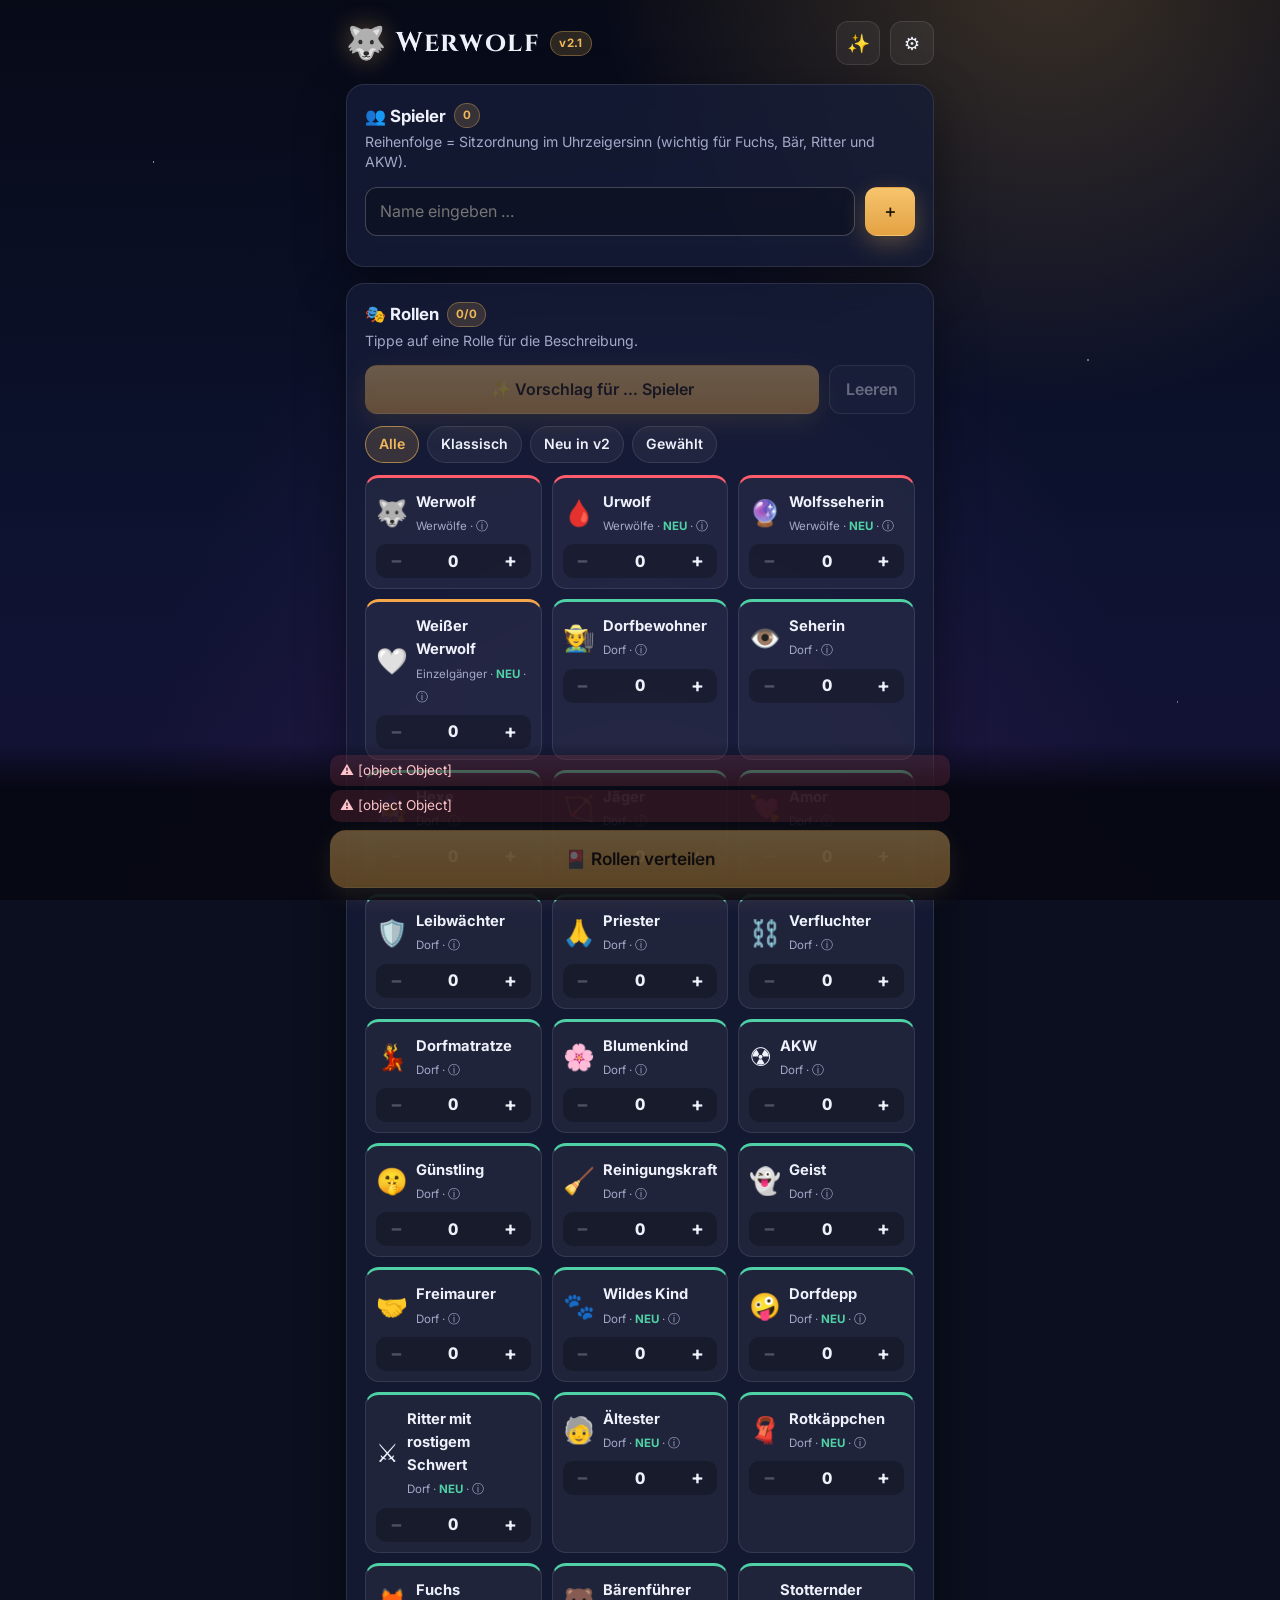
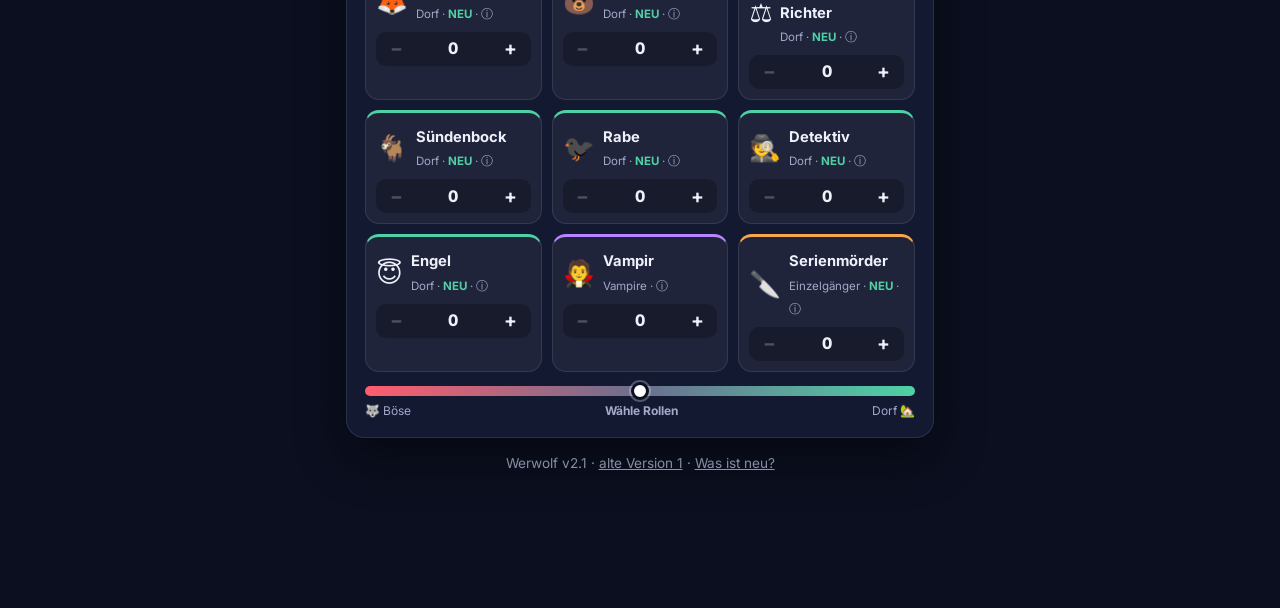
==== commit 2e00dda5: "v2.1 (3/5): German/English UI texts and renamed page - i18n.js: every visible UI text in German and " ====
--- a/index.html
+++ b/index.html
@@ -4,25 +4,30 @@
   <meta charset="UTF-8">
   <meta name="viewport" content="width=device-width, initial-scale=1.0, viewport-fit=cover">
   <meta name="theme-color" content="#0b0f1f">
-  <meta name="description" content="Werwolf – die Spielleiter-App für eure Runde. 33 Rollen, geführte Nächte, Aufdecken per Gedrückthalten.">
+  <meta name="description" content="Werwolf Manager – die Spielleiter-App für eure Runde. 33 Rollen, Erzählerstimme, Modus ohne Spielleitung, Deutsch & Englisch.">
   <meta name="apple-mobile-web-app-capable" content="yes">
-  <title>Werwolf</title>
+  <title>Werwolf Manager</title>
   <link rel="icon" href="data:image/svg+xml,<svg xmlns='http://www.w3.org/2000/svg' viewBox='0 0 100 100'><text y='.9em' font-size='90'>🐺</text></svg>">
   <link rel="preconnect" href="https://fonts.googleapis.com">
   <link rel="preconnect" href="https://fonts.gstatic.com" crossorigin>
   <link href="https://fonts.googleapis.com/css2?family=Cinzel:wght@600;800&family=Inter:wght@400;500;600;700&display=swap" rel="stylesheet">
   <link rel="stylesheet" href="css/style.css">
 </head>
-<body class="theme-night">
-  <div class="sky" aria-hidden="true"></div>
+<body class="is-night">
+  <div class="sky sky-night" aria-hidden="true"></div>
+  <div class="sky sky-day" aria-hidden="true"></div>
   <main id="app" aria-live="polite"></main>
   <div id="modal-root"></div>
   <div id="toast" role="status"></div>
-  <noscript>Bitte JavaScript aktivieren, um Werwolf zu spielen.</noscript>
+  <noscript>Bitte JavaScript aktivieren / Please enable JavaScript.</noscript>
 
   <script src="js/roles.js"></script>
+  <script src="js/i18n.js"></script>
   <script src="js/engine.js"></script>
   <script src="js/changelog.js"></script>
+  <script src="js/voices.js"></script>
+  <script src="js/audio.js"></script>
+  <script src="js/ha.js"></script>
   <script src="js/app.js"></script>
 </body>
 </html>
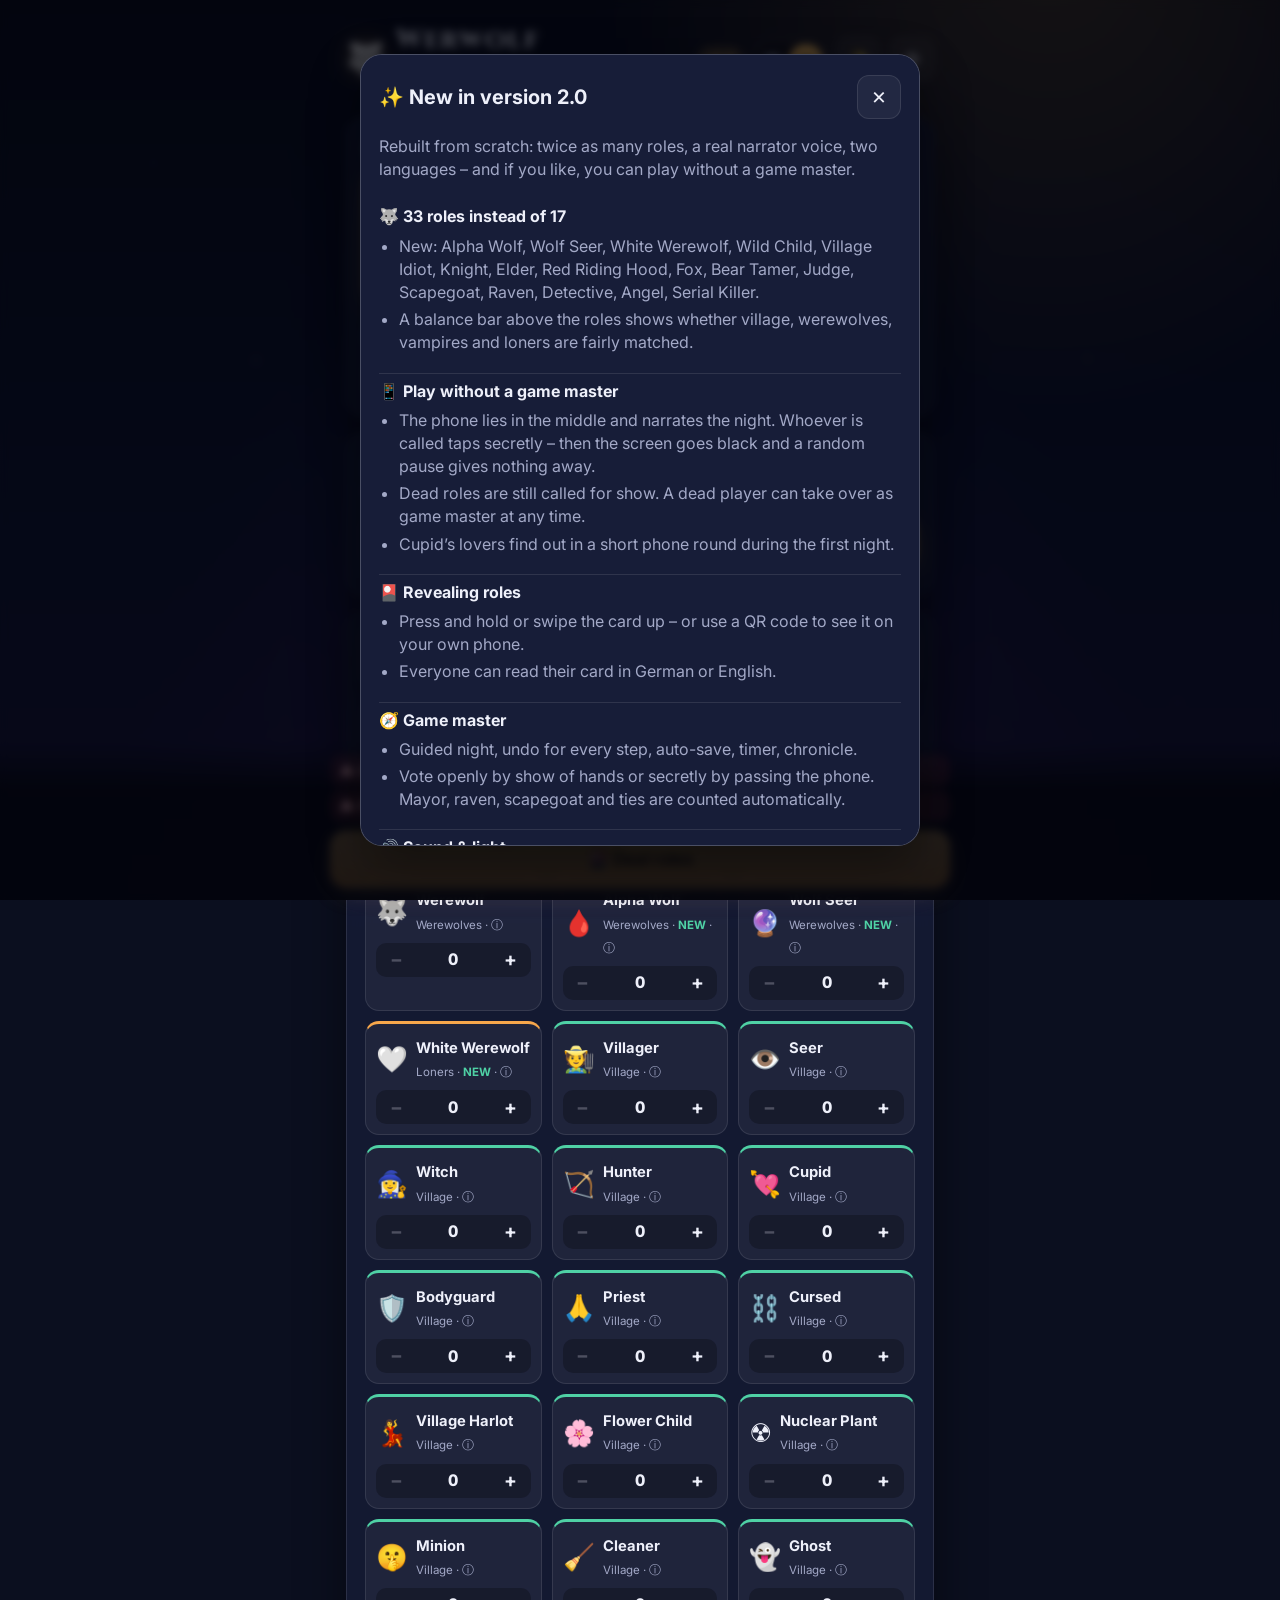
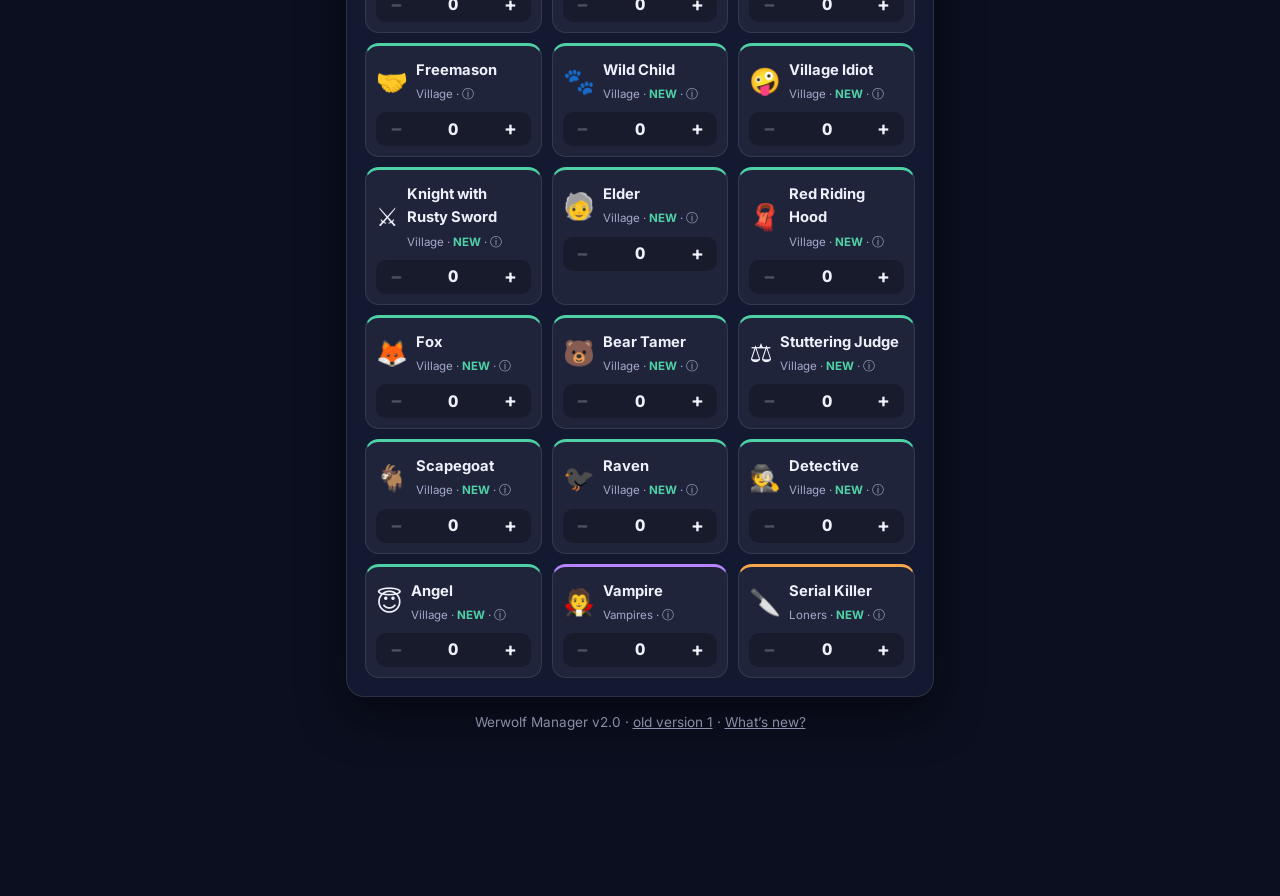
==== commit f32ec48b: "Home Assistant light moods, room grouping, installable app, new texts - ha.js: five light presets (C" ====
--- a/index.html
+++ b/index.html
@@ -6,6 +6,10 @@
   <meta name="theme-color" content="#0b0f1f">
   <meta name="description" content="Werwolf Manager – die Spielleiter-App für eure Runde. 33 Rollen, Erzählerstimme, Modus ohne Spielleitung, Deutsch & Englisch.">
   <meta name="apple-mobile-web-app-capable" content="yes">
+  <meta name="mobile-web-app-capable" content="yes">
+  <meta name="apple-mobile-web-app-status-bar-style" content="black-translucent">
+  <meta name="apple-mobile-web-app-title" content="Werwolf">
+  <link rel="manifest" href="manifest.webmanifest">
   <title>Werwolf Manager</title>
   <link rel="icon" href="data:image/svg+xml,<svg xmlns='http://www.w3.org/2000/svg' viewBox='0 0 100 100'><text y='.9em' font-size='90'>🐺</text></svg>">
   <link rel="preconnect" href="https://fonts.googleapis.com">
--- a/css/style.css
+++ b/css/style.css
@@ -1,6 +1,6 @@
 /* ==========================================================================
-   Werwolf v2 – Gestaltung
-   Farben zentral als Variablen; .theme-day / .theme-night wechseln die Stimmung.
+   Werwolf Manager – styles
+   Colours are central variables; body.is-day / body.is-night switch the mood.
    ========================================================================== */
 :root {
   --bg: #0b0f1f;
@@ -40,9 +40,9 @@
 button { cursor: pointer; }
 :focus-visible { outline: 2px solid var(--gold); outline-offset: 2px; }
 
-/* ---------- Himmel ---------- */
-.sky { position: fixed; inset: 0; z-index: -1; pointer-events: none; transition: opacity .8s; }
-.theme-night .sky {
+/* ---------- Sky (two layers, soft crossfade) ---------- */
+.sky { position: fixed; inset: 0; z-index: -1; pointer-events: none; transition: opacity 1.4s ease; }
+.sky-night {
   background:
     radial-gradient(1.5px 1.5px at 12% 18%, #fff8 50%, transparent 51%),
     radial-gradient(1px 1px at 72% 12%, #fff9 50%, transparent 51%),
@@ -55,16 +55,22 @@
     radial-gradient(ellipse at 50% 120%, #2a1d4d 0%, transparent 60%),
     linear-gradient(180deg, #070a17 0%, #0d1330 60%, #171238 100%);
 }
-.theme-day { --bg: #2a1f2e; --panel: rgba(58, 40, 52, .78); --panel-solid: #3a2834; }
-.theme-day .sky {
+.sky-night::after { content: ''; position: absolute; inset: 0; background: radial-gradient(1px 1px at 40% 20%, #fff 50%, transparent 51%), radial-gradient(1px 1px at 65% 55%, #fff 50%, transparent 51%), radial-gradient(1.4px 1.4px at 20% 40%, #fff 50%, transparent 51%); animation: twinkle 4s ease-in-out infinite; }
+@keyframes twinkle { 50% { opacity: .2; } }
+.sky-day {
+  opacity: 0;
   background:
     radial-gradient(circle at 80% 0%, rgba(255, 196, 110, .55), transparent 38%),
     radial-gradient(ellipse at 20% 110%, rgba(255, 120, 90, .35), transparent 55%),
     linear-gradient(180deg, #3d2a4a 0%, #6a3d4f 55%, #a8574d 100%);
 }
-
-/* ---------- Grundlayout ---------- */
-#app { max-width: 620px; margin: 0 auto; padding: 16px 16px calc(120px + var(--safe-b)); min-height: 100vh; }
+body.is-day .sky-day { opacity: 1; }
+body.is-day .sky-night { opacity: 0; }
+body.is-day { --bg: #2a1f2e; --panel: rgba(58, 40, 52, .78); --panel-solid: #3a2834; }
+body { transition: background-color 1.4s ease; }
+
+/* ---------- Base layout ---------- */
+#app { max-width: 620px; margin: 0 auto; padding: 16px 16px calc(150px + var(--safe-b)); min-height: 100vh; }
 .topbar { display: flex; align-items: center; gap: 10px; margin: 4px 0 18px; }
 .brand { display: flex; align-items: center; gap: 10px; flex: 1; min-width: 0; }
 .brand h1 { font-family: var(--font-title); font-size: 1.7rem; margin: 0; letter-spacing: .06em; }
@@ -99,21 +105,21 @@
 .btn-row { display: flex; gap: 10px; }
 .btn-row > * { flex: 1; }
 
-/* ---------- Eingaben ---------- */
+/* ---------- Inputs ---------- */
 .input { width: 100%; border: 1px solid var(--line-strong); background: rgba(0, 0, 0, .25); border-radius: var(--radius-sm); padding: 12px 14px; min-height: 46px; outline: none; }
 .input:focus { border-color: var(--gold); }
 .chips { display: flex; flex-wrap: wrap; gap: 8px; }
 .chip { border: 1px solid var(--line); background: var(--panel-2); border-radius: 99px; padding: 7px 13px; font-size: .88rem; font-weight: 600; }
 .chip.on { background: var(--gold-soft); border-color: rgba(240, 184, 90, .6); color: var(--gold); }
 
-/* ---------- Spielerliste (Setup) ---------- */
+/* ---------- Player list (setup) ---------- */
 .player-list { list-style: none; margin: 12px 0 0; padding: 0; display: grid; gap: 6px; }
 .player-list li { display: flex; align-items: center; gap: 8px; background: var(--panel-2); border: 1px solid var(--line); border-radius: 12px; padding: 6px 6px 6px 12px; }
 .player-list .seat { width: 24px; color: var(--faint); font-size: .8rem; font-variant-numeric: tabular-nums; }
 .player-list .pname { flex: 1; font-weight: 600; overflow: hidden; text-overflow: ellipsis; white-space: nowrap; }
 .player-list .icon-btn { width: 36px; height: 36px; font-size: .95rem; }
 
-/* ---------- Rollen-Raster ---------- */
+/* ---------- Role grid ---------- */
 .role-grid { display: grid; grid-template-columns: repeat(auto-fill, minmax(150px, 1fr)); gap: 10px; margin-top: 12px; }
 .role-card { position: relative; border: 1px solid var(--line); background: var(--panel-2); border-radius: 14px; padding: 12px 10px 10px; display: flex; flex-direction: column; gap: 8px; border-top: 3px solid var(--tc, var(--line)); transition: background .2s, border-color .2s; }
 .role-card.active { background: rgba(255, 255, 255, .09); border-color: var(--line-strong); border-top-color: var(--tc); }
@@ -132,7 +138,7 @@
 .balance .knob { position: absolute; top: 50%; width: 18px; height: 18px; border-radius: 50%; background: #fff; border: 3px solid var(--bg); transform: translate(-50%, -50%); box-shadow: 0 0 0 2px #fff4; transition: left .3s; }
 .balance .labels { display: flex; justify-content: space-between; font-size: .75rem; color: var(--muted); margin-top: 6px; }
 
-/* ---------- Sticky-Fußleiste ---------- */
+/* ---------- Sticky footer ---------- */
 .dock { position: fixed; left: 0; right: 0; bottom: 0; z-index: 20; padding: 12px 16px calc(12px + var(--safe-b)); background: linear-gradient(180deg, transparent, rgba(5, 7, 16, .92) 30%); }
 .dock .inner { max-width: 620px; margin: 0 auto; display: grid; gap: 8px; }
 .msgs { display: grid; gap: 4px; font-size: .85rem; }
@@ -140,7 +146,7 @@
 .msg.err { background: rgba(255, 93, 108, .14); color: #ffc2c8; }
 .msg.warn { background: rgba(247, 167, 75, .14); color: #ffd9a8; }
 
-/* ---------- Aufdecken ---------- */
+/* ---------- Reveal ---------- */
 .reveal-wrap { min-height: calc(100vh - 140px); display: flex; flex-direction: column; justify-content: center; gap: 22px; text-align: center; }
 .pass-name { font-family: var(--font-title); font-size: clamp(2.2rem, 9vw, 3.4rem); margin: 6px 0; color: var(--gold); word-break: break-word; }
 .pass-hint { color: var(--muted); }
@@ -167,7 +173,7 @@
 .card-cover .arrow { animation: bob 1.6s ease-in-out infinite; font-size: 1.4rem; }
 @keyframes bob { 50% { transform: translateY(-6px); } }
 
-/* ---------- Spielleitung ---------- */
+/* ---------- Game master ---------- */
 .step-head { display: flex; align-items: center; gap: 12px; margin-bottom: 12px; }
 .step-head .emo { font-size: 2.2rem; width: 54px; height: 54px; border-radius: 16px; display: grid; place-items: center; background: var(--panel-2); border: 1px solid var(--line); flex: none; }
 .step-head h2 { margin: 0; font-size: 1.25rem; }
@@ -230,7 +236,7 @@
 .vote-row .crown { opacity: .3; }
 .vote-row .crown.on { opacity: 1; background: var(--gold-soft); border-color: var(--gold); }
 
-/* ---------- Spielerübersicht ---------- */
+/* ---------- Player overview ---------- */
 .grid-players { display: grid; grid-template-columns: repeat(auto-fill, minmax(140px, 1fr)); gap: 8px; }
 .pcard { text-align: left; border: 1px solid var(--line); border-left: 4px solid var(--tc); background: var(--panel-2); border-radius: 12px; padding: 10px; display: grid; gap: 2px; }
 .pcard.dead { opacity: .5; filter: grayscale(.7); }
@@ -278,3 +284,115 @@
   .pick-grid { grid-template-columns: 1fr 1fr; }
 }
 @media (prefers-reduced-motion: reduce) { * { animation: none !important; transition: none !important; } }
+
+
+/* ==========================================================================
+   v2.1 – language, navigation, no-game-master mode, animations
+   ========================================================================== */
+.brand h1 span { color: var(--gold); }
+@media (max-width: 420px) { .brand h1 { font-size: 1.25rem; } .brand .badge { display: none; } }
+.topbar.slim { margin-bottom: 0; }
+.lang-chip { display: inline-flex; border: 1px solid var(--line-strong); background: rgba(0, 0, 0, .25); border-radius: 99px; padding: 3px; gap: 2px; flex: none; }
+.lang-chip span { font-size: .72rem; font-weight: 800; padding: 6px 8px; border-radius: 99px; color: var(--muted); transition: background .25s, color .25s; }
+.lang-chip span.on { background: var(--gold); color: #1d1405; }
+
+/* Game mode */
+.mode-pick { display: grid; grid-template-columns: 1fr 1fr; gap: 10px; margin: 10px 0 6px; }
+.mode-card { border: 1px solid var(--line); background: var(--panel-2); border-radius: 16px; padding: 14px 12px; text-align: left; display: grid; gap: 4px; transition: transform .2s, border-color .2s, background .2s, box-shadow .2s; }
+.mode-card .emo { font-size: 1.8rem; }
+.mode-card small { color: var(--muted); font-size: .78rem; line-height: 1.3; }
+.mode-card.on { border-color: var(--gold); background: var(--gold-soft); box-shadow: 0 0 0 1px var(--gold) inset, 0 10px 30px rgba(240, 184, 90, .15); transform: translateY(-2px); }
+.setting.compact { border-bottom: 0; padding-bottom: 0; }
+
+/* Balance bar */
+.balance.sticky { position: sticky; top: 8px; z-index: 6; margin: -4px -6px 14px; padding: 10px 12px; border-radius: 14px; background: color-mix(in srgb, var(--panel-solid) 92%, transparent); border: 1px solid var(--line); backdrop-filter: blur(10px); -webkit-backdrop-filter: blur(10px); box-shadow: 0 8px 24px rgba(0, 0, 0, .3); }
+.bal-head { display: flex; justify-content: space-between; align-items: center; font-size: .82rem; margin-bottom: 7px; }
+.balance[data-verdict="bal.even"] .bal-head strong { color: var(--ok); }
+.balance[data-verdict="bal.evil"] .bal-head strong { color: var(--team-wolf); }
+.balance[data-verdict="bal.village"] .bal-head strong { color: #8fe3c6; }
+.bal-bar { position: relative; display: flex; height: 12px; border-radius: 99px; overflow: hidden; background: var(--line); }
+.bal-bar i { display: block; height: 100%; transition: width .5s cubic-bezier(.2, .8, .2, 1); }
+.bal-bar .bal-mid { position: absolute; left: 50%; top: -2px; bottom: -2px; width: 2px; background: #fff8; }
+.seg-dorf { background: var(--team-dorf); } .seg-wolf { background: var(--team-wolf); } .seg-vampir { background: var(--team-vampir); } .seg-solo { background: var(--team-solo); }
+.bal-legend { display: flex; flex-wrap: wrap; gap: 4px 12px; margin-top: 7px; font-size: .72rem; color: var(--muted); }
+.bal-legend .dot { display: inline-block; width: 8px; height: 8px; border-radius: 50%; margin-right: 4px; vertical-align: middle; }
+
+/* Bottom navigation */
+.tabbar { position: fixed; left: 50%; transform: translateX(-50%); bottom: calc(10px + var(--safe-b)); z-index: 30; width: min(600px, calc(100% - 20px)); display: grid; grid-template-columns: repeat(4, 1fr); gap: 4px; padding: 6px; border-radius: 20px; background: color-mix(in srgb, var(--panel-solid) 88%, transparent); border: 1px solid var(--line-strong); backdrop-filter: blur(16px); -webkit-backdrop-filter: blur(16px); box-shadow: 0 12px 40px rgba(0, 0, 0, .5); animation: rise .5s cubic-bezier(.2, .8, .2, 1) both; }
+.tabbar button { border: 0; background: none; border-radius: 14px; padding: 7px 4px; display: grid; justify-items: center; gap: 2px; transition: background .2s, transform .1s; }
+.tabbar button:active { transform: scale(.94); background: var(--panel-2); }
+.tabbar button:disabled { opacity: .3; }
+.tabbar .ti { font-size: 1.2rem; line-height: 1.2; }
+.tabbar .tl { font-size: .68rem; font-weight: 600; color: var(--muted); letter-spacing: .02em; }
+.actions { margin-bottom: 8px; }
+
+/* Screen transitions & staggered lists */
+.screen.enter { animation: screenIn .45s cubic-bezier(.2, .8, .2, 1) both; }
+@keyframes screenIn { from { opacity: 0; transform: translateY(14px) scale(.985); filter: blur(3px); } }
+@keyframes rise { from { opacity: 0; transform: translateY(12px); } }
+.enter .stagger > *, .stagger.enter > * { animation: rise .42s cubic-bezier(.2, .8, .2, 1) both; animation-delay: calc(var(--i, 0) * 32ms + 80ms); }
+.pop { animation: popIn .5s cubic-bezier(.2, 1.4, .4, 1) both; }
+@keyframes popIn { from { transform: scale(.6); opacity: 0; } }
+.big-emo { font-size: 4rem; line-height: 1; }
+.float { animation: float 3.5s ease-in-out infinite; }
+@keyframes float { 50% { transform: translateY(-8px); } }
+.btn.primary { position: relative; overflow: hidden; }
+.btn.primary:not(:disabled)::after { content: ''; position: absolute; inset: 0; background: linear-gradient(110deg, transparent 30%, rgba(255, 255, 255, .35) 50%, transparent 70%); transform: translateX(-120%); animation: shine 4.5s ease-in-out infinite; }
+@keyframes shine { 0%, 70% { transform: translateX(-120%); } 100% { transform: translateX(120%); } }
+.steps-progress i { transition: background .4s; }
+.steps-progress i.now { background: linear-gradient(90deg, var(--gold), transparent); animation: pulse 1.6s infinite; }
+.news-list li { border-left: 3px solid var(--gold); }
+.result.big { font-size: 1.3rem; padding: 22px; }
+
+/* Dialogs */
+.modal-back.closing { animation: fadeOut .2s forwards; }
+.modal-back.closing .modal { animation: down .2s forwards; }
+@keyframes fadeOut { to { opacity: 0; } }
+@keyframes down { to { transform: translateY(40px); opacity: 0; } }
+.modal h3 { padding-top: 6px; border-top: 1px solid var(--line); }
+.modal h3:first-of-type { border-top: 0; }
+.modal .older { opacity: .75; }
+.range { width: 140px; accent-color: var(--gold); }
+.light-list { display: grid; gap: 6px; max-height: 240px; overflow: auto; }
+.light-item { display: flex; gap: 10px; align-items: center; padding: 9px 12px; border-radius: 12px; background: var(--panel-2); border: 1px solid var(--line); }
+.light-item input { width: 20px; height: 20px; accent-color: var(--gold); }
+.ok-text { color: var(--ok); } .err-text { color: #ffc2c8; }
+
+/* Reveal */
+.card-stage.open .role-face { animation: glow 1.6s ease-in-out infinite; }
+@keyframes glow { 50% { box-shadow: 0 0 70px color-mix(in srgb, var(--tc, var(--gold)) 55%, transparent); } }
+.qr-box { width: min(280px, 78vw); aspect-ratio: 1; margin: 0 auto; background: #fff; border-radius: 20px; padding: 14px; display: grid; place-items: center; box-shadow: 0 0 50px rgba(240, 184, 90, .25); animation: popIn .5s cubic-bezier(.2, 1.4, .4, 1) both; }
+.qr-box svg { width: 100%; height: 100%; }
+.qr-box p { color: #333; text-align: center; }
+.spinner { width: 34px; height: 34px; border-radius: 50%; border: 4px solid #ddd; border-top-color: #e4a243; animation: spin .8s linear infinite; }
+@keyframes spin { to { transform: rotate(360deg); } }
+
+/* No game master */
+.auto-stage { min-height: calc(100vh - 230px); display: flex; flex-direction: column; justify-content: center; align-items: stretch; gap: 18px; text-align: center; }
+.auto-stage h2 { font-family: var(--font-title); font-size: 1.5rem; margin: 0; }
+.auto-stage .step-head { justify-content: center; }
+.auto-stage.blank { color: var(--faint); }
+.moon-pulse { font-size: 4.5rem; animation: breathe 4s ease-in-out infinite; filter: drop-shadow(0 0 20px rgba(240, 184, 90, .3)); }
+@keyframes breathe { 50% { transform: scale(1.08); opacity: .55; } }
+body.auto-blank .sky-night { opacity: .35; }
+body.auto-blank .tabbar { opacity: .25; }
+.night-panel.auto { border-color: rgba(240, 184, 90, .35); }
+
+/* Voting */
+.vote-row { position: relative; overflow: hidden; }
+.vote-row .vbar { position: absolute; inset: 0 auto 0 0; width: 0; background: linear-gradient(90deg, var(--gold-soft), transparent); transition: width .8s cubic-bezier(.2, .8, .2, 1); pointer-events: none; }
+.vote-list.readonly .vote-row .vbar { width: var(--w); }
+.vote-list.readonly .vote-row { padding: 12px 14px; }
+.vote-row > *:not(.vbar) { position: relative; }
+.pass-panel .pass-name { font-size: clamp(2rem, 8vw, 3rem); }
+.pass-panel { display: grid; gap: 12px; }
+
+/* Victory */
+.confetti { position: fixed; inset: 0; pointer-events: none; overflow: hidden; z-index: 40; }
+.confetti i { position: absolute; top: -10vh; left: var(--x); font-style: normal; font-size: calc(1.4rem * var(--s)); animation: fall 3.4s cubic-bezier(.3, .4, .6, 1) var(--d) forwards; opacity: 0; }
+@keyframes fall { 0% { opacity: 1; transform: translateY(0) rotate(0); } 100% { opacity: 0; transform: translateY(115vh) rotate(540deg); } }
+.winner-hero .big { animation: popIn .7s cubic-bezier(.2, 1.4, .4, 1) both; }
+
+.phase-title .badge { font-family: var(--font); vertical-align: middle; }
+.setting { flex-wrap: wrap; }
+.setting .lbl { flex: 1 1 55%; min-width: 150px; }
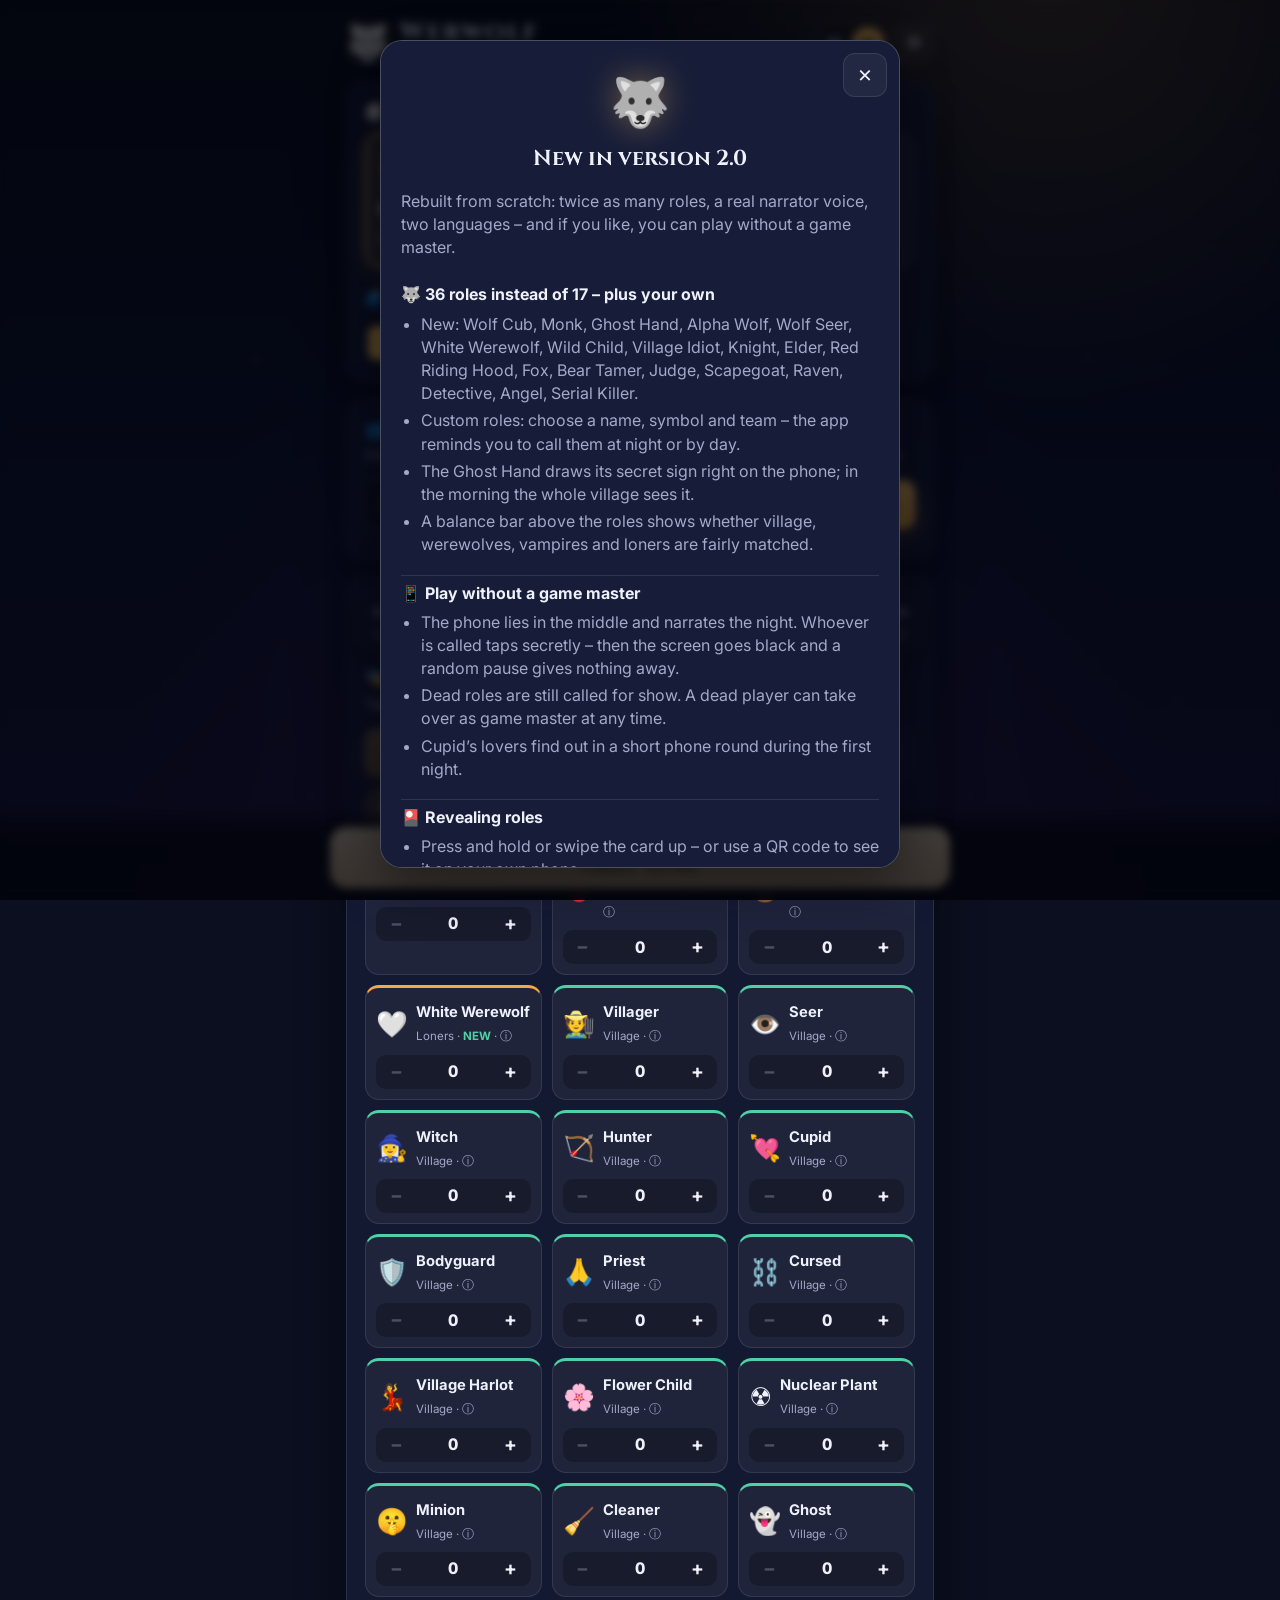
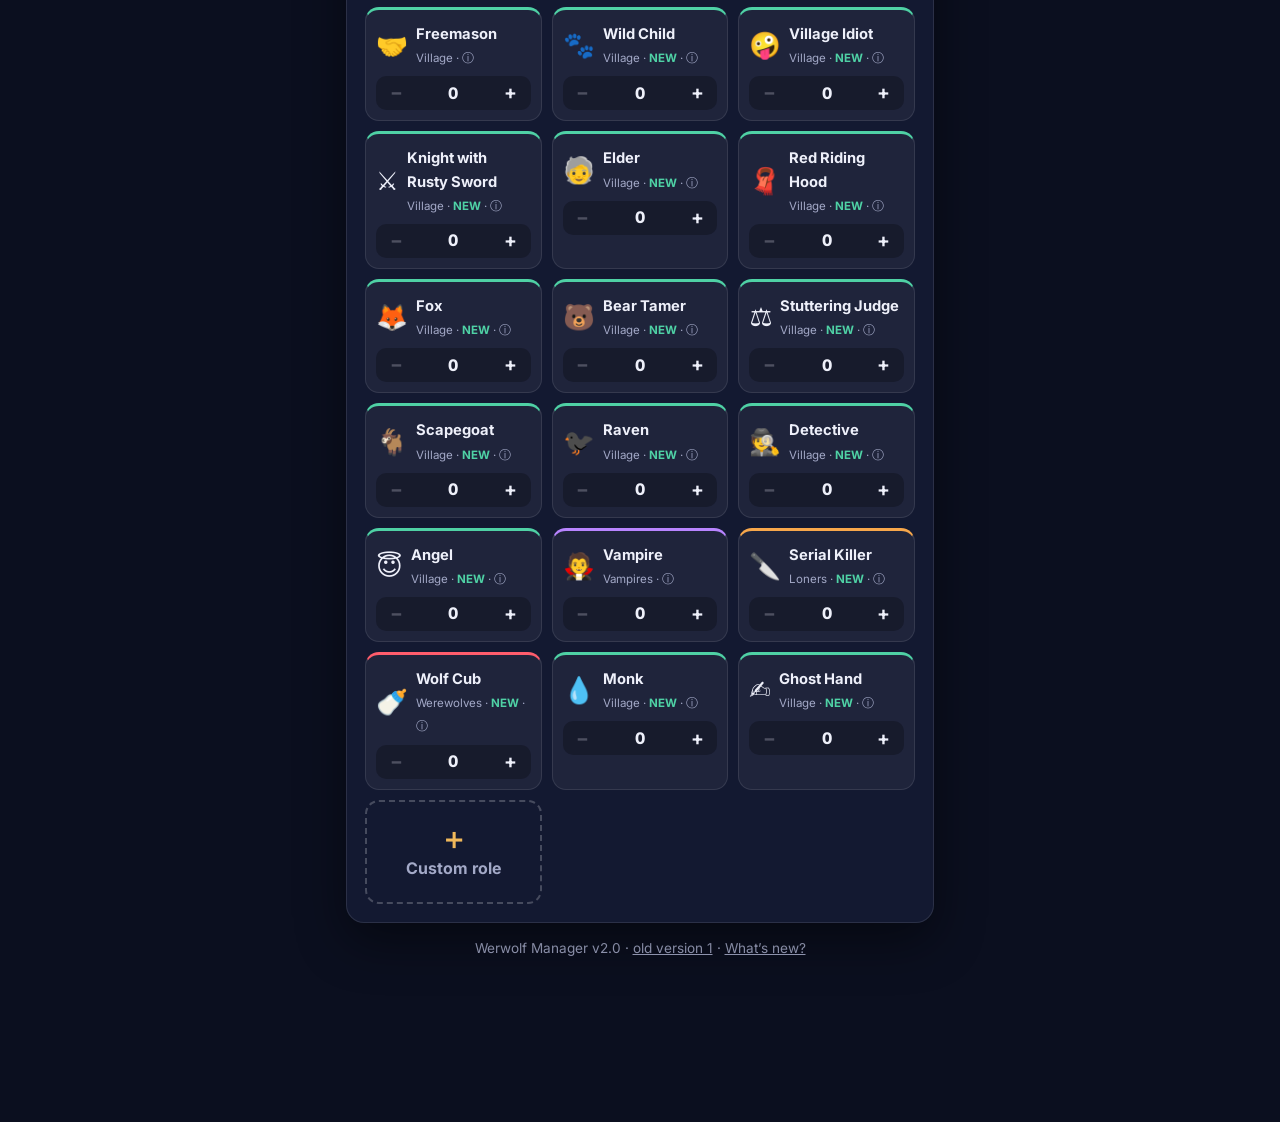
==== commit 538f6bdc: "Styles and docs for custom roles and the ghost hand - CSS: dashed "+ Custom role" card, emoji field," ====
--- a/index.html
+++ b/index.html
@@ -4,7 +4,7 @@
   <meta charset="UTF-8">
   <meta name="viewport" content="width=device-width, initial-scale=1.0, viewport-fit=cover">
   <meta name="theme-color" content="#0b0f1f">
-  <meta name="description" content="Werwolf Manager – die Spielleiter-App für eure Runde. 33 Rollen, Erzählerstimme, Modus ohne Spielleitung, Deutsch & Englisch.">
+  <meta name="description" content="Werwolf Manager – die Spielleiter-App für eure Runde. 36 Rollen, eigene Rollen, Erzählerstimme, Modus ohne Spielleitung, Deutsch & Englisch.">
   <meta name="apple-mobile-web-app-capable" content="yes">
   <meta name="mobile-web-app-capable" content="yes">
   <meta name="apple-mobile-web-app-status-bar-style" content="black-translucent">
--- a/css/style.css
+++ b/css/style.css
@@ -157,7 +157,7 @@
 
 .card-stage { position: relative; width: min(330px, 86vw); aspect-ratio: 3 / 4.3; margin: 0 auto; user-select: none; -webkit-user-select: none; touch-action: none; }
 .role-face, .card-cover { position: absolute; inset: 0; border-radius: 24px; }
-.role-face { background: radial-gradient(circle at 50% 22%, rgba(255, 255, 255, .12), transparent 55%), var(--panel-solid); border: 2px solid var(--tc, var(--gold)); display: flex; flex-direction: column; align-items: center; justify-content: center; padding: 22px; gap: 10px; box-shadow: 0 0 40px color-mix(in srgb, var(--tc, var(--gold)) 35%, transparent); }
+.role-face { background: radial-gradient(circle at 50% 22%, rgba(255, 255, 255, .12), transparent 55%), var(--panel-solid); border: 2px solid var(--tc, var(--gold)); display: flex; flex-direction: column; align-items: center; justify-content: center; padding: 22px; gap: 10px; }
 .role-face .emo { font-size: 4.2rem; line-height: 1; }
 .role-face .rname { font-family: var(--font-title); font-size: 1.6rem; }
 .role-face .team-tag { font-size: .8rem; font-weight: 700; padding: 4px 10px; border-radius: 99px; background: color-mix(in srgb, var(--tc) 18%, transparent); color: var(--tc); }
@@ -272,7 +272,7 @@
 .seg button { border: 0; background: none; padding: 7px 10px; border-radius: 8px; font-size: .85rem; font-weight: 600; }
 .seg button.on { background: var(--gold); color: #1d1405; }
 
-#toast { position: fixed; left: 50%; bottom: calc(110px + var(--safe-b)); transform: translateX(-50%) translateY(20px); background: #000d; color: #fff; padding: 10px 16px; border-radius: 99px; font-size: .9rem; opacity: 0; pointer-events: none; transition: .25s; z-index: 60; max-width: 90vw; }
+#toast { position: fixed; left: 50%; bottom: calc(96px + var(--safe-b)); transform: translateX(-50%) translateY(20px); background: #000d; color: #fff; padding: 10px 16px; border-radius: 99px; font-size: .9rem; opacity: 0; pointer-events: none; transition: .25s; z-index: 60; max-width: 90vw; }
 #toast.show { opacity: 1; transform: translateX(-50%); }
 
 .resume { display: flex; align-items: center; gap: 12px; background: linear-gradient(90deg, var(--gold-soft), transparent); border: 1px solid rgba(240, 184, 90, .45); }
@@ -287,10 +287,8 @@
 
 
 /* ==========================================================================
-   v2.1 – language, navigation, no-game-master mode, animations
+   Language, navigation, no-game-master mode, animations
    ========================================================================== */
-.brand h1 span { color: var(--gold); }
-@media (max-width: 420px) { .brand h1 { font-size: 1.25rem; } .brand .badge { display: none; } }
 .topbar.slim { margin-bottom: 0; }
 .lang-chip { display: inline-flex; border: 1px solid var(--line-strong); background: rgba(0, 0, 0, .25); border-radius: 99px; padding: 3px; gap: 2px; flex: none; }
 .lang-chip span { font-size: .72rem; font-weight: 800; padding: 6px 8px; border-radius: 99px; color: var(--muted); transition: background .25s, color .25s; }
@@ -317,13 +315,6 @@
 .bal-legend { display: flex; flex-wrap: wrap; gap: 4px 12px; margin-top: 7px; font-size: .72rem; color: var(--muted); }
 .bal-legend .dot { display: inline-block; width: 8px; height: 8px; border-radius: 50%; margin-right: 4px; vertical-align: middle; }
 
-/* Bottom navigation */
-.tabbar { position: fixed; left: 50%; transform: translateX(-50%); bottom: calc(10px + var(--safe-b)); z-index: 30; width: min(600px, calc(100% - 20px)); display: grid; grid-template-columns: repeat(4, 1fr); gap: 4px; padding: 6px; border-radius: 20px; background: color-mix(in srgb, var(--panel-solid) 88%, transparent); border: 1px solid var(--line-strong); backdrop-filter: blur(16px); -webkit-backdrop-filter: blur(16px); box-shadow: 0 12px 40px rgba(0, 0, 0, .5); animation: rise .5s cubic-bezier(.2, .8, .2, 1) both; }
-.tabbar button { border: 0; background: none; border-radius: 14px; padding: 7px 4px; display: grid; justify-items: center; gap: 2px; transition: background .2s, transform .1s; }
-.tabbar button:active { transform: scale(.94); background: var(--panel-2); }
-.tabbar button:disabled { opacity: .3; }
-.tabbar .ti { font-size: 1.2rem; line-height: 1.2; }
-.tabbar .tl { font-size: .68rem; font-weight: 600; color: var(--muted); letter-spacing: .02em; }
 .actions { margin-bottom: 8px; }
 
 /* Screen transitions & staggered lists */
@@ -359,6 +350,9 @@
 .ok-text { color: var(--ok); } .err-text { color: #ffc2c8; }
 
 /* Reveal */
+/* The face is invisible (and has no glow) until the card is touched – no team colour can shine through. */
+.card-stage[data-sealed] .role-face { visibility: hidden; }
+.card-stage[data-sealed].peek .role-face { visibility: visible; }
 .card-stage.open .role-face { animation: glow 1.6s ease-in-out infinite; }
 @keyframes glow { 50% { box-shadow: 0 0 70px color-mix(in srgb, var(--tc, var(--gold)) 55%, transparent); } }
 .qr-box { width: min(280px, 78vw); aspect-ratio: 1; margin: 0 auto; background: #fff; border-radius: 20px; padding: 14px; display: grid; place-items: center; box-shadow: 0 0 50px rgba(240, 184, 90, .25); animation: popIn .5s cubic-bezier(.2, 1.4, .4, 1) both; }
@@ -375,7 +369,7 @@
 .moon-pulse { font-size: 4.5rem; animation: breathe 4s ease-in-out infinite; filter: drop-shadow(0 0 20px rgba(240, 184, 90, .3)); }
 @keyframes breathe { 50% { transform: scale(1.08); opacity: .55; } }
 body.auto-blank .sky-night { opacity: .35; }
-body.auto-blank .tabbar { opacity: .25; }
+body.auto-blank .game-head { opacity: .25; transition: opacity .6s; }
 .night-panel.auto { border-color: rgba(240, 184, 90, .35); }
 
 /* Voting */
@@ -396,3 +390,88 @@
 .phase-title .badge { font-family: var(--font); vertical-align: middle; }
 .setting { flex-wrap: wrap; }
 .setting .lbl { flex: 1 1 55%; min-width: 150px; }
+
+/* ==========================================================================
+   Header, toolbar, dialogs, Home Assistant, setup hints
+   ========================================================================== */
+/* Home header: name stacked over version so nothing gets squeezed */
+.topbar { gap: 8px; }
+.topbar.home { margin-bottom: 16px; }
+.brand { gap: 10px; }
+.brand .logo { font-size: 2.2rem; line-height: 1; }
+.brand-text { display: grid; min-width: 0; }
+.brand h1 { font-size: 1.6rem; line-height: 1.05; letter-spacing: .08em; white-space: nowrap; }
+.brand-sub { font-size: .78rem; color: var(--muted); letter-spacing: .12em; text-transform: uppercase; font-weight: 600; white-space: nowrap; }
+.linkish { border: 0; background: none; padding: 0; color: var(--gold); font: inherit; letter-spacing: inherit; text-transform: none; cursor: pointer; }
+.top-actions { display: flex; align-items: center; gap: 6px; flex: none; }
+.top-actions .icon-btn { width: 40px; height: 40px; font-size: 1.05rem; }
+@media (max-width: 380px) { .brand h1 { font-size: 1.35rem; } .brand .logo { font-size: 1.8rem; } }
+
+/* Game header with toolbar (tools, not pages) */
+.game-head { position: sticky; top: 0; z-index: 25; margin: -16px -16px 14px; padding: 12px 16px 10px; background: linear-gradient(180deg, color-mix(in srgb, var(--bg) 96%, transparent) 70%, transparent); backdrop-filter: blur(10px); -webkit-backdrop-filter: blur(10px); }
+.game-head .topbar { margin: 0 0 8px; }
+.phase-title { font-size: 1.25rem; min-width: 0; white-space: nowrap; overflow: hidden; text-overflow: ellipsis; }
+.toolbar { display: flex; gap: 6px; }
+.tool { flex: 1 1 auto; display: inline-flex; align-items: center; justify-content: center; gap: 4px; min-height: 36px; padding: 6px 10px; border-radius: 99px; border: 1px solid var(--line); background: var(--panel-2); font-size: .82rem; font-weight: 600; white-space: nowrap; transition: background .2s, transform .1s, opacity .2s; }
+.tool.icon { flex: 0 0 auto; width: 40px; padding: 0; font-size: 1rem; }
+.tool:active { transform: scale(.95); background: var(--gold-soft); }
+.tool:disabled { opacity: .35; }
+#app:has(.game-head) { padding-bottom: calc(40px + var(--safe-b)); }
+
+/* Centered dialog (welcome) with breathing room around it */
+.modal-back.centered { align-items: center; padding: calc(28px + env(safe-area-inset-top, 0px)) 14px calc(20px + var(--safe-b)); }
+.modal.centered { position: relative; max-width: 520px; max-height: calc(100dvh - 72px); border-radius: 22px; padding: 22px 20px 20px; animation: popIn .35s cubic-bezier(.2, 1.2, .4, 1) both; }
+.modal-back.closing .modal.centered { animation: fadeOut .2s forwards; }
+.close.floating { position: absolute; top: 12px; right: 12px; }
+.news-hero { text-align: center; margin: 4px 0 6px; }
+.news-hero .logo { font-size: 3rem; display: inline-block; filter: drop-shadow(0 0 16px rgba(240, 184, 90, .4)); }
+.news-hero h2 { justify-content: center; font-family: var(--font-title); font-size: 1.35rem; margin: 6px 0 0; }
+
+/* Setup: start button shows status; problems only after trying */
+.btn.big.block[data-act="startGame"] { flex-direction: column; gap: 0; line-height: 1.2; }
+.start-status { font-size: .74rem; font-weight: 600; opacity: .75; }
+.btn.primary.soft { filter: saturate(.35) brightness(.85); box-shadow: none; }
+.msg.err { display: grid; gap: 3px; }
+.hints { display: grid; gap: 6px; margin: 4px 0 2px; }
+.hint-line { font-size: .82rem; color: #ffd9a8; background: rgba(247, 167, 75, .1); border-radius: 10px; padding: 7px 10px; }
+.shake { animation: shake .4s; }
+@keyframes shake { 20%, 60% { transform: translateX(-6px); } 40%, 80% { transform: translateX(6px); } }
+
+/* Settings extras */
+.sub-label { font-size: .8rem; font-weight: 700; color: var(--muted); text-transform: uppercase; letter-spacing: .08em; margin: 14px 0 8px; }
+.presets { display: grid; grid-template-columns: repeat(auto-fill, minmax(140px, 1fr)); gap: 8px; }
+.preset { display: grid; gap: 2px; text-align: left; padding: 10px; border-radius: 14px; border: 1px solid var(--line); background: var(--panel-2); transition: border-color .2s, background .2s; }
+.preset.on { border-color: var(--gold); background: var(--gold-soft); }
+.preset .sw { display: block; height: 22px; border-radius: 8px; margin-bottom: 6px; background: linear-gradient(90deg, var(--a) 0 50%, var(--b) 50% 100%); box-shadow: inset 0 0 0 1px rgba(255, 255, 255, .15); }
+.preset small { color: var(--muted); font-size: .72rem; }
+.small-input { min-height: 40px; padding: 8px 12px; margin-bottom: 8px; }
+.light-list { max-height: 300px; gap: 10px; }
+.light-group { display: grid; gap: 4px; }
+.light-group[hidden], .light-item[hidden] { display: none; }
+.lg-head { font-size: .76rem; font-weight: 700; color: var(--gold); position: sticky; top: 0; background: var(--panel-solid); padding: 4px 2px; z-index: 1; }
+.light-item { padding: 7px 10px; }
+.small-btn { min-height: 40px; padding: 6px 12px; }
+
+/* Lovers phone round */
+.pass-card { padding: 24px 18px; border-radius: 20px; background: var(--panel); border: 1px solid var(--line-strong); display: grid; gap: 8px; animation: popIn .4s cubic-bezier(.2, 1.3, .4, 1) both; }
+.pass-card h2 { font-size: 1.35rem; }
+.brand { overflow: hidden; }
+.msg.err { background: rgba(70, 16, 26, .96); border: 1px solid rgba(255, 93, 108, .45); }
+@media (max-width: 360px) { .brand-sub { letter-spacing: .04em; font-size: .72rem; } .top-actions .lang-chip span { padding: 6px 6px; } }
+/* Installed app (home screen): keep clear of the status bar */
+#app { padding-top: calc(16px + env(safe-area-inset-top, 0px)); }
+.game-head { margin-top: calc(-16px - env(safe-area-inset-top, 0px)); padding-top: calc(12px + env(safe-area-inset-top, 0px)); }
+/* No pull-to-refresh: pulling down must never reload the page (Chrome uses the root element) */
+html, body { overscroll-behavior-y: none; }
+.modal, .light-list { overscroll-behavior: contain; }
+/* New roles: custom role card, ghost hand drawing, morning sign */
+.custom-txt { color: var(--team-love); font-weight: 700; }
+.role-card.add-custom { align-items: center; justify-content: center; gap: 4px; min-height: 104px; border: 2px dashed var(--line-strong); background: transparent; color: var(--muted); font-weight: 700; text-align: center; }
+.role-card.add-custom .plus { font-size: 1.8rem; line-height: 1; color: var(--gold); }
+.role-card.add-custom:active { background: var(--gold-soft); }
+.emoji-input { width: 64px; flex: none; text-align: center; font-size: 1.4rem; padding: 8px; }
+textarea.input { resize: vertical; min-height: 80px; }
+.draw-pad { display: block; width: 100%; max-width: 360px; aspect-ratio: 1; margin: 0 auto; border-radius: 18px; border: 2px dashed rgba(240, 184, 90, .45); background: #0d1126; touch-action: none; cursor: crosshair; }
+.sign-box { margin-top: 14px; text-align: center; }
+.sign-box img { width: 100%; max-width: 340px; aspect-ratio: 1; border-radius: 18px; border: 2px solid rgba(240, 184, 90, .5); box-shadow: 0 0 40px rgba(240, 184, 90, .2); animation: popIn .6s cubic-bezier(.2, 1.3, .4, 1) both; }
+textarea { font: inherit; color: inherit; }
